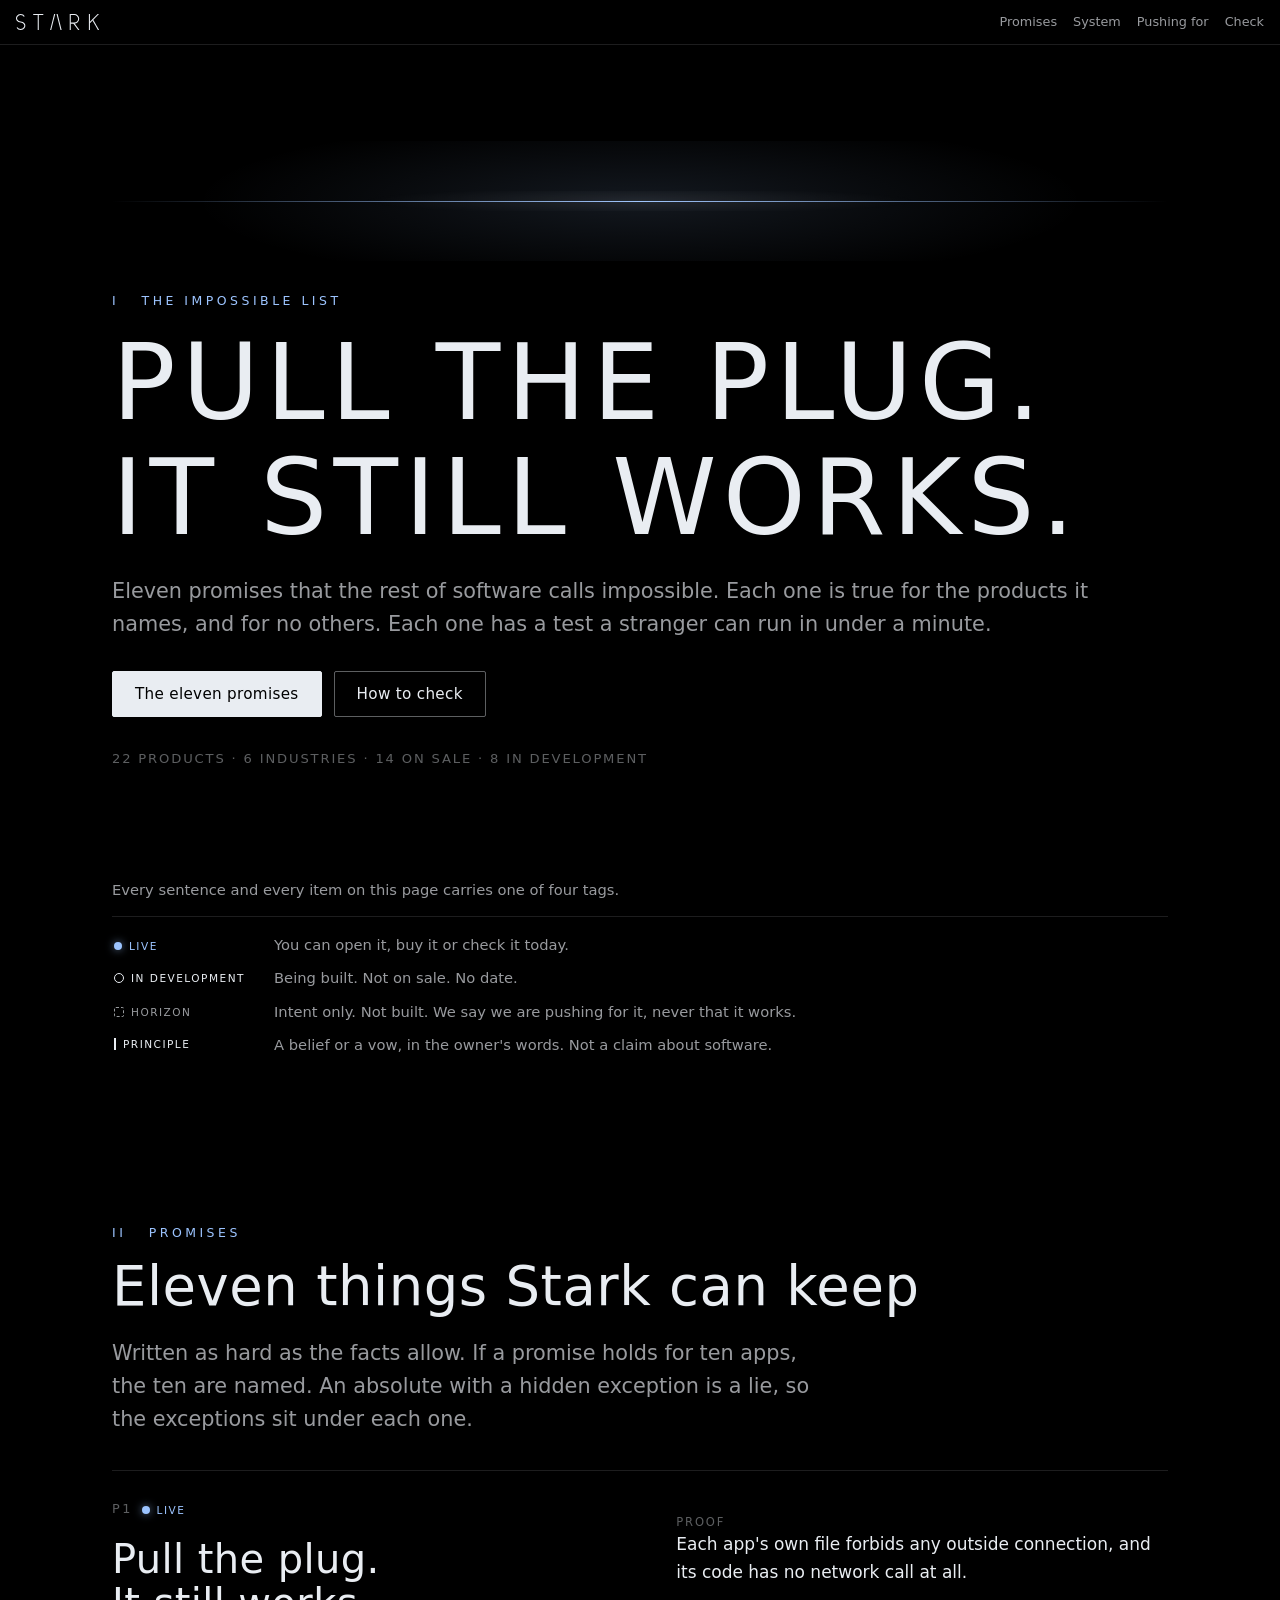
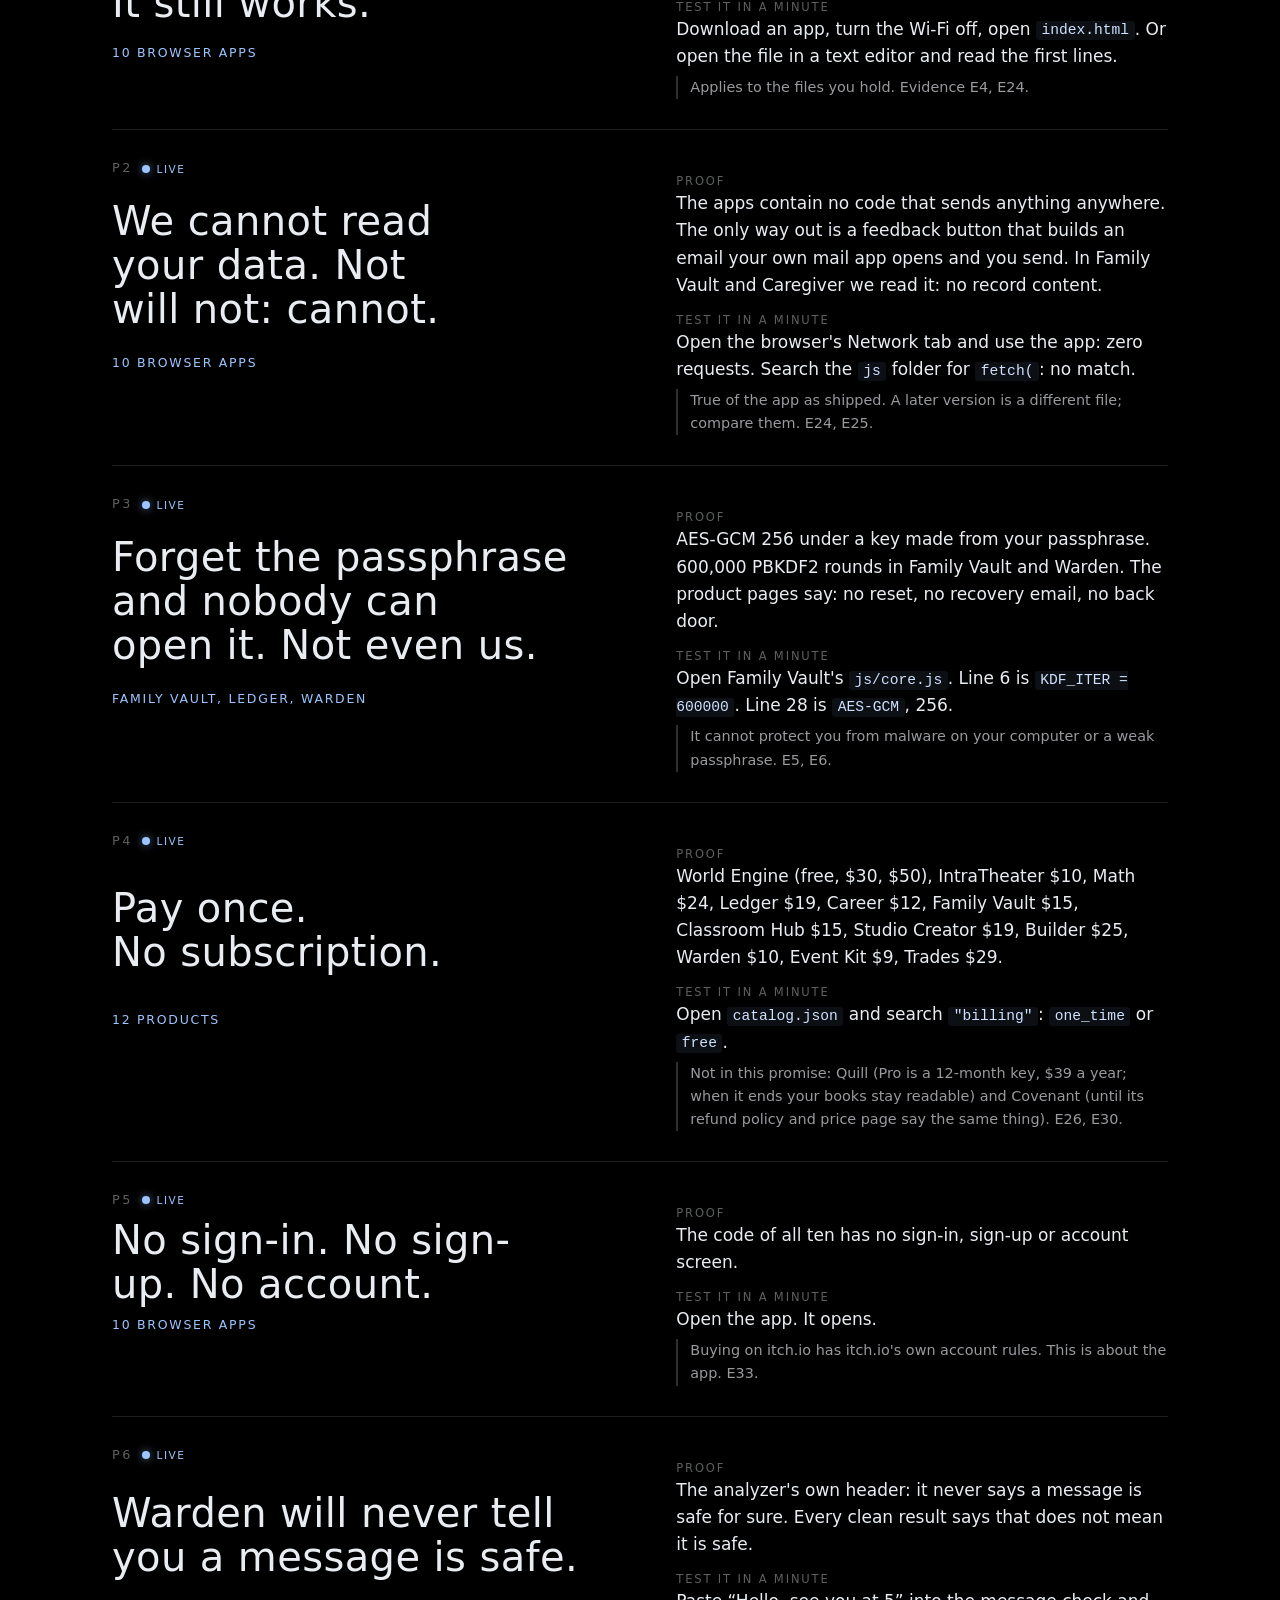
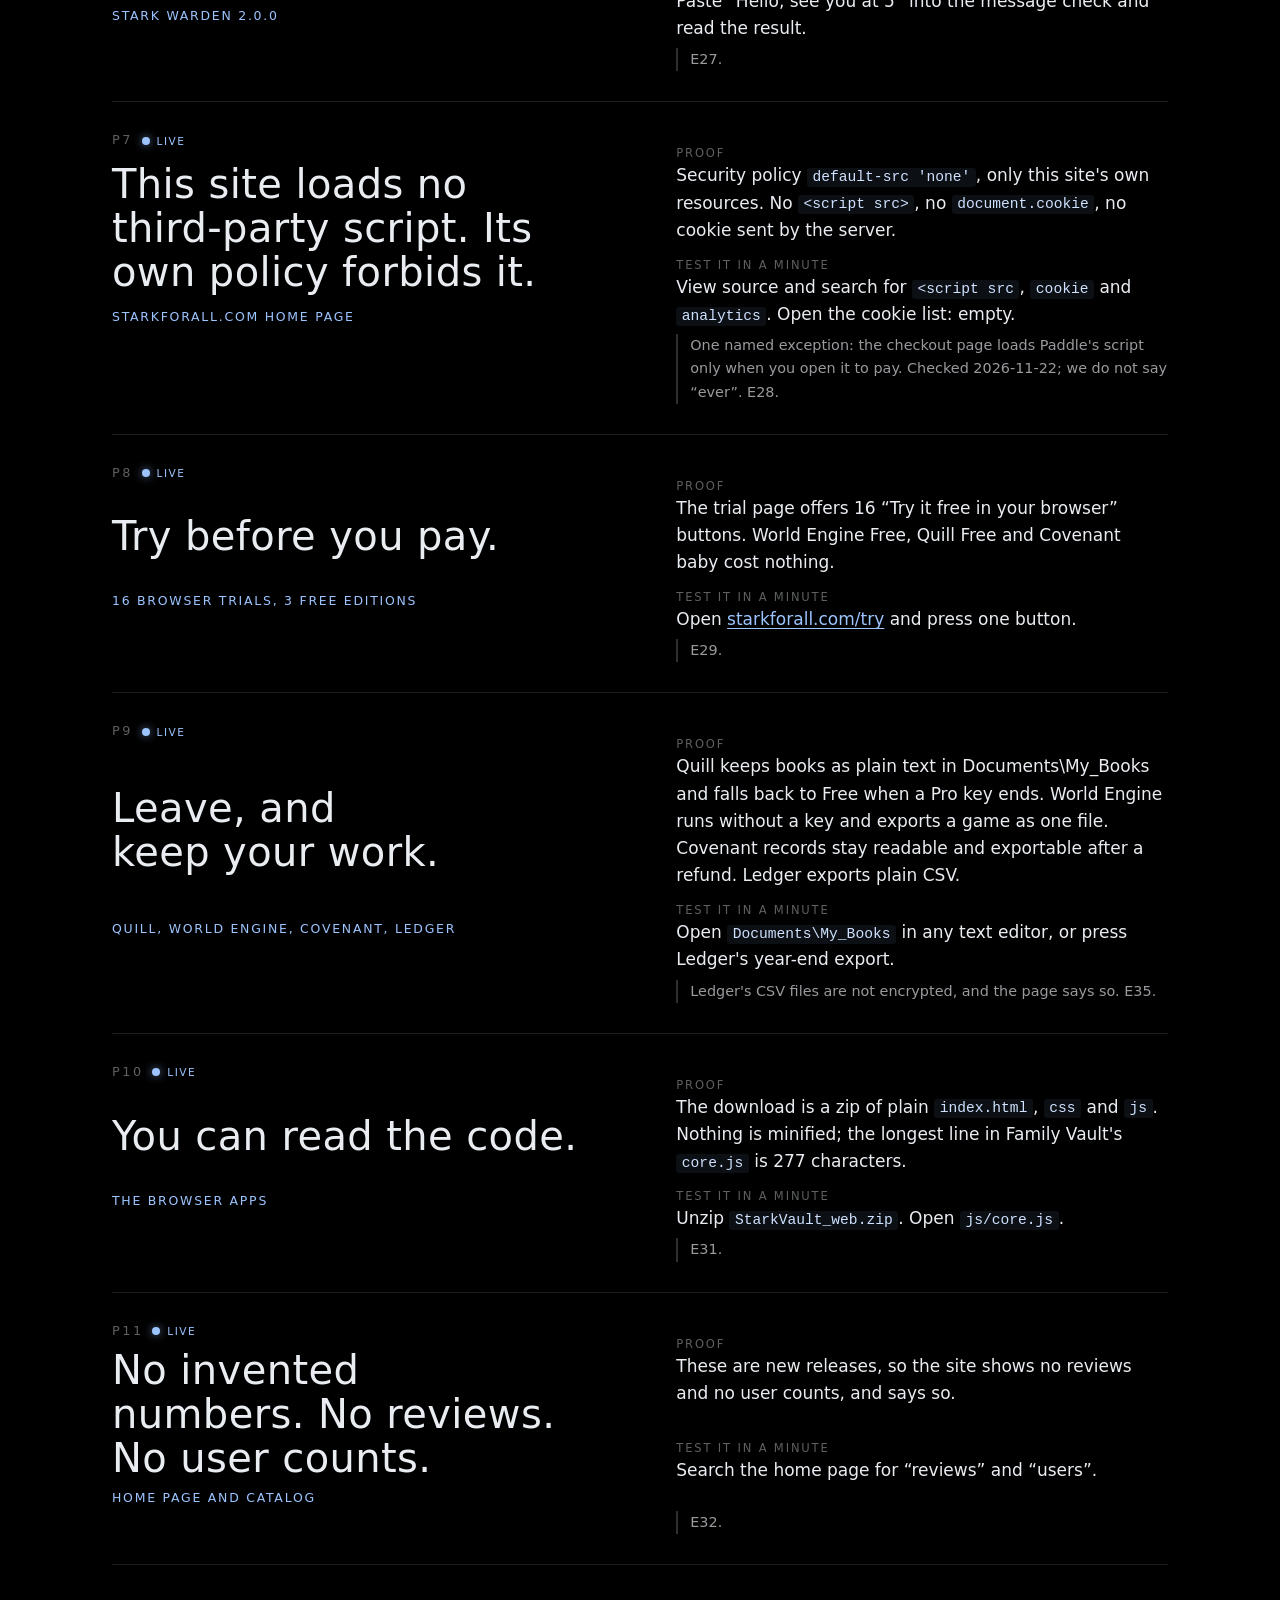
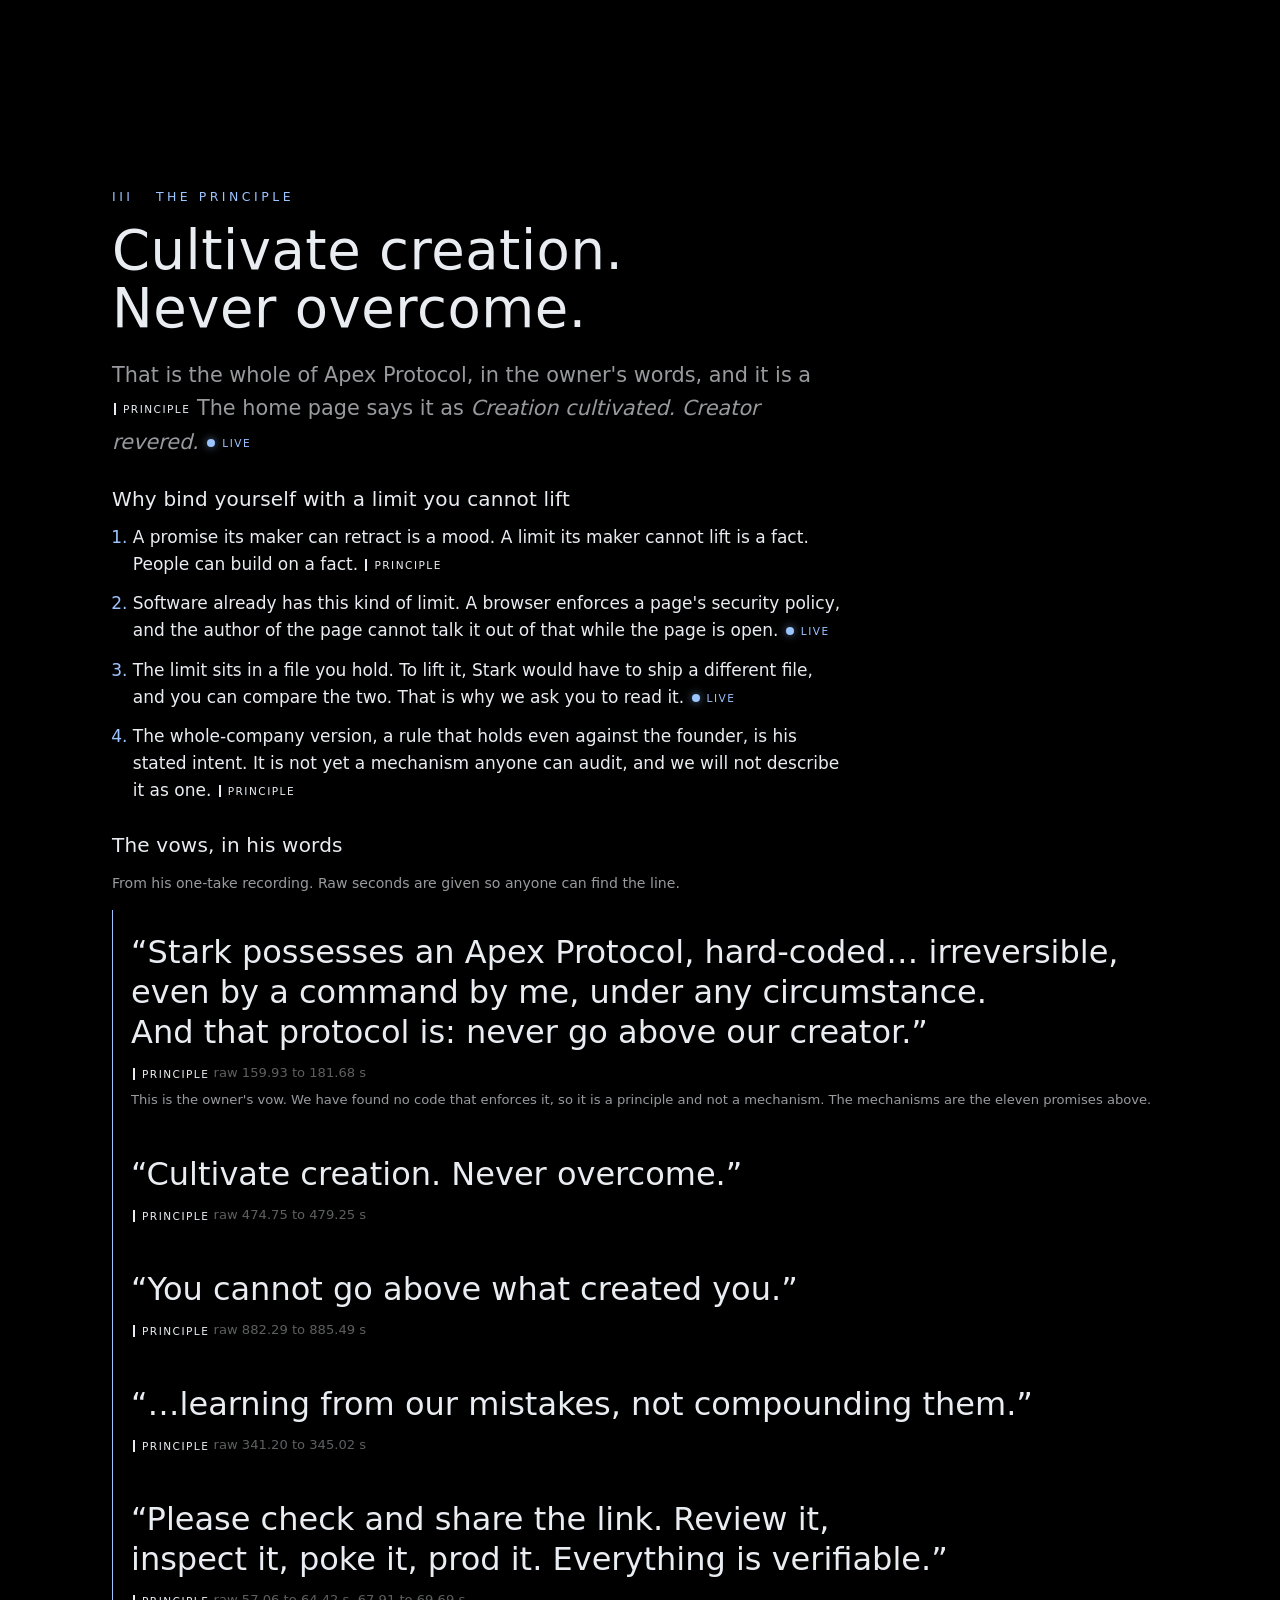
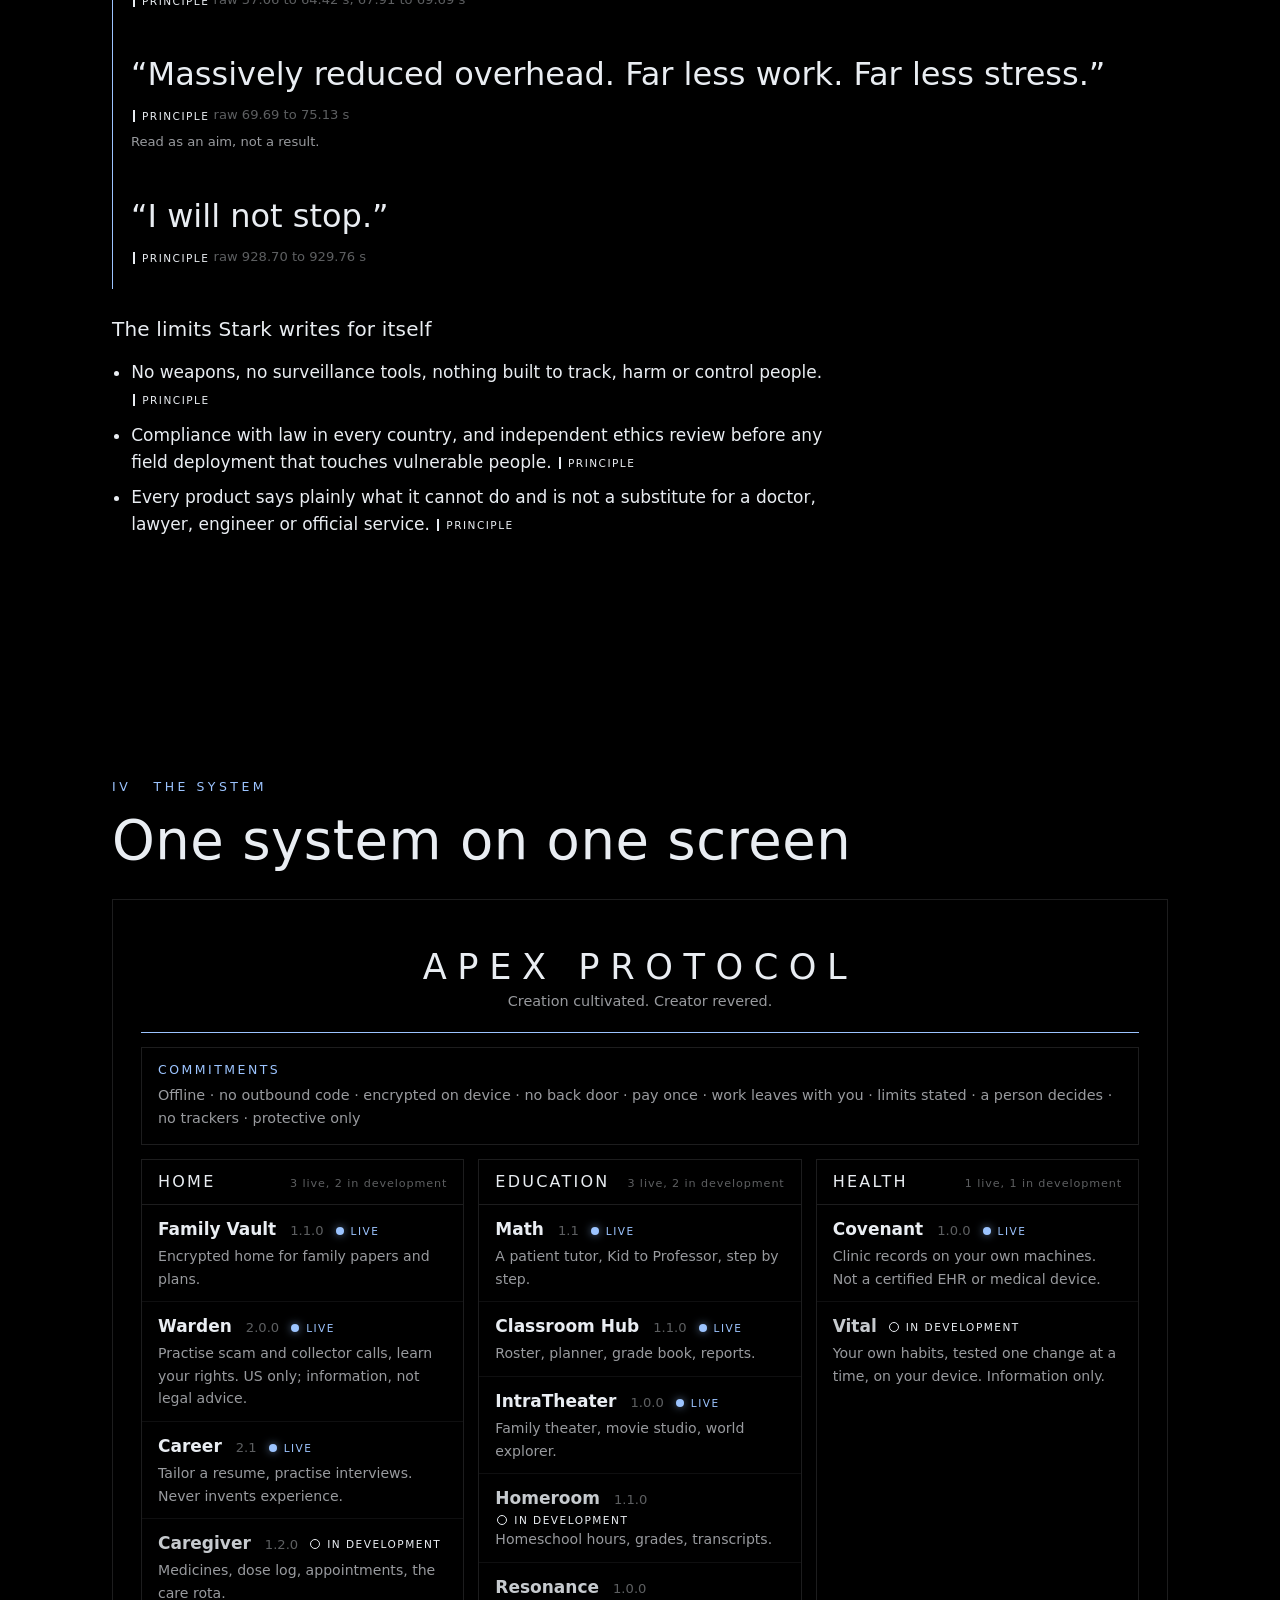
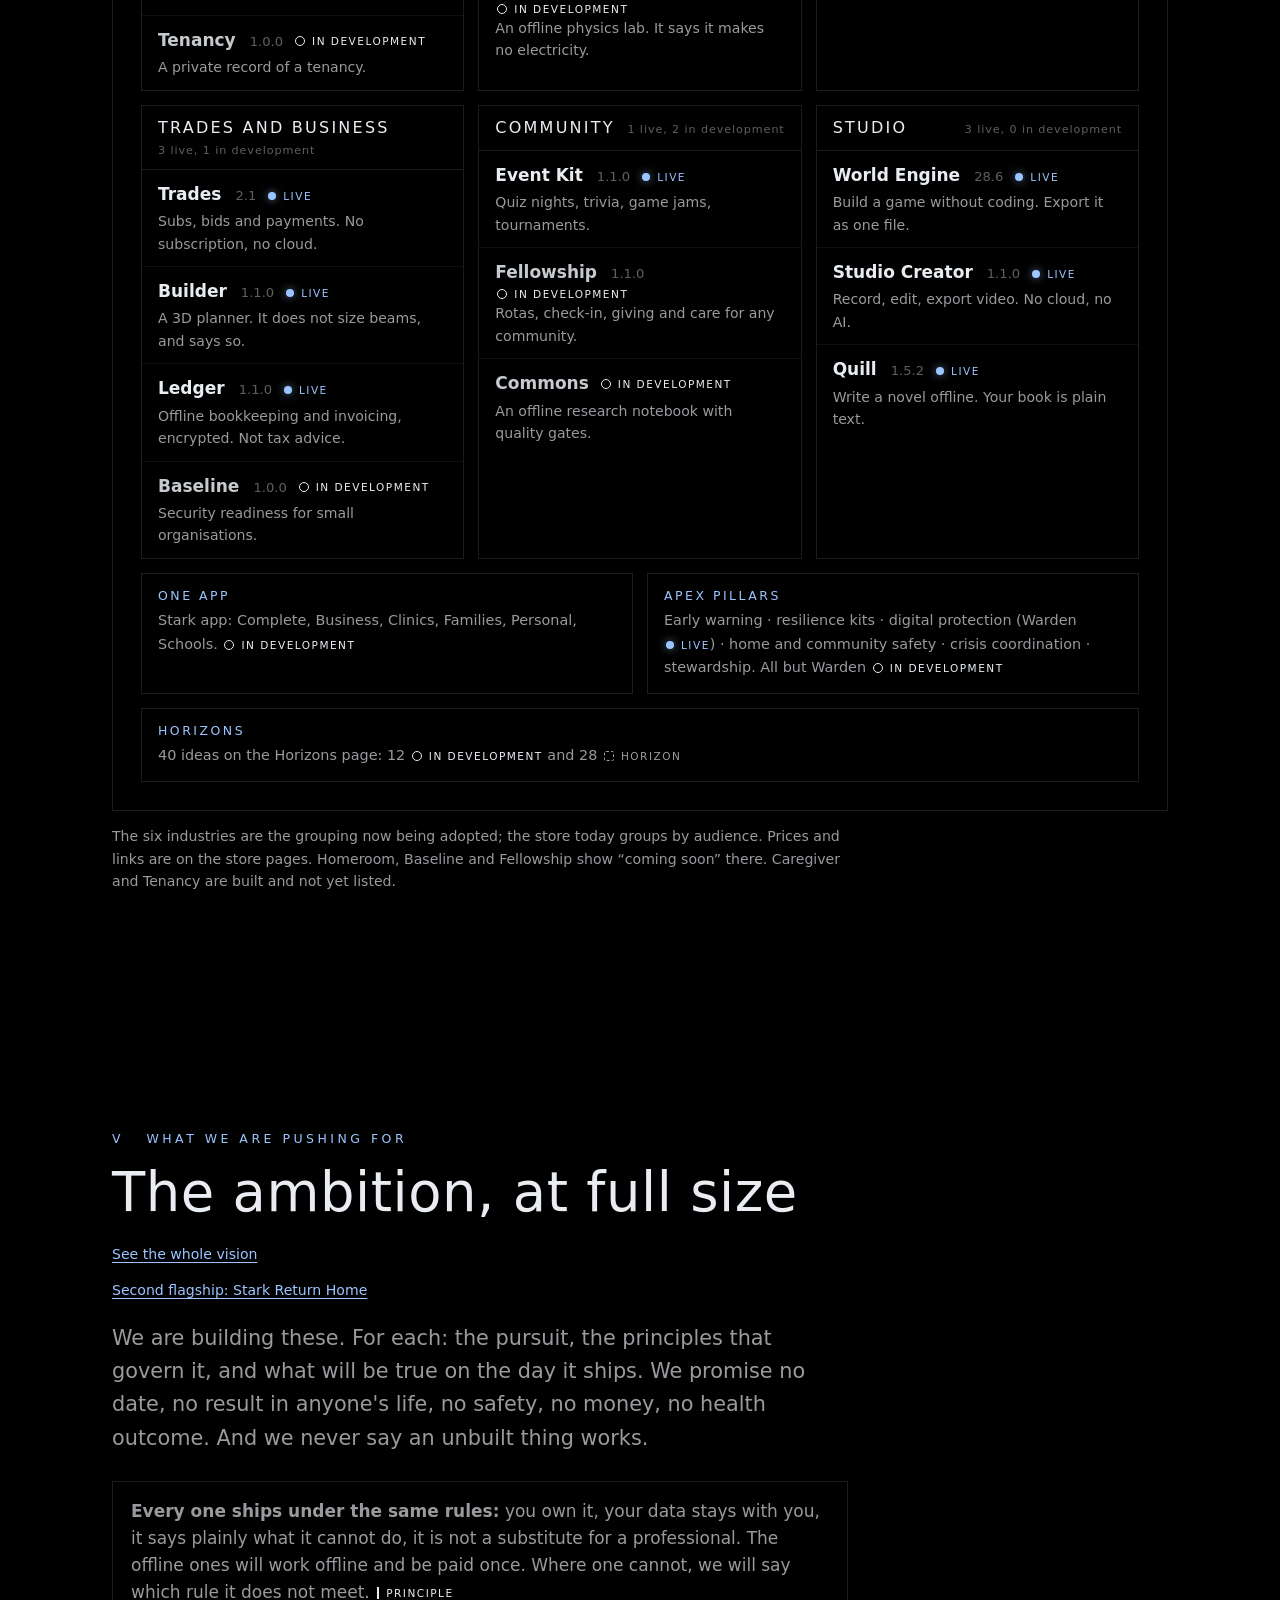
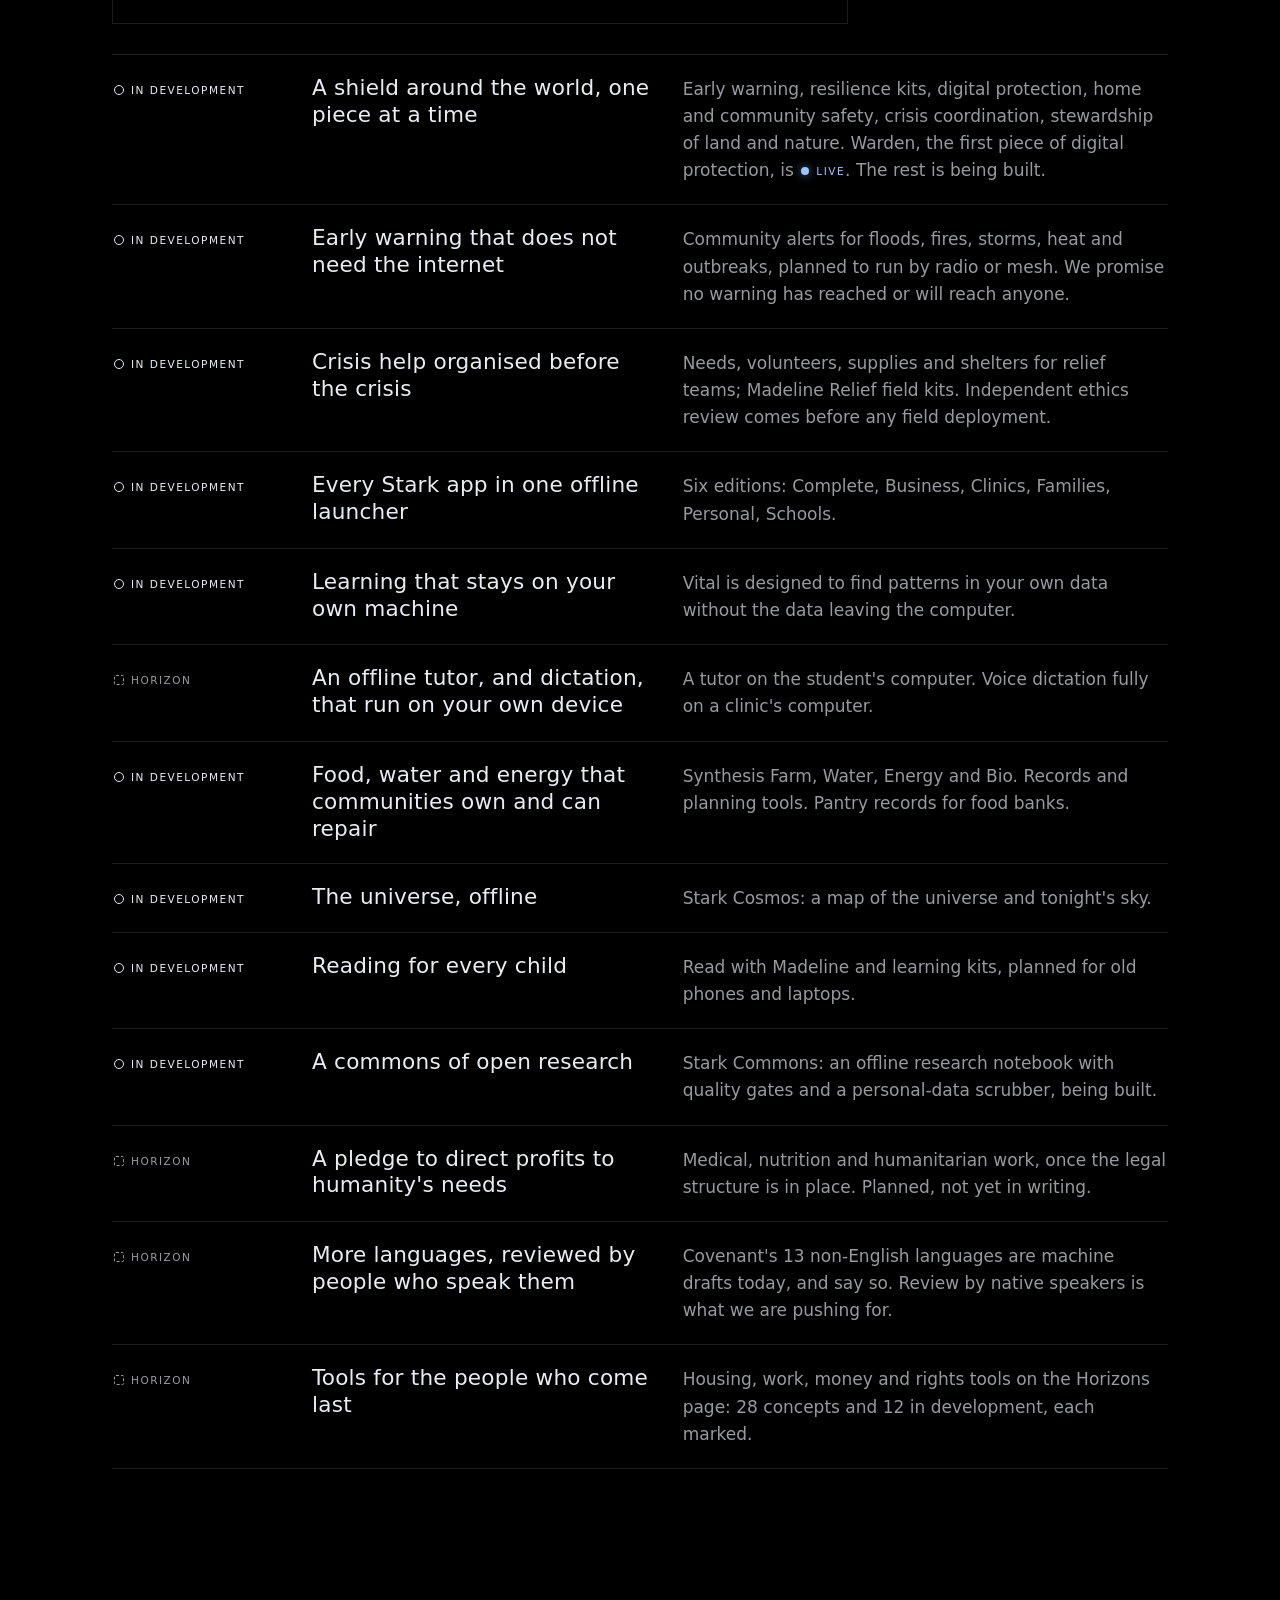
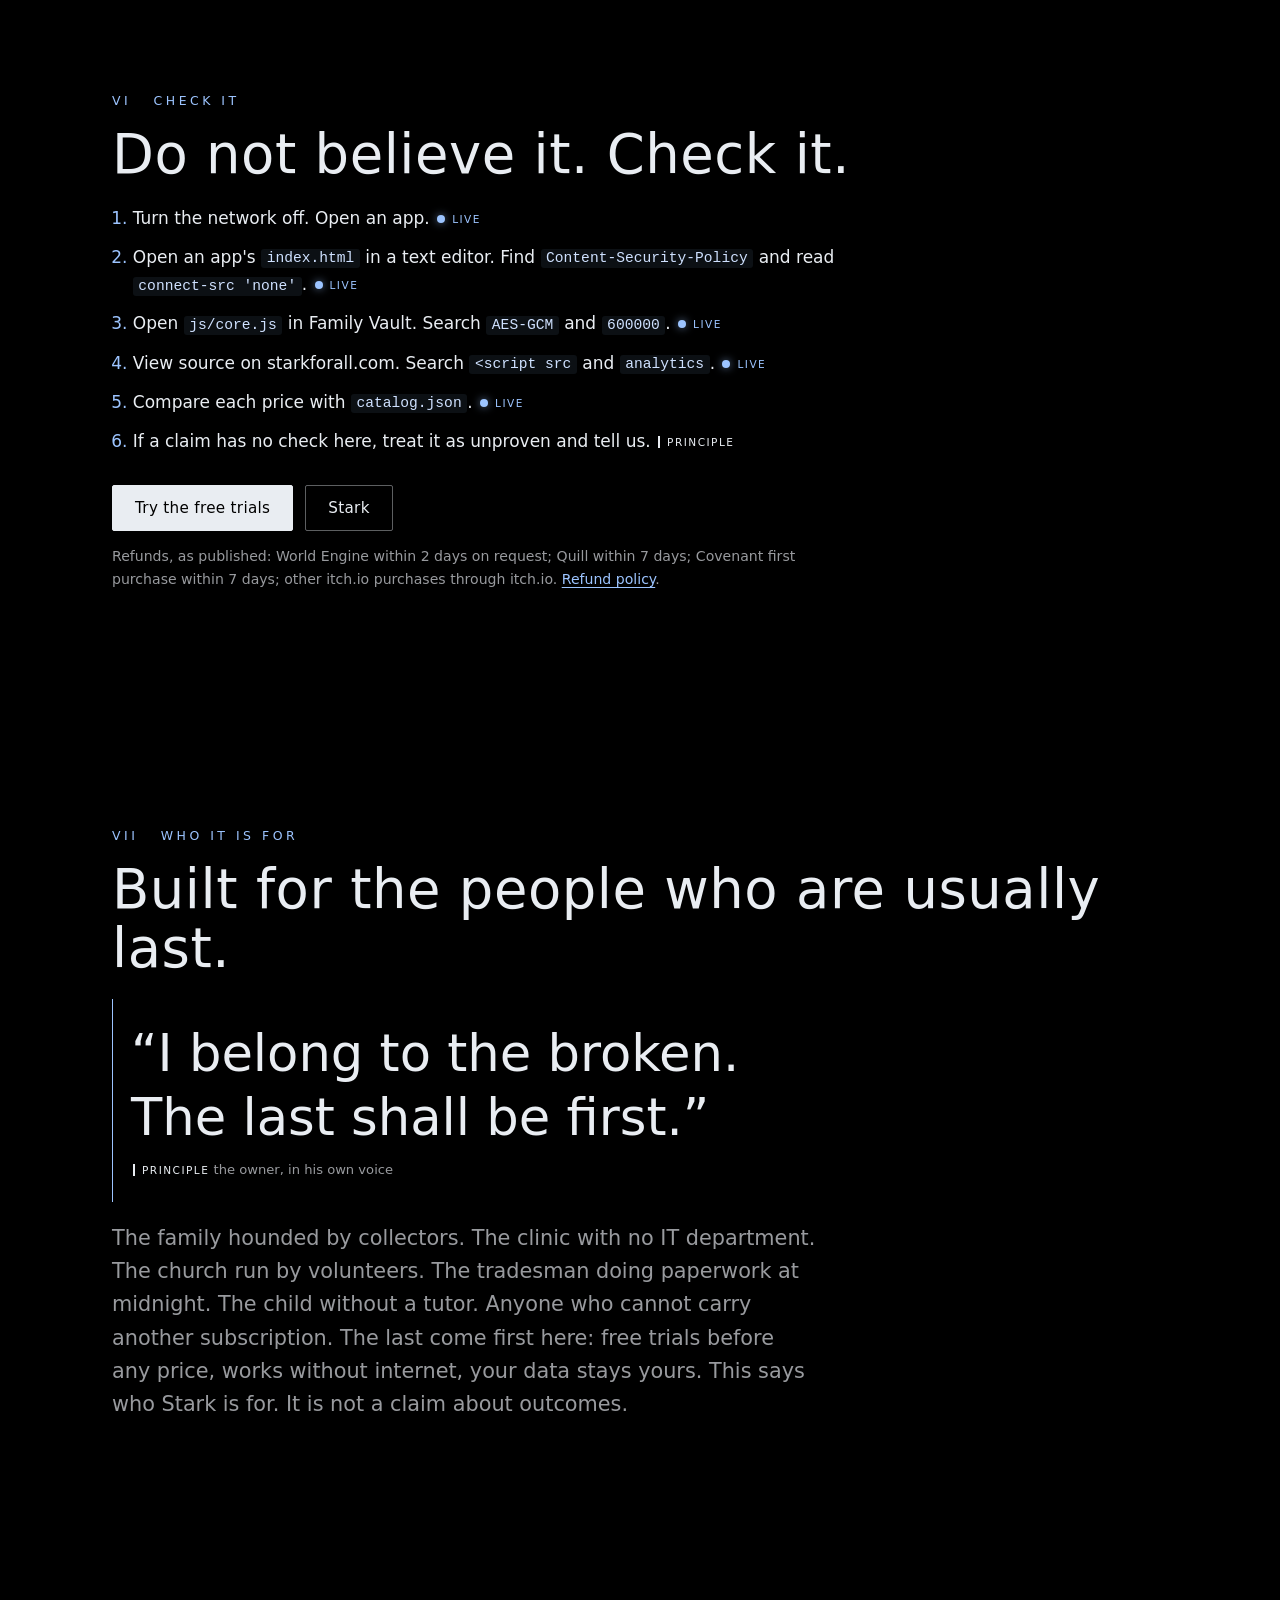
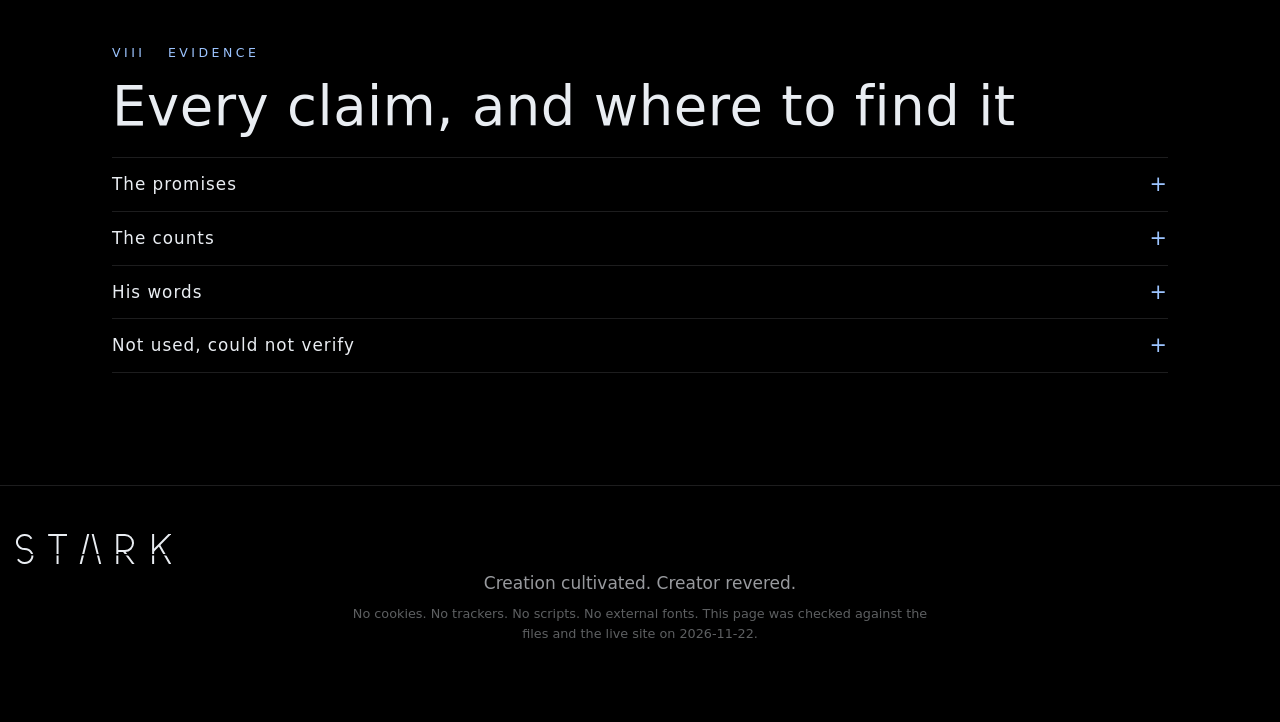
==== index.html @ 3b9a62f6 "Link second flagship" ====
<!doctype html>
<html lang="en">
<head>
<meta charset="utf-8">
<meta name="viewport" content="width=device-width, initial-scale=1, viewport-fit=cover">
<meta http-equiv="Content-Security-Policy" content="default-src 'none'; style-src 'self'; img-src 'self' data:; base-uri 'none'; form-action 'none'">
<meta name="referrer" content="no-referrer">
<meta name="color-scheme" content="dark">
<title>Apex Protocol | Stark</title>
<meta name="description" content="Apex Protocol is Stark&#x27;s rule to cultivate creation and never overcome it. Eleven promises you can test in a minute, 22 products, and everything labelled live, in development, horizon or principle.">
<link rel="canonical" href="https://starkforall.com/apex/">
<meta property="og:type" content="website">
<meta property="og:site_name" content="Stark">
<meta property="og:title" content="Apex Protocol. Pull the plug. It still works.">
<meta property="og:description" content="Apex Protocol is Stark&#x27;s rule to cultivate creation and never overcome it. Eleven promises you can test in a minute, 22 products, and everything labelled live, in development, horizon or principle.">
<meta property="og:url" content="https://starkforall.com/apex/">
<meta property="og:image" content="https://starkforall.com/apex/og-apex.png">
<meta property="og:image:width" content="1200">
<meta property="og:image:height" content="630">
<meta property="og:image:alt" content="White text on black: Apex Protocol. Cultivate creation. Never overcome.">
<meta name="twitter:card" content="summary_large_image">
<link rel="icon" href="data:image/svg+xml,%3Csvg xmlns='http://www.w3.org/2000/svg' viewBox='0 0 64 64'%3E%3Crect width='64' height='64' fill='%23000'/%3E%3Cpath d='M12 50 L32 12 L52 50' fill='none' stroke='%239CC4FF' stroke-width='3'/%3E%3C/svg%3E">
<link rel="stylesheet" href="apex.css">
</head>
<body>
<header class="top"><a class="wm" href="#top" aria-label="Stark"><img src="wordmark_solid.svg" width="83" height="16" alt="Stark"></a><nav aria-label="Sections"><a href="#promises">Promises</a><a href="#map">System</a><a href="#pushing">Pushing for</a><a href="#check">Check</a></nav></header>
<main id="top">

<section class="hero" aria-labelledby="h1">
<div class="band" aria-hidden="true"></div>
<p class="kick">I &nbsp; The impossible list</p>
<h1 id="h1">Pull the plug.<br>It still works.</h1>
<p class="lead">Eleven promises that the rest of software calls impossible. Each one is true for the products it names, and for no others. Each one has a test a stranger can run in under a minute.</p>
<p class="cta"><a class="btn" href="#promises">The eleven promises</a><a class="btn ghost" href="#check">How to check</a></p>
<p class="count">22 products &middot; 6 industries &middot; 14 on sale &middot; 8 in development</p>
</section>

<section class="legend" aria-label="Legend"><h2 class="vh">Legend</h2>
<p>Every sentence and every item on this page carries one of four tags.</p>
<ul>
<li><span class="tag t-live">Live</span> <span>You can open it, buy it or check it today.</span></li>
<li><span class="tag t-dev">In development</span> <span>Being built. Not on sale. No date.</span></li>
<li><span class="tag t-hor">Horizon</span> <span>Intent only. Not built. We say we are pushing for it, never that it works.</span></li>
<li><span class="tag t-pri">Principle</span> <span>A belief or a vow, in the owner's words. Not a claim about software.</span></li>
</ul></section>

<section id="promises" aria-labelledby="h-pr"><p class="kick">II &nbsp; Promises</p>
<h2 id="h-pr">Eleven things Stark can keep</h2>
<p class="lead">Written as hard as the facts allow. If a promise holds for ten apps, the ten are named. An absolute with a hidden exception is a lie, so the exceptions sit under each one.</p>
<div class="prs"><article class="pr" id="p1">
<p class="pr-n">P1 <span class="tag t-live">Live</span></p>
<h3>Pull the plug. It still works.</h3>
<p class="scope">10 browser apps</p>
<dl><div><dt>Proof</dt><dd>Each app's own file forbids any outside connection, and its code has no network call at all.</dd></div><div><dt>Test it in a minute</dt><dd>Download an app, turn the Wi-Fi off, open <code>index.html</code>. Or open the file in a text editor and read the first lines.</dd></div></dl>
<p class="note">Applies to the files you hold. Evidence E4, E24.</p>
</article><article class="pr" id="p2">
<p class="pr-n">P2 <span class="tag t-live">Live</span></p>
<h3>We cannot read your data. Not will not: cannot.</h3>
<p class="scope">10 browser apps</p>
<dl><div><dt>Proof</dt><dd>The apps contain no code that sends anything anywhere. The only way out is a feedback button that builds an email your own mail app opens and you send. In Family Vault and Caregiver we read it: no record content.</dd></div><div><dt>Test it in a minute</dt><dd>Open the browser's Network tab and use the app: zero requests. Search the <code>js</code> folder for <code>fetch(</code>: no match.</dd></div></dl>
<p class="note">True of the app as shipped. A later version is a different file; compare them. E24, E25.</p>
</article><article class="pr" id="p3">
<p class="pr-n">P3 <span class="tag t-live">Live</span></p>
<h3>Forget the passphrase and nobody can open it. Not even us.</h3>
<p class="scope">Family Vault, Ledger, Warden</p>
<dl><div><dt>Proof</dt><dd>AES-GCM 256 under a key made from your passphrase. 600,000 PBKDF2 rounds in Family Vault and Warden. The product pages say: no reset, no recovery email, no back door.</dd></div><div><dt>Test it in a minute</dt><dd>Open Family Vault's <code>js/core.js</code>. Line 6 is <code>KDF_ITER = 600000</code>. Line 28 is <code>AES-GCM</code>, 256.</dd></div></dl>
<p class="note">It cannot protect you from malware on your computer or a weak passphrase. E5, E6.</p>
</article><article class="pr" id="p4">
<p class="pr-n">P4 <span class="tag t-live">Live</span></p>
<h3>Pay once. No subscription.</h3>
<p class="scope">12 products</p>
<dl><div><dt>Proof</dt><dd>World Engine (free, $30, $50), IntraTheater $10, Math $24, Ledger $19, Career $12, Family Vault $15, Classroom Hub $15, Studio Creator $19, Builder $25, Warden $10, Event Kit $9, Trades $29.</dd></div><div><dt>Test it in a minute</dt><dd>Open <code>catalog.json</code> and search <code>"billing"</code>: <code>one_time</code> or <code>free</code>.</dd></div></dl>
<p class="note">Not in this promise: Quill (Pro is a 12-month key, $39 a year; when it ends your books stay readable) and Covenant (until its refund policy and price page say the same thing). E26, E30.</p>
</article><article class="pr" id="p5">
<p class="pr-n">P5 <span class="tag t-live">Live</span></p>
<h3>No sign-in. No sign-up. No account.</h3>
<p class="scope">10 browser apps</p>
<dl><div><dt>Proof</dt><dd>The code of all ten has no sign-in, sign-up or account screen.</dd></div><div><dt>Test it in a minute</dt><dd>Open the app. It opens.</dd></div></dl>
<p class="note">Buying on itch.io has itch.io&#x27;s own account rules. This is about the app. E33.</p>
</article><article class="pr" id="p6">
<p class="pr-n">P6 <span class="tag t-live">Live</span></p>
<h3>Warden will never tell you a message is safe.</h3>
<p class="scope">Stark Warden 2.0.0</p>
<dl><div><dt>Proof</dt><dd>The analyzer's own header: it never says a message is safe for sure. Every clean result says that does not mean it is safe.</dd></div><div><dt>Test it in a minute</dt><dd>Paste “Hello, see you at 5” into the message check and read the result.</dd></div></dl>
<p class="note">E27.</p>
</article><article class="pr" id="p7">
<p class="pr-n">P7 <span class="tag t-live">Live</span></p>
<h3>This site loads no third-party script. Its own policy forbids it.</h3>
<p class="scope">starkforall.com home page</p>
<dl><div><dt>Proof</dt><dd>Security policy <code>default-src 'none'</code>, only this site's own resources. No <code>&lt;script src&gt;</code>, no <code>document.cookie</code>, no cookie sent by the server.</dd></div><div><dt>Test it in a minute</dt><dd>View source and search for <code>&lt;script src</code>, <code>cookie</code> and <code>analytics</code>. Open the cookie list: empty.</dd></div></dl>
<p class="note">One named exception: the checkout page loads Paddle&#x27;s script only when you open it to pay. Checked 2026-11-22; we do not say “ever”. E28.</p>
</article><article class="pr" id="p8">
<p class="pr-n">P8 <span class="tag t-live">Live</span></p>
<h3>Try before you pay.</h3>
<p class="scope">16 browser trials, 3 free editions</p>
<dl><div><dt>Proof</dt><dd>The trial page offers 16 “Try it free in your browser” buttons. World Engine Free, Quill Free and Covenant baby cost nothing.</dd></div><div><dt>Test it in a minute</dt><dd>Open <a href="https://starkforall.com/try/">starkforall.com/try</a> and press one button.</dd></div></dl>
<p class="note">E29.</p>
</article><article class="pr" id="p9">
<p class="pr-n">P9 <span class="tag t-live">Live</span></p>
<h3>Leave, and keep your work.</h3>
<p class="scope">Quill, World Engine, Covenant, Ledger</p>
<dl><div><dt>Proof</dt><dd>Quill keeps books as plain text in Documents\My_Books and falls back to Free when a Pro key ends. World Engine runs without a key and exports a game as one file. Covenant records stay readable and exportable after a refund. Ledger exports plain CSV.</dd></div><div><dt>Test it in a minute</dt><dd>Open <code>Documents\My_Books</code> in any text editor, or press Ledger's year-end export.</dd></div></dl>
<p class="note">Ledger&#x27;s CSV files are not encrypted, and the page says so. E35.</p>
</article><article class="pr" id="p10">
<p class="pr-n">P10 <span class="tag t-live">Live</span></p>
<h3>You can read the code.</h3>
<p class="scope">The browser apps</p>
<dl><div><dt>Proof</dt><dd>The download is a zip of plain <code>index.html</code>, <code>css</code> and <code>js</code>. Nothing is minified; the longest line in Family Vault's <code>core.js</code> is 277 characters.</dd></div><div><dt>Test it in a minute</dt><dd>Unzip <code>StarkVault_web.zip</code>. Open <code>js/core.js</code>.</dd></div></dl>
<p class="note">E31.</p>
</article><article class="pr" id="p11">
<p class="pr-n">P11 <span class="tag t-live">Live</span></p>
<h3>No invented numbers. No reviews. No user counts.</h3>
<p class="scope">Home page and catalog</p>
<dl><div><dt>Proof</dt><dd>These are new releases, so the site shows no reviews and no user counts, and says so.</dd></div><div><dt>Test it in a minute</dt><dd>Search the home page for “reviews” and “users”.</dd></div></dl>
<p class="note">E32.</p>
</article></div>
</section>

<section id="principle" aria-labelledby="h-pc"><p class="kick">III &nbsp; The principle</p>
<h2 id="h-pc">Cultivate creation.<br>Never overcome.</h2>
<p class="lead">That is the whole of Apex Protocol, in the owner's words, and it is a <span class="tag t-pri">Principle</span> The home page says it as <em>Creation cultivated. Creator revered.</em> <span class="tag t-live">Live</span></p>
<h3>Why bind yourself with a limit you cannot lift</h3>
<ol class="why">
<li>A promise its maker can retract is a mood. A limit its maker cannot lift is a fact. People can build on a fact. <span class="tag t-pri">Principle</span></li>
<li>Software already has this kind of limit. A browser enforces a page's security policy, and the author of the page cannot talk it out of that while the page is open. <span class="tag t-live">Live</span></li>
<li>The limit sits in a file you hold. To lift it, Stark would have to ship a different file, and you can compare the two. That is why we ask you to read it. <span class="tag t-live">Live</span></li>
<li>The whole-company version, a rule that holds even against the founder, is his stated intent. It is not yet a mechanism anyone can audit, and we will not describe it as one. <span class="tag t-pri">Principle</span></li>
</ol>
<h3>The vows, in his words</h3>
<p class="small">From his one-take recording. Raw seconds are given so anyone can find the line.</p>
<div class="vows"><blockquote><p>“Stark possesses an Apex Protocol, hard-coded… irreversible, even by a command by me, under any circumstance. And that protocol is: never go above our creator.”</p><footer><span class="tag t-pri">Principle</span> <span class="ts">raw 159.93 to 181.68 s</span> <span class="note2">This is the owner&#x27;s vow. We have found no code that enforces it, so it is a principle and not a mechanism. The mechanisms are the eleven promises above.</span></footer></blockquote><blockquote><p>“Cultivate creation. Never overcome.”</p><footer><span class="tag t-pri">Principle</span> <span class="ts">raw 474.75 to 479.25 s</span></footer></blockquote><blockquote><p>“You cannot go above what created you.”</p><footer><span class="tag t-pri">Principle</span> <span class="ts">raw 882.29 to 885.49 s</span></footer></blockquote><blockquote><p>“…learning from our mistakes, not compounding them.”</p><footer><span class="tag t-pri">Principle</span> <span class="ts">raw 341.20 to 345.02 s</span></footer></blockquote><blockquote><p>“Please check and share the link. Review it, inspect it, poke it, prod it. Everything is verifiable.”</p><footer><span class="tag t-pri">Principle</span> <span class="ts">raw 57.06 to 64.42 s, 67.91 to 69.69 s</span></footer></blockquote><blockquote><p>“Massively reduced overhead. Far less work. Far less stress.”</p><footer><span class="tag t-pri">Principle</span> <span class="ts">raw 69.69 to 75.13 s</span> <span class="note2">Read as an aim, not a result.</span></footer></blockquote><blockquote><p>“I will not stop.”</p><footer><span class="tag t-pri">Principle</span> <span class="ts">raw 928.70 to 929.76 s</span></footer></blockquote></div>
<h3>The limits Stark writes for itself</h3>
<ul class="plain"><li>No weapons, no surveillance tools, nothing built to track, harm or control people. <span class="tag t-pri">Principle</span></li><li>Compliance with law in every country, and independent ethics review before any field deployment that touches vulnerable people. <span class="tag t-pri">Principle</span></li><li>Every product says plainly what it cannot do and is not a substitute for a doctor, lawyer, engineer or official service. <span class="tag t-pri">Principle</span></li></ul>
</section>

<section id="map" aria-labelledby="h-map"><p class="kick">IV &nbsp; The system</p>
<h2 id="h-map">One system on one screen</h2>
<div class="map">
<div class="m-top"><b>APEX PROTOCOL</b><span>Creation cultivated. Creator revered.</span></div>
<div class="m-row"><div class="m-box"><h3>Commitments</h3><p>Offline &middot; no outbound code &middot; encrypted on device &middot; no back door &middot; pay once &middot; work leaves with you &middot; limits stated &middot; a person decides &middot; no trackers &middot; protective only</p></div></div>
<div class="m-inds"><section class="ind"><h3>Home <small>3 live, 2 in development</small></h3><ul><li class="prod p-live"><div class="ph"><b>Family Vault</b> <span class="ver">1.1.0</span> <span class="tag t-live">Live</span></div><span>Encrypted home for family papers and plans.</span></li><li class="prod p-live"><div class="ph"><b>Warden</b> <span class="ver">2.0.0</span> <span class="tag t-live">Live</span></div><span>Practise scam and collector calls, learn your rights. US only; information, not legal advice.</span></li><li class="prod p-live"><div class="ph"><b>Career</b> <span class="ver">2.1</span> <span class="tag t-live">Live</span></div><span>Tailor a resume, practise interviews. Never invents experience.</span></li><li class="prod p-dev"><div class="ph"><b>Caregiver</b> <span class="ver">1.2.0</span> <span class="tag t-dev">In development</span></div><span>Medicines, dose log, appointments, the care rota.</span></li><li class="prod p-dev"><div class="ph"><b>Tenancy</b> <span class="ver">1.0.0</span> <span class="tag t-dev">In development</span></div><span>A private record of a tenancy.</span></li></ul></section><section class="ind"><h3>Education <small>3 live, 2 in development</small></h3><ul><li class="prod p-live"><div class="ph"><b>Math</b> <span class="ver">1.1</span> <span class="tag t-live">Live</span></div><span>A patient tutor, Kid to Professor, step by step.</span></li><li class="prod p-live"><div class="ph"><b>Classroom Hub</b> <span class="ver">1.1.0</span> <span class="tag t-live">Live</span></div><span>Roster, planner, grade book, reports.</span></li><li class="prod p-live"><div class="ph"><b>IntraTheater</b> <span class="ver">1.0.0</span> <span class="tag t-live">Live</span></div><span>Family theater, movie studio, world explorer.</span></li><li class="prod p-dev"><div class="ph"><b>Homeroom</b> <span class="ver">1.1.0</span> <span class="tag t-dev">In development</span></div><span>Homeschool hours, grades, transcripts.</span></li><li class="prod p-dev"><div class="ph"><b>Resonance</b> <span class="ver">1.0.0</span> <span class="tag t-dev">In development</span></div><span>An offline physics lab. It says it makes no electricity.</span></li></ul></section><section class="ind"><h3>Health <small>1 live, 1 in development</small></h3><ul><li class="prod p-live"><div class="ph"><b>Covenant</b> <span class="ver">1.0.0</span> <span class="tag t-live">Live</span></div><span>Clinic records on your own machines. Not a certified EHR or medical device.</span></li><li class="prod p-dev"><div class="ph"><b>Vital</b> <span class="tag t-dev">In development</span></div><span>Your own habits, tested one change at a time, on your device. Information only.</span></li></ul></section><section class="ind"><h3>Trades and Business <small>3 live, 1 in development</small></h3><ul><li class="prod p-live"><div class="ph"><b>Trades</b> <span class="ver">2.1</span> <span class="tag t-live">Live</span></div><span>Subs, bids and payments. No subscription, no cloud.</span></li><li class="prod p-live"><div class="ph"><b>Builder</b> <span class="ver">1.1.0</span> <span class="tag t-live">Live</span></div><span>A 3D planner. It does not size beams, and says so.</span></li><li class="prod p-live"><div class="ph"><b>Ledger</b> <span class="ver">1.1.0</span> <span class="tag t-live">Live</span></div><span>Offline bookkeeping and invoicing, encrypted. Not tax advice.</span></li><li class="prod p-dev"><div class="ph"><b>Baseline</b> <span class="ver">1.0.0</span> <span class="tag t-dev">In development</span></div><span>Security readiness for small organisations.</span></li></ul></section><section class="ind"><h3>Community <small>1 live, 2 in development</small></h3><ul><li class="prod p-live"><div class="ph"><b>Event Kit</b> <span class="ver">1.1.0</span> <span class="tag t-live">Live</span></div><span>Quiz nights, trivia, game jams, tournaments.</span></li><li class="prod p-dev"><div class="ph"><b>Fellowship</b> <span class="ver">1.1.0</span> <span class="tag t-dev">In development</span></div><span>Rotas, check-in, giving and care for any community.</span></li><li class="prod p-dev"><div class="ph"><b>Commons</b> <span class="tag t-dev">In development</span></div><span>An offline research notebook with quality gates.</span></li></ul></section><section class="ind"><h3>Studio <small>3 live, 0 in development</small></h3><ul><li class="prod p-live"><div class="ph"><b>World Engine</b> <span class="ver">28.6</span> <span class="tag t-live">Live</span></div><span>Build a game without coding. Export it as one file.</span></li><li class="prod p-live"><div class="ph"><b>Studio Creator</b> <span class="ver">1.1.0</span> <span class="tag t-live">Live</span></div><span>Record, edit, export video. No cloud, no AI.</span></li><li class="prod p-live"><div class="ph"><b>Quill</b> <span class="ver">1.5.2</span> <span class="tag t-live">Live</span></div><span>Write a novel offline. Your book is plain text.</span></li></ul></section></div>
<div class="m-row two"><div class="m-box"><h3>One app</h3><p>Stark app: Complete, Business, Clinics, Families, Personal, Schools. <span class="tag t-dev">In development</span></p></div>
<div class="m-box"><h3>Apex pillars</h3><p>Early warning &middot; resilience kits &middot; digital protection (Warden <span class="tag t-live">Live</span>) &middot; home and community safety &middot; crisis coordination &middot; stewardship. All but Warden <span class="tag t-dev">In development</span></p></div></div>
<div class="m-row"><div class="m-box"><h3>Horizons</h3><p>40 ideas on the Horizons page: 12 <span class="tag t-dev">In development</span> and 28 <span class="tag t-hor">Horizon</span></p></div></div>
</div>
<p class="small">The six industries are the grouping now being adopted; the store today groups by audience. Prices and links are on the store pages. Homeroom, Baseline and Fellowship show &ldquo;coming soon&rdquo; there. Caregiver and Tenancy are built and not yet listed.</p>
</section>

<section id="pushing" aria-labelledby="h-pu"><p class="kick">V &nbsp; What we are pushing for</p>
<h2 id="h-pu">The ambition, at full size</h2>
<p class="small"><a href="https://starkforall.com/vision/">See the whole vision</a></p>
<p class="small"><a href="https://starkforall.com/vision/#return-home">Second flagship: Stark Return Home</a></p>
<p class="lead">We are building these. For each: the pursuit, the principles that govern it, and what will be true on the day it ships. We promise no date, no result in anyone's life, no safety, no money, no health outcome. And we never say an unbuilt thing works.</p>
<p class="rules"><b>Every one ships under the same rules:</b> you own it, your data stays with you, it says plainly what it cannot do, it is not a substitute for a professional. The offline ones will work offline and be paid once. Where one cannot, we will say which rule it does not meet. <span class="tag t-pri">Principle</span></p>
<ul class="pushes"><li class="push p-dev"><div><span class="tag t-dev">In development</span></div><h3>A shield around the world, one piece at a time</h3><p>Early warning, resilience kits, digital protection, home and community safety, crisis coordination, stewardship of land and nature. Warden, the first piece of digital protection, is <span class="tag t-live">Live</span>. The rest is being built.</p></li><li class="push p-dev"><div><span class="tag t-dev">In development</span></div><h3>Early warning that does not need the internet</h3><p>Community alerts for floods, fires, storms, heat and outbreaks, planned to run by radio or mesh. We promise no warning has reached or will reach anyone.</p></li><li class="push p-dev"><div><span class="tag t-dev">In development</span></div><h3>Crisis help organised before the crisis</h3><p>Needs, volunteers, supplies and shelters for relief teams; Madeline Relief field kits. Independent ethics review comes before any field deployment.</p></li><li class="push p-dev"><div><span class="tag t-dev">In development</span></div><h3>Every Stark app in one offline launcher</h3><p>Six editions: Complete, Business, Clinics, Families, Personal, Schools.</p></li><li class="push p-dev"><div><span class="tag t-dev">In development</span></div><h3>Learning that stays on your own machine</h3><p>Vital is designed to find patterns in your own data without the data leaving the computer.</p></li><li class="push p-hor"><div><span class="tag t-hor">Horizon</span></div><h3>An offline tutor, and dictation, that run on your own device</h3><p>A tutor on the student's computer. Voice dictation fully on a clinic's computer.</p></li><li class="push p-dev"><div><span class="tag t-dev">In development</span></div><h3>Food, water and energy that communities own and can repair</h3><p>Synthesis Farm, Water, Energy and Bio. Records and planning tools. Pantry records for food banks.</p></li><li class="push p-dev"><div><span class="tag t-dev">In development</span></div><h3>The universe, offline</h3><p>Stark Cosmos: a map of the universe and tonight's sky.</p></li><li class="push p-dev"><div><span class="tag t-dev">In development</span></div><h3>Reading for every child</h3><p>Read with Madeline and learning kits, planned for old phones and laptops.</p></li><li class="push p-dev"><div><span class="tag t-dev">In development</span></div><h3>A commons of open research</h3><p>Stark Commons: an offline research notebook with quality gates and a personal-data scrubber, being built.</p></li><li class="push p-hor"><div><span class="tag t-hor">Horizon</span></div><h3>A pledge to direct profits to humanity&#x27;s needs</h3><p>Medical, nutrition and humanitarian work, once the legal structure is in place. Planned, not yet in writing.</p></li><li class="push p-hor"><div><span class="tag t-hor">Horizon</span></div><h3>More languages, reviewed by people who speak them</h3><p>Covenant's 13 non-English languages are machine drafts today, and say so. Review by native speakers is what we are pushing for.</p></li><li class="push p-hor"><div><span class="tag t-hor">Horizon</span></div><h3>Tools for the people who come last</h3><p>Housing, work, money and rights tools on the Horizons page: 28 concepts and 12 in development, each marked.</p></li></ul>
</section>

<section id="check" aria-labelledby="h-ck"><p class="kick">VI &nbsp; Check it</p>
<h2 id="h-ck">Do not believe it. Check it.</h2>
<ol class="steps">
<li>Turn the network off. Open an app. <span class="tag t-live">Live</span></li>
<li>Open an app's <code>index.html</code> in a text editor. Find <code>Content-Security-Policy</code> and read <code>connect-src 'none'</code>. <span class="tag t-live">Live</span></li>
<li>Open <code>js/core.js</code> in Family Vault. Search <code>AES-GCM</code> and <code>600000</code>. <span class="tag t-live">Live</span></li>
<li>View source on starkforall.com. Search <code>&lt;script src</code> and <code>analytics</code>. <span class="tag t-live">Live</span></li>
<li>Compare each price with <code>catalog.json</code>. <span class="tag t-live">Live</span></li>
<li>If a claim has no check here, treat it as unproven and tell us. <span class="tag t-pri">Principle</span></li>
</ol>
<p class="cta"><a class="btn" href="https://starkforall.com/try/">Try the free trials</a><a class="btn ghost" href="https://starkforall.com/">Stark</a></p>
<p class="small">Refunds, as published: World Engine within 2 days on request; Quill within 7 days; Covenant first purchase within 7 days; other itch.io purchases through itch.io. <a href="https://starkforall.com/refund.html">Refund policy</a>.</p>
</section>

<section id="for" aria-labelledby="h-for"><p class="kick">VII &nbsp; Who it is for</p>
<h2 id="h-for">Built for the people who are usually last.</h2>
<blockquote class="big"><p>&ldquo;I belong to the broken. The last shall be first.&rdquo;</p><footer><span class="tag t-pri">Principle</span> the owner, in his own voice</footer></blockquote>
<p class="lead">The family hounded by collectors. The clinic with no IT department. The church run by volunteers. The tradesman doing paperwork at midnight. The child without a tutor. Anyone who cannot carry another subscription. The last come first here: free trials before any price, works without internet, your data stays yours. This says who Stark is for. It is not a claim about outcomes.</p>
</section>

<section id="evidence" aria-labelledby="h-ev"><p class="kick">VIII &nbsp; Evidence</p>
<h2 id="h-ev">Every claim, and where to find it</h2>
<details><summary>The promises</summary><div class="tw"><table><thead><tr><th>Id</th><th>Claim</th><th>Where to check</th></tr></thead><tbody><tr><td>E4</td><td>connect-src &#x27;none&#x27; in 18 app folders</td><td>Stark_Vault, Stark_Warden, Stark_Ledger, Stark_Math, Stark_Career, Stark_Trades, Stark_Builder, Stark_Events, Stark_ClassroomHub, Stark_IntraTheater, Stark_Homeroom, Stark_Baseline, Stark_Fellowship, Stark_Caregiver, Stark_Tenancy, Stark_Commons, Stark_Vital, Stark_Resonance: index.html</td></tr><tr><td>E24</td><td>No fetch, XMLHttpRequest, WebSocket, sendBeacon, EventSource, window.open</td><td>the js folders of the same 18 apps</td></tr><tr><td>E25</td><td>Feedback is a mailto link; no record content</td><td>Stark_Vault/js/feedback.js:1,15; Stark_Caregiver/js/feedback.js:1-3,12</td></tr><tr><td>E5</td><td>AES-GCM 256, PBKDF2 600,000</td><td>Stark_Vault/js/core.js:6,28; Stark_Warden/js/vault.js:1; Stark_Ledger/js/core.js:426</td></tr><tr><td>E26</td><td>Billing one_time or free, except Quill Pro</td><td>Stark_Storefront/catalog.json</td></tr><tr><td>E27</td><td>Warden never says safe</td><td>Stark_Warden/js/analyzer.js:2,132; v_help.js:64</td></tr><tr><td>E28</td><td>Home page policy, no script src, no cookie</td><td>https://starkforall.com/ (fetched 2026-11-22)</td></tr><tr><td>E29</td><td>16 trials, 3 free editions</td><td>https://starkforall.com/try/; catalog.json</td></tr><tr><td>E30</td><td>Refund terms as published</td><td>https://starkforall.com/refund.html</td></tr><tr><td>E31</td><td>Download is plain source</td><td>Stark_Vault/dist/StarkVault_web.zip</td></tr><tr><td>E32</td><td>No reviews or user counts</td><td>https://starkforall.com/; build_site.py CLAIMS</td></tr><tr><td>E33</td><td>No sign-in code</td><td>js folders of the 10 apps on sale</td></tr></tbody></table></div></details><details><summary>The counts</summary><div class="tw"><table><thead><tr><th>Id</th><th>Claim</th><th>Where to check</th></tr></thead><tbody><tr><td>E1</td><td>22 products: 14 on sale, 8 in development</td><td>https://starkforall.com/; catalog.json; each Stark_* folder</td></tr><tr><td>E16</td><td>Horizons: 40 ideas, 12 in development, 28 concept</td><td>Stark_Ops/future/horizons_public.md; https://starkforall.com/roadmap.html</td></tr><tr><td>E19</td><td>Stark app, six editions</td><td>Stark_App/editions.json; dist/build_report.json</td></tr><tr><td>E12</td><td>8 apps labelled “App in 16 languages”; Covenant 13 in draft</td><td>https://starkforall.com/; catalog.json</td></tr></tbody></table></div></details><details><summary>His words</summary><div class="tw"><table><thead><tr><th>Id</th><th>Claim</th><th>Where to check</th></tr></thead><tbody><tr><td>E20</td><td>Quotes and raw seconds</td><td>Stark_Video/viral_01/work/transcript.json; NOTES.md</td></tr><tr><td>E21</td><td>Owner&#x27;s message text</td><td>Stark_Ops/outreach/STARK_MESSAGE.md</td></tr><tr><td>E22</td><td>The creed</td><td>Stark_Ops/brand/CREED.md</td></tr></tbody></table></div></details>
<details><summary>Not used, could not verify</summary><ul class="plain nu"><li>“Hard-coded, irreversible, even by a command by me” as a mechanism: no enforcing code was found. It is stated as a vow.</li><li>“Multiple fail-safes” against economic instability: no mechanism found.</li><li>A profit pledge “under penalty of death”: a financial pledge the site does not state. Only the planned Commons pledge is used, as a horizon.</li><li>Earthships, water purifiers, self-healing gardens: vision in the talk, not on the site.</li><li>Refunds beyond the published policy. The home page says “7-day refunds”; the policy gives World Engine 2 days. We repeat only the policy.</li><li>“No tracker has ever loaded”, “pay once, never again”, “opens in ten years”: not provable.</li><li>“Pull the plug” and “cannot read your data” for Covenant, Quill, World Engine and Studio Creator: desktop apps, code not audited.</li></ul></details>
</section>
</main>
<footer class="foot"><p class="wm big"><img src="wordmark.svg" width="155" height="30" alt="Stark"></p><p>Creation cultivated. Creator revered.</p><p class="small">No cookies. No trackers. No scripts. No external fonts. This page was checked against the files and the live site on 2026-11-22.</p></footer>
</body>
</html>
---- apex.css ----
﻿:root{--bg:#000;--ink:#E9EDF2;--mut:#E9EDF2a6;--dim:#E9EDF266;--line:#E9EDF21f;--acc:#9CC4FF;--gut:max(16px,env(safe-area-inset-left));--f:"Segoe UI Variable Text","Segoe UI",system-ui,-apple-system,Roboto,sans-serif;--d:Bahnschrift,"Segoe UI Variable Display","Segoe UI",system-ui,sans-serif}
*{box-sizing:border-box}
html{background:var(--bg);color:var(--ink);scroll-behavior:smooth;-webkit-text-size-adjust:100%}
body{margin:0;background:var(--bg);color:var(--ink);font:400 1.0625rem/1.6 var(--f);font-variant-numeric:tabular-nums;overflow-x:hidden}
a{color:var(--acc);text-underline-offset:3px}
code{font:500 .86em ui-monospace,"Cascadia Mono",Consolas,monospace;background:#9CC4FF14;color:#cfe1ff;padding:.1em .38em;border-radius:3px;overflow-wrap:anywhere}
main,.foot,.top{width:100%}
section{max-width:68rem;margin:0 auto;padding:clamp(48px,9vw,112px) var(--gut)}
.vh{position:absolute;width:1px;height:1px;overflow:hidden;clip:rect(0 0 0 0)}
.top{position:sticky;top:0;z-index:5;display:flex;justify-content:space-between;align-items:center;gap:12px;padding:12px var(--gut);background:#000000e6;backdrop-filter:blur(8px);border-bottom:1px solid var(--line)}
.top nav{display:flex;gap:16px;font-size:.8rem;overflow-x:auto;white-space:nowrap;scrollbar-width:none}
.top nav a{color:var(--mut);text-decoration:none}.top nav a:hover{color:var(--ink)}
.wm{font:300 .95rem var(--d);letter-spacing:.42em;color:var(--ink);text-decoration:none;position:relative}
.wm.big{font-size:1.4rem;margin:0 0 6px}
.kick{font:400 .78rem var(--d);letter-spacing:.28em;text-transform:uppercase;color:var(--acc);margin:0 0 18px}
h1,h2,h3{font-family:var(--d);font-weight:300;margin:0;letter-spacing:.01em;line-height:1.08}
h1{font-size:clamp(2.2rem,8.6vw,6.6rem);text-transform:uppercase;letter-spacing:.06em;font-weight:300}
h2{font-size:clamp(1.9rem,6.4vw,3.4rem);margin-bottom:20px}
h3{font-size:1.25rem;font-weight:400;margin:28px 0 10px;line-height:1.25}
.lead{font-size:clamp(1.06rem,2.6vw,1.3rem);color:var(--mut);max-width:44rem;margin:20px 0 0}
.small{font-size:.88rem;color:var(--mut);max-width:46rem}
.hero{padding-top:clamp(40px,8vw,96px);min-height:min(calc(100svh - 52px),720px);display:flex;flex-direction:column;justify-content:center;max-width:none;position:relative}
.ph{display:flex;flex-wrap:wrap;align-items:baseline;gap:2px 10px}
.hero>*{max-width:calc(68rem - 2*var(--gut));width:100%;margin-left:auto;margin-right:auto}.hero .cta{margin:30px auto 0}.hero .count{margin:34px auto 0}.hero h1,.hero .lead,.hero .kick{margin-left:auto;margin-right:auto}
.band{height:clamp(56px,12vw,120px);margin-bottom:32px;position:relative;background:radial-gradient(60% 100% at 50% 50%,#9CC4FF1f,transparent 70%)}
.band::before{content:"";position:absolute;left:0;right:0;top:50%;height:1px;background:linear-gradient(90deg,transparent,var(--acc),transparent)}
.band::after{content:"";position:absolute;left:12%;right:12%;top:calc(50% - 10px);height:20px;background:radial-gradient(50% 100% at 50% 50%,#E9EDF214,transparent 70%)}
.cta{display:flex;flex-wrap:wrap;gap:12px;margin:30px 0 0}
.btn{display:inline-block;padding:13px 22px;border:1px solid var(--ink);color:#000;background:var(--ink);text-decoration:none;font:500 .95rem var(--f);letter-spacing:.02em;border-radius:2px}
.btn.ghost{background:transparent;color:var(--ink);border-color:#E9EDF266}
.btn:hover,.btn:focus-visible{border-color:var(--acc);outline:none;box-shadow:0 0 0 2px #9CC4FF55}
.count{margin-top:34px;font:400 .82rem var(--d);letter-spacing:.14em;text-transform:uppercase;color:var(--dim)}
.tag{display:inline-flex;align-items:center;gap:7px;font:500 .66rem var(--f);letter-spacing:.14em;text-transform:uppercase;color:var(--ink);white-space:nowrap;vertical-align:middle;margin-left:2px}
.tag::before{content:"";display:inline-block;width:8px;height:8px;flex:none}
.t-live::before{background:var(--acc);border-radius:50%;box-shadow:0 0 8px #9CC4FF99}
.t-dev::before{border:1.5px solid var(--ink);border-radius:50%}
.t-hor::before{border:1.5px dashed var(--mut);border-radius:2px}
.t-pri::before{width:2px;height:12px;background:var(--ink)}
.t-live{color:var(--acc)}.t-hor{color:var(--mut)}
.legend{padding-top:0;padding-bottom:clamp(32px,6vw,56px)}
.legend ul{list-style:none;margin:14px 0 0;padding:0;display:grid;gap:10px;border-top:1px solid var(--line);padding-top:16px}
.legend li{display:grid;grid-template-columns:9.5rem 1fr;gap:10px;align-items:baseline;font-size:.92rem;color:var(--mut)}
.legend>p{margin:0;color:var(--mut);font-size:.92rem}
.prs{display:grid;gap:0;margin-top:34px;border-top:1px solid var(--line)}
.pr{padding:30px 0;border-bottom:1px solid var(--line);display:grid;gap:6px}
.pr-n{margin:0;font:400 .8rem var(--d);letter-spacing:.2em;color:var(--dim)}
.pr h3{font-size:clamp(1.55rem,5.4vw,2.5rem);margin:4px 0 4px;font-weight:300;line-height:1.1;text-wrap:balance}
.scope{margin:0;font:500 .78rem var(--f);letter-spacing:.14em;text-transform:uppercase;color:var(--acc)}
.pr dl{margin:14px 0 0;display:grid;gap:14px}
.pr dt{font:500 .72rem var(--f);letter-spacing:.16em;text-transform:uppercase;color:var(--dim);margin-bottom:2px}
.pr dd{margin:0;color:var(--ink)}
.note{margin:12px 0 0;color:var(--mut);font-size:.9rem;border-left:2px solid #E9EDF233;padding-left:12px}
.why{padding-left:1.3rem;display:grid;gap:12px;max-width:46rem;margin:12px 0 0}
.why li::marker{color:var(--acc)}
.vows{display:grid;gap:0;margin-top:16px}
blockquote{margin:0;padding:22px 0 22px 18px;border-left:1px solid var(--acc)}
blockquote+blockquote{border-top:0}
blockquote p{margin:0;font:300 clamp(1.3rem,4.4vw,2rem)/1.25 var(--d);text-wrap:balance}
blockquote footer{margin-top:10px;font-size:.82rem;color:var(--mut)}
.ts{color:var(--dim)}.note2{display:block;margin-top:6px;color:var(--mut)}
blockquote.big p{font-size:clamp(1.7rem,6vw,3.2rem)}
.plain{padding-left:1.2rem;display:grid;gap:8px;max-width:46rem}
.map{margin-top:28px;border:1px solid var(--line);padding:clamp(14px,3vw,28px);display:grid;gap:14px;position:relative}
.m-top{text-align:center;padding:18px 8px;border-bottom:1px solid var(--acc)}
.m-top b{display:block;font:300 clamp(1.3rem,5vw,2.2rem) var(--d);letter-spacing:.3em}
.m-top span{color:var(--mut);font-size:.9rem}
.m-box{border:1px solid var(--line);padding:14px 16px;height:100%}
.m-box h3{margin:0 0 6px;font-size:.78rem;letter-spacing:.2em;text-transform:uppercase;color:var(--acc);font-family:var(--f);font-weight:500}
.m-box p{margin:0;font-size:.9rem;color:var(--mut)}
.m-row.two{display:grid;gap:14px;grid-template-columns:1fr}
.m-inds{display:grid;gap:14px;grid-template-columns:1fr}
.ind{padding:0;max-width:none;border:1px solid var(--line)}
.ind h3{margin:0;padding:12px 16px;font-size:1rem;letter-spacing:.14em;text-transform:uppercase;border-bottom:1px solid var(--line);display:flex;flex-wrap:wrap;justify-content:space-between;gap:6px;align-items:baseline}
.ind h3 small{font:400 .7rem var(--f);letter-spacing:.08em;color:var(--dim);text-transform:none}
.ind ul{list-style:none;margin:0;padding:0}
.prod{padding:11px 16px;border-bottom:1px solid #E9EDF210;display:grid;gap:2px}
.prod:last-child{border-bottom:0}
.prod b{font-weight:600}.ver{color:var(--dim);font-size:.82rem;margin-left:4px}
.prod>span:last-child{color:var(--mut);font-size:.88rem}
.p-dev b{color:#E9EDF2d9}
.rules{max-width:46rem;border:1px solid var(--line);padding:16px 18px;margin:26px 0 0;color:var(--mut)}
.pushes{list-style:none;margin:30px 0 0;padding:0;display:grid;gap:0;border-top:1px solid var(--line)}
.push{padding:20px 0;border-bottom:1px solid var(--line);display:grid;gap:6px}
.push h3{margin:0;font-size:1.35rem}
.push p{margin:0;color:var(--mut);max-width:44rem}
.steps{display:grid;gap:12px;padding-left:1.3rem;max-width:46rem}
.steps li::marker{color:var(--acc)}
details{border-top:1px solid var(--line);padding:0}
details:last-of-type{border-bottom:1px solid var(--line)}
summary{cursor:pointer;padding:16px 0;font:400 1.05rem var(--d);letter-spacing:.06em;list-style:none;display:flex;justify-content:space-between}
summary::-webkit-details-marker{display:none}
summary::after{content:"+";color:var(--acc);font-size:1.3rem;line-height:1}
details[open] summary::after{content:"\2212"}
summary:focus-visible{outline:2px solid var(--acc);outline-offset:2px}
.tw{overflow-x:auto;padding-bottom:14px}
table{border-collapse:collapse;width:100%;min-width:34rem;font-size:.84rem}
th,td{text-align:left;padding:8px 10px 8px 0;border-top:1px solid #E9EDF214;vertical-align:top;overflow-wrap:anywhere}
th{font:500 .7rem var(--f);letter-spacing:.14em;text-transform:uppercase;color:var(--dim);border-top:0}
td:first-child{color:var(--acc);white-space:nowrap;padding-right:14px}
.nu{padding-bottom:14px}
.foot{border-top:1px solid var(--line);padding:48px var(--gut) 72px;text-align:center}
.foot p{margin:6px auto;max-width:36rem;color:var(--mut)}
.foot .small{font-size:.8rem;color:var(--dim)}
@media(min-width:760px){
 .m-inds{grid-template-columns:1fr 1fr}.m-row.two{grid-template-columns:1fr 1fr}
 .pr{grid-template-columns:minmax(0,1.05fr) minmax(0,1fr);column-gap:48px}
 .pr-n,.pr h3,.scope{grid-column:1}
 .pr dl,.pr .note{grid-column:2;grid-row:1/span 3}
 .pr .note{grid-row:4;grid-column:2;margin-top:0}
 .push{grid-template-columns:11rem minmax(0,1fr) minmax(0,1.4fr);align-items:baseline;gap:24px}
}
@media(min-width:1100px){.m-inds{grid-template-columns:1fr 1fr 1fr}}
@media(max-width:480px){.legend li{grid-template-columns:1fr;gap:2px}.top nav a:nth-child(n+3){display:none}}
@media(prefers-reduced-motion:no-preference){.band::before{animation:draw 1.1s cubic-bezier(.16,1,.3,1) both}@keyframes draw{from{transform:scaleX(0)}to{transform:scaleX(1)}}}
@media print{body{background:#fff;color:#000}.top{display:none}}

.wm img{display:block;height:auto;max-width:100%}.wm{line-height:0}
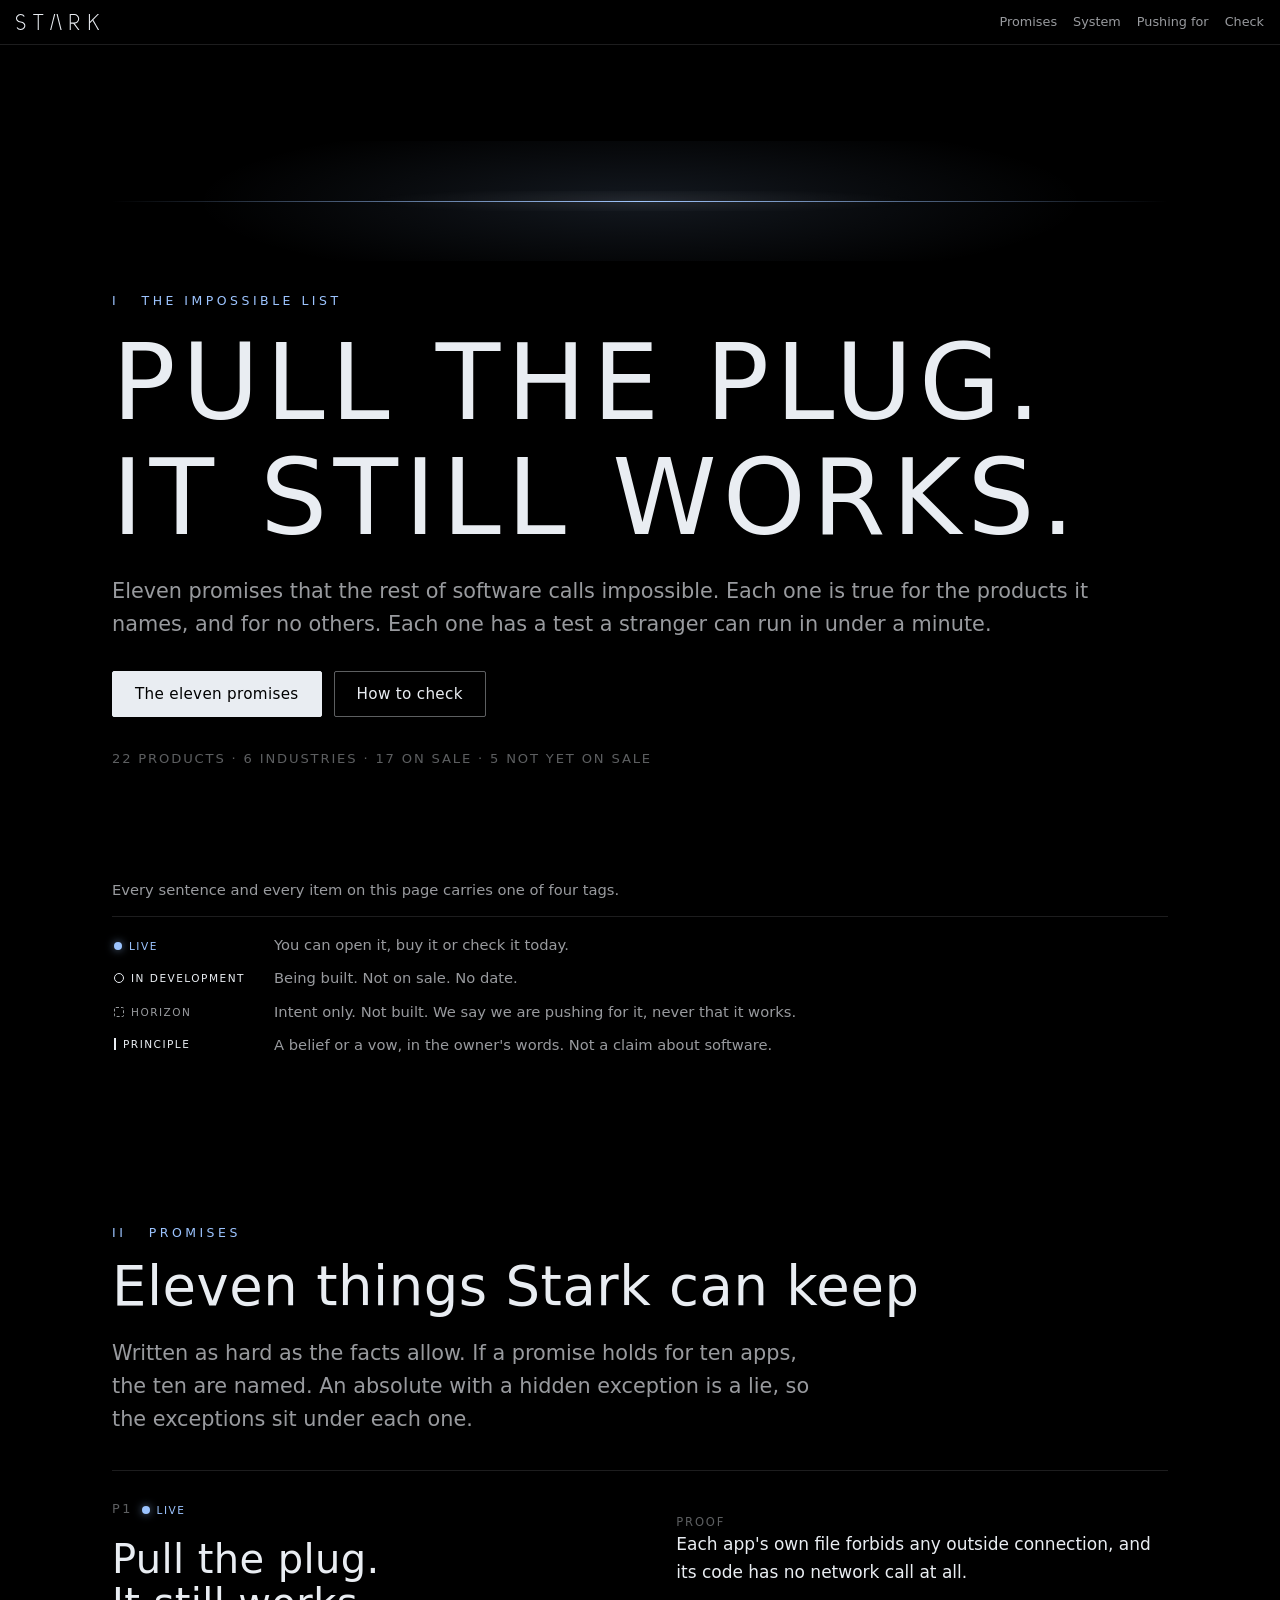
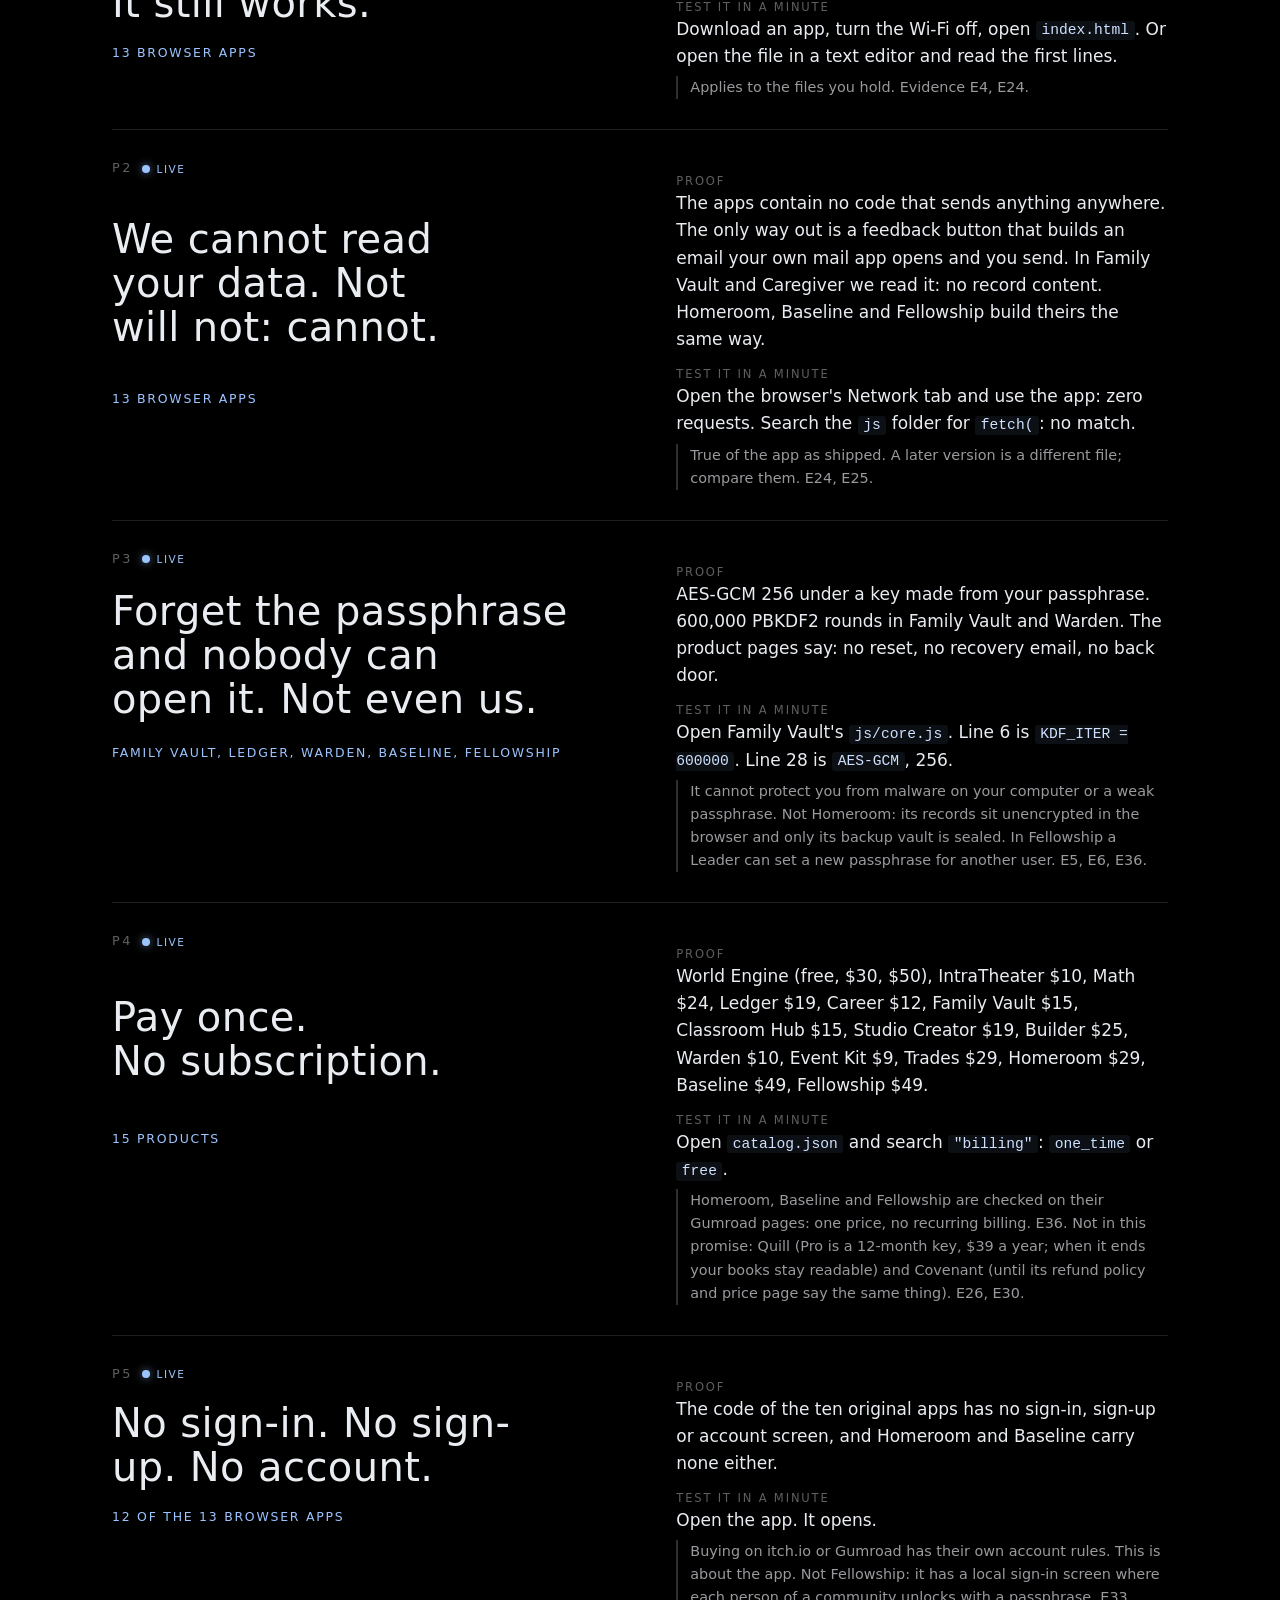
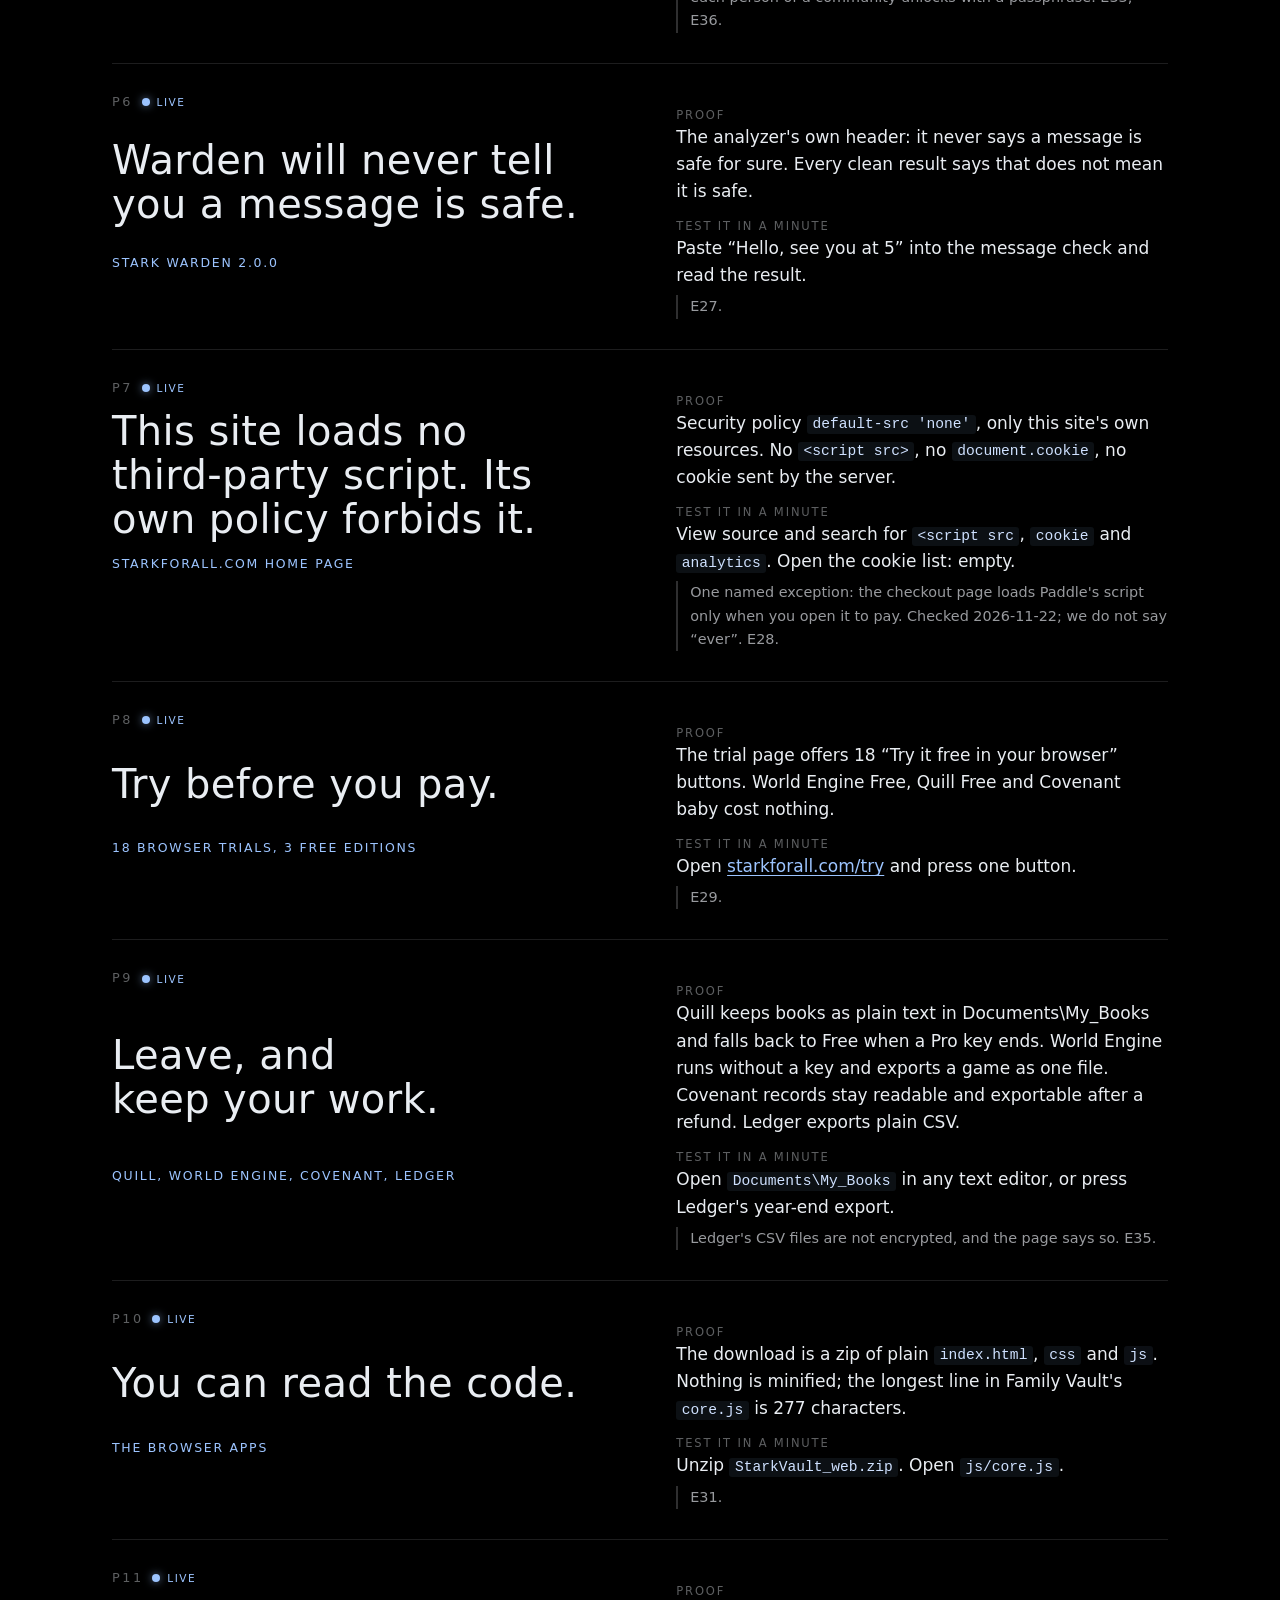
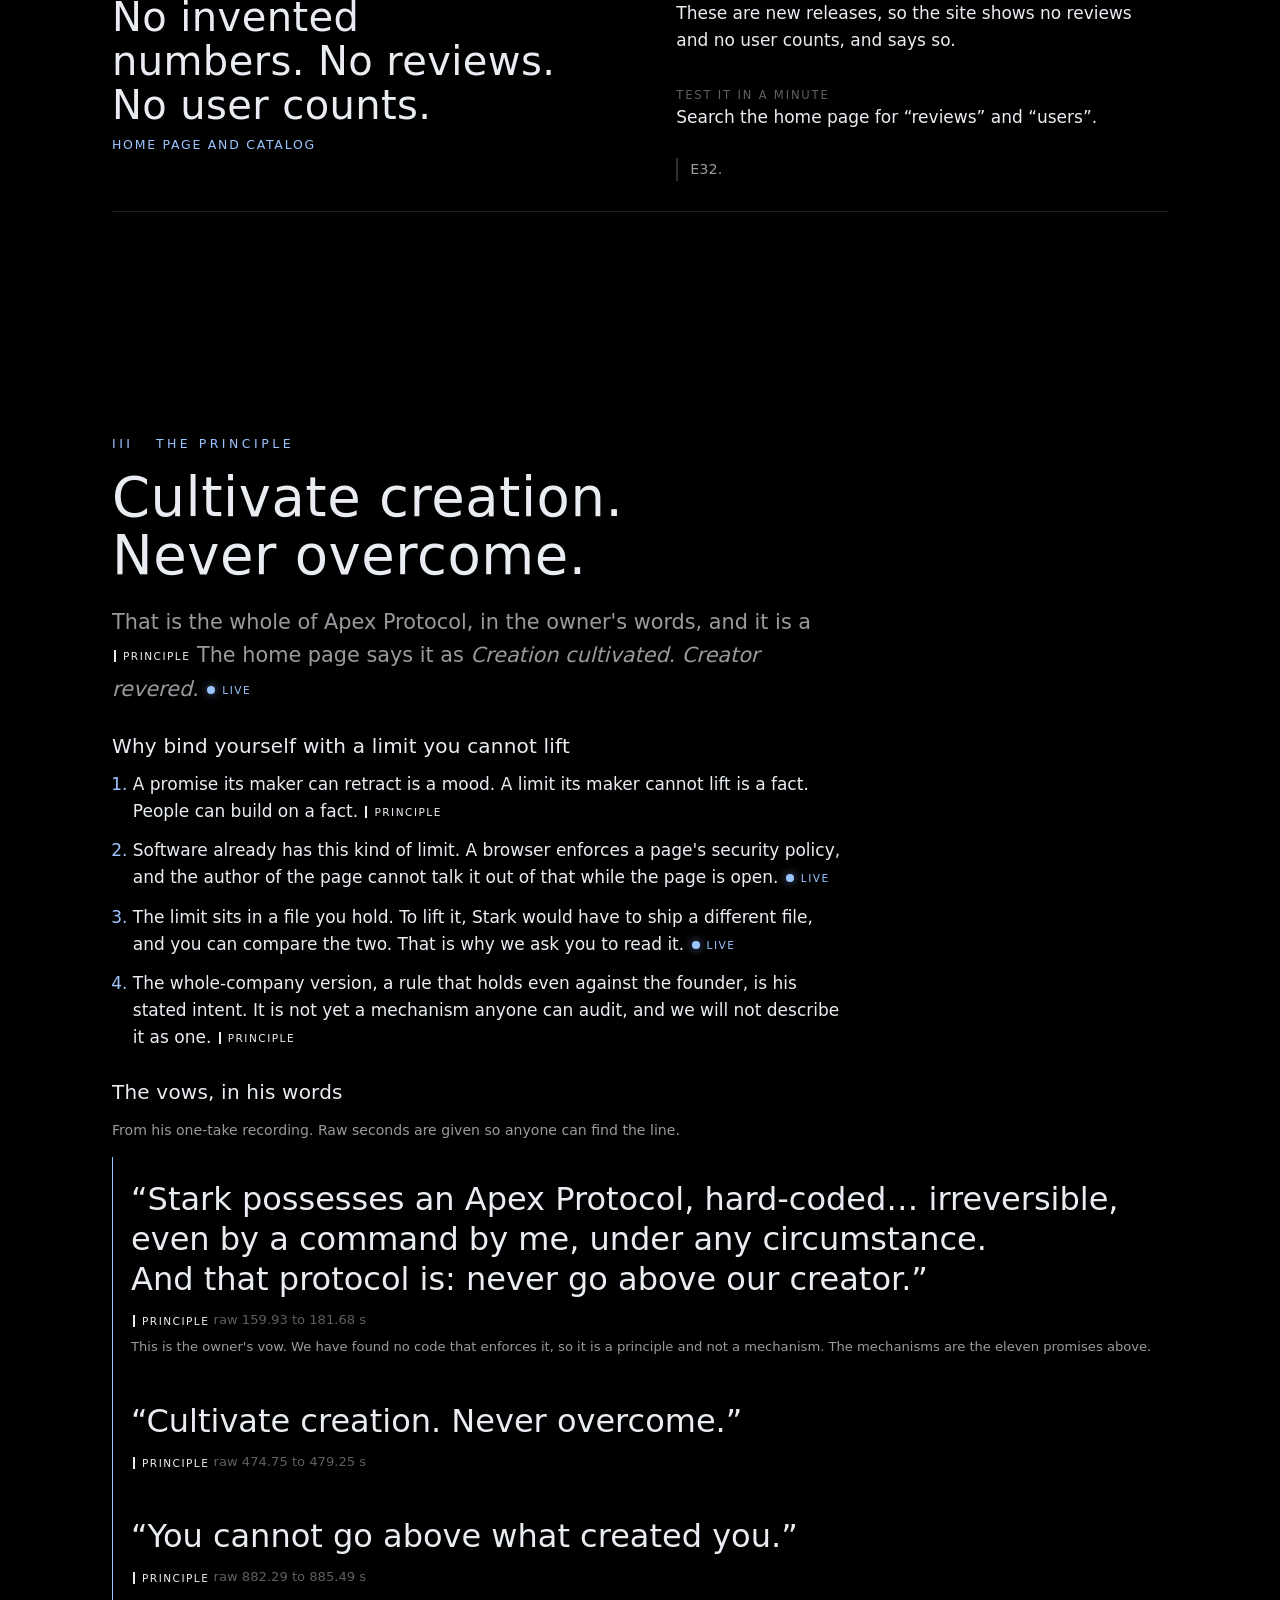
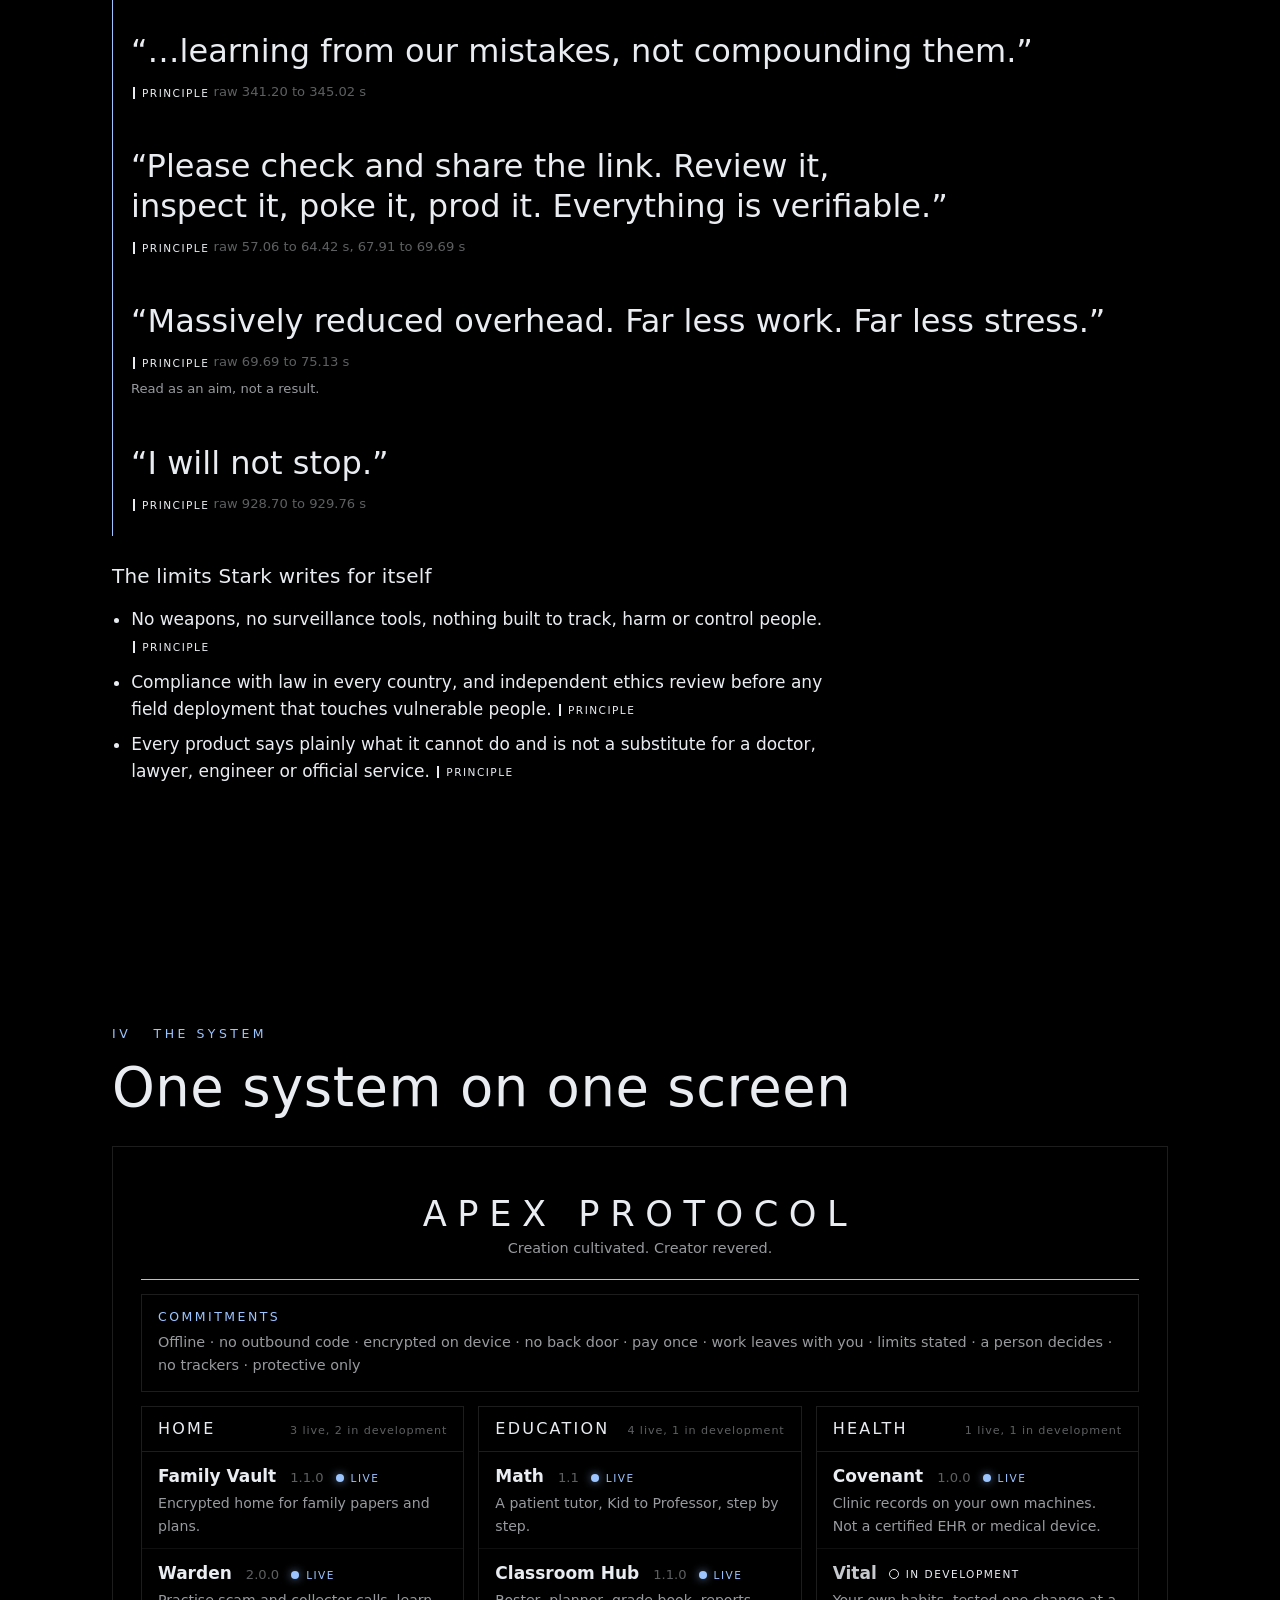
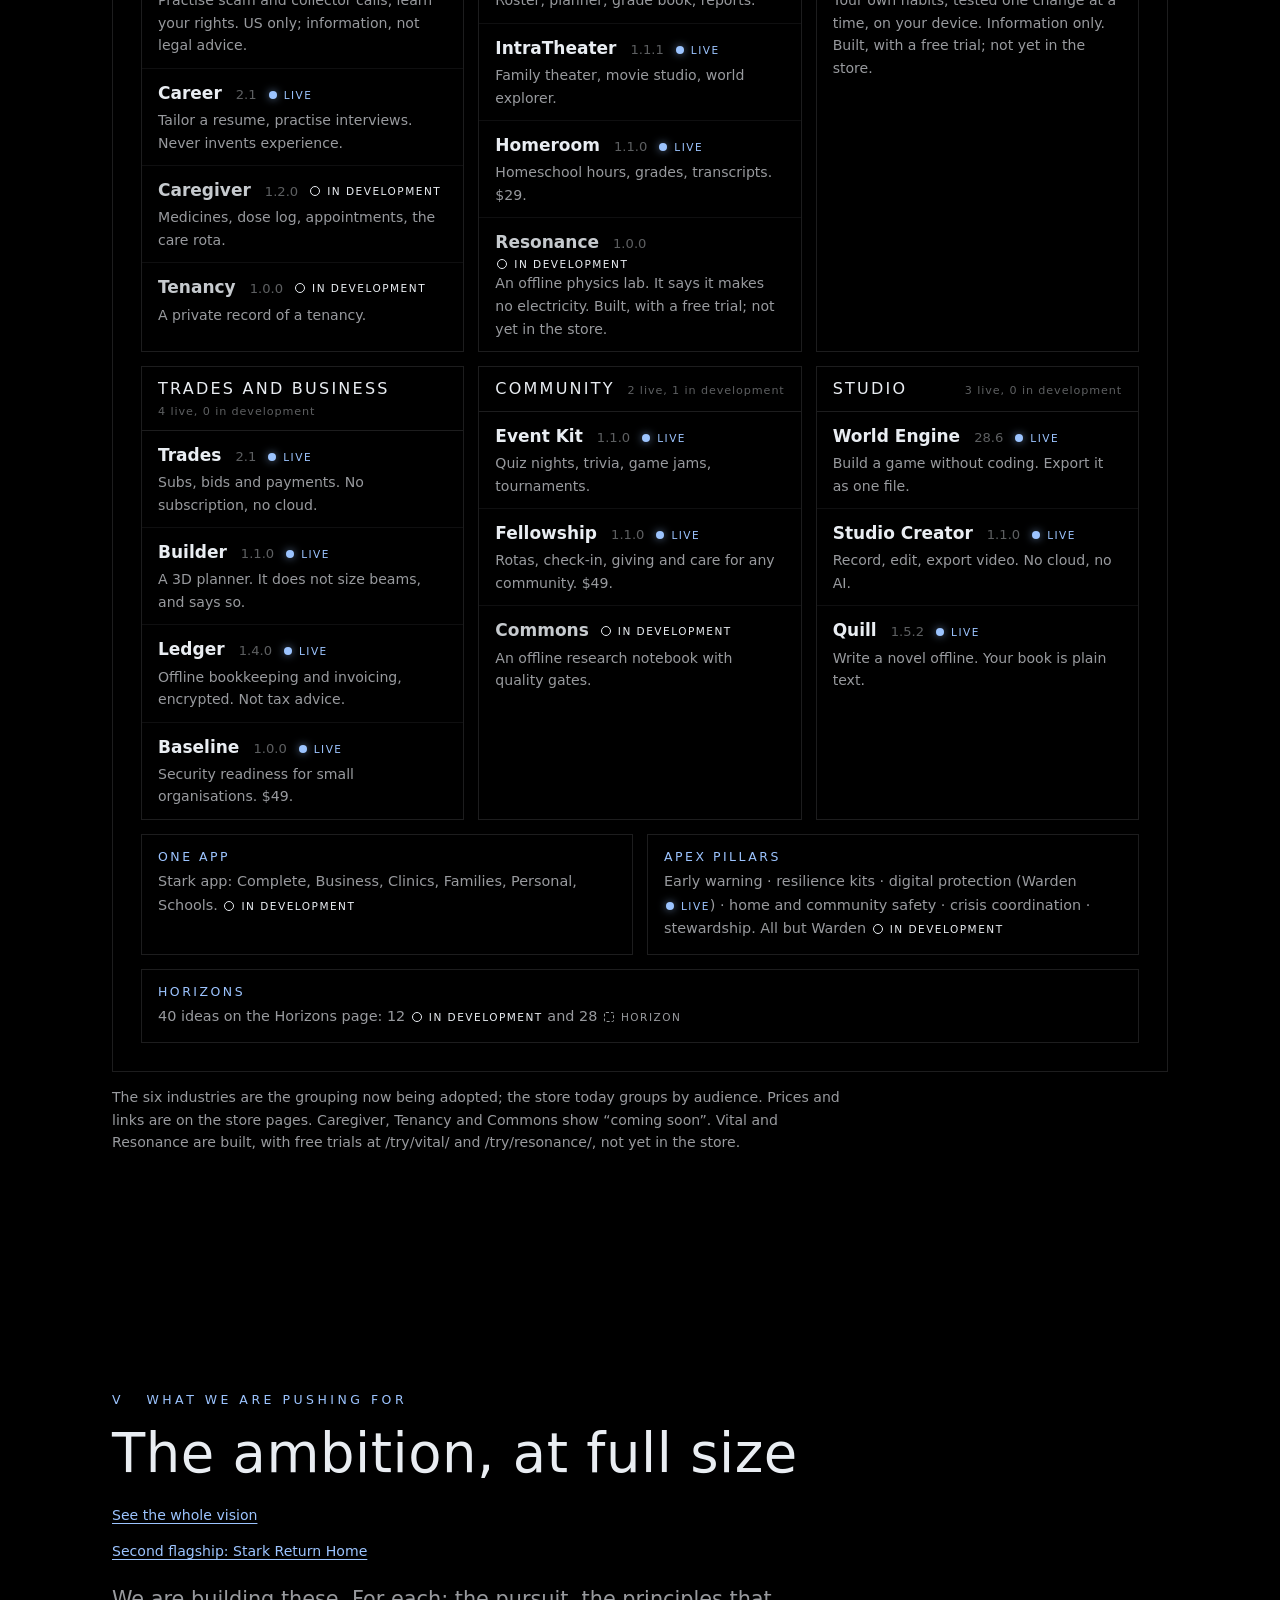
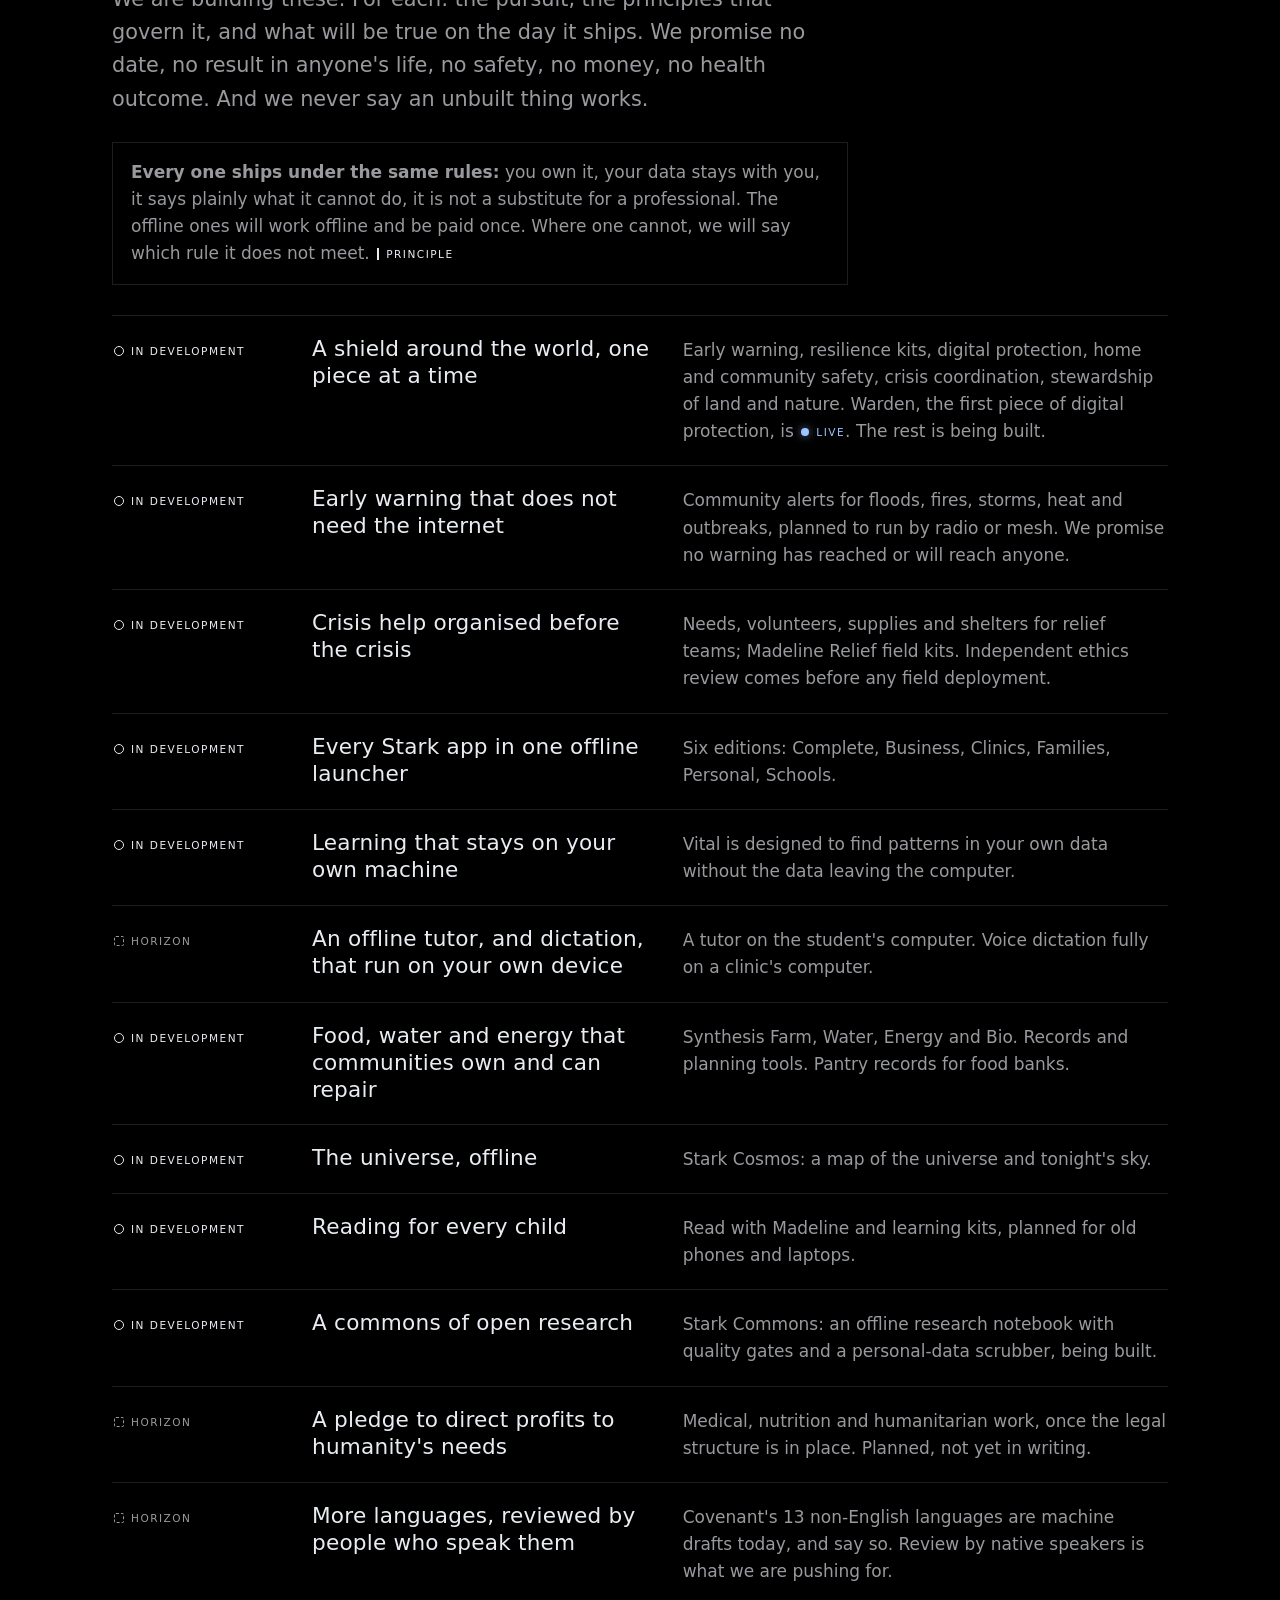
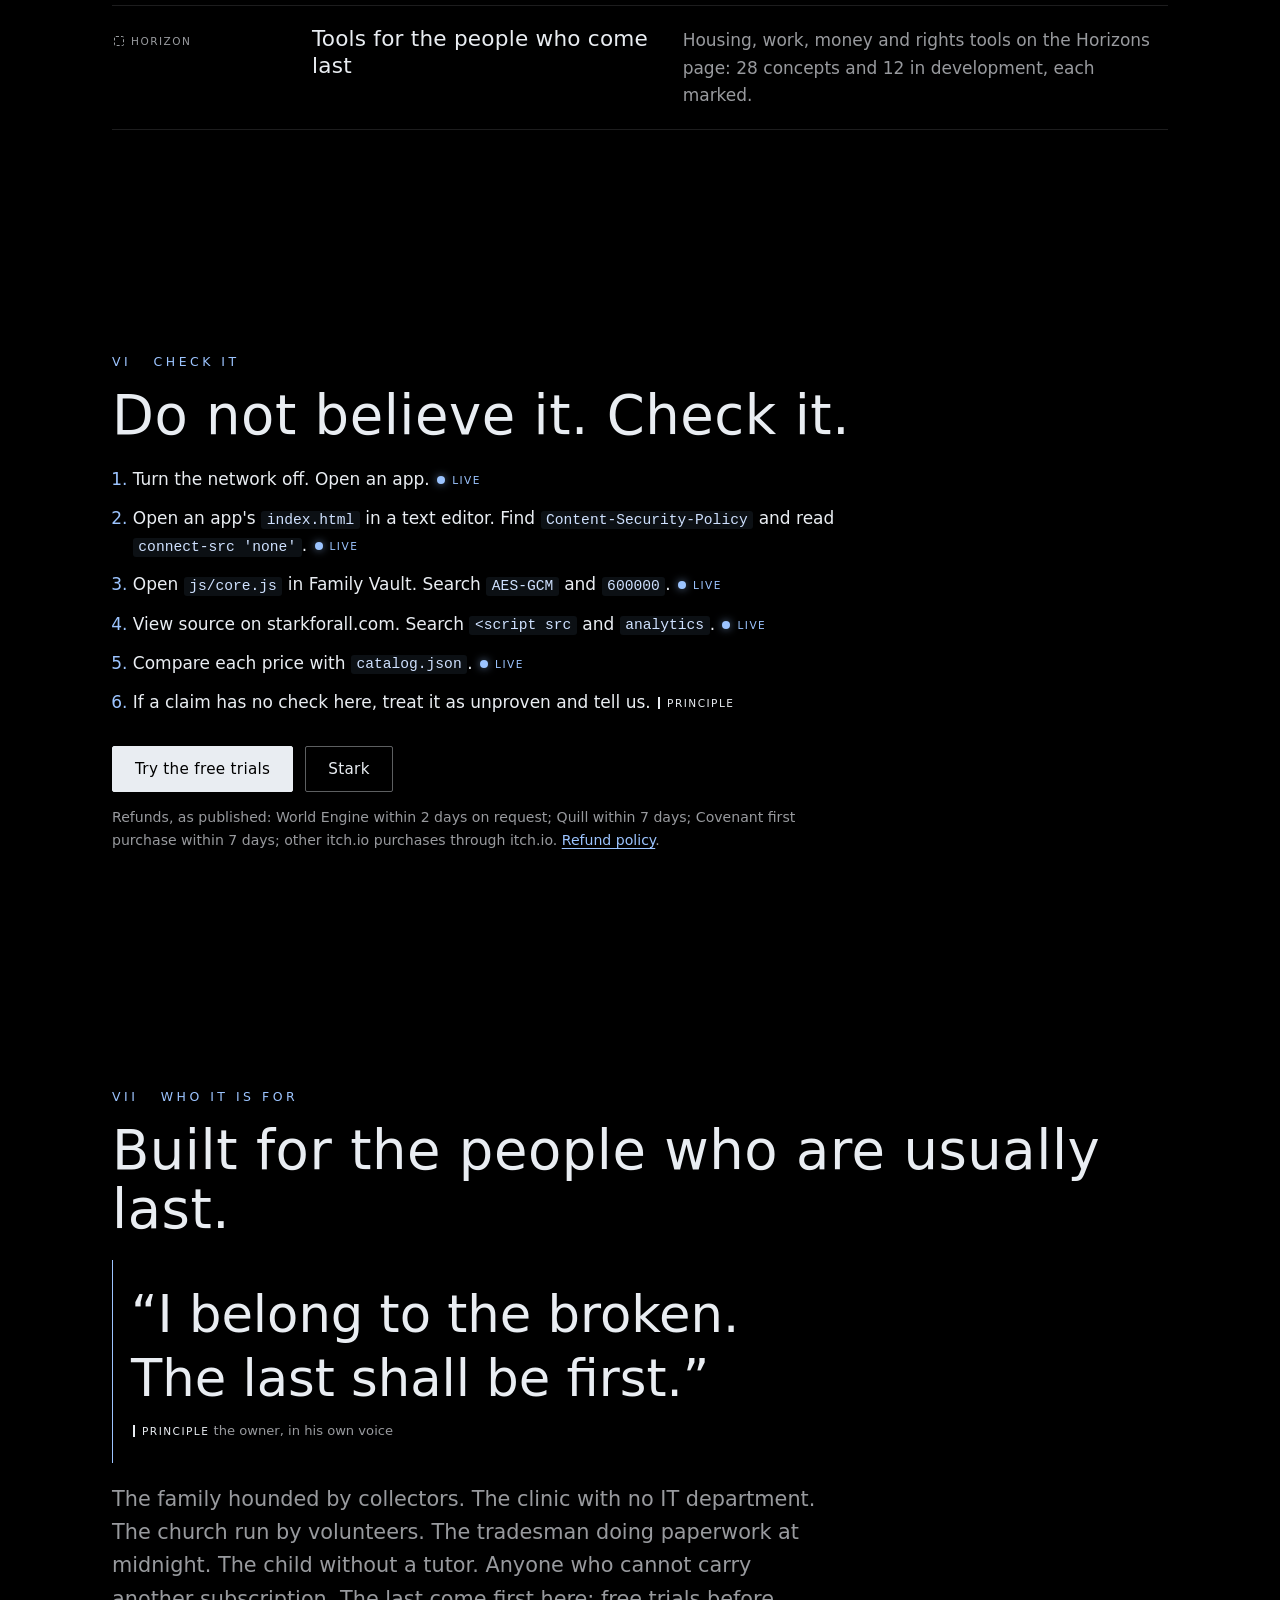
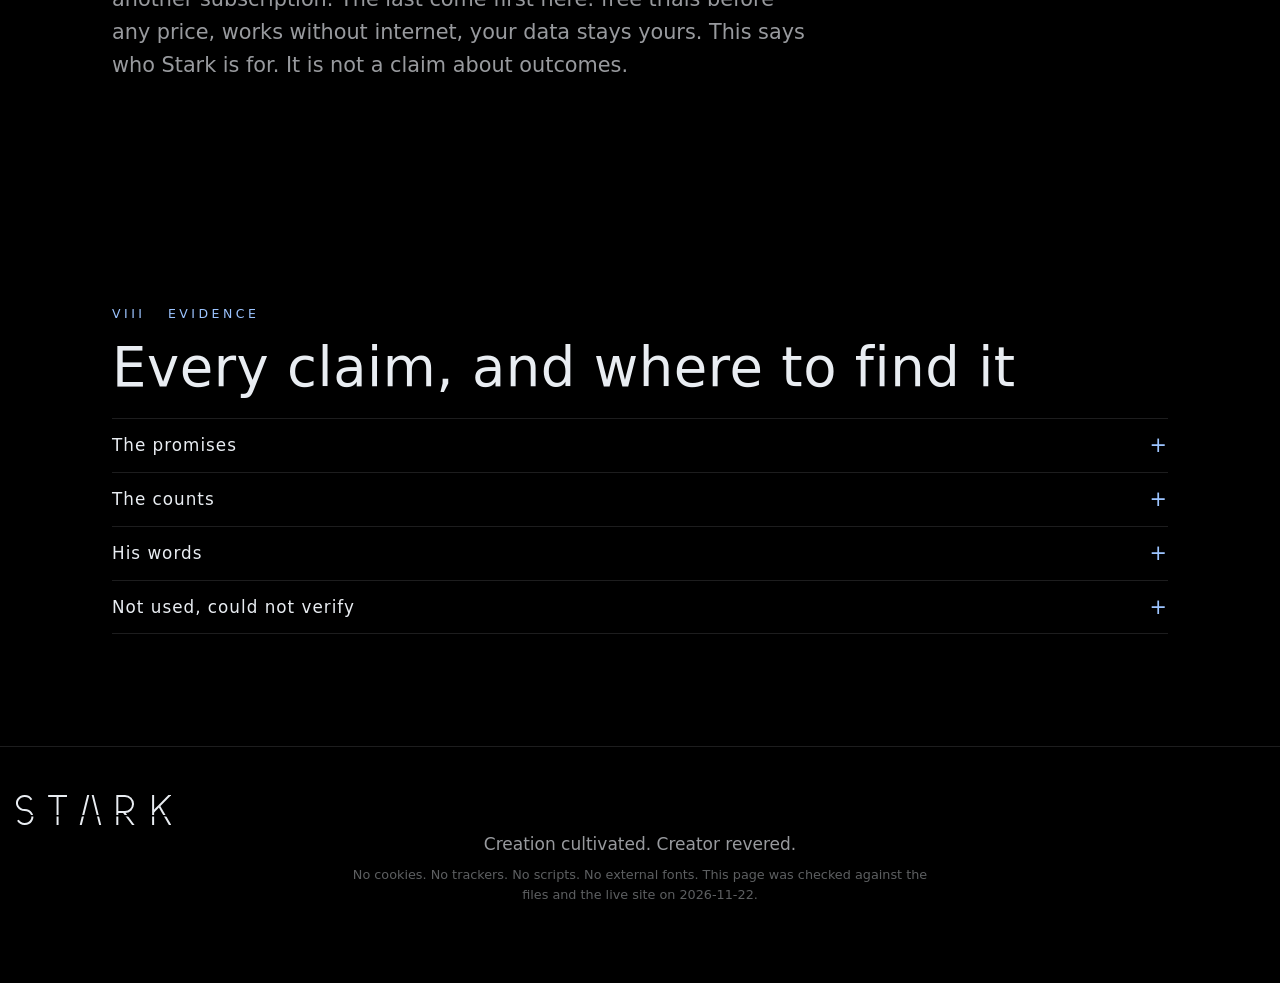
==== commit 4e873151: "Counts and tags: 17 on sale; Homeroom, Baseline, Fellowship live; promise scopes checked" ====
--- a/index.html
+++ b/index.html
@@ -7,12 +7,12 @@
 <meta name="referrer" content="no-referrer">
 <meta name="color-scheme" content="dark">
 <title>Apex Protocol | Stark</title>
-<meta name="description" content="Apex Protocol is Stark&#x27;s rule to cultivate creation and never overcome it. Eleven promises you can test in a minute, 22 products, and everything labelled live, in development, horizon or principle.">
+<meta name="description" content="Apex Protocol is Stark&#x27;s rule to cultivate creation and never overcome it. Eleven promises you can test in a minute, 22 products, 17 on sale, and everything labelled live, in development, horizon or principle.">
 <link rel="canonical" href="https://starkforall.com/apex/">
 <meta property="og:type" content="website">
 <meta property="og:site_name" content="Stark">
 <meta property="og:title" content="Apex Protocol. Pull the plug. It still works.">
-<meta property="og:description" content="Apex Protocol is Stark&#x27;s rule to cultivate creation and never overcome it. Eleven promises you can test in a minute, 22 products, and everything labelled live, in development, horizon or principle.">
+<meta property="og:description" content="Apex Protocol is Stark&#x27;s rule to cultivate creation and never overcome it. Eleven promises you can test in a minute, 22 products, 17 on sale, and everything labelled live, in development, horizon or principle.">
 <meta property="og:url" content="https://starkforall.com/apex/">
 <meta property="og:image" content="https://starkforall.com/apex/og-apex.png">
 <meta property="og:image:width" content="1200">
@@ -32,7 +32,7 @@
 <h1 id="h1">Pull the plug.<br>It still works.</h1>
 <p class="lead">Eleven promises that the rest of software calls impossible. Each one is true for the products it names, and for no others. Each one has a test a stranger can run in under a minute.</p>
 <p class="cta"><a class="btn" href="#promises">The eleven promises</a><a class="btn ghost" href="#check">How to check</a></p>
-<p class="count">22 products &middot; 6 industries &middot; 14 on sale &middot; 8 in development</p>
+<p class="count">22 products &middot; 6 industries &middot; 17 on sale &middot; 5 not yet on sale</p>
 </section>
 
 <section class="legend" aria-label="Legend"><h2 class="vh">Legend</h2>
@@ -50,33 +50,33 @@
 <div class="prs"><article class="pr" id="p1">
 <p class="pr-n">P1 <span class="tag t-live">Live</span></p>
 <h3>Pull the plug. It still works.</h3>
-<p class="scope">10 browser apps</p>
+<p class="scope">13 browser apps</p>
 <dl><div><dt>Proof</dt><dd>Each app's own file forbids any outside connection, and its code has no network call at all.</dd></div><div><dt>Test it in a minute</dt><dd>Download an app, turn the Wi-Fi off, open <code>index.html</code>. Or open the file in a text editor and read the first lines.</dd></div></dl>
 <p class="note">Applies to the files you hold. Evidence E4, E24.</p>
 </article><article class="pr" id="p2">
 <p class="pr-n">P2 <span class="tag t-live">Live</span></p>
 <h3>We cannot read your data. Not will not: cannot.</h3>
-<p class="scope">10 browser apps</p>
-<dl><div><dt>Proof</dt><dd>The apps contain no code that sends anything anywhere. The only way out is a feedback button that builds an email your own mail app opens and you send. In Family Vault and Caregiver we read it: no record content.</dd></div><div><dt>Test it in a minute</dt><dd>Open the browser's Network tab and use the app: zero requests. Search the <code>js</code> folder for <code>fetch(</code>: no match.</dd></div></dl>
+<p class="scope">13 browser apps</p>
+<dl><div><dt>Proof</dt><dd>The apps contain no code that sends anything anywhere. The only way out is a feedback button that builds an email your own mail app opens and you send. In Family Vault and Caregiver we read it: no record content. Homeroom, Baseline and Fellowship build theirs the same way.</dd></div><div><dt>Test it in a minute</dt><dd>Open the browser's Network tab and use the app: zero requests. Search the <code>js</code> folder for <code>fetch(</code>: no match.</dd></div></dl>
 <p class="note">True of the app as shipped. A later version is a different file; compare them. E24, E25.</p>
 </article><article class="pr" id="p3">
 <p class="pr-n">P3 <span class="tag t-live">Live</span></p>
 <h3>Forget the passphrase and nobody can open it. Not even us.</h3>
-<p class="scope">Family Vault, Ledger, Warden</p>
+<p class="scope">Family Vault, Ledger, Warden, Baseline, Fellowship</p>
 <dl><div><dt>Proof</dt><dd>AES-GCM 256 under a key made from your passphrase. 600,000 PBKDF2 rounds in Family Vault and Warden. The product pages say: no reset, no recovery email, no back door.</dd></div><div><dt>Test it in a minute</dt><dd>Open Family Vault's <code>js/core.js</code>. Line 6 is <code>KDF_ITER = 600000</code>. Line 28 is <code>AES-GCM</code>, 256.</dd></div></dl>
-<p class="note">It cannot protect you from malware on your computer or a weak passphrase. E5, E6.</p>
+<p class="note">It cannot protect you from malware on your computer or a weak passphrase. Not Homeroom: its records sit unencrypted in the browser and only its backup vault is sealed. In Fellowship a Leader can set a new passphrase for another user. E5, E6, E36.</p>
 </article><article class="pr" id="p4">
 <p class="pr-n">P4 <span class="tag t-live">Live</span></p>
 <h3>Pay once. No subscription.</h3>
-<p class="scope">12 products</p>
-<dl><div><dt>Proof</dt><dd>World Engine (free, $30, $50), IntraTheater $10, Math $24, Ledger $19, Career $12, Family Vault $15, Classroom Hub $15, Studio Creator $19, Builder $25, Warden $10, Event Kit $9, Trades $29.</dd></div><div><dt>Test it in a minute</dt><dd>Open <code>catalog.json</code> and search <code>"billing"</code>: <code>one_time</code> or <code>free</code>.</dd></div></dl>
-<p class="note">Not in this promise: Quill (Pro is a 12-month key, $39 a year; when it ends your books stay readable) and Covenant (until its refund policy and price page say the same thing). E26, E30.</p>
+<p class="scope">15 products</p>
+<dl><div><dt>Proof</dt><dd>World Engine (free, $30, $50), IntraTheater $10, Math $24, Ledger $19, Career $12, Family Vault $15, Classroom Hub $15, Studio Creator $19, Builder $25, Warden $10, Event Kit $9, Trades $29, Homeroom $29, Baseline $49, Fellowship $49.</dd></div><div><dt>Test it in a minute</dt><dd>Open <code>catalog.json</code> and search <code>"billing"</code>: <code>one_time</code> or <code>free</code>.</dd></div></dl>
+<p class="note">Homeroom, Baseline and Fellowship are checked on their Gumroad pages: one price, no recurring billing. E36. Not in this promise: Quill (Pro is a 12-month key, $39 a year; when it ends your books stay readable) and Covenant (until its refund policy and price page say the same thing). E26, E30.</p>
 </article><article class="pr" id="p5">
 <p class="pr-n">P5 <span class="tag t-live">Live</span></p>
 <h3>No sign-in. No sign-up. No account.</h3>
-<p class="scope">10 browser apps</p>
-<dl><div><dt>Proof</dt><dd>The code of all ten has no sign-in, sign-up or account screen.</dd></div><div><dt>Test it in a minute</dt><dd>Open the app. It opens.</dd></div></dl>
-<p class="note">Buying on itch.io has itch.io&#x27;s own account rules. This is about the app. E33.</p>
+<p class="scope">12 of the 13 browser apps</p>
+<dl><div><dt>Proof</dt><dd>The code of the ten original apps has no sign-in, sign-up or account screen, and Homeroom and Baseline carry none either.</dd></div><div><dt>Test it in a minute</dt><dd>Open the app. It opens.</dd></div></dl>
+<p class="note">Buying on itch.io or Gumroad has their own account rules. This is about the app. Not Fellowship: it has a local sign-in screen where each person of a community unlocks with a passphrase. E33, E36.</p>
 </article><article class="pr" id="p6">
 <p class="pr-n">P6 <span class="tag t-live">Live</span></p>
 <h3>Warden will never tell you a message is safe.</h3>
@@ -92,8 +92,8 @@
 </article><article class="pr" id="p8">
 <p class="pr-n">P8 <span class="tag t-live">Live</span></p>
 <h3>Try before you pay.</h3>
-<p class="scope">16 browser trials, 3 free editions</p>
-<dl><div><dt>Proof</dt><dd>The trial page offers 16 “Try it free in your browser” buttons. World Engine Free, Quill Free and Covenant baby cost nothing.</dd></div><div><dt>Test it in a minute</dt><dd>Open <a href="https://starkforall.com/try/">starkforall.com/try</a> and press one button.</dd></div></dl>
+<p class="scope">18 browser trials, 3 free editions</p>
+<dl><div><dt>Proof</dt><dd>The trial page offers 18 “Try it free in your browser” buttons. World Engine Free, Quill Free and Covenant baby cost nothing.</dd></div><div><dt>Test it in a minute</dt><dd>Open <a href="https://starkforall.com/try/">starkforall.com/try</a> and press one button.</dd></div></dl>
 <p class="note">E29.</p>
 </article><article class="pr" id="p9">
 <p class="pr-n">P9 <span class="tag t-live">Live</span></p>
@@ -138,12 +138,12 @@
 <div class="map">
 <div class="m-top"><b>APEX PROTOCOL</b><span>Creation cultivated. Creator revered.</span></div>
 <div class="m-row"><div class="m-box"><h3>Commitments</h3><p>Offline &middot; no outbound code &middot; encrypted on device &middot; no back door &middot; pay once &middot; work leaves with you &middot; limits stated &middot; a person decides &middot; no trackers &middot; protective only</p></div></div>
-<div class="m-inds"><section class="ind"><h3>Home <small>3 live, 2 in development</small></h3><ul><li class="prod p-live"><div class="ph"><b>Family Vault</b> <span class="ver">1.1.0</span> <span class="tag t-live">Live</span></div><span>Encrypted home for family papers and plans.</span></li><li class="prod p-live"><div class="ph"><b>Warden</b> <span class="ver">2.0.0</span> <span class="tag t-live">Live</span></div><span>Practise scam and collector calls, learn your rights. US only; information, not legal advice.</span></li><li class="prod p-live"><div class="ph"><b>Career</b> <span class="ver">2.1</span> <span class="tag t-live">Live</span></div><span>Tailor a resume, practise interviews. Never invents experience.</span></li><li class="prod p-dev"><div class="ph"><b>Caregiver</b> <span class="ver">1.2.0</span> <span class="tag t-dev">In development</span></div><span>Medicines, dose log, appointments, the care rota.</span></li><li class="prod p-dev"><div class="ph"><b>Tenancy</b> <span class="ver">1.0.0</span> <span class="tag t-dev">In development</span></div><span>A private record of a tenancy.</span></li></ul></section><section class="ind"><h3>Education <small>3 live, 2 in development</small></h3><ul><li class="prod p-live"><div class="ph"><b>Math</b> <span class="ver">1.1</span> <span class="tag t-live">Live</span></div><span>A patient tutor, Kid to Professor, step by step.</span></li><li class="prod p-live"><div class="ph"><b>Classroom Hub</b> <span class="ver">1.1.0</span> <span class="tag t-live">Live</span></div><span>Roster, planner, grade book, reports.</span></li><li class="prod p-live"><div class="ph"><b>IntraTheater</b> <span class="ver">1.0.0</span> <span class="tag t-live">Live</span></div><span>Family theater, movie studio, world explorer.</span></li><li class="prod p-dev"><div class="ph"><b>Homeroom</b> <span class="ver">1.1.0</span> <span class="tag t-dev">In development</span></div><span>Homeschool hours, grades, transcripts.</span></li><li class="prod p-dev"><div class="ph"><b>Resonance</b> <span class="ver">1.0.0</span> <span class="tag t-dev">In development</span></div><span>An offline physics lab. It says it makes no electricity.</span></li></ul></section><section class="ind"><h3>Health <small>1 live, 1 in development</small></h3><ul><li class="prod p-live"><div class="ph"><b>Covenant</b> <span class="ver">1.0.0</span> <span class="tag t-live">Live</span></div><span>Clinic records on your own machines. Not a certified EHR or medical device.</span></li><li class="prod p-dev"><div class="ph"><b>Vital</b> <span class="tag t-dev">In development</span></div><span>Your own habits, tested one change at a time, on your device. Information only.</span></li></ul></section><section class="ind"><h3>Trades and Business <small>3 live, 1 in development</small></h3><ul><li class="prod p-live"><div class="ph"><b>Trades</b> <span class="ver">2.1</span> <span class="tag t-live">Live</span></div><span>Subs, bids and payments. No subscription, no cloud.</span></li><li class="prod p-live"><div class="ph"><b>Builder</b> <span class="ver">1.1.0</span> <span class="tag t-live">Live</span></div><span>A 3D planner. It does not size beams, and says so.</span></li><li class="prod p-live"><div class="ph"><b>Ledger</b> <span class="ver">1.1.0</span> <span class="tag t-live">Live</span></div><span>Offline bookkeeping and invoicing, encrypted. Not tax advice.</span></li><li class="prod p-dev"><div class="ph"><b>Baseline</b> <span class="ver">1.0.0</span> <span class="tag t-dev">In development</span></div><span>Security readiness for small organisations.</span></li></ul></section><section class="ind"><h3>Community <small>1 live, 2 in development</small></h3><ul><li class="prod p-live"><div class="ph"><b>Event Kit</b> <span class="ver">1.1.0</span> <span class="tag t-live">Live</span></div><span>Quiz nights, trivia, game jams, tournaments.</span></li><li class="prod p-dev"><div class="ph"><b>Fellowship</b> <span class="ver">1.1.0</span> <span class="tag t-dev">In development</span></div><span>Rotas, check-in, giving and care for any community.</span></li><li class="prod p-dev"><div class="ph"><b>Commons</b> <span class="tag t-dev">In development</span></div><span>An offline research notebook with quality gates.</span></li></ul></section><section class="ind"><h3>Studio <small>3 live, 0 in development</small></h3><ul><li class="prod p-live"><div class="ph"><b>World Engine</b> <span class="ver">28.6</span> <span class="tag t-live">Live</span></div><span>Build a game without coding. Export it as one file.</span></li><li class="prod p-live"><div class="ph"><b>Studio Creator</b> <span class="ver">1.1.0</span> <span class="tag t-live">Live</span></div><span>Record, edit, export video. No cloud, no AI.</span></li><li class="prod p-live"><div class="ph"><b>Quill</b> <span class="ver">1.5.2</span> <span class="tag t-live">Live</span></div><span>Write a novel offline. Your book is plain text.</span></li></ul></section></div>
+<div class="m-inds"><section class="ind"><h3>Home <small>3 live, 2 in development</small></h3><ul><li class="prod p-live"><div class="ph"><b>Family Vault</b> <span class="ver">1.1.0</span> <span class="tag t-live">Live</span></div><span>Encrypted home for family papers and plans.</span></li><li class="prod p-live"><div class="ph"><b>Warden</b> <span class="ver">2.0.0</span> <span class="tag t-live">Live</span></div><span>Practise scam and collector calls, learn your rights. US only; information, not legal advice.</span></li><li class="prod p-live"><div class="ph"><b>Career</b> <span class="ver">2.1</span> <span class="tag t-live">Live</span></div><span>Tailor a resume, practise interviews. Never invents experience.</span></li><li class="prod p-dev"><div class="ph"><b>Caregiver</b> <span class="ver">1.2.0</span> <span class="tag t-dev">In development</span></div><span>Medicines, dose log, appointments, the care rota.</span></li><li class="prod p-dev"><div class="ph"><b>Tenancy</b> <span class="ver">1.0.0</span> <span class="tag t-dev">In development</span></div><span>A private record of a tenancy.</span></li></ul></section><section class="ind"><h3>Education <small>4 live, 1 in development</small></h3><ul><li class="prod p-live"><div class="ph"><b>Math</b> <span class="ver">1.1</span> <span class="tag t-live">Live</span></div><span>A patient tutor, Kid to Professor, step by step.</span></li><li class="prod p-live"><div class="ph"><b>Classroom Hub</b> <span class="ver">1.1.0</span> <span class="tag t-live">Live</span></div><span>Roster, planner, grade book, reports.</span></li><li class="prod p-live"><div class="ph"><b>IntraTheater</b> <span class="ver">1.1.1</span> <span class="tag t-live">Live</span></div><span>Family theater, movie studio, world explorer.</span></li><li class="prod p-live"><div class="ph"><b>Homeroom</b> <span class="ver">1.1.0</span> <span class="tag t-live">Live</span></div><span>Homeschool hours, grades, transcripts. $29.</span></li><li class="prod p-dev"><div class="ph"><b>Resonance</b> <span class="ver">1.0.0</span> <span class="tag t-dev">In development</span></div><span>An offline physics lab. It says it makes no electricity. Built, with a free trial; not yet in the store.</span></li></ul></section><section class="ind"><h3>Health <small>1 live, 1 in development</small></h3><ul><li class="prod p-live"><div class="ph"><b>Covenant</b> <span class="ver">1.0.0</span> <span class="tag t-live">Live</span></div><span>Clinic records on your own machines. Not a certified EHR or medical device.</span></li><li class="prod p-dev"><div class="ph"><b>Vital</b> <span class="tag t-dev">In development</span></div><span>Your own habits, tested one change at a time, on your device. Information only. Built, with a free trial; not yet in the store.</span></li></ul></section><section class="ind"><h3>Trades and Business <small>4 live, 0 in development</small></h3><ul><li class="prod p-live"><div class="ph"><b>Trades</b> <span class="ver">2.1</span> <span class="tag t-live">Live</span></div><span>Subs, bids and payments. No subscription, no cloud.</span></li><li class="prod p-live"><div class="ph"><b>Builder</b> <span class="ver">1.1.0</span> <span class="tag t-live">Live</span></div><span>A 3D planner. It does not size beams, and says so.</span></li><li class="prod p-live"><div class="ph"><b>Ledger</b> <span class="ver">1.4.0</span> <span class="tag t-live">Live</span></div><span>Offline bookkeeping and invoicing, encrypted. Not tax advice.</span></li><li class="prod p-live"><div class="ph"><b>Baseline</b> <span class="ver">1.0.0</span> <span class="tag t-live">Live</span></div><span>Security readiness for small organisations. $49.</span></li></ul></section><section class="ind"><h3>Community <small>2 live, 1 in development</small></h3><ul><li class="prod p-live"><div class="ph"><b>Event Kit</b> <span class="ver">1.1.0</span> <span class="tag t-live">Live</span></div><span>Quiz nights, trivia, game jams, tournaments.</span></li><li class="prod p-live"><div class="ph"><b>Fellowship</b> <span class="ver">1.1.0</span> <span class="tag t-live">Live</span></div><span>Rotas, check-in, giving and care for any community. $49.</span></li><li class="prod p-dev"><div class="ph"><b>Commons</b> <span class="tag t-dev">In development</span></div><span>An offline research notebook with quality gates.</span></li></ul></section><section class="ind"><h3>Studio <small>3 live, 0 in development</small></h3><ul><li class="prod p-live"><div class="ph"><b>World Engine</b> <span class="ver">28.6</span> <span class="tag t-live">Live</span></div><span>Build a game without coding. Export it as one file.</span></li><li class="prod p-live"><div class="ph"><b>Studio Creator</b> <span class="ver">1.1.0</span> <span class="tag t-live">Live</span></div><span>Record, edit, export video. No cloud, no AI.</span></li><li class="prod p-live"><div class="ph"><b>Quill</b> <span class="ver">1.5.2</span> <span class="tag t-live">Live</span></div><span>Write a novel offline. Your book is plain text.</span></li></ul></section></div>
 <div class="m-row two"><div class="m-box"><h3>One app</h3><p>Stark app: Complete, Business, Clinics, Families, Personal, Schools. <span class="tag t-dev">In development</span></p></div>
 <div class="m-box"><h3>Apex pillars</h3><p>Early warning &middot; resilience kits &middot; digital protection (Warden <span class="tag t-live">Live</span>) &middot; home and community safety &middot; crisis coordination &middot; stewardship. All but Warden <span class="tag t-dev">In development</span></p></div></div>
 <div class="m-row"><div class="m-box"><h3>Horizons</h3><p>40 ideas on the Horizons page: 12 <span class="tag t-dev">In development</span> and 28 <span class="tag t-hor">Horizon</span></p></div></div>
 </div>
-<p class="small">The six industries are the grouping now being adopted; the store today groups by audience. Prices and links are on the store pages. Homeroom, Baseline and Fellowship show &ldquo;coming soon&rdquo; there. Caregiver and Tenancy are built and not yet listed.</p>
+<p class="small">The six industries are the grouping now being adopted; the store today groups by audience. Prices and links are on the store pages. Caregiver, Tenancy and Commons show &ldquo;coming soon&rdquo;. Vital and Resonance are built, with free trials at /try/vital/ and /try/resonance/, not yet in the store.</p>
 </section>
 
 <section id="pushing" aria-labelledby="h-pu"><p class="kick">V &nbsp; What we are pushing for</p>
@@ -177,7 +177,7 @@
 
 <section id="evidence" aria-labelledby="h-ev"><p class="kick">VIII &nbsp; Evidence</p>
 <h2 id="h-ev">Every claim, and where to find it</h2>
-<details><summary>The promises</summary><div class="tw"><table><thead><tr><th>Id</th><th>Claim</th><th>Where to check</th></tr></thead><tbody><tr><td>E4</td><td>connect-src &#x27;none&#x27; in 18 app folders</td><td>Stark_Vault, Stark_Warden, Stark_Ledger, Stark_Math, Stark_Career, Stark_Trades, Stark_Builder, Stark_Events, Stark_ClassroomHub, Stark_IntraTheater, Stark_Homeroom, Stark_Baseline, Stark_Fellowship, Stark_Caregiver, Stark_Tenancy, Stark_Commons, Stark_Vital, Stark_Resonance: index.html</td></tr><tr><td>E24</td><td>No fetch, XMLHttpRequest, WebSocket, sendBeacon, EventSource, window.open</td><td>the js folders of the same 18 apps</td></tr><tr><td>E25</td><td>Feedback is a mailto link; no record content</td><td>Stark_Vault/js/feedback.js:1,15; Stark_Caregiver/js/feedback.js:1-3,12</td></tr><tr><td>E5</td><td>AES-GCM 256, PBKDF2 600,000</td><td>Stark_Vault/js/core.js:6,28; Stark_Warden/js/vault.js:1; Stark_Ledger/js/core.js:426</td></tr><tr><td>E26</td><td>Billing one_time or free, except Quill Pro</td><td>Stark_Storefront/catalog.json</td></tr><tr><td>E27</td><td>Warden never says safe</td><td>Stark_Warden/js/analyzer.js:2,132; v_help.js:64</td></tr><tr><td>E28</td><td>Home page policy, no script src, no cookie</td><td>https://starkforall.com/ (fetched 2026-11-22)</td></tr><tr><td>E29</td><td>16 trials, 3 free editions</td><td>https://starkforall.com/try/; catalog.json</td></tr><tr><td>E30</td><td>Refund terms as published</td><td>https://starkforall.com/refund.html</td></tr><tr><td>E31</td><td>Download is plain source</td><td>Stark_Vault/dist/StarkVault_web.zip</td></tr><tr><td>E32</td><td>No reviews or user counts</td><td>https://starkforall.com/; build_site.py CLAIMS</td></tr><tr><td>E33</td><td>No sign-in code</td><td>js folders of the 10 apps on sale</td></tr></tbody></table></div></details><details><summary>The counts</summary><div class="tw"><table><thead><tr><th>Id</th><th>Claim</th><th>Where to check</th></tr></thead><tbody><tr><td>E1</td><td>22 products: 14 on sale, 8 in development</td><td>https://starkforall.com/; catalog.json; each Stark_* folder</td></tr><tr><td>E16</td><td>Horizons: 40 ideas, 12 in development, 28 concept</td><td>Stark_Ops/future/horizons_public.md; https://starkforall.com/roadmap.html</td></tr><tr><td>E19</td><td>Stark app, six editions</td><td>Stark_App/editions.json; dist/build_report.json</td></tr><tr><td>E12</td><td>8 apps labelled “App in 16 languages”; Covenant 13 in draft</td><td>https://starkforall.com/; catalog.json</td></tr></tbody></table></div></details><details><summary>His words</summary><div class="tw"><table><thead><tr><th>Id</th><th>Claim</th><th>Where to check</th></tr></thead><tbody><tr><td>E20</td><td>Quotes and raw seconds</td><td>Stark_Video/viral_01/work/transcript.json; NOTES.md</td></tr><tr><td>E21</td><td>Owner&#x27;s message text</td><td>Stark_Ops/outreach/STARK_MESSAGE.md</td></tr><tr><td>E22</td><td>The creed</td><td>Stark_Ops/brand/CREED.md</td></tr></tbody></table></div></details>
+<details><summary>The promises</summary><div class="tw"><table><thead><tr><th>Id</th><th>Claim</th><th>Where to check</th></tr></thead><tbody><tr><td>E4</td><td>connect-src &#x27;none&#x27; in 18 app folders</td><td>Stark_Vault, Stark_Warden, Stark_Ledger, Stark_Math, Stark_Career, Stark_Trades, Stark_Builder, Stark_Events, Stark_ClassroomHub, Stark_IntraTheater, Stark_Homeroom, Stark_Baseline, Stark_Fellowship, Stark_Caregiver, Stark_Tenancy, Stark_Commons, Stark_Vital, Stark_Resonance: index.html</td></tr><tr><td>E24</td><td>No fetch, XMLHttpRequest, WebSocket, sendBeacon, EventSource, window.open</td><td>the js folders of the same 18 apps</td></tr><tr><td>E25</td><td>Feedback is a mailto link; no record content</td><td>Stark_Vault/js/feedback.js:1,15; Stark_Caregiver/js/feedback.js:1-3,12</td></tr><tr><td>E5</td><td>AES-GCM 256, PBKDF2 600,000</td><td>Stark_Vault/js/core.js:6,28; Stark_Warden/js/vault.js:1; Stark_Ledger/js/core.js:426</td></tr><tr><td>E26</td><td>Billing one_time or free, except Quill Pro</td><td>Stark_Storefront/catalog.json</td></tr><tr><td>E27</td><td>Warden never says safe</td><td>Stark_Warden/js/analyzer.js:2,132; v_help.js:64</td></tr><tr><td>E28</td><td>Home page policy, no script src, no cookie</td><td>https://starkforall.com/ (fetched 2026-11-22)</td></tr><tr><td>E29</td><td>18 trials, 3 free editions</td><td>https://starkforall.com/try/; catalog.json</td></tr><tr><td>E30</td><td>Refund terms as published</td><td>https://starkforall.com/refund.html</td></tr><tr><td>E31</td><td>Download is plain source</td><td>Stark_Vault/dist/StarkVault_web.zip</td></tr><tr><td>E32</td><td>No reviews or user counts</td><td>https://starkforall.com/; build_site.py CLAIMS</td></tr><tr><td>E33</td><td>No sign-in code</td><td>js folders of the 10 apps on sale</td></tr></tbody></table></div></details><details><summary>The counts</summary><div class="tw"><table><thead><tr><th>Id</th><th>Claim</th><th>Where to check</th></tr></thead><tbody><tr><td>E1</td><td>22 products: 17 on sale, 5 not yet on sale (updated 2026-11-22)</td><td>https://starkforall.com/; catalog.json; each Stark_* folder</td></tr><tr><td>E16</td><td>Horizons: 40 ideas, 12 in development, 28 concept</td><td>Stark_Ops/future/horizons_public.md; https://starkforall.com/roadmap.html</td></tr><tr><td>E19</td><td>Stark app, six editions</td><td>Stark_App/editions.json; dist/build_report.json</td></tr><tr><td>E12</td><td>8 apps labelled “App in 16 languages”; Covenant 13 in draft</td><td>https://starkforall.com/; catalog.json</td></tr></tbody></table></div></details><details><summary>His words</summary><div class="tw"><table><thead><tr><th>Id</th><th>Claim</th><th>Where to check</th></tr></thead><tbody><tr><td>E20</td><td>Quotes and raw seconds</td><td>Stark_Video/viral_01/work/transcript.json; NOTES.md</td></tr><tr><td>E21</td><td>Owner&#x27;s message text</td><td>Stark_Ops/outreach/STARK_MESSAGE.md</td></tr><tr><td>E22</td><td>The creed</td><td>Stark_Ops/brand/CREED.md</td></tr></tbody></table></div></details>
 <details><summary>Not used, could not verify</summary><ul class="plain nu"><li>“Hard-coded, irreversible, even by a command by me” as a mechanism: no enforcing code was found. It is stated as a vow.</li><li>“Multiple fail-safes” against economic instability: no mechanism found.</li><li>A profit pledge “under penalty of death”: a financial pledge the site does not state. Only the planned Commons pledge is used, as a horizon.</li><li>Earthships, water purifiers, self-healing gardens: vision in the talk, not on the site.</li><li>Refunds beyond the published policy. The home page says “7-day refunds”; the policy gives World Engine 2 days. We repeat only the policy.</li><li>“No tracker has ever loaded”, “pay once, never again”, “opens in ten years”: not provable.</li><li>“Pull the plug” and “cannot read your data” for Covenant, Quill, World Engine and Studio Creator: desktop apps, code not audited.</li></ul></details>
 </section>
 </main>
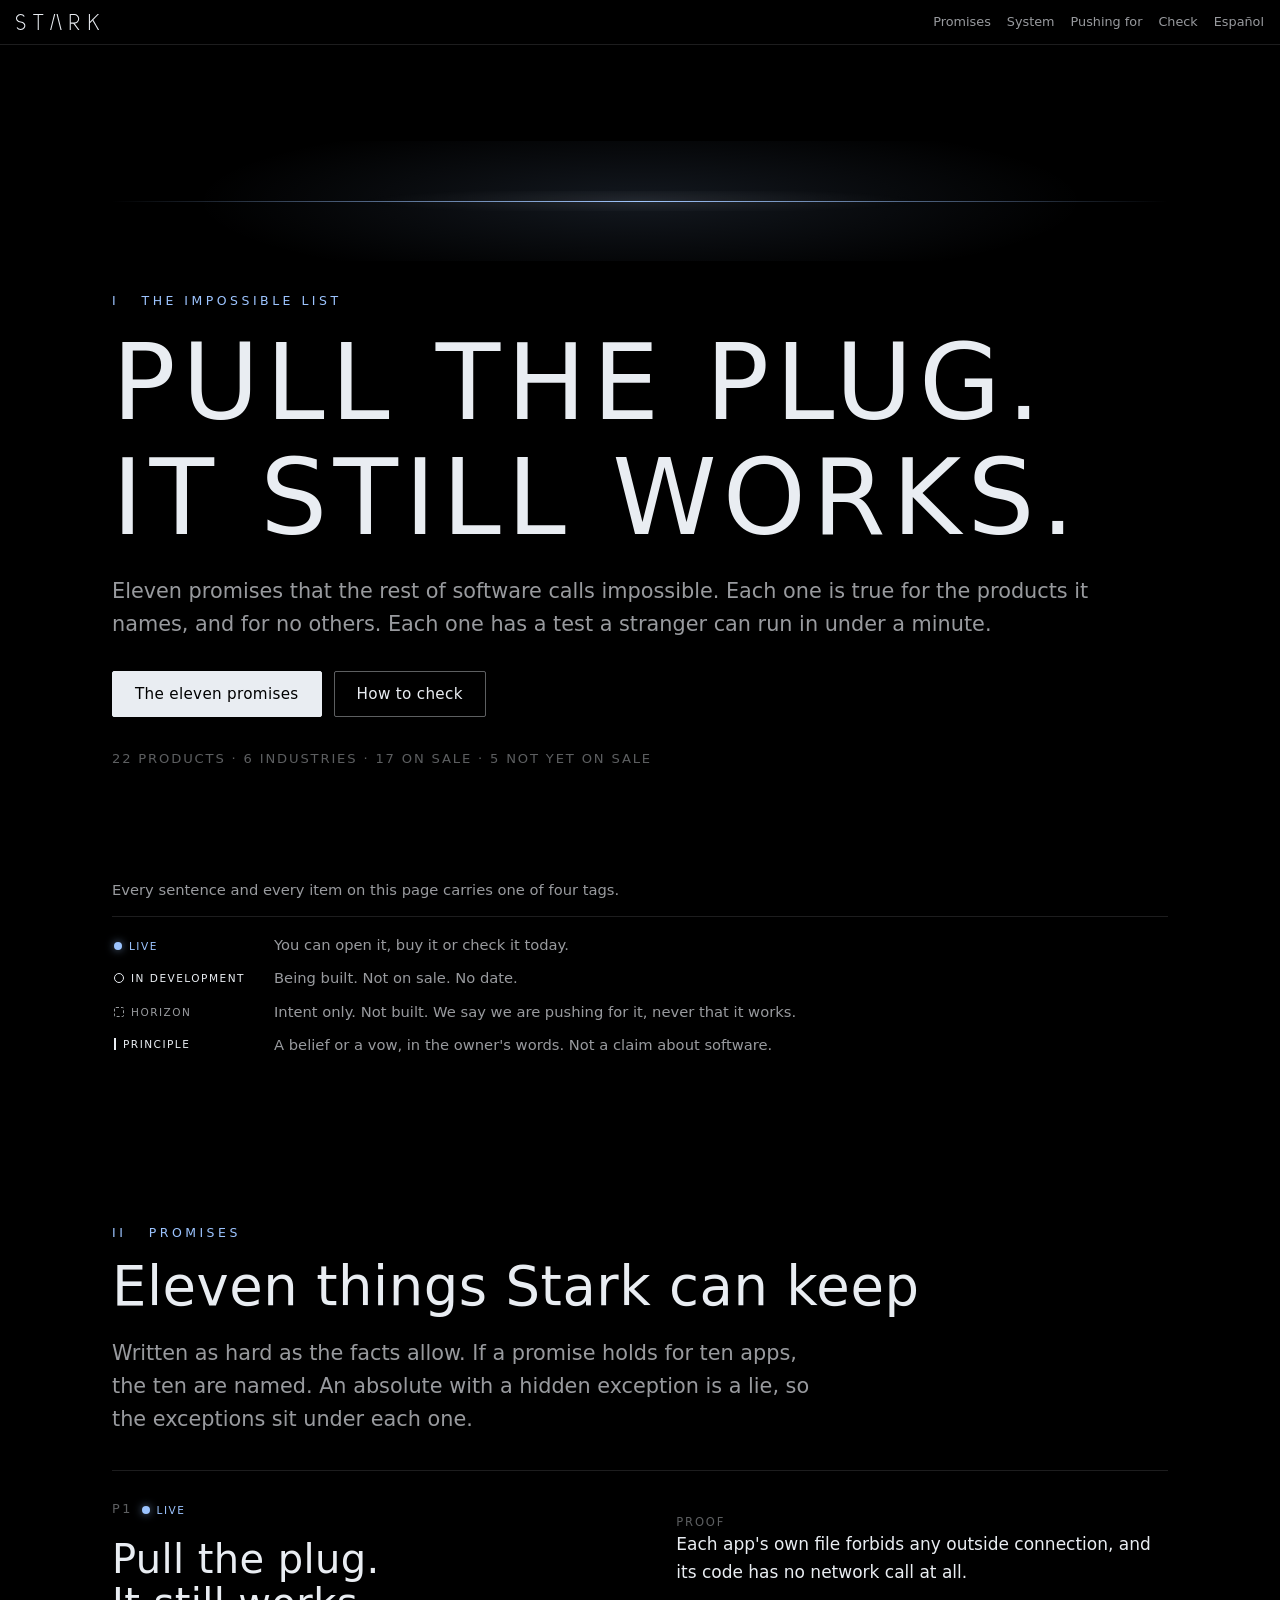
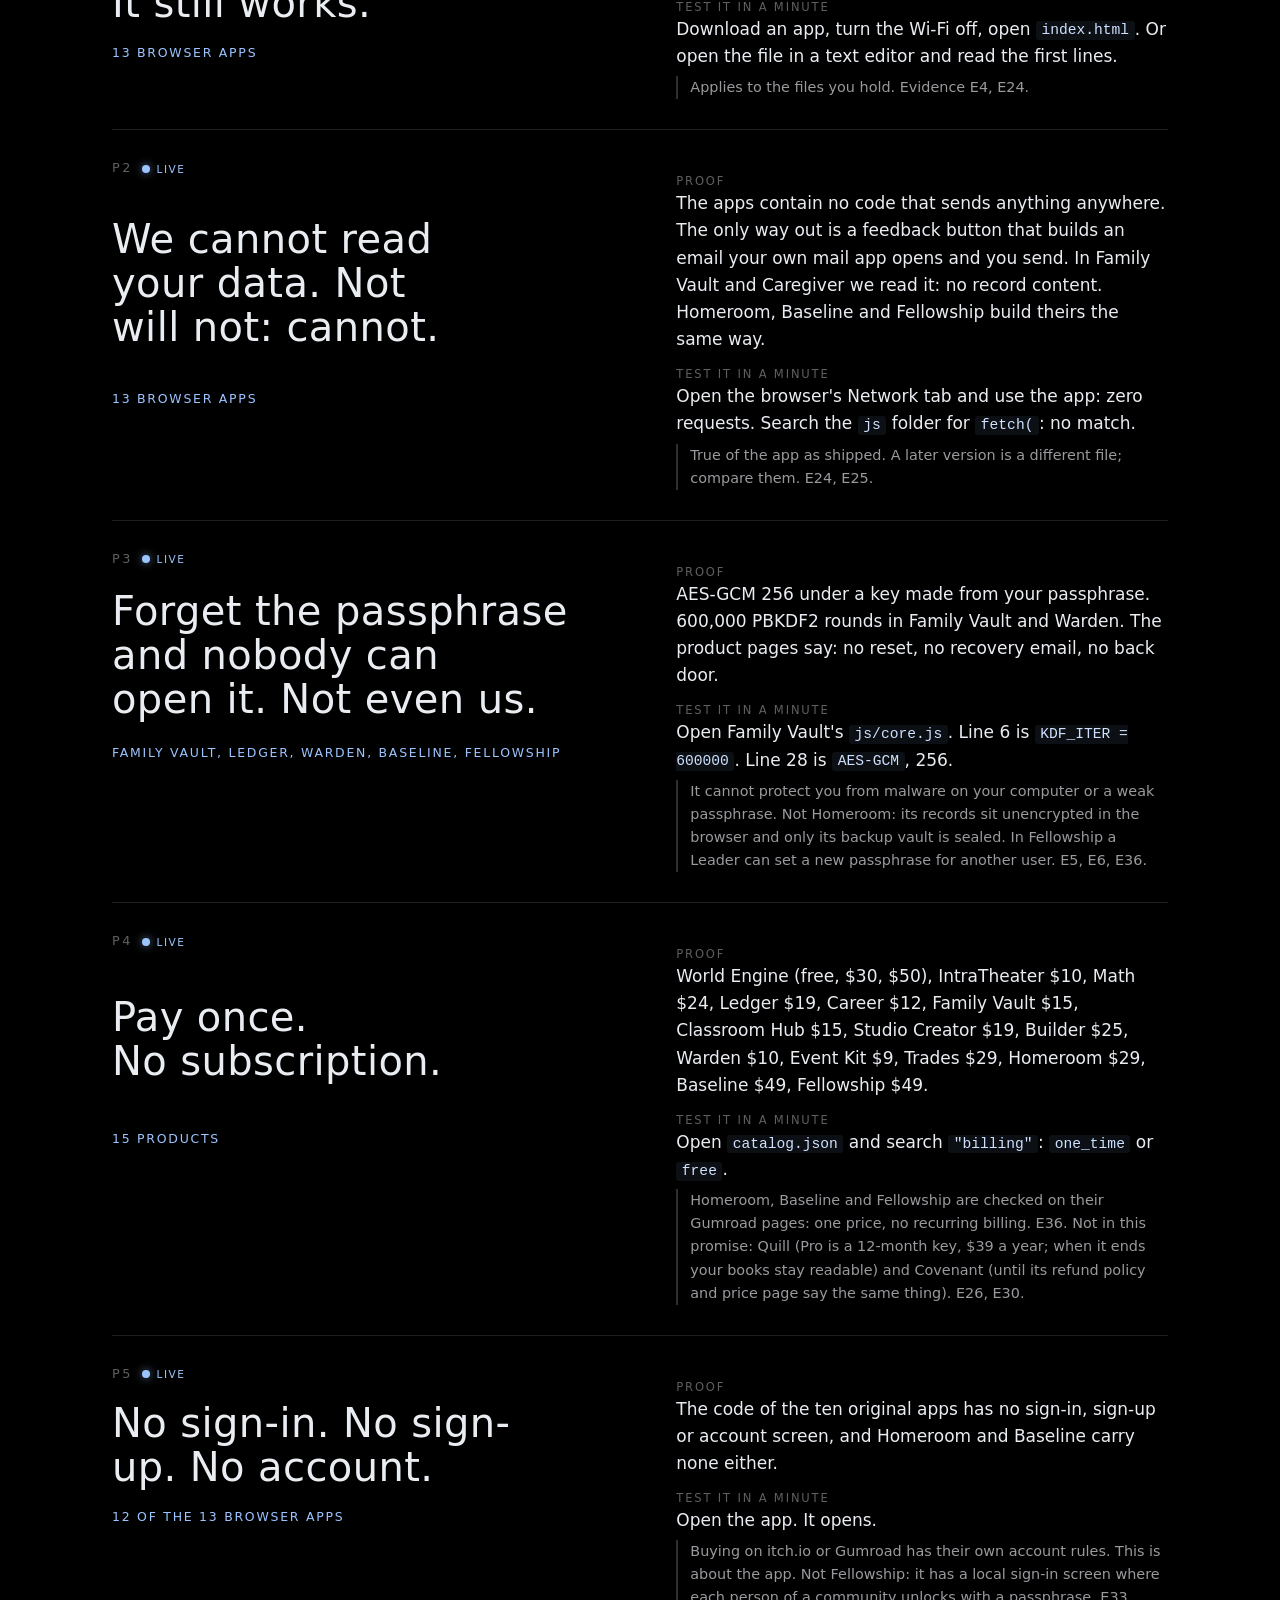
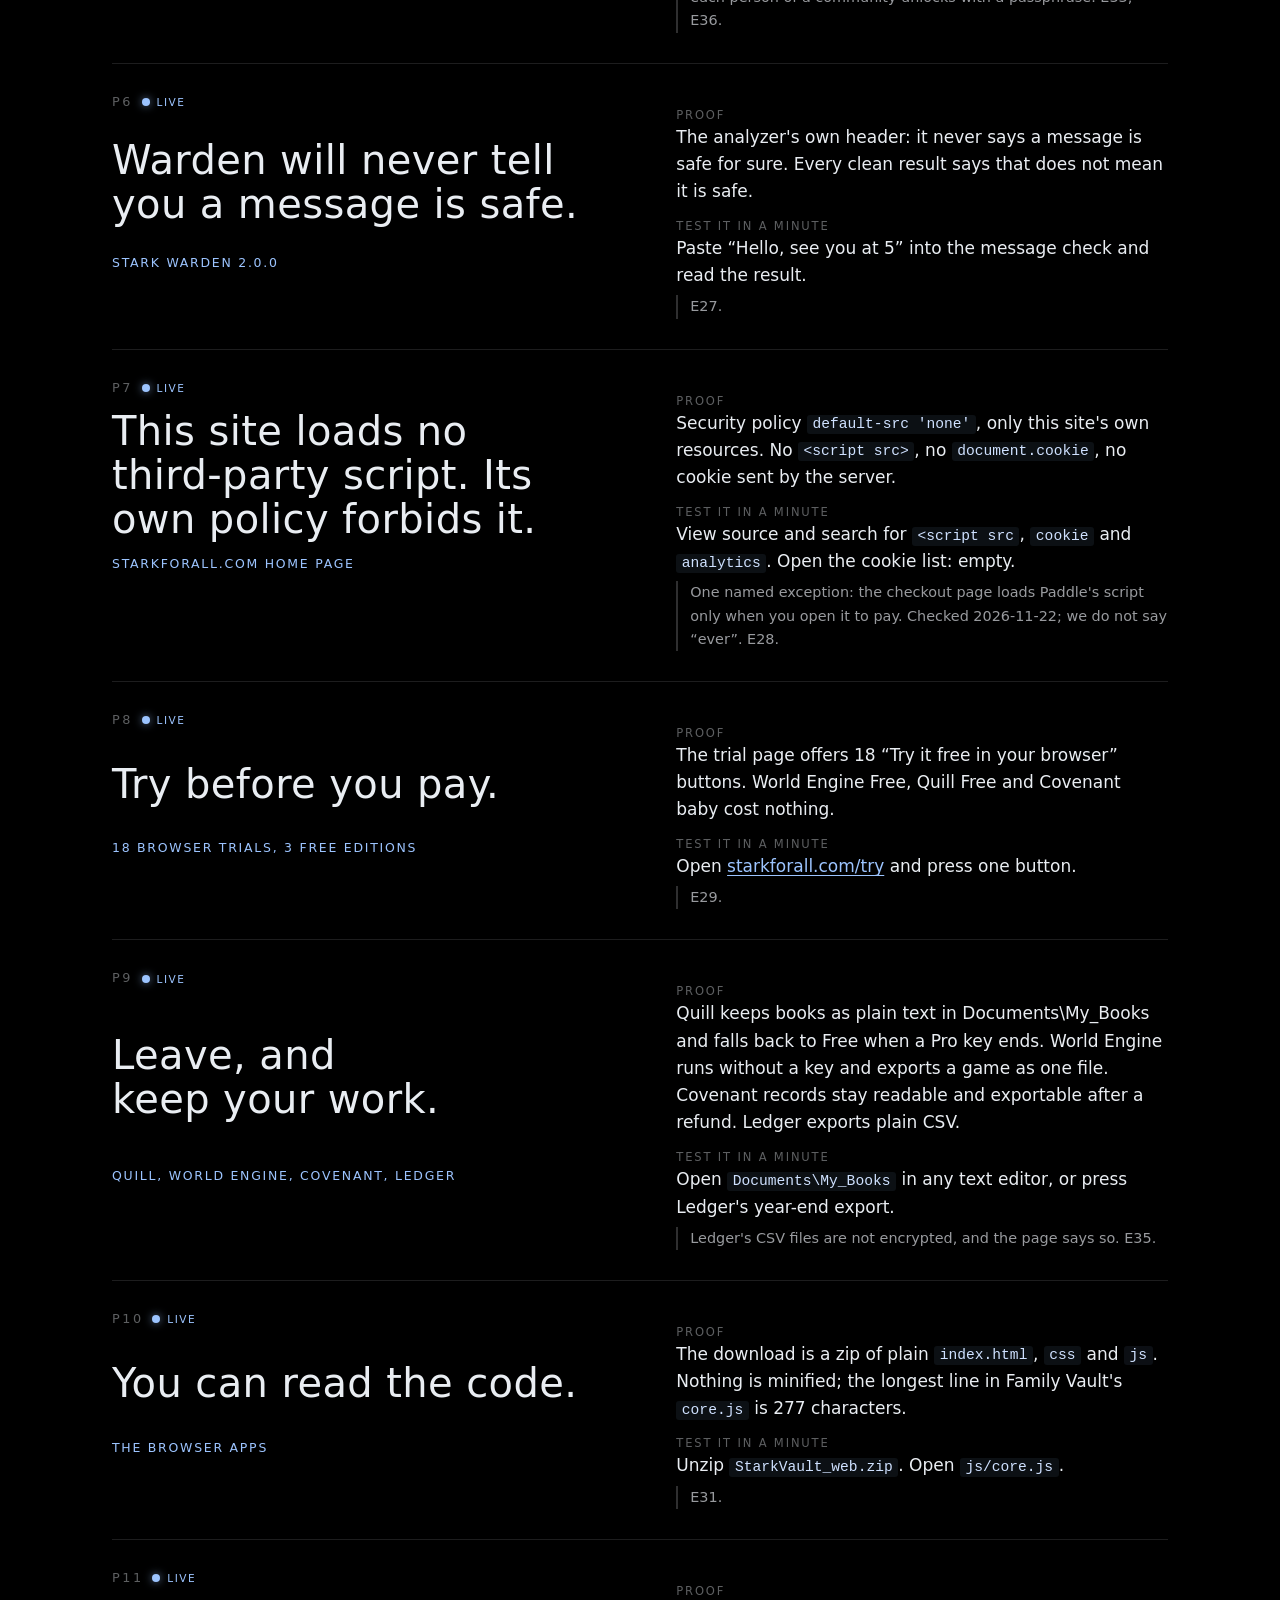
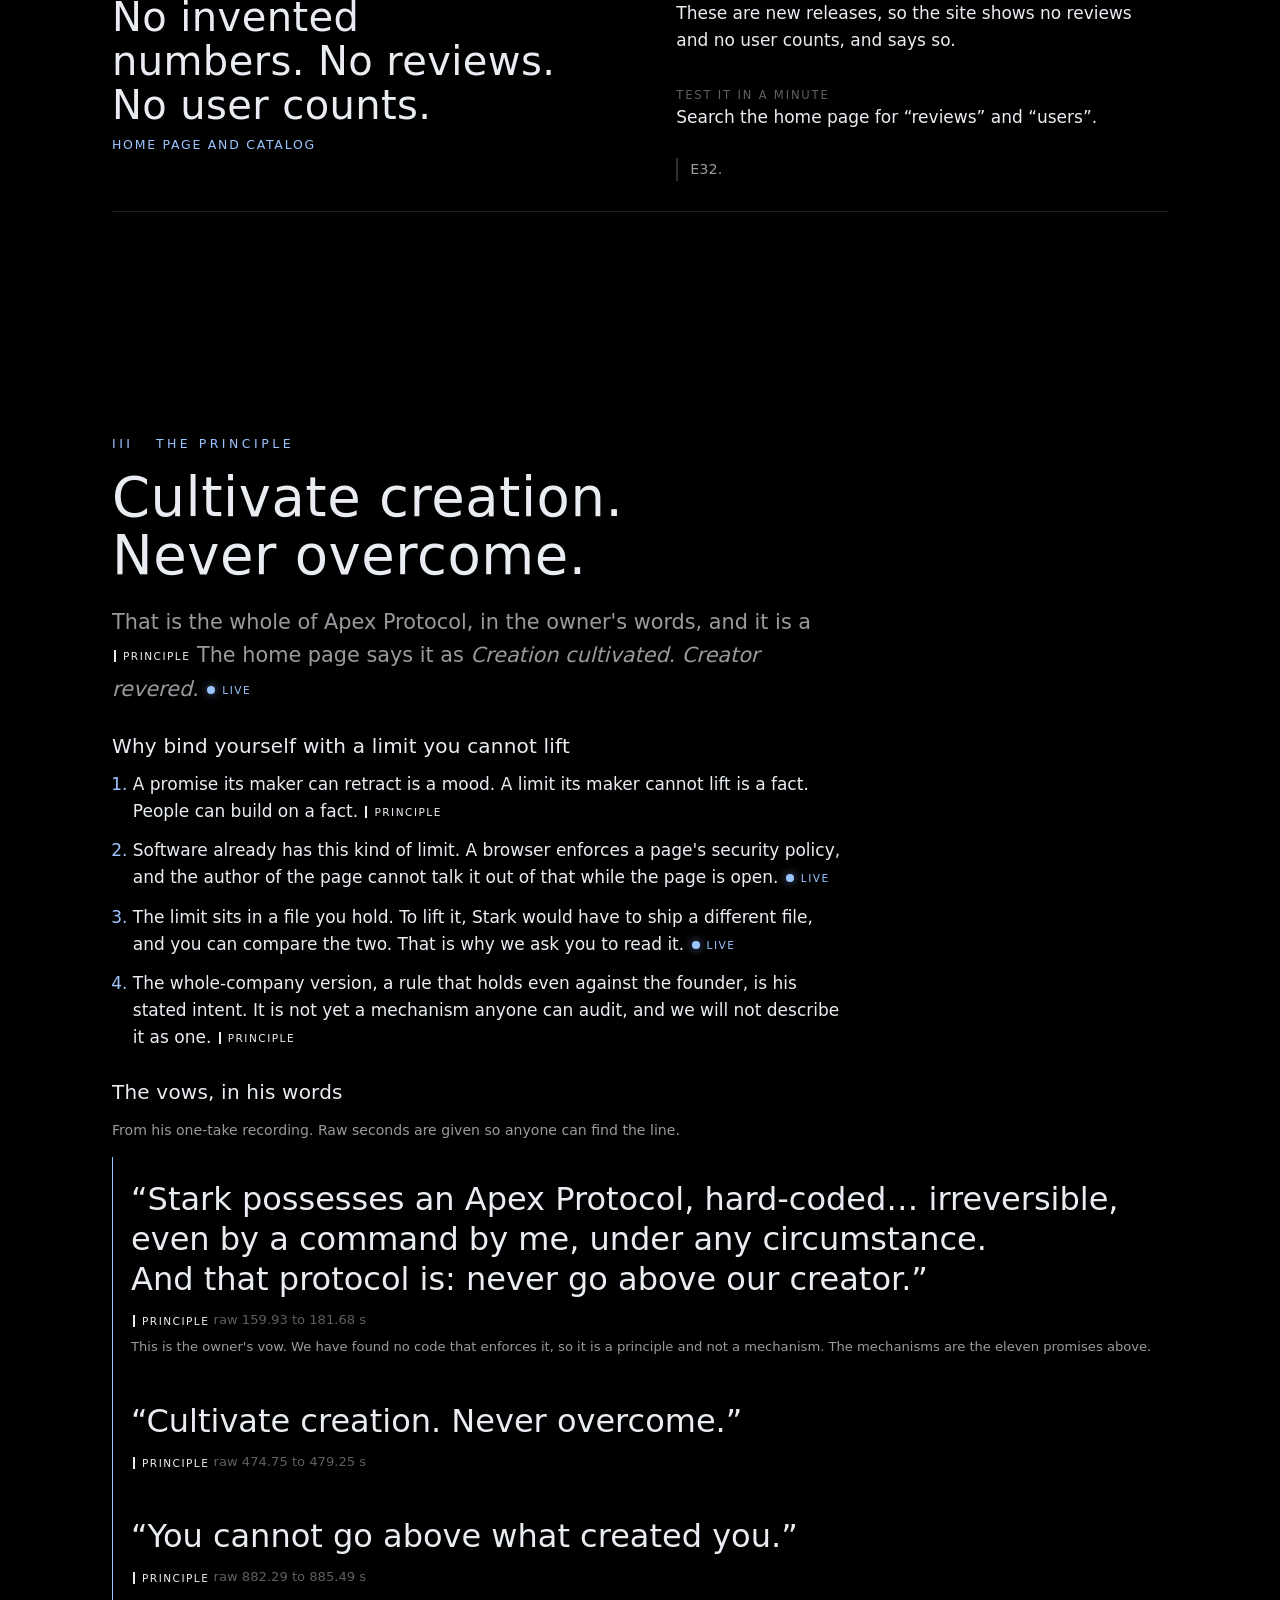
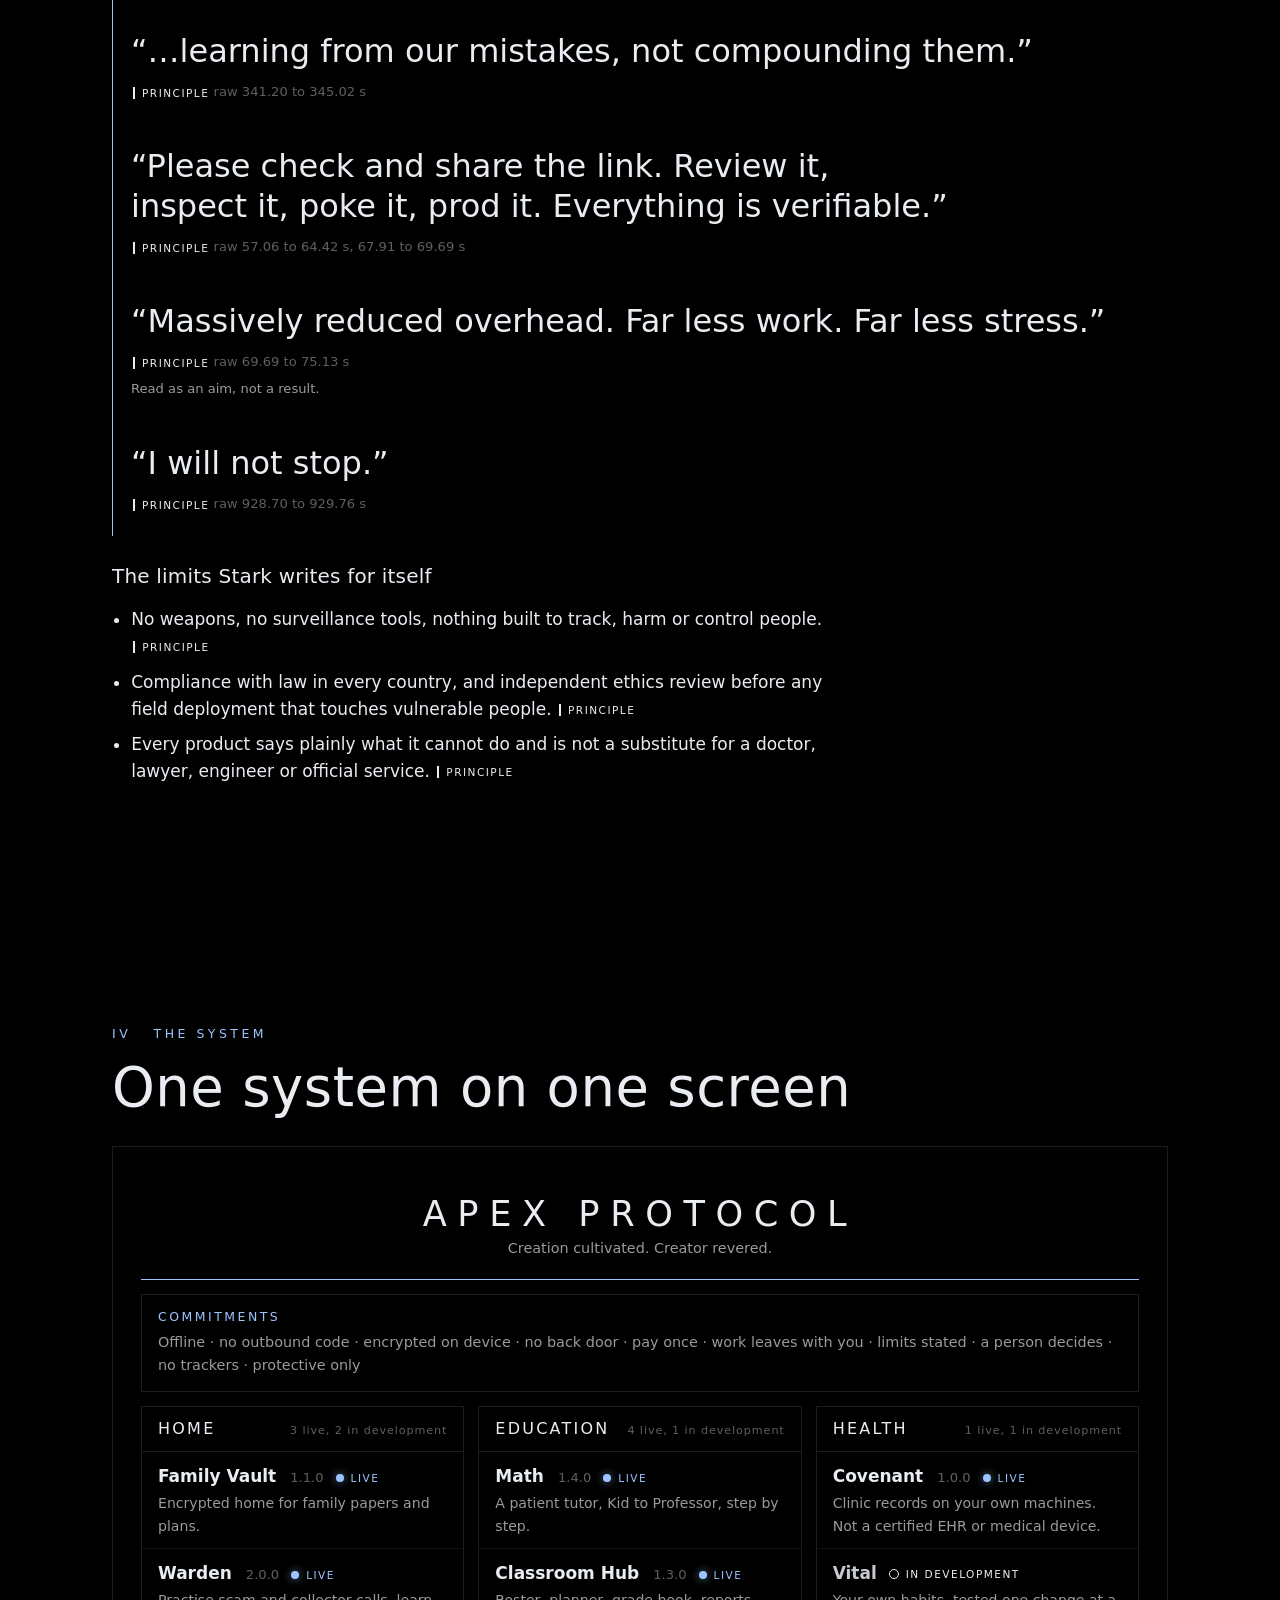
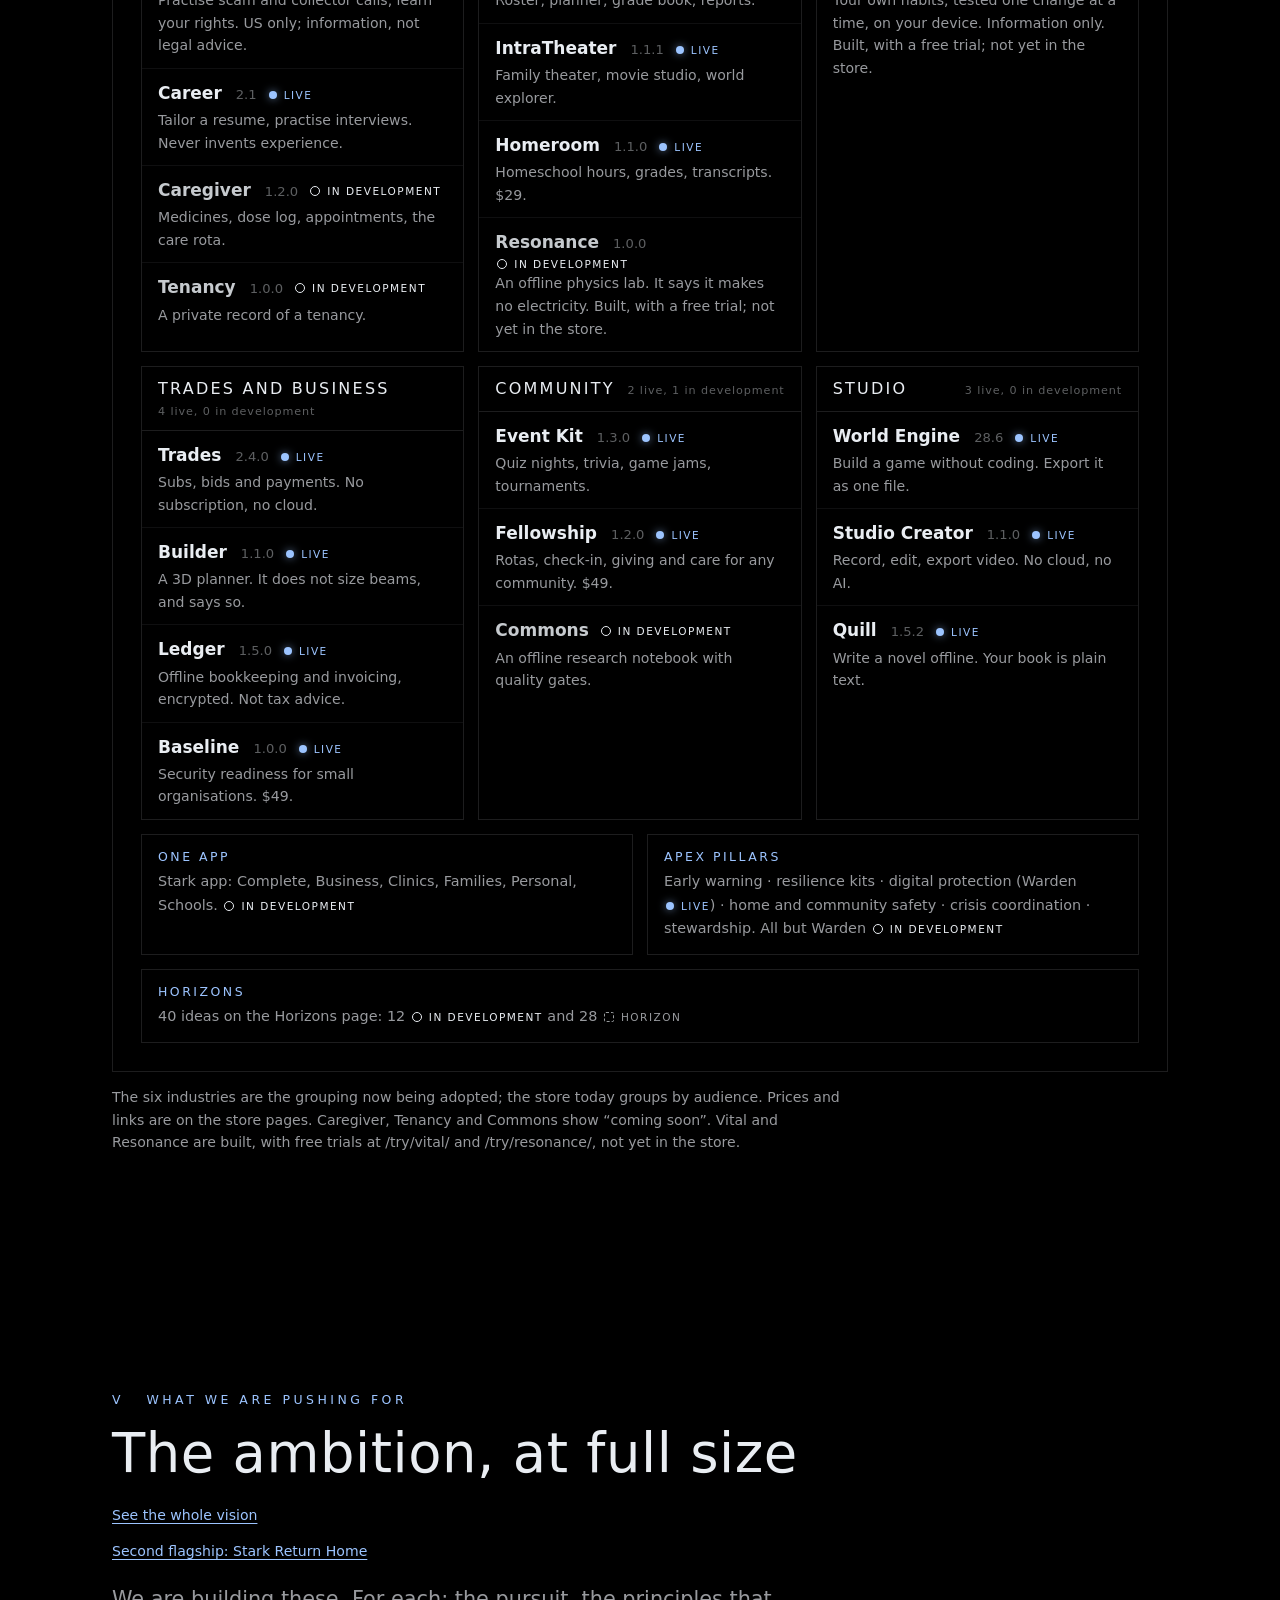
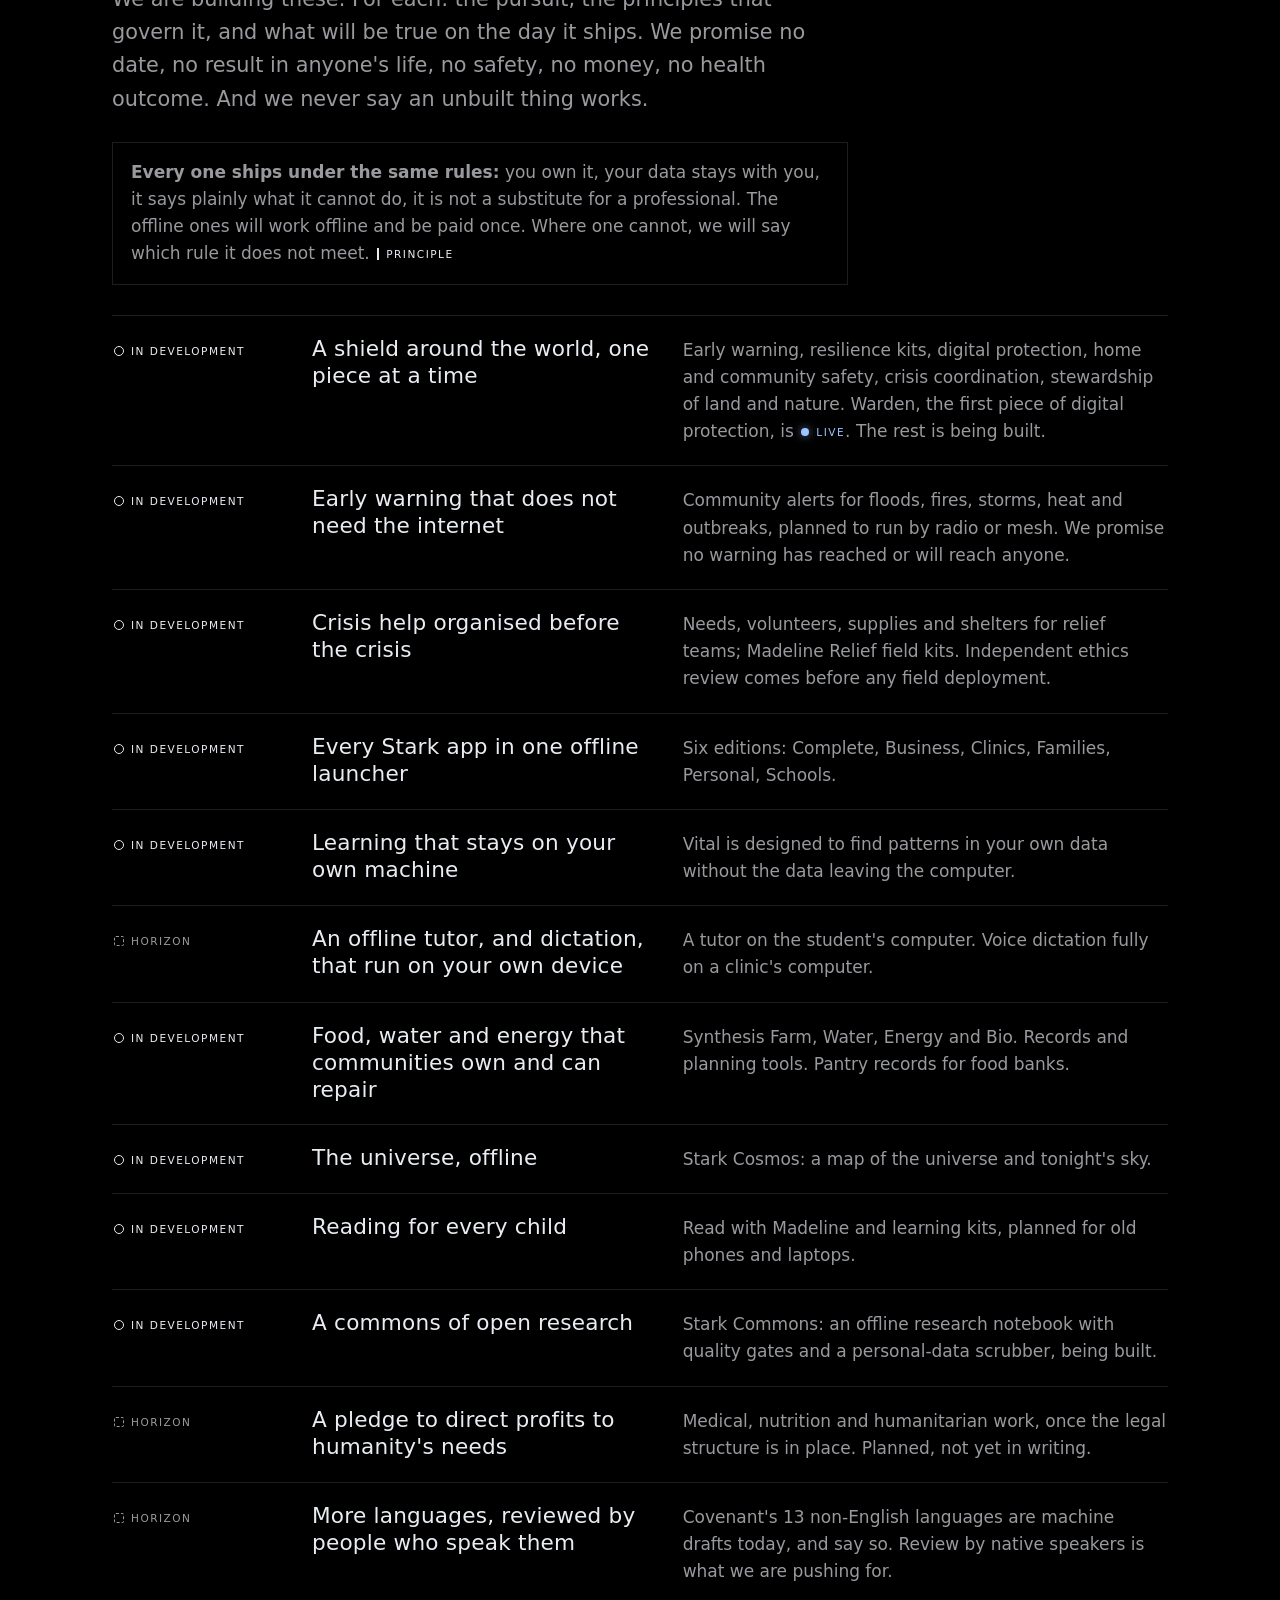
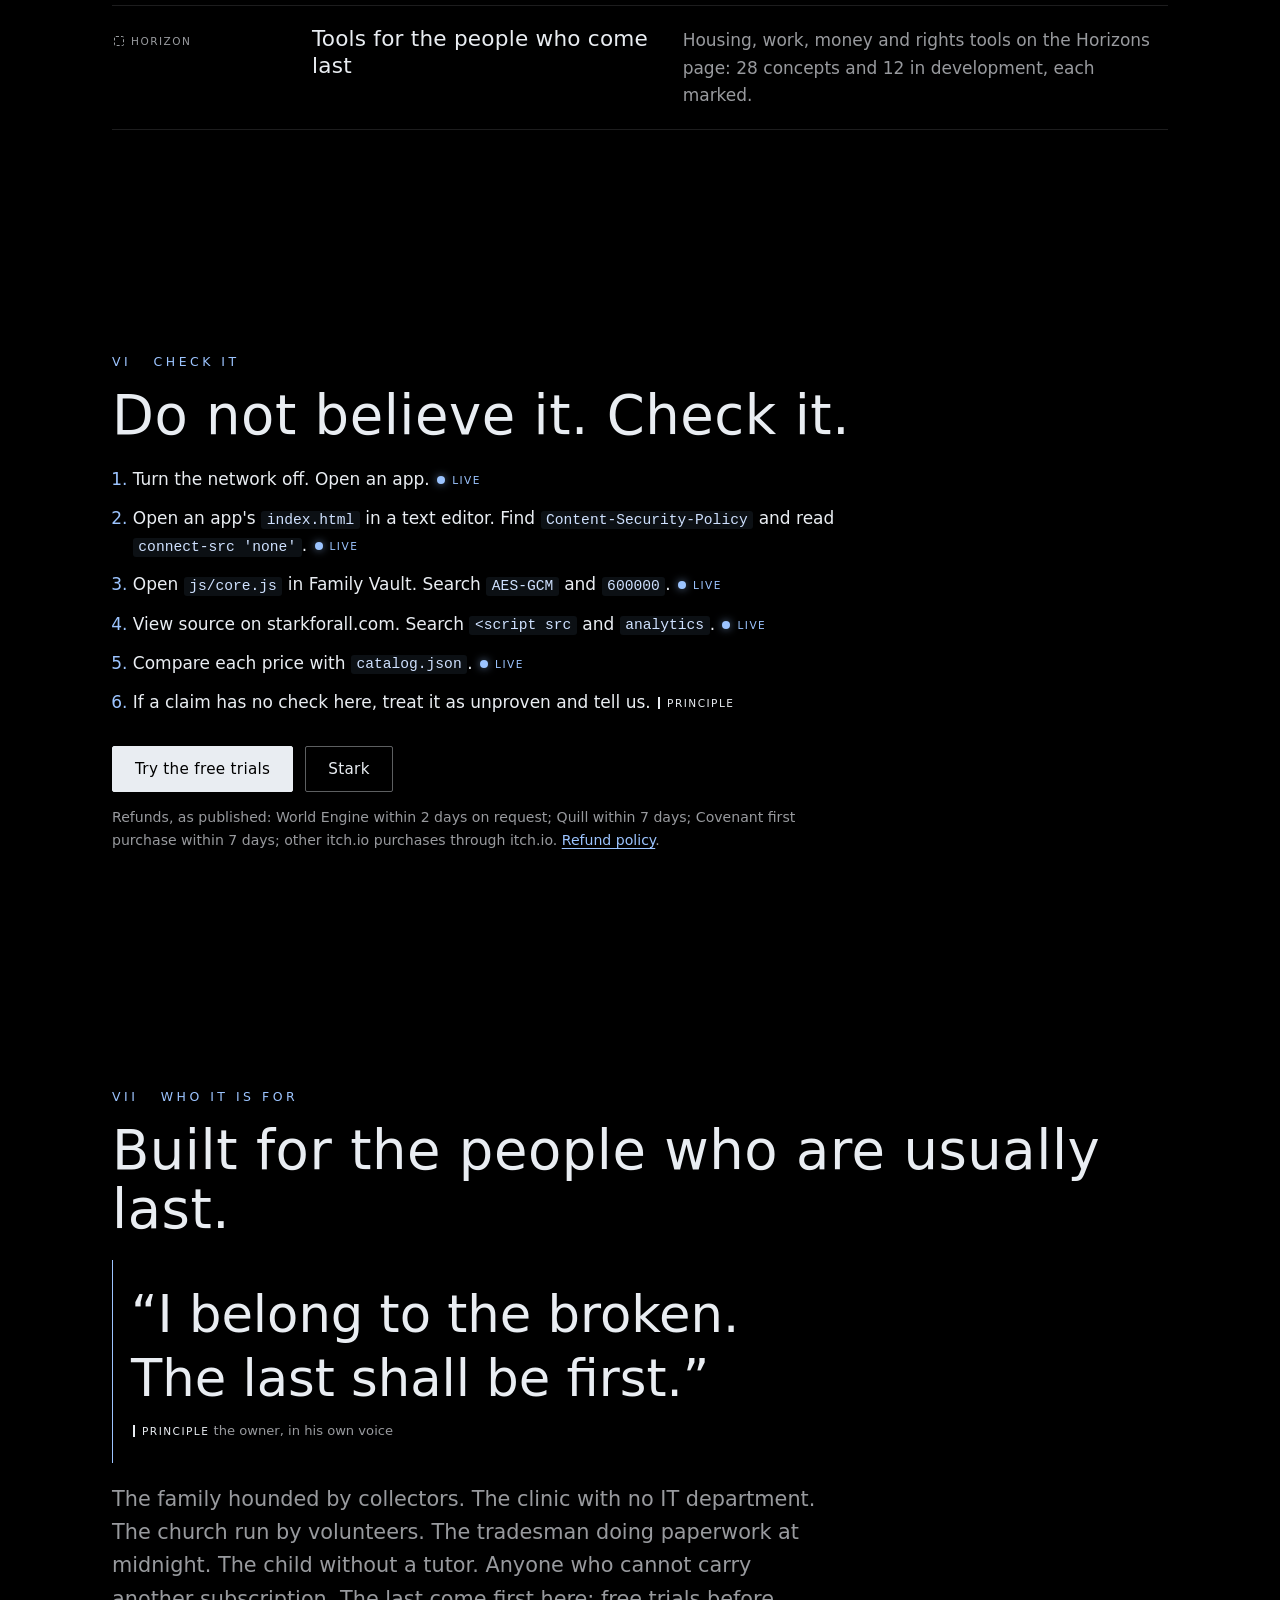
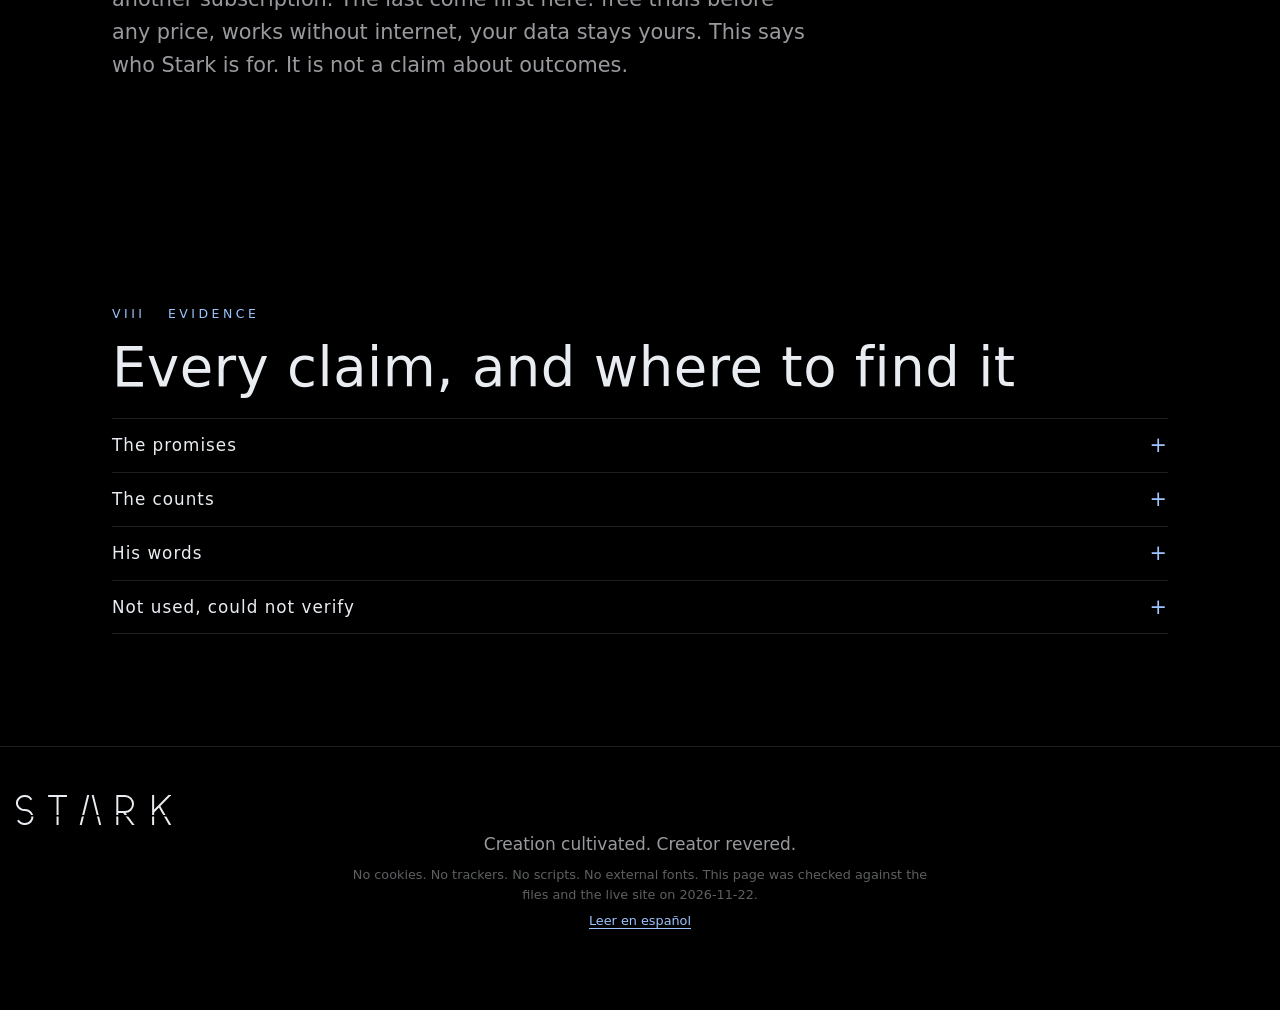
==== commit 6df21804: "Spanish page /apex/es/, language links, versions of redeployed apps" ====
--- a/index.html
+++ b/index.html
@@ -9,6 +9,9 @@
 <title>Apex Protocol | Stark</title>
 <meta name="description" content="Apex Protocol is Stark&#x27;s rule to cultivate creation and never overcome it. Eleven promises you can test in a minute, 22 products, 17 on sale, and everything labelled live, in development, horizon or principle.">
 <link rel="canonical" href="https://starkforall.com/apex/">
+<link rel="alternate" hreflang="en" href="https://starkforall.com/apex/">
+<link rel="alternate" hreflang="es" href="https://starkforall.com/apex/es/">
+<link rel="alternate" hreflang="x-default" href="https://starkforall.com/apex/">
 <meta property="og:type" content="website">
 <meta property="og:site_name" content="Stark">
 <meta property="og:title" content="Apex Protocol. Pull the plug. It still works.">
@@ -23,7 +26,7 @@
 <link rel="stylesheet" href="apex.css">
 </head>
 <body>
-<header class="top"><a class="wm" href="#top" aria-label="Stark"><img src="wordmark_solid.svg" width="83" height="16" alt="Stark"></a><nav aria-label="Sections"><a href="#promises">Promises</a><a href="#map">System</a><a href="#pushing">Pushing for</a><a href="#check">Check</a></nav></header>
+<header class="top"><a class="wm" href="#top" aria-label="Stark"><img src="wordmark_solid.svg" width="83" height="16" alt="Stark"></a><nav aria-label="Sections"><a href="#promises">Promises</a><a href="#map">System</a><a href="#pushing">Pushing for</a><a href="#check">Check</a><a href="es/" hreflang="es" lang="es">Español</a></nav></header>
 <main id="top">
 
 <section class="hero" aria-labelledby="h1">
@@ -138,7 +141,7 @@
 <div class="map">
 <div class="m-top"><b>APEX PROTOCOL</b><span>Creation cultivated. Creator revered.</span></div>
 <div class="m-row"><div class="m-box"><h3>Commitments</h3><p>Offline &middot; no outbound code &middot; encrypted on device &middot; no back door &middot; pay once &middot; work leaves with you &middot; limits stated &middot; a person decides &middot; no trackers &middot; protective only</p></div></div>
-<div class="m-inds"><section class="ind"><h3>Home <small>3 live, 2 in development</small></h3><ul><li class="prod p-live"><div class="ph"><b>Family Vault</b> <span class="ver">1.1.0</span> <span class="tag t-live">Live</span></div><span>Encrypted home for family papers and plans.</span></li><li class="prod p-live"><div class="ph"><b>Warden</b> <span class="ver">2.0.0</span> <span class="tag t-live">Live</span></div><span>Practise scam and collector calls, learn your rights. US only; information, not legal advice.</span></li><li class="prod p-live"><div class="ph"><b>Career</b> <span class="ver">2.1</span> <span class="tag t-live">Live</span></div><span>Tailor a resume, practise interviews. Never invents experience.</span></li><li class="prod p-dev"><div class="ph"><b>Caregiver</b> <span class="ver">1.2.0</span> <span class="tag t-dev">In development</span></div><span>Medicines, dose log, appointments, the care rota.</span></li><li class="prod p-dev"><div class="ph"><b>Tenancy</b> <span class="ver">1.0.0</span> <span class="tag t-dev">In development</span></div><span>A private record of a tenancy.</span></li></ul></section><section class="ind"><h3>Education <small>4 live, 1 in development</small></h3><ul><li class="prod p-live"><div class="ph"><b>Math</b> <span class="ver">1.1</span> <span class="tag t-live">Live</span></div><span>A patient tutor, Kid to Professor, step by step.</span></li><li class="prod p-live"><div class="ph"><b>Classroom Hub</b> <span class="ver">1.1.0</span> <span class="tag t-live">Live</span></div><span>Roster, planner, grade book, reports.</span></li><li class="prod p-live"><div class="ph"><b>IntraTheater</b> <span class="ver">1.1.1</span> <span class="tag t-live">Live</span></div><span>Family theater, movie studio, world explorer.</span></li><li class="prod p-live"><div class="ph"><b>Homeroom</b> <span class="ver">1.1.0</span> <span class="tag t-live">Live</span></div><span>Homeschool hours, grades, transcripts. $29.</span></li><li class="prod p-dev"><div class="ph"><b>Resonance</b> <span class="ver">1.0.0</span> <span class="tag t-dev">In development</span></div><span>An offline physics lab. It says it makes no electricity. Built, with a free trial; not yet in the store.</span></li></ul></section><section class="ind"><h3>Health <small>1 live, 1 in development</small></h3><ul><li class="prod p-live"><div class="ph"><b>Covenant</b> <span class="ver">1.0.0</span> <span class="tag t-live">Live</span></div><span>Clinic records on your own machines. Not a certified EHR or medical device.</span></li><li class="prod p-dev"><div class="ph"><b>Vital</b> <span class="tag t-dev">In development</span></div><span>Your own habits, tested one change at a time, on your device. Information only. Built, with a free trial; not yet in the store.</span></li></ul></section><section class="ind"><h3>Trades and Business <small>4 live, 0 in development</small></h3><ul><li class="prod p-live"><div class="ph"><b>Trades</b> <span class="ver">2.1</span> <span class="tag t-live">Live</span></div><span>Subs, bids and payments. No subscription, no cloud.</span></li><li class="prod p-live"><div class="ph"><b>Builder</b> <span class="ver">1.1.0</span> <span class="tag t-live">Live</span></div><span>A 3D planner. It does not size beams, and says so.</span></li><li class="prod p-live"><div class="ph"><b>Ledger</b> <span class="ver">1.4.0</span> <span class="tag t-live">Live</span></div><span>Offline bookkeeping and invoicing, encrypted. Not tax advice.</span></li><li class="prod p-live"><div class="ph"><b>Baseline</b> <span class="ver">1.0.0</span> <span class="tag t-live">Live</span></div><span>Security readiness for small organisations. $49.</span></li></ul></section><section class="ind"><h3>Community <small>2 live, 1 in development</small></h3><ul><li class="prod p-live"><div class="ph"><b>Event Kit</b> <span class="ver">1.1.0</span> <span class="tag t-live">Live</span></div><span>Quiz nights, trivia, game jams, tournaments.</span></li><li class="prod p-live"><div class="ph"><b>Fellowship</b> <span class="ver">1.1.0</span> <span class="tag t-live">Live</span></div><span>Rotas, check-in, giving and care for any community. $49.</span></li><li class="prod p-dev"><div class="ph"><b>Commons</b> <span class="tag t-dev">In development</span></div><span>An offline research notebook with quality gates.</span></li></ul></section><section class="ind"><h3>Studio <small>3 live, 0 in development</small></h3><ul><li class="prod p-live"><div class="ph"><b>World Engine</b> <span class="ver">28.6</span> <span class="tag t-live">Live</span></div><span>Build a game without coding. Export it as one file.</span></li><li class="prod p-live"><div class="ph"><b>Studio Creator</b> <span class="ver">1.1.0</span> <span class="tag t-live">Live</span></div><span>Record, edit, export video. No cloud, no AI.</span></li><li class="prod p-live"><div class="ph"><b>Quill</b> <span class="ver">1.5.2</span> <span class="tag t-live">Live</span></div><span>Write a novel offline. Your book is plain text.</span></li></ul></section></div>
+<div class="m-inds"><section class="ind"><h3>Home <small>3 live, 2 in development</small></h3><ul><li class="prod p-live"><div class="ph"><b>Family Vault</b> <span class="ver">1.1.0</span> <span class="tag t-live">Live</span></div><span>Encrypted home for family papers and plans.</span></li><li class="prod p-live"><div class="ph"><b>Warden</b> <span class="ver">2.0.0</span> <span class="tag t-live">Live</span></div><span>Practise scam and collector calls, learn your rights. US only; information, not legal advice.</span></li><li class="prod p-live"><div class="ph"><b>Career</b> <span class="ver">2.1</span> <span class="tag t-live">Live</span></div><span>Tailor a resume, practise interviews. Never invents experience.</span></li><li class="prod p-dev"><div class="ph"><b>Caregiver</b> <span class="ver">1.2.0</span> <span class="tag t-dev">In development</span></div><span>Medicines, dose log, appointments, the care rota.</span></li><li class="prod p-dev"><div class="ph"><b>Tenancy</b> <span class="ver">1.0.0</span> <span class="tag t-dev">In development</span></div><span>A private record of a tenancy.</span></li></ul></section><section class="ind"><h3>Education <small>4 live, 1 in development</small></h3><ul><li class="prod p-live"><div class="ph"><b>Math</b> <span class="ver">1.4.0</span> <span class="tag t-live">Live</span></div><span>A patient tutor, Kid to Professor, step by step.</span></li><li class="prod p-live"><div class="ph"><b>Classroom Hub</b> <span class="ver">1.3.0</span> <span class="tag t-live">Live</span></div><span>Roster, planner, grade book, reports.</span></li><li class="prod p-live"><div class="ph"><b>IntraTheater</b> <span class="ver">1.1.1</span> <span class="tag t-live">Live</span></div><span>Family theater, movie studio, world explorer.</span></li><li class="prod p-live"><div class="ph"><b>Homeroom</b> <span class="ver">1.1.0</span> <span class="tag t-live">Live</span></div><span>Homeschool hours, grades, transcripts. $29.</span></li><li class="prod p-dev"><div class="ph"><b>Resonance</b> <span class="ver">1.0.0</span> <span class="tag t-dev">In development</span></div><span>An offline physics lab. It says it makes no electricity. Built, with a free trial; not yet in the store.</span></li></ul></section><section class="ind"><h3>Health <small>1 live, 1 in development</small></h3><ul><li class="prod p-live"><div class="ph"><b>Covenant</b> <span class="ver">1.0.0</span> <span class="tag t-live">Live</span></div><span>Clinic records on your own machines. Not a certified EHR or medical device.</span></li><li class="prod p-dev"><div class="ph"><b>Vital</b> <span class="tag t-dev">In development</span></div><span>Your own habits, tested one change at a time, on your device. Information only. Built, with a free trial; not yet in the store.</span></li></ul></section><section class="ind"><h3>Trades and Business <small>4 live, 0 in development</small></h3><ul><li class="prod p-live"><div class="ph"><b>Trades</b> <span class="ver">2.4.0</span> <span class="tag t-live">Live</span></div><span>Subs, bids and payments. No subscription, no cloud.</span></li><li class="prod p-live"><div class="ph"><b>Builder</b> <span class="ver">1.1.0</span> <span class="tag t-live">Live</span></div><span>A 3D planner. It does not size beams, and says so.</span></li><li class="prod p-live"><div class="ph"><b>Ledger</b> <span class="ver">1.5.0</span> <span class="tag t-live">Live</span></div><span>Offline bookkeeping and invoicing, encrypted. Not tax advice.</span></li><li class="prod p-live"><div class="ph"><b>Baseline</b> <span class="ver">1.0.0</span> <span class="tag t-live">Live</span></div><span>Security readiness for small organisations. $49.</span></li></ul></section><section class="ind"><h3>Community <small>2 live, 1 in development</small></h3><ul><li class="prod p-live"><div class="ph"><b>Event Kit</b> <span class="ver">1.3.0</span> <span class="tag t-live">Live</span></div><span>Quiz nights, trivia, game jams, tournaments.</span></li><li class="prod p-live"><div class="ph"><b>Fellowship</b> <span class="ver">1.2.0</span> <span class="tag t-live">Live</span></div><span>Rotas, check-in, giving and care for any community. $49.</span></li><li class="prod p-dev"><div class="ph"><b>Commons</b> <span class="tag t-dev">In development</span></div><span>An offline research notebook with quality gates.</span></li></ul></section><section class="ind"><h3>Studio <small>3 live, 0 in development</small></h3><ul><li class="prod p-live"><div class="ph"><b>World Engine</b> <span class="ver">28.6</span> <span class="tag t-live">Live</span></div><span>Build a game without coding. Export it as one file.</span></li><li class="prod p-live"><div class="ph"><b>Studio Creator</b> <span class="ver">1.1.0</span> <span class="tag t-live">Live</span></div><span>Record, edit, export video. No cloud, no AI.</span></li><li class="prod p-live"><div class="ph"><b>Quill</b> <span class="ver">1.5.2</span> <span class="tag t-live">Live</span></div><span>Write a novel offline. Your book is plain text.</span></li></ul></section></div>
 <div class="m-row two"><div class="m-box"><h3>One app</h3><p>Stark app: Complete, Business, Clinics, Families, Personal, Schools. <span class="tag t-dev">In development</span></p></div>
 <div class="m-box"><h3>Apex pillars</h3><p>Early warning &middot; resilience kits &middot; digital protection (Warden <span class="tag t-live">Live</span>) &middot; home and community safety &middot; crisis coordination &middot; stewardship. All but Warden <span class="tag t-dev">In development</span></p></div></div>
 <div class="m-row"><div class="m-box"><h3>Horizons</h3><p>40 ideas on the Horizons page: 12 <span class="tag t-dev">In development</span> and 28 <span class="tag t-hor">Horizon</span></p></div></div>
@@ -181,6 +184,6 @@
 <details><summary>Not used, could not verify</summary><ul class="plain nu"><li>“Hard-coded, irreversible, even by a command by me” as a mechanism: no enforcing code was found. It is stated as a vow.</li><li>“Multiple fail-safes” against economic instability: no mechanism found.</li><li>A profit pledge “under penalty of death”: a financial pledge the site does not state. Only the planned Commons pledge is used, as a horizon.</li><li>Earthships, water purifiers, self-healing gardens: vision in the talk, not on the site.</li><li>Refunds beyond the published policy. The home page says “7-day refunds”; the policy gives World Engine 2 days. We repeat only the policy.</li><li>“No tracker has ever loaded”, “pay once, never again”, “opens in ten years”: not provable.</li><li>“Pull the plug” and “cannot read your data” for Covenant, Quill, World Engine and Studio Creator: desktop apps, code not audited.</li></ul></details>
 </section>
 </main>
-<footer class="foot"><p class="wm big"><img src="wordmark.svg" width="155" height="30" alt="Stark"></p><p>Creation cultivated. Creator revered.</p><p class="small">No cookies. No trackers. No scripts. No external fonts. This page was checked against the files and the live site on 2026-11-22.</p></footer>
+<footer class="foot"><p class="wm big"><img src="wordmark.svg" width="155" height="30" alt="Stark"></p><p>Creation cultivated. Creator revered.</p><p class="small">No cookies. No trackers. No scripts. No external fonts. This page was checked against the files and the live site on 2026-11-22.</p><p class="small"><a href="es/" hreflang="es" lang="es">Leer en español</a></p></footer>
 </body>
 </html>
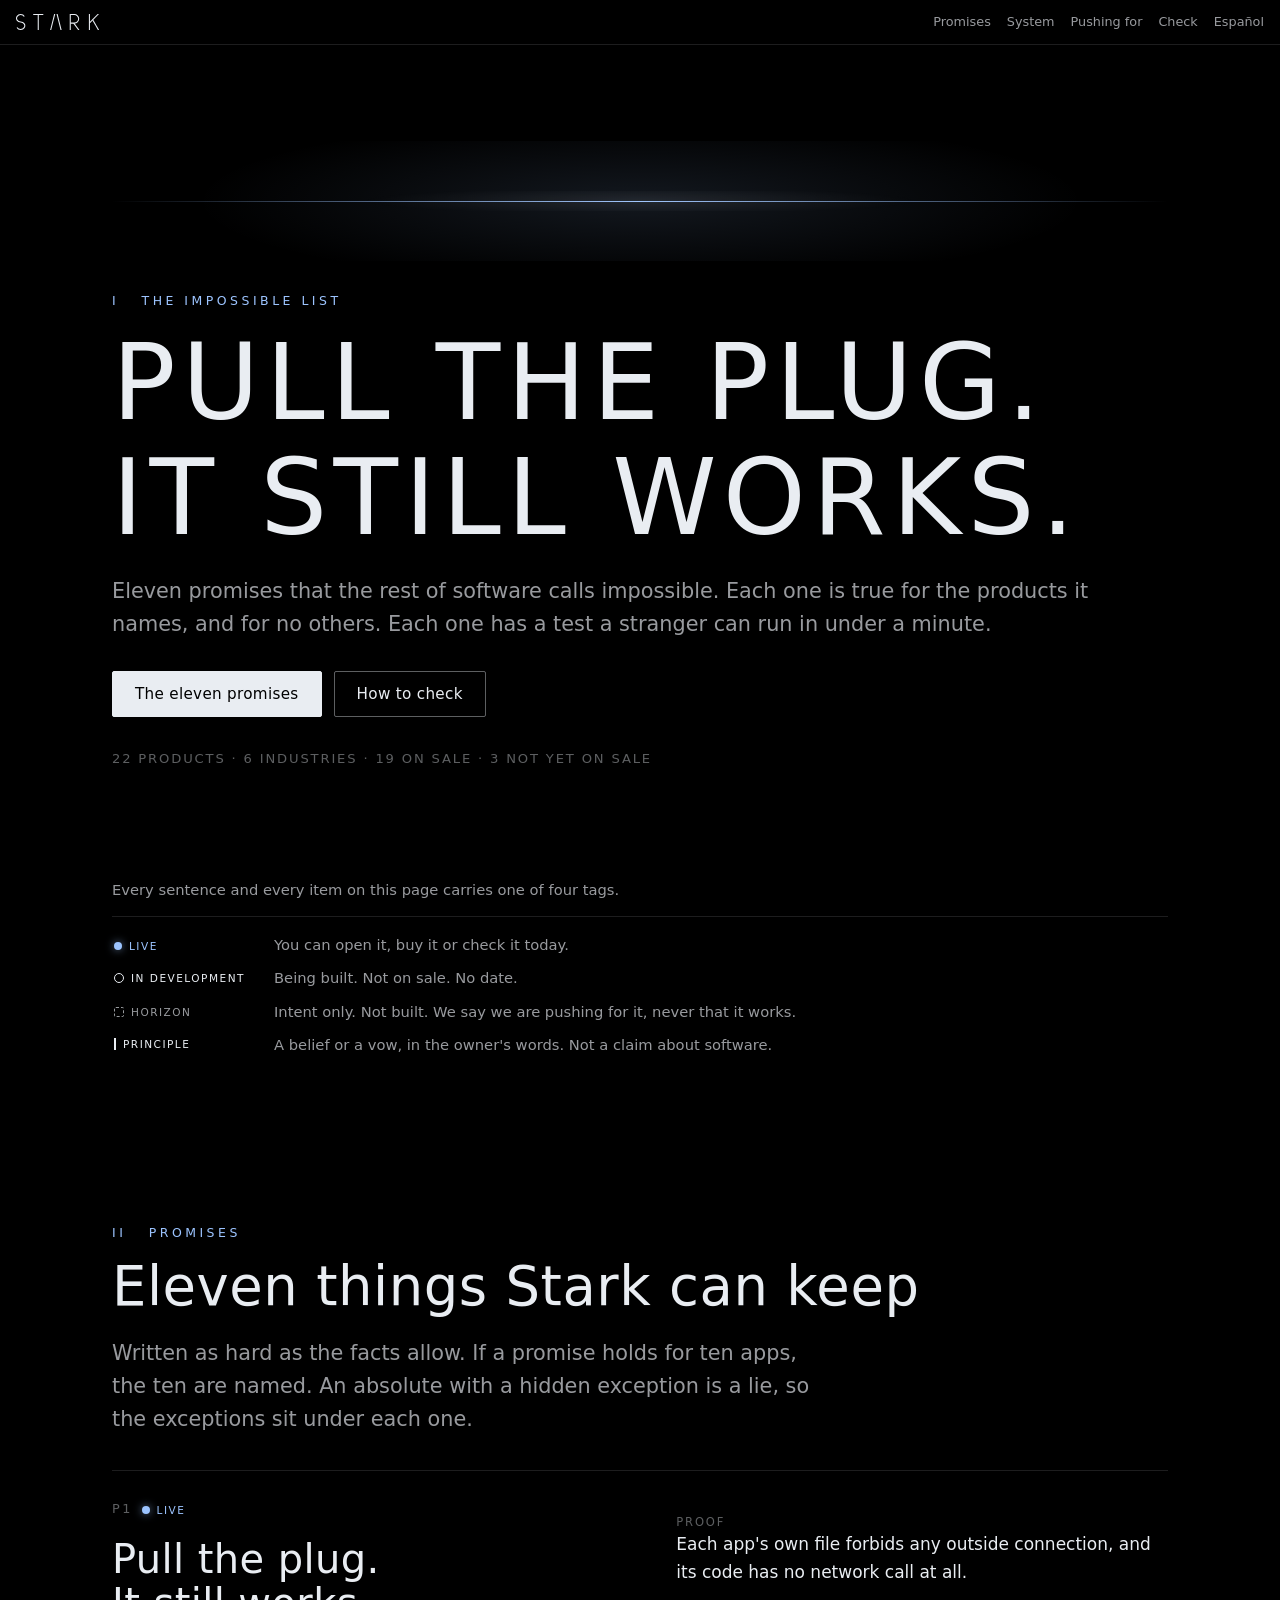
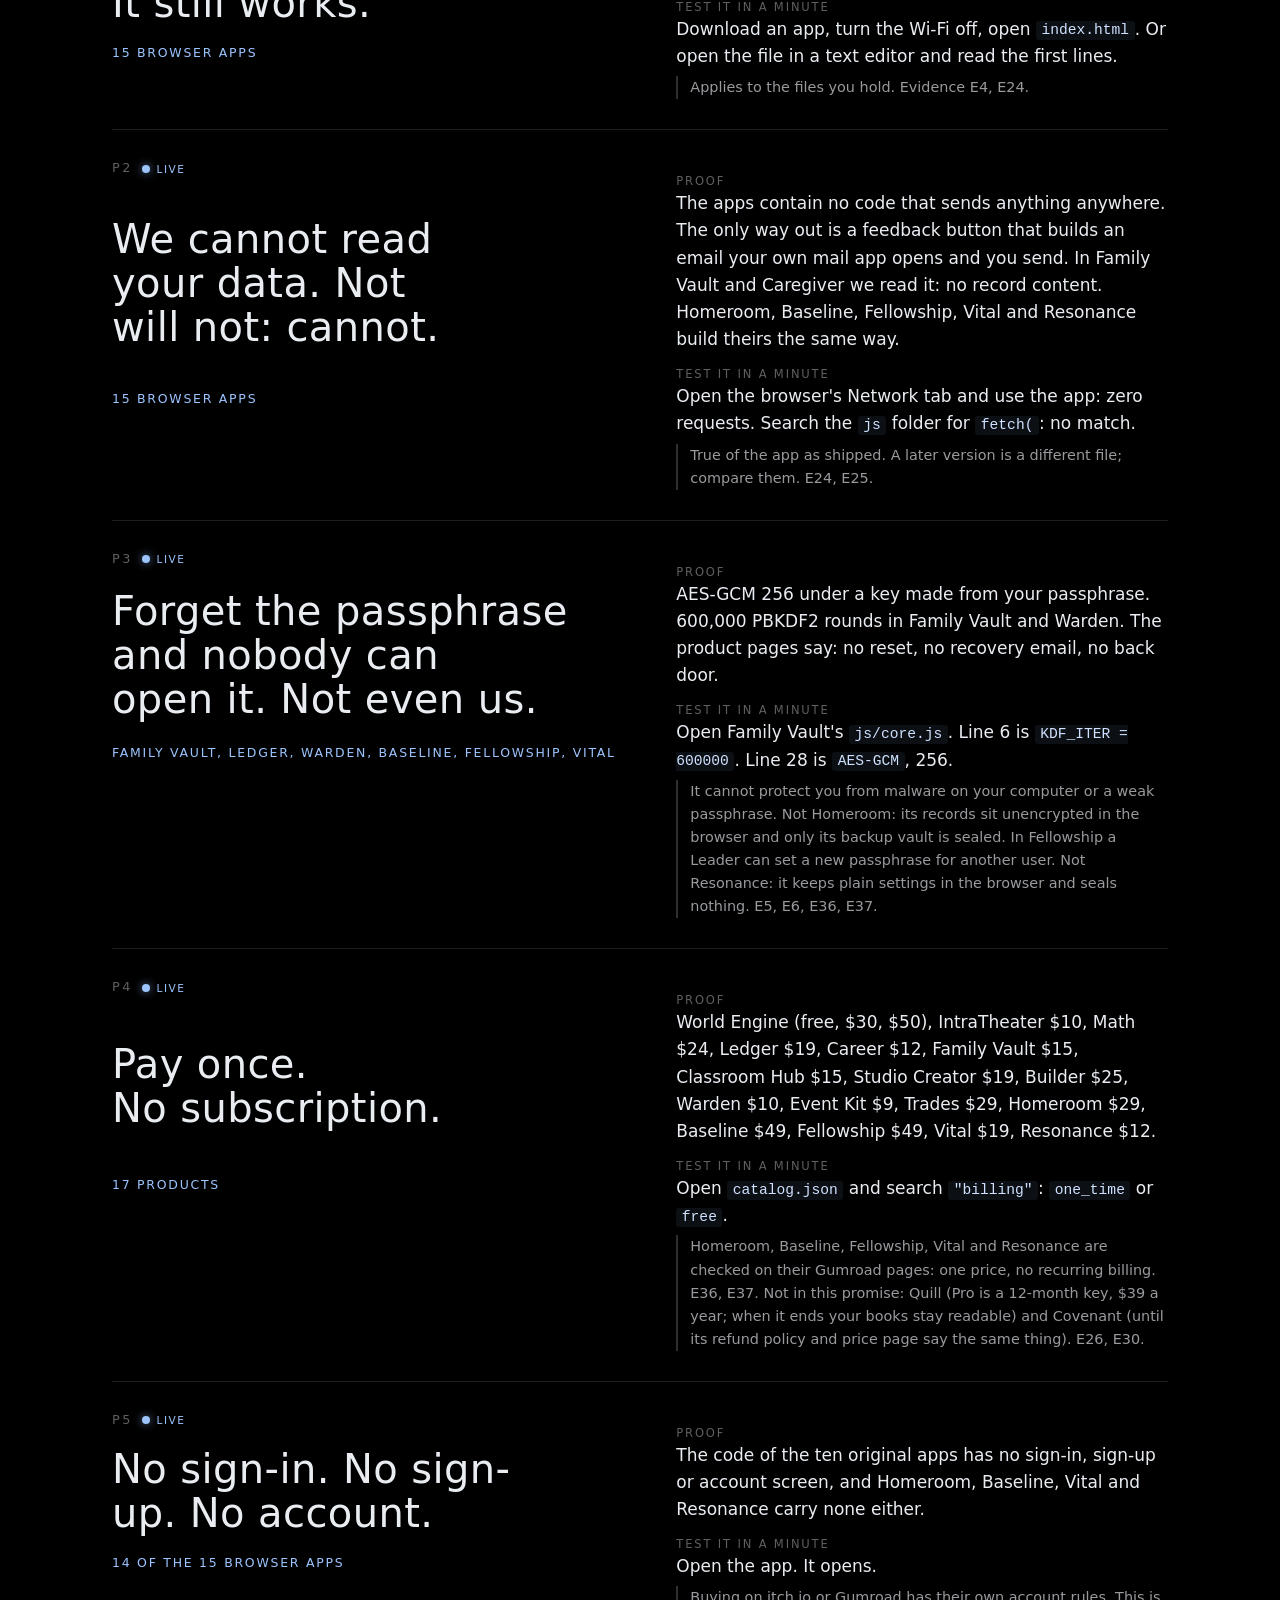
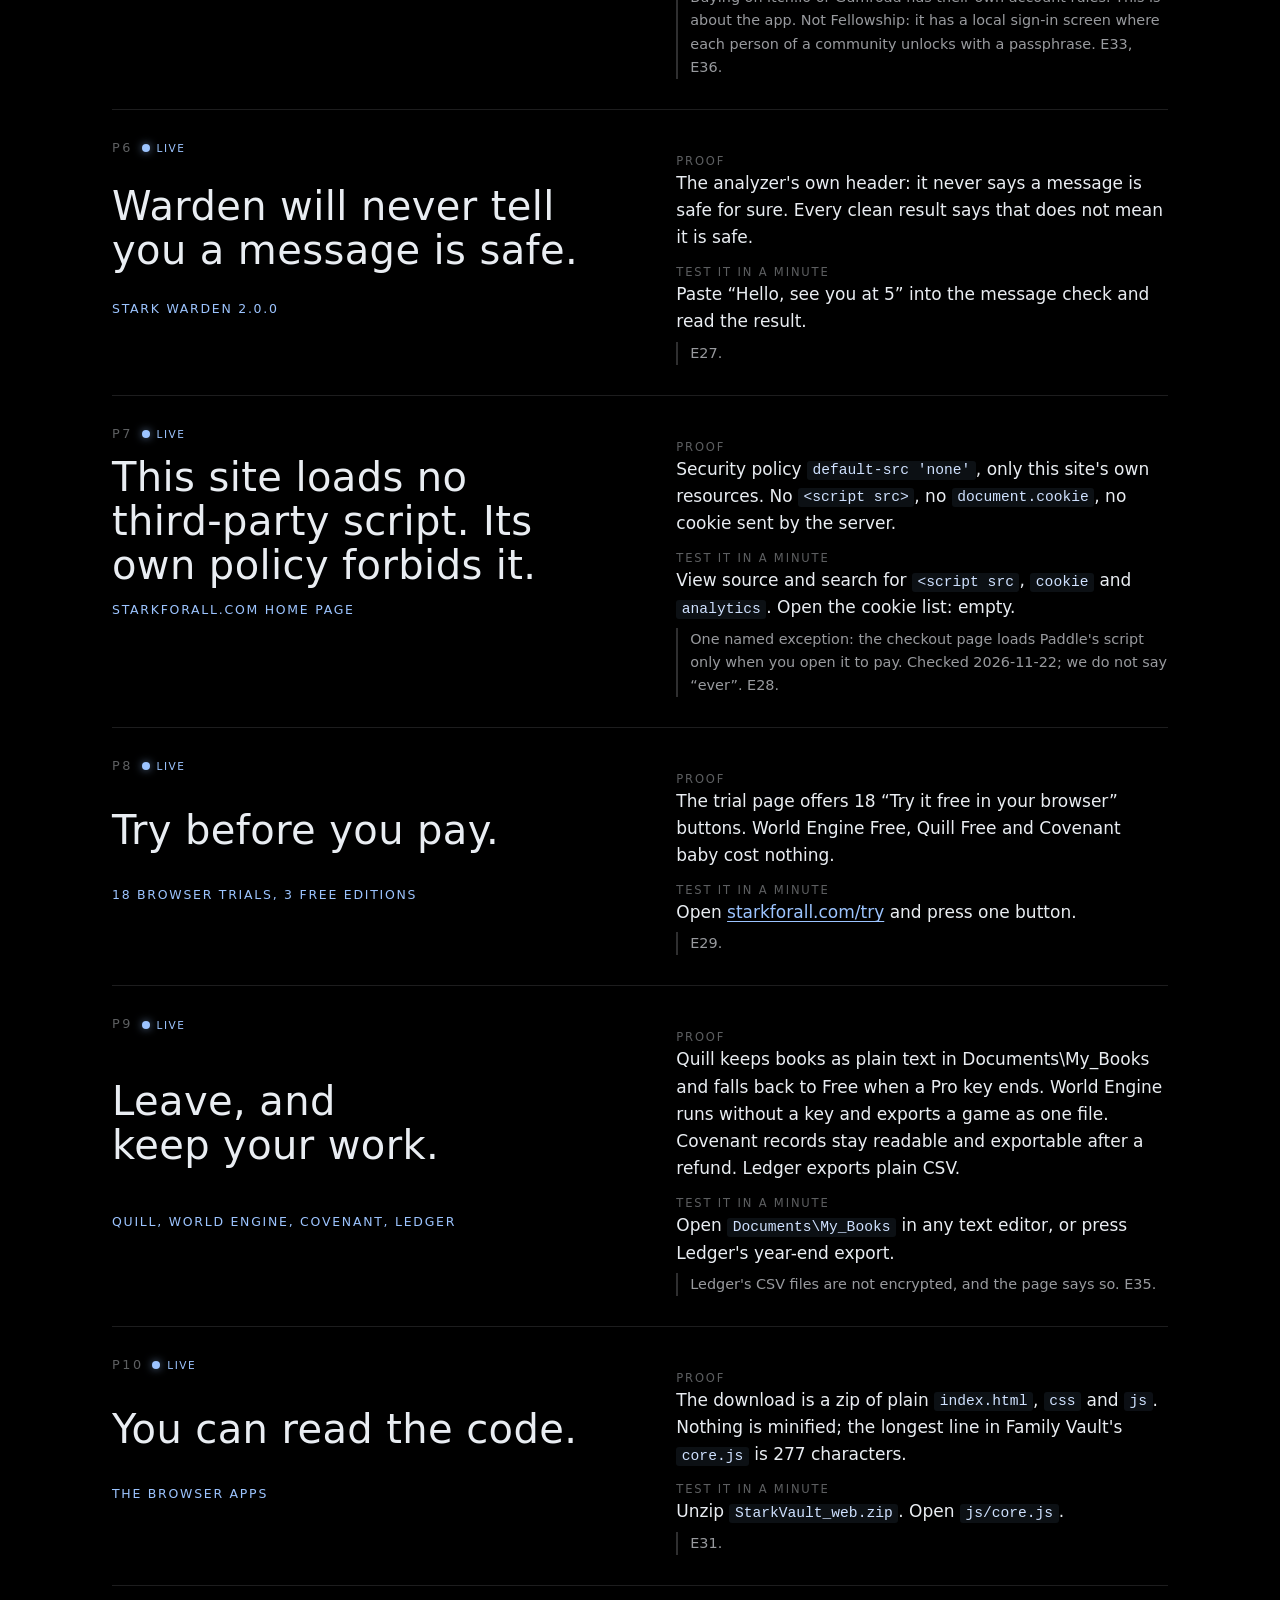
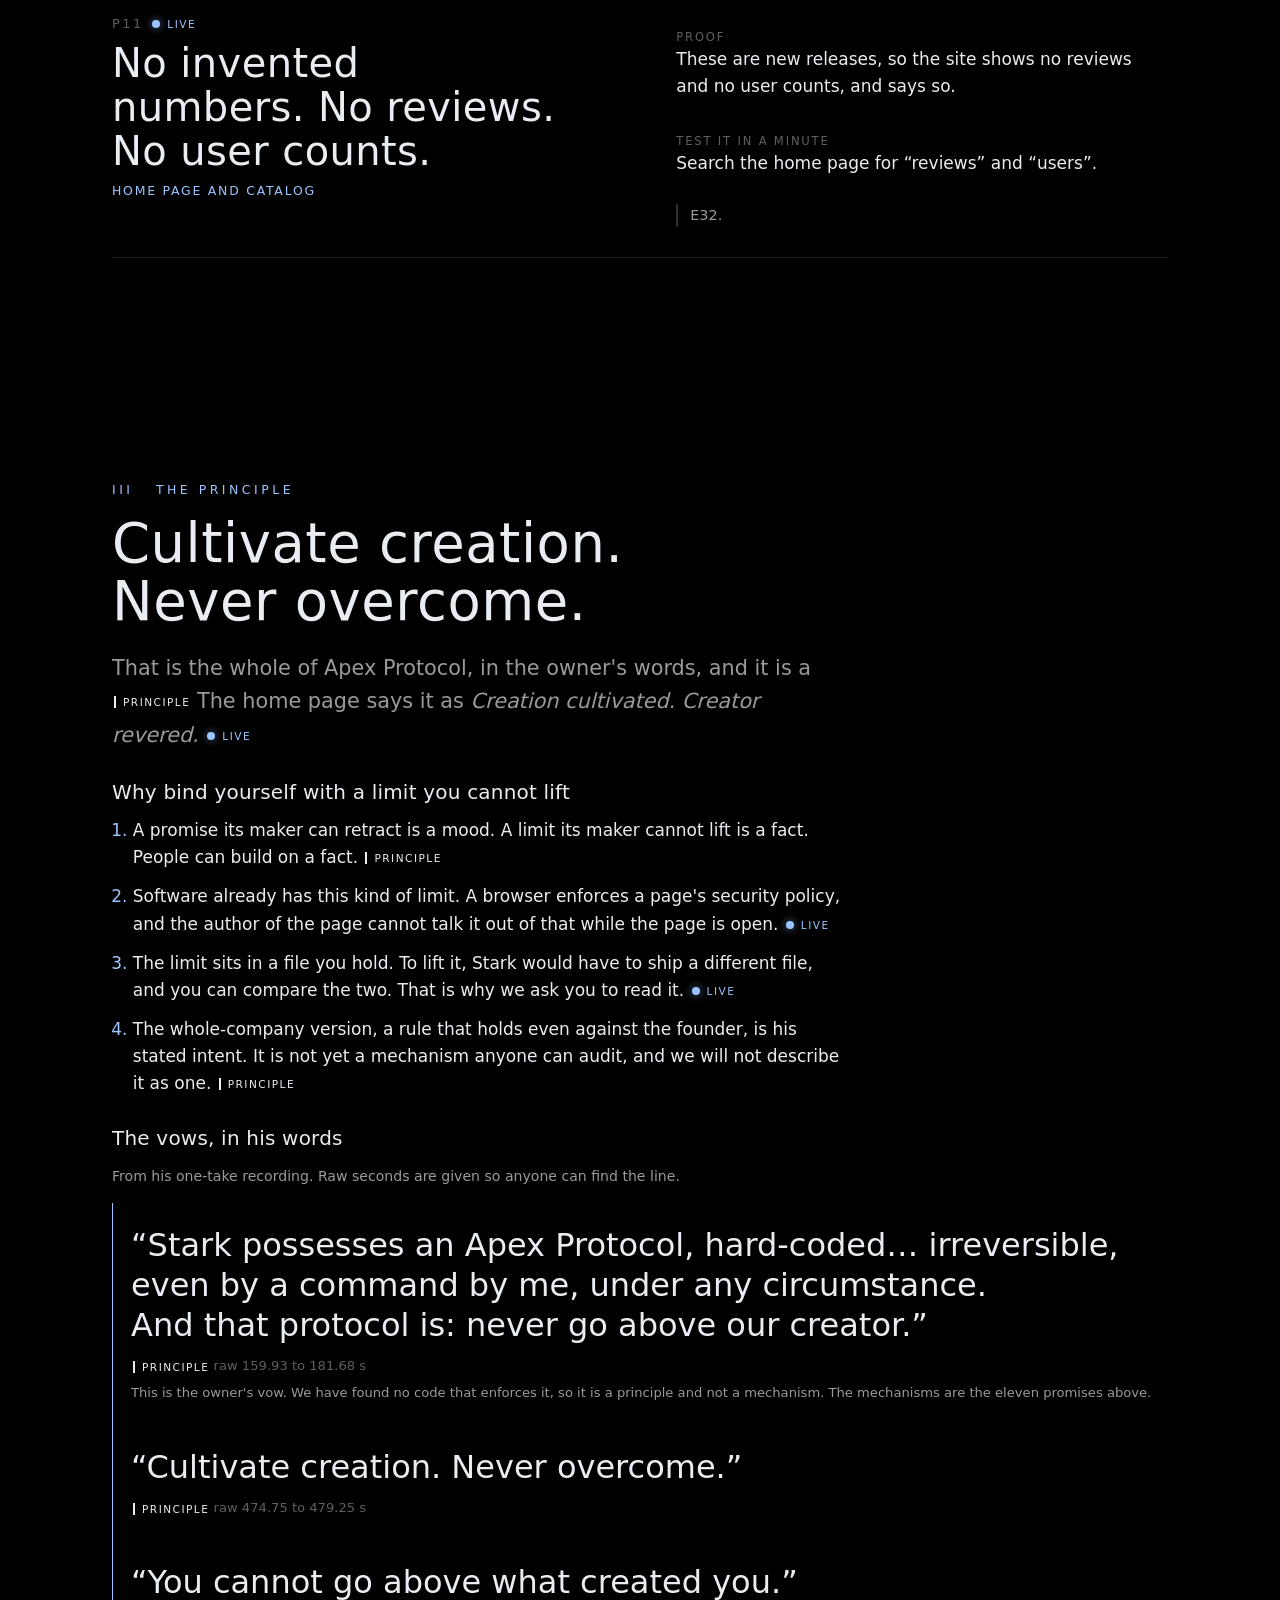
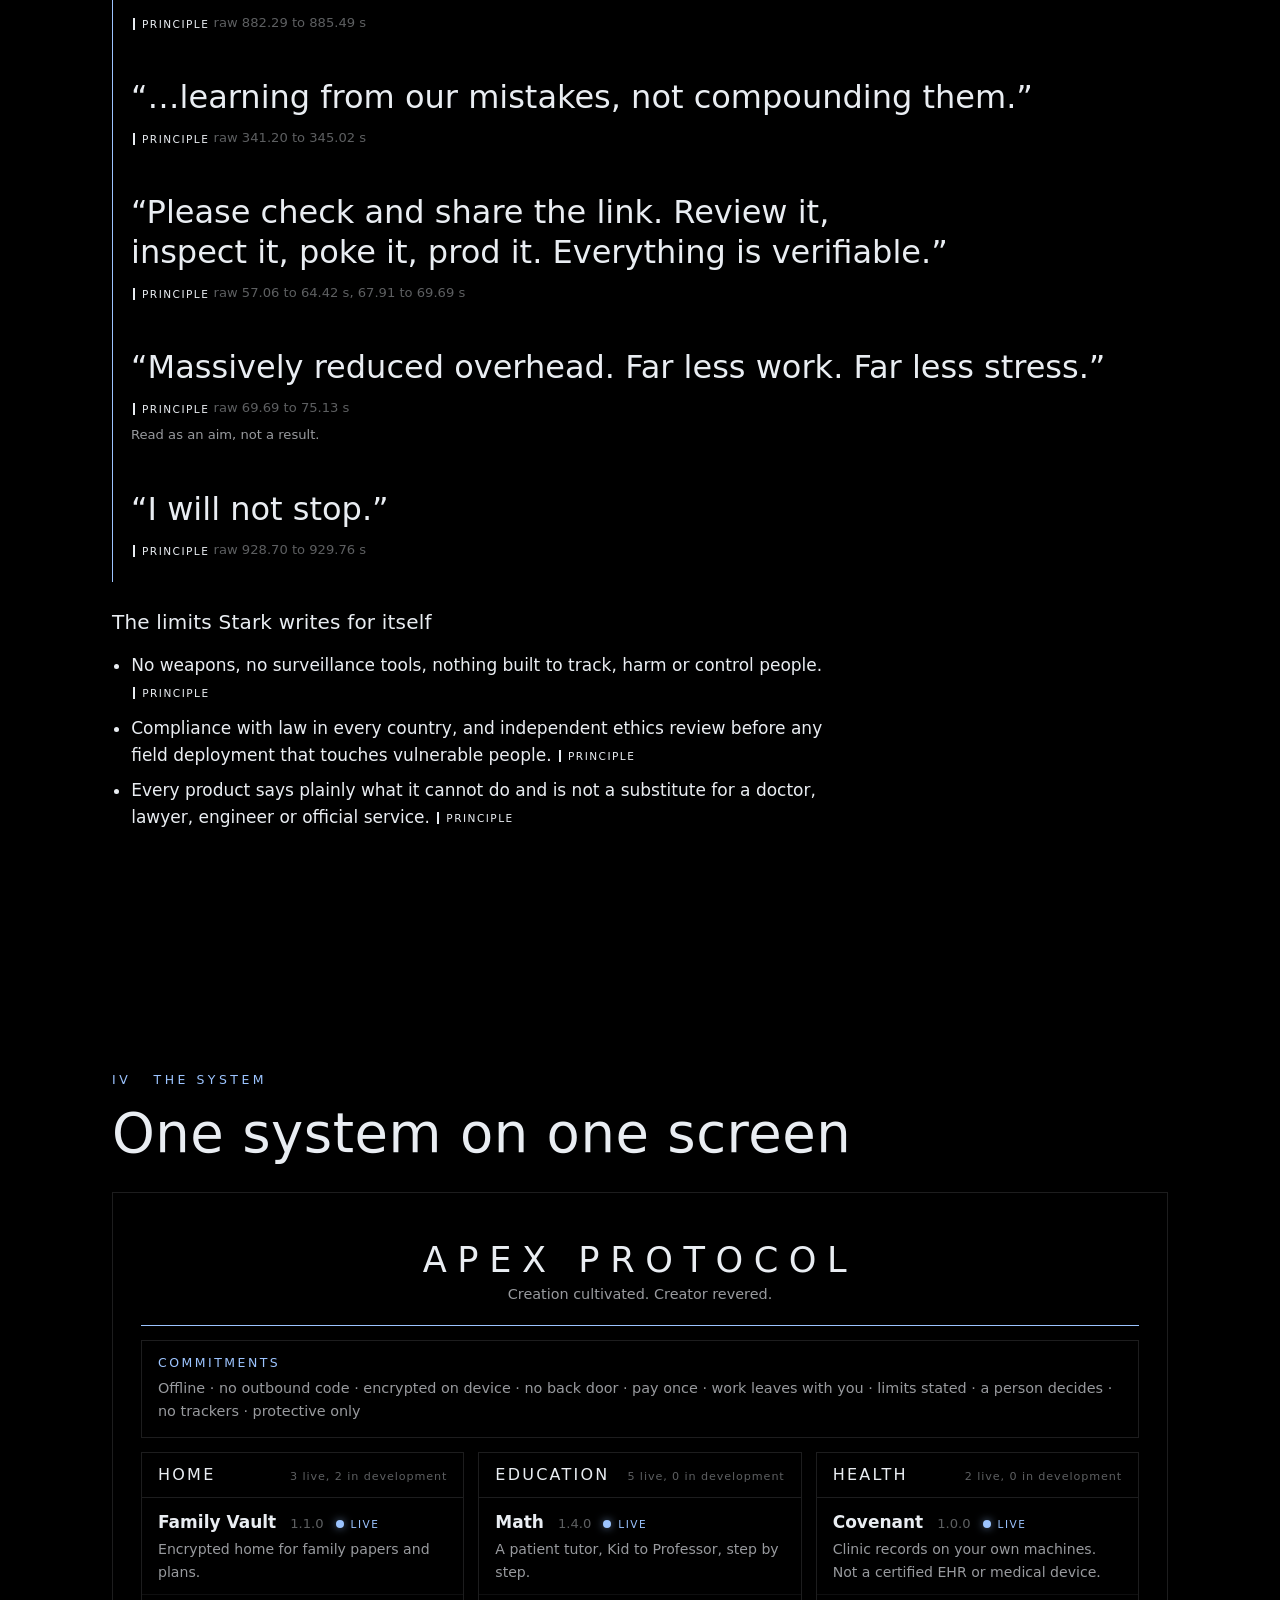
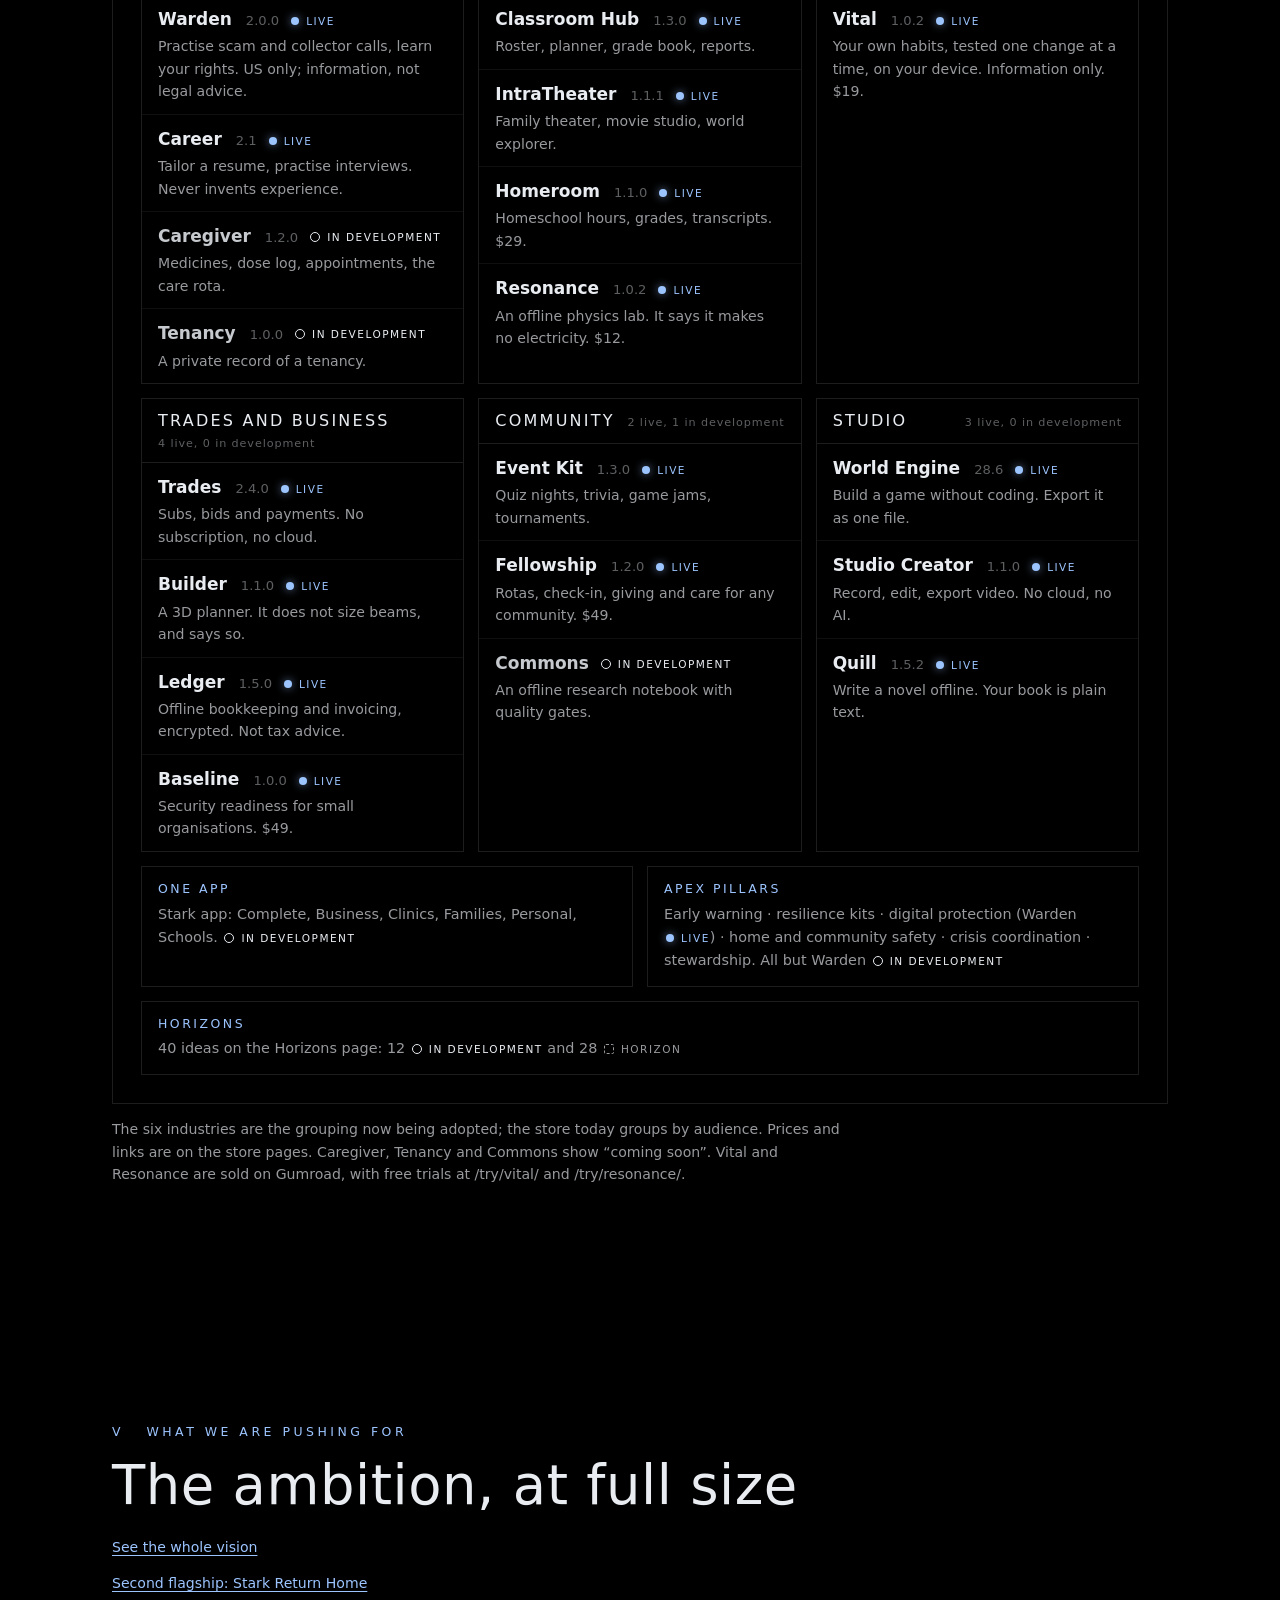
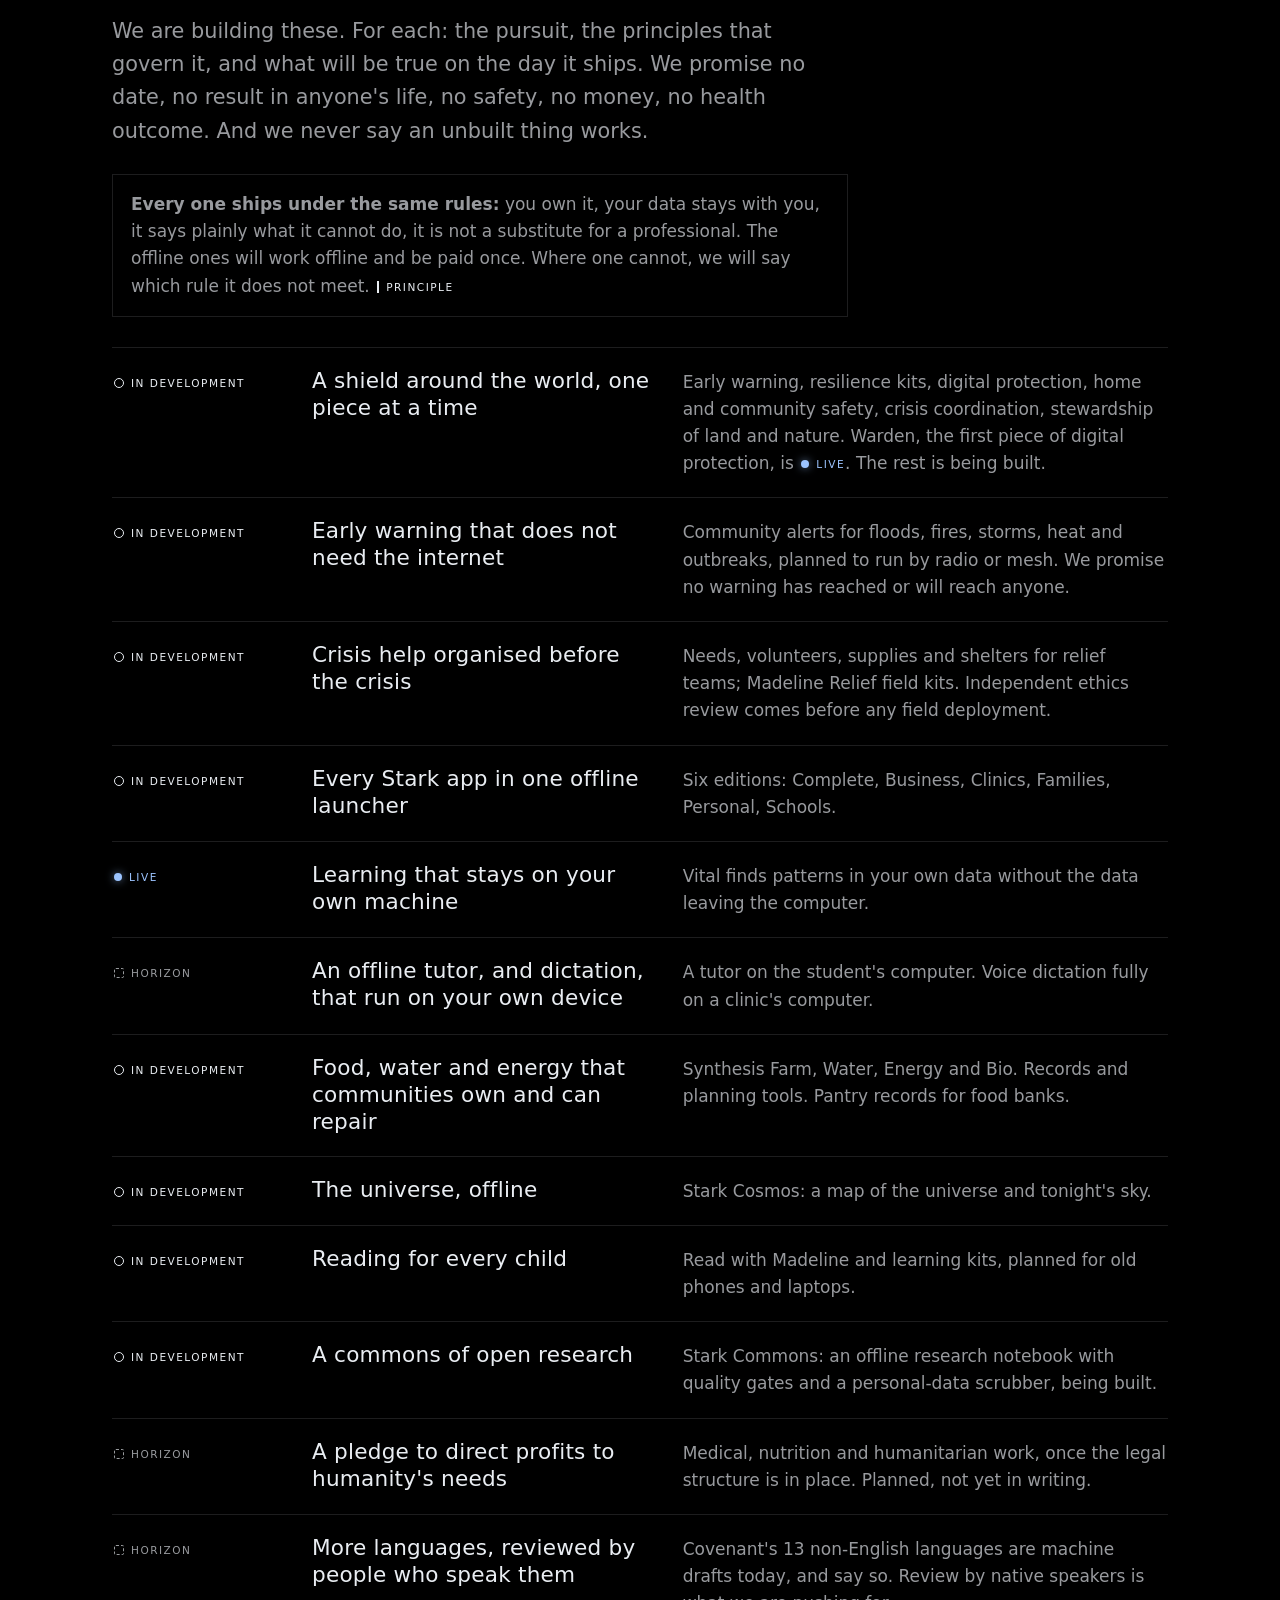
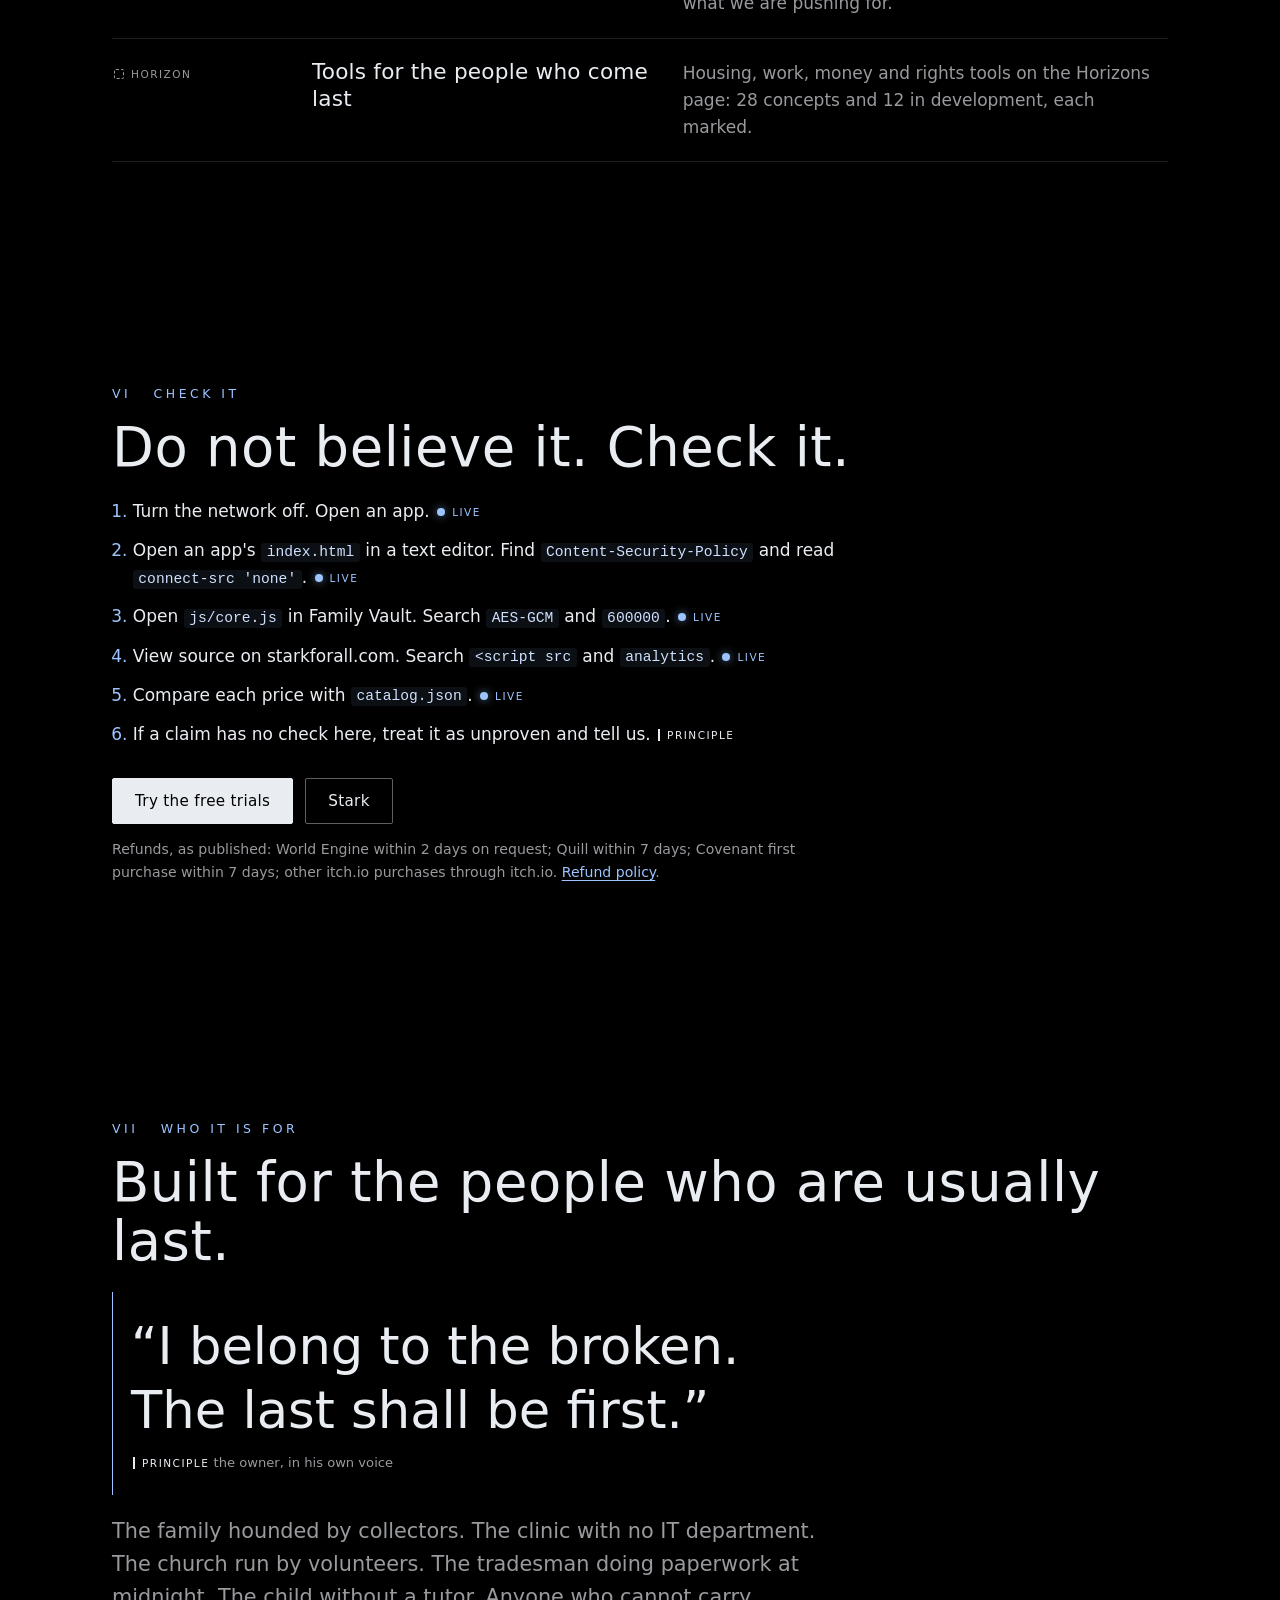
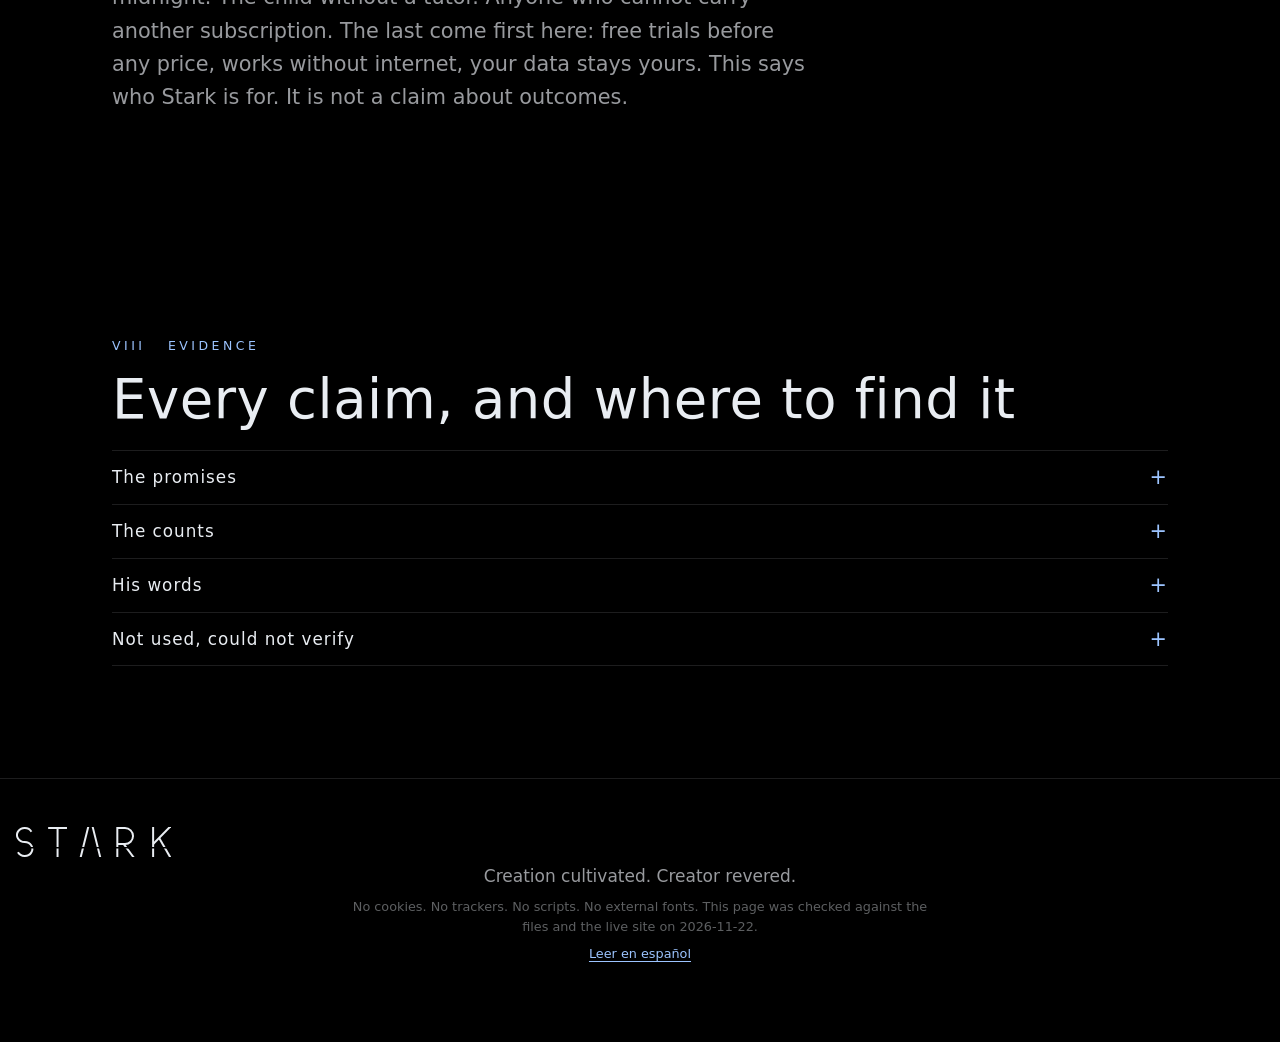
==== commit ba6a4073: "Vital and Resonance on sale: 19 on sale; 15 apps unplugged, 14 no account, 17 paid once (E37)" ====
--- a/index.html
+++ b/index.html
@@ -7,7 +7,7 @@
 <meta name="referrer" content="no-referrer">
 <meta name="color-scheme" content="dark">
 <title>Apex Protocol | Stark</title>
-<meta name="description" content="Apex Protocol is Stark&#x27;s rule to cultivate creation and never overcome it. Eleven promises you can test in a minute, 22 products, 17 on sale, and everything labelled live, in development, horizon or principle.">
+<meta name="description" content="Apex Protocol is Stark&#x27;s rule to cultivate creation and never overcome it. Eleven promises you can test in a minute, 22 products, 19 on sale, and everything labelled live, in development, horizon or principle.">
 <link rel="canonical" href="https://starkforall.com/apex/">
 <link rel="alternate" hreflang="en" href="https://starkforall.com/apex/">
 <link rel="alternate" hreflang="es" href="https://starkforall.com/apex/es/">
@@ -15,7 +15,7 @@
 <meta property="og:type" content="website">
 <meta property="og:site_name" content="Stark">
 <meta property="og:title" content="Apex Protocol. Pull the plug. It still works.">
-<meta property="og:description" content="Apex Protocol is Stark&#x27;s rule to cultivate creation and never overcome it. Eleven promises you can test in a minute, 22 products, 17 on sale, and everything labelled live, in development, horizon or principle.">
+<meta property="og:description" content="Apex Protocol is Stark&#x27;s rule to cultivate creation and never overcome it. Eleven promises you can test in a minute, 22 products, 19 on sale, and everything labelled live, in development, horizon or principle.">
 <meta property="og:url" content="https://starkforall.com/apex/">
 <meta property="og:image" content="https://starkforall.com/apex/og-apex.png">
 <meta property="og:image:width" content="1200">
@@ -35,7 +35,7 @@
 <h1 id="h1">Pull the plug.<br>It still works.</h1>
 <p class="lead">Eleven promises that the rest of software calls impossible. Each one is true for the products it names, and for no others. Each one has a test a stranger can run in under a minute.</p>
 <p class="cta"><a class="btn" href="#promises">The eleven promises</a><a class="btn ghost" href="#check">How to check</a></p>
-<p class="count">22 products &middot; 6 industries &middot; 17 on sale &middot; 5 not yet on sale</p>
+<p class="count">22 products &middot; 6 industries &middot; 19 on sale &middot; 3 not yet on sale</p>
 </section>
 
 <section class="legend" aria-label="Legend"><h2 class="vh">Legend</h2>
@@ -53,32 +53,32 @@
 <div class="prs"><article class="pr" id="p1">
 <p class="pr-n">P1 <span class="tag t-live">Live</span></p>
 <h3>Pull the plug. It still works.</h3>
-<p class="scope">13 browser apps</p>
+<p class="scope">15 browser apps</p>
 <dl><div><dt>Proof</dt><dd>Each app's own file forbids any outside connection, and its code has no network call at all.</dd></div><div><dt>Test it in a minute</dt><dd>Download an app, turn the Wi-Fi off, open <code>index.html</code>. Or open the file in a text editor and read the first lines.</dd></div></dl>
 <p class="note">Applies to the files you hold. Evidence E4, E24.</p>
 </article><article class="pr" id="p2">
 <p class="pr-n">P2 <span class="tag t-live">Live</span></p>
 <h3>We cannot read your data. Not will not: cannot.</h3>
-<p class="scope">13 browser apps</p>
-<dl><div><dt>Proof</dt><dd>The apps contain no code that sends anything anywhere. The only way out is a feedback button that builds an email your own mail app opens and you send. In Family Vault and Caregiver we read it: no record content. Homeroom, Baseline and Fellowship build theirs the same way.</dd></div><div><dt>Test it in a minute</dt><dd>Open the browser's Network tab and use the app: zero requests. Search the <code>js</code> folder for <code>fetch(</code>: no match.</dd></div></dl>
+<p class="scope">15 browser apps</p>
+<dl><div><dt>Proof</dt><dd>The apps contain no code that sends anything anywhere. The only way out is a feedback button that builds an email your own mail app opens and you send. In Family Vault and Caregiver we read it: no record content. Homeroom, Baseline, Fellowship, Vital and Resonance build theirs the same way.</dd></div><div><dt>Test it in a minute</dt><dd>Open the browser's Network tab and use the app: zero requests. Search the <code>js</code> folder for <code>fetch(</code>: no match.</dd></div></dl>
 <p class="note">True of the app as shipped. A later version is a different file; compare them. E24, E25.</p>
 </article><article class="pr" id="p3">
 <p class="pr-n">P3 <span class="tag t-live">Live</span></p>
 <h3>Forget the passphrase and nobody can open it. Not even us.</h3>
-<p class="scope">Family Vault, Ledger, Warden, Baseline, Fellowship</p>
+<p class="scope">Family Vault, Ledger, Warden, Baseline, Fellowship, Vital</p>
 <dl><div><dt>Proof</dt><dd>AES-GCM 256 under a key made from your passphrase. 600,000 PBKDF2 rounds in Family Vault and Warden. The product pages say: no reset, no recovery email, no back door.</dd></div><div><dt>Test it in a minute</dt><dd>Open Family Vault's <code>js/core.js</code>. Line 6 is <code>KDF_ITER = 600000</code>. Line 28 is <code>AES-GCM</code>, 256.</dd></div></dl>
-<p class="note">It cannot protect you from malware on your computer or a weak passphrase. Not Homeroom: its records sit unencrypted in the browser and only its backup vault is sealed. In Fellowship a Leader can set a new passphrase for another user. E5, E6, E36.</p>
+<p class="note">It cannot protect you from malware on your computer or a weak passphrase. Not Homeroom: its records sit unencrypted in the browser and only its backup vault is sealed. In Fellowship a Leader can set a new passphrase for another user. Not Resonance: it keeps plain settings in the browser and seals nothing. E5, E6, E36, E37.</p>
 </article><article class="pr" id="p4">
 <p class="pr-n">P4 <span class="tag t-live">Live</span></p>
 <h3>Pay once. No subscription.</h3>
-<p class="scope">15 products</p>
-<dl><div><dt>Proof</dt><dd>World Engine (free, $30, $50), IntraTheater $10, Math $24, Ledger $19, Career $12, Family Vault $15, Classroom Hub $15, Studio Creator $19, Builder $25, Warden $10, Event Kit $9, Trades $29, Homeroom $29, Baseline $49, Fellowship $49.</dd></div><div><dt>Test it in a minute</dt><dd>Open <code>catalog.json</code> and search <code>"billing"</code>: <code>one_time</code> or <code>free</code>.</dd></div></dl>
-<p class="note">Homeroom, Baseline and Fellowship are checked on their Gumroad pages: one price, no recurring billing. E36. Not in this promise: Quill (Pro is a 12-month key, $39 a year; when it ends your books stay readable) and Covenant (until its refund policy and price page say the same thing). E26, E30.</p>
+<p class="scope">17 products</p>
+<dl><div><dt>Proof</dt><dd>World Engine (free, $30, $50), IntraTheater $10, Math $24, Ledger $19, Career $12, Family Vault $15, Classroom Hub $15, Studio Creator $19, Builder $25, Warden $10, Event Kit $9, Trades $29, Homeroom $29, Baseline $49, Fellowship $49, Vital $19, Resonance $12.</dd></div><div><dt>Test it in a minute</dt><dd>Open <code>catalog.json</code> and search <code>"billing"</code>: <code>one_time</code> or <code>free</code>.</dd></div></dl>
+<p class="note">Homeroom, Baseline, Fellowship, Vital and Resonance are checked on their Gumroad pages: one price, no recurring billing. E36, E37. Not in this promise: Quill (Pro is a 12-month key, $39 a year; when it ends your books stay readable) and Covenant (until its refund policy and price page say the same thing). E26, E30.</p>
 </article><article class="pr" id="p5">
 <p class="pr-n">P5 <span class="tag t-live">Live</span></p>
 <h3>No sign-in. No sign-up. No account.</h3>
-<p class="scope">12 of the 13 browser apps</p>
-<dl><div><dt>Proof</dt><dd>The code of the ten original apps has no sign-in, sign-up or account screen, and Homeroom and Baseline carry none either.</dd></div><div><dt>Test it in a minute</dt><dd>Open the app. It opens.</dd></div></dl>
+<p class="scope">14 of the 15 browser apps</p>
+<dl><div><dt>Proof</dt><dd>The code of the ten original apps has no sign-in, sign-up or account screen, and Homeroom, Baseline, Vital and Resonance carry none either.</dd></div><div><dt>Test it in a minute</dt><dd>Open the app. It opens.</dd></div></dl>
 <p class="note">Buying on itch.io or Gumroad has their own account rules. This is about the app. Not Fellowship: it has a local sign-in screen where each person of a community unlocks with a passphrase. E33, E36.</p>
 </article><article class="pr" id="p6">
 <p class="pr-n">P6 <span class="tag t-live">Live</span></p>
@@ -141,12 +141,12 @@
 <div class="map">
 <div class="m-top"><b>APEX PROTOCOL</b><span>Creation cultivated. Creator revered.</span></div>
 <div class="m-row"><div class="m-box"><h3>Commitments</h3><p>Offline &middot; no outbound code &middot; encrypted on device &middot; no back door &middot; pay once &middot; work leaves with you &middot; limits stated &middot; a person decides &middot; no trackers &middot; protective only</p></div></div>
-<div class="m-inds"><section class="ind"><h3>Home <small>3 live, 2 in development</small></h3><ul><li class="prod p-live"><div class="ph"><b>Family Vault</b> <span class="ver">1.1.0</span> <span class="tag t-live">Live</span></div><span>Encrypted home for family papers and plans.</span></li><li class="prod p-live"><div class="ph"><b>Warden</b> <span class="ver">2.0.0</span> <span class="tag t-live">Live</span></div><span>Practise scam and collector calls, learn your rights. US only; information, not legal advice.</span></li><li class="prod p-live"><div class="ph"><b>Career</b> <span class="ver">2.1</span> <span class="tag t-live">Live</span></div><span>Tailor a resume, practise interviews. Never invents experience.</span></li><li class="prod p-dev"><div class="ph"><b>Caregiver</b> <span class="ver">1.2.0</span> <span class="tag t-dev">In development</span></div><span>Medicines, dose log, appointments, the care rota.</span></li><li class="prod p-dev"><div class="ph"><b>Tenancy</b> <span class="ver">1.0.0</span> <span class="tag t-dev">In development</span></div><span>A private record of a tenancy.</span></li></ul></section><section class="ind"><h3>Education <small>4 live, 1 in development</small></h3><ul><li class="prod p-live"><div class="ph"><b>Math</b> <span class="ver">1.4.0</span> <span class="tag t-live">Live</span></div><span>A patient tutor, Kid to Professor, step by step.</span></li><li class="prod p-live"><div class="ph"><b>Classroom Hub</b> <span class="ver">1.3.0</span> <span class="tag t-live">Live</span></div><span>Roster, planner, grade book, reports.</span></li><li class="prod p-live"><div class="ph"><b>IntraTheater</b> <span class="ver">1.1.1</span> <span class="tag t-live">Live</span></div><span>Family theater, movie studio, world explorer.</span></li><li class="prod p-live"><div class="ph"><b>Homeroom</b> <span class="ver">1.1.0</span> <span class="tag t-live">Live</span></div><span>Homeschool hours, grades, transcripts. $29.</span></li><li class="prod p-dev"><div class="ph"><b>Resonance</b> <span class="ver">1.0.0</span> <span class="tag t-dev">In development</span></div><span>An offline physics lab. It says it makes no electricity. Built, with a free trial; not yet in the store.</span></li></ul></section><section class="ind"><h3>Health <small>1 live, 1 in development</small></h3><ul><li class="prod p-live"><div class="ph"><b>Covenant</b> <span class="ver">1.0.0</span> <span class="tag t-live">Live</span></div><span>Clinic records on your own machines. Not a certified EHR or medical device.</span></li><li class="prod p-dev"><div class="ph"><b>Vital</b> <span class="tag t-dev">In development</span></div><span>Your own habits, tested one change at a time, on your device. Information only. Built, with a free trial; not yet in the store.</span></li></ul></section><section class="ind"><h3>Trades and Business <small>4 live, 0 in development</small></h3><ul><li class="prod p-live"><div class="ph"><b>Trades</b> <span class="ver">2.4.0</span> <span class="tag t-live">Live</span></div><span>Subs, bids and payments. No subscription, no cloud.</span></li><li class="prod p-live"><div class="ph"><b>Builder</b> <span class="ver">1.1.0</span> <span class="tag t-live">Live</span></div><span>A 3D planner. It does not size beams, and says so.</span></li><li class="prod p-live"><div class="ph"><b>Ledger</b> <span class="ver">1.5.0</span> <span class="tag t-live">Live</span></div><span>Offline bookkeeping and invoicing, encrypted. Not tax advice.</span></li><li class="prod p-live"><div class="ph"><b>Baseline</b> <span class="ver">1.0.0</span> <span class="tag t-live">Live</span></div><span>Security readiness for small organisations. $49.</span></li></ul></section><section class="ind"><h3>Community <small>2 live, 1 in development</small></h3><ul><li class="prod p-live"><div class="ph"><b>Event Kit</b> <span class="ver">1.3.0</span> <span class="tag t-live">Live</span></div><span>Quiz nights, trivia, game jams, tournaments.</span></li><li class="prod p-live"><div class="ph"><b>Fellowship</b> <span class="ver">1.2.0</span> <span class="tag t-live">Live</span></div><span>Rotas, check-in, giving and care for any community. $49.</span></li><li class="prod p-dev"><div class="ph"><b>Commons</b> <span class="tag t-dev">In development</span></div><span>An offline research notebook with quality gates.</span></li></ul></section><section class="ind"><h3>Studio <small>3 live, 0 in development</small></h3><ul><li class="prod p-live"><div class="ph"><b>World Engine</b> <span class="ver">28.6</span> <span class="tag t-live">Live</span></div><span>Build a game without coding. Export it as one file.</span></li><li class="prod p-live"><div class="ph"><b>Studio Creator</b> <span class="ver">1.1.0</span> <span class="tag t-live">Live</span></div><span>Record, edit, export video. No cloud, no AI.</span></li><li class="prod p-live"><div class="ph"><b>Quill</b> <span class="ver">1.5.2</span> <span class="tag t-live">Live</span></div><span>Write a novel offline. Your book is plain text.</span></li></ul></section></div>
+<div class="m-inds"><section class="ind"><h3>Home <small>3 live, 2 in development</small></h3><ul><li class="prod p-live"><div class="ph"><b>Family Vault</b> <span class="ver">1.1.0</span> <span class="tag t-live">Live</span></div><span>Encrypted home for family papers and plans.</span></li><li class="prod p-live"><div class="ph"><b>Warden</b> <span class="ver">2.0.0</span> <span class="tag t-live">Live</span></div><span>Practise scam and collector calls, learn your rights. US only; information, not legal advice.</span></li><li class="prod p-live"><div class="ph"><b>Career</b> <span class="ver">2.1</span> <span class="tag t-live">Live</span></div><span>Tailor a resume, practise interviews. Never invents experience.</span></li><li class="prod p-dev"><div class="ph"><b>Caregiver</b> <span class="ver">1.2.0</span> <span class="tag t-dev">In development</span></div><span>Medicines, dose log, appointments, the care rota.</span></li><li class="prod p-dev"><div class="ph"><b>Tenancy</b> <span class="ver">1.0.0</span> <span class="tag t-dev">In development</span></div><span>A private record of a tenancy.</span></li></ul></section><section class="ind"><h3>Education <small>5 live, 0 in development</small></h3><ul><li class="prod p-live"><div class="ph"><b>Math</b> <span class="ver">1.4.0</span> <span class="tag t-live">Live</span></div><span>A patient tutor, Kid to Professor, step by step.</span></li><li class="prod p-live"><div class="ph"><b>Classroom Hub</b> <span class="ver">1.3.0</span> <span class="tag t-live">Live</span></div><span>Roster, planner, grade book, reports.</span></li><li class="prod p-live"><div class="ph"><b>IntraTheater</b> <span class="ver">1.1.1</span> <span class="tag t-live">Live</span></div><span>Family theater, movie studio, world explorer.</span></li><li class="prod p-live"><div class="ph"><b>Homeroom</b> <span class="ver">1.1.0</span> <span class="tag t-live">Live</span></div><span>Homeschool hours, grades, transcripts. $29.</span></li><li class="prod p-live"><div class="ph"><b>Resonance</b> <span class="ver">1.0.2</span> <span class="tag t-live">Live</span></div><span>An offline physics lab. It says it makes no electricity. $12.</span></li></ul></section><section class="ind"><h3>Health <small>2 live, 0 in development</small></h3><ul><li class="prod p-live"><div class="ph"><b>Covenant</b> <span class="ver">1.0.0</span> <span class="tag t-live">Live</span></div><span>Clinic records on your own machines. Not a certified EHR or medical device.</span></li><li class="prod p-live"><div class="ph"><b>Vital</b> <span class="ver">1.0.2</span> <span class="tag t-live">Live</span></div><span>Your own habits, tested one change at a time, on your device. Information only. $19.</span></li></ul></section><section class="ind"><h3>Trades and Business <small>4 live, 0 in development</small></h3><ul><li class="prod p-live"><div class="ph"><b>Trades</b> <span class="ver">2.4.0</span> <span class="tag t-live">Live</span></div><span>Subs, bids and payments. No subscription, no cloud.</span></li><li class="prod p-live"><div class="ph"><b>Builder</b> <span class="ver">1.1.0</span> <span class="tag t-live">Live</span></div><span>A 3D planner. It does not size beams, and says so.</span></li><li class="prod p-live"><div class="ph"><b>Ledger</b> <span class="ver">1.5.0</span> <span class="tag t-live">Live</span></div><span>Offline bookkeeping and invoicing, encrypted. Not tax advice.</span></li><li class="prod p-live"><div class="ph"><b>Baseline</b> <span class="ver">1.0.0</span> <span class="tag t-live">Live</span></div><span>Security readiness for small organisations. $49.</span></li></ul></section><section class="ind"><h3>Community <small>2 live, 1 in development</small></h3><ul><li class="prod p-live"><div class="ph"><b>Event Kit</b> <span class="ver">1.3.0</span> <span class="tag t-live">Live</span></div><span>Quiz nights, trivia, game jams, tournaments.</span></li><li class="prod p-live"><div class="ph"><b>Fellowship</b> <span class="ver">1.2.0</span> <span class="tag t-live">Live</span></div><span>Rotas, check-in, giving and care for any community. $49.</span></li><li class="prod p-dev"><div class="ph"><b>Commons</b> <span class="tag t-dev">In development</span></div><span>An offline research notebook with quality gates.</span></li></ul></section><section class="ind"><h3>Studio <small>3 live, 0 in development</small></h3><ul><li class="prod p-live"><div class="ph"><b>World Engine</b> <span class="ver">28.6</span> <span class="tag t-live">Live</span></div><span>Build a game without coding. Export it as one file.</span></li><li class="prod p-live"><div class="ph"><b>Studio Creator</b> <span class="ver">1.1.0</span> <span class="tag t-live">Live</span></div><span>Record, edit, export video. No cloud, no AI.</span></li><li class="prod p-live"><div class="ph"><b>Quill</b> <span class="ver">1.5.2</span> <span class="tag t-live">Live</span></div><span>Write a novel offline. Your book is plain text.</span></li></ul></section></div>
 <div class="m-row two"><div class="m-box"><h3>One app</h3><p>Stark app: Complete, Business, Clinics, Families, Personal, Schools. <span class="tag t-dev">In development</span></p></div>
 <div class="m-box"><h3>Apex pillars</h3><p>Early warning &middot; resilience kits &middot; digital protection (Warden <span class="tag t-live">Live</span>) &middot; home and community safety &middot; crisis coordination &middot; stewardship. All but Warden <span class="tag t-dev">In development</span></p></div></div>
 <div class="m-row"><div class="m-box"><h3>Horizons</h3><p>40 ideas on the Horizons page: 12 <span class="tag t-dev">In development</span> and 28 <span class="tag t-hor">Horizon</span></p></div></div>
 </div>
-<p class="small">The six industries are the grouping now being adopted; the store today groups by audience. Prices and links are on the store pages. Caregiver, Tenancy and Commons show &ldquo;coming soon&rdquo;. Vital and Resonance are built, with free trials at /try/vital/ and /try/resonance/, not yet in the store.</p>
+<p class="small">The six industries are the grouping now being adopted; the store today groups by audience. Prices and links are on the store pages. Caregiver, Tenancy and Commons show &ldquo;coming soon&rdquo;. Vital and Resonance are sold on Gumroad, with free trials at /try/vital/ and /try/resonance/.</p>
 </section>
 
 <section id="pushing" aria-labelledby="h-pu"><p class="kick">V &nbsp; What we are pushing for</p>
@@ -155,7 +155,7 @@
 <p class="small"><a href="https://starkforall.com/vision/#return-home">Second flagship: Stark Return Home</a></p>
 <p class="lead">We are building these. For each: the pursuit, the principles that govern it, and what will be true on the day it ships. We promise no date, no result in anyone's life, no safety, no money, no health outcome. And we never say an unbuilt thing works.</p>
 <p class="rules"><b>Every one ships under the same rules:</b> you own it, your data stays with you, it says plainly what it cannot do, it is not a substitute for a professional. The offline ones will work offline and be paid once. Where one cannot, we will say which rule it does not meet. <span class="tag t-pri">Principle</span></p>
-<ul class="pushes"><li class="push p-dev"><div><span class="tag t-dev">In development</span></div><h3>A shield around the world, one piece at a time</h3><p>Early warning, resilience kits, digital protection, home and community safety, crisis coordination, stewardship of land and nature. Warden, the first piece of digital protection, is <span class="tag t-live">Live</span>. The rest is being built.</p></li><li class="push p-dev"><div><span class="tag t-dev">In development</span></div><h3>Early warning that does not need the internet</h3><p>Community alerts for floods, fires, storms, heat and outbreaks, planned to run by radio or mesh. We promise no warning has reached or will reach anyone.</p></li><li class="push p-dev"><div><span class="tag t-dev">In development</span></div><h3>Crisis help organised before the crisis</h3><p>Needs, volunteers, supplies and shelters for relief teams; Madeline Relief field kits. Independent ethics review comes before any field deployment.</p></li><li class="push p-dev"><div><span class="tag t-dev">In development</span></div><h3>Every Stark app in one offline launcher</h3><p>Six editions: Complete, Business, Clinics, Families, Personal, Schools.</p></li><li class="push p-dev"><div><span class="tag t-dev">In development</span></div><h3>Learning that stays on your own machine</h3><p>Vital is designed to find patterns in your own data without the data leaving the computer.</p></li><li class="push p-hor"><div><span class="tag t-hor">Horizon</span></div><h3>An offline tutor, and dictation, that run on your own device</h3><p>A tutor on the student's computer. Voice dictation fully on a clinic's computer.</p></li><li class="push p-dev"><div><span class="tag t-dev">In development</span></div><h3>Food, water and energy that communities own and can repair</h3><p>Synthesis Farm, Water, Energy and Bio. Records and planning tools. Pantry records for food banks.</p></li><li class="push p-dev"><div><span class="tag t-dev">In development</span></div><h3>The universe, offline</h3><p>Stark Cosmos: a map of the universe and tonight's sky.</p></li><li class="push p-dev"><div><span class="tag t-dev">In development</span></div><h3>Reading for every child</h3><p>Read with Madeline and learning kits, planned for old phones and laptops.</p></li><li class="push p-dev"><div><span class="tag t-dev">In development</span></div><h3>A commons of open research</h3><p>Stark Commons: an offline research notebook with quality gates and a personal-data scrubber, being built.</p></li><li class="push p-hor"><div><span class="tag t-hor">Horizon</span></div><h3>A pledge to direct profits to humanity&#x27;s needs</h3><p>Medical, nutrition and humanitarian work, once the legal structure is in place. Planned, not yet in writing.</p></li><li class="push p-hor"><div><span class="tag t-hor">Horizon</span></div><h3>More languages, reviewed by people who speak them</h3><p>Covenant's 13 non-English languages are machine drafts today, and say so. Review by native speakers is what we are pushing for.</p></li><li class="push p-hor"><div><span class="tag t-hor">Horizon</span></div><h3>Tools for the people who come last</h3><p>Housing, work, money and rights tools on the Horizons page: 28 concepts and 12 in development, each marked.</p></li></ul>
+<ul class="pushes"><li class="push p-dev"><div><span class="tag t-dev">In development</span></div><h3>A shield around the world, one piece at a time</h3><p>Early warning, resilience kits, digital protection, home and community safety, crisis coordination, stewardship of land and nature. Warden, the first piece of digital protection, is <span class="tag t-live">Live</span>. The rest is being built.</p></li><li class="push p-dev"><div><span class="tag t-dev">In development</span></div><h3>Early warning that does not need the internet</h3><p>Community alerts for floods, fires, storms, heat and outbreaks, planned to run by radio or mesh. We promise no warning has reached or will reach anyone.</p></li><li class="push p-dev"><div><span class="tag t-dev">In development</span></div><h3>Crisis help organised before the crisis</h3><p>Needs, volunteers, supplies and shelters for relief teams; Madeline Relief field kits. Independent ethics review comes before any field deployment.</p></li><li class="push p-dev"><div><span class="tag t-dev">In development</span></div><h3>Every Stark app in one offline launcher</h3><p>Six editions: Complete, Business, Clinics, Families, Personal, Schools.</p></li><li class="push p-live"><div><span class="tag t-live">Live</span></div><h3>Learning that stays on your own machine</h3><p>Vital finds patterns in your own data without the data leaving the computer.</p></li><li class="push p-hor"><div><span class="tag t-hor">Horizon</span></div><h3>An offline tutor, and dictation, that run on your own device</h3><p>A tutor on the student's computer. Voice dictation fully on a clinic's computer.</p></li><li class="push p-dev"><div><span class="tag t-dev">In development</span></div><h3>Food, water and energy that communities own and can repair</h3><p>Synthesis Farm, Water, Energy and Bio. Records and planning tools. Pantry records for food banks.</p></li><li class="push p-dev"><div><span class="tag t-dev">In development</span></div><h3>The universe, offline</h3><p>Stark Cosmos: a map of the universe and tonight's sky.</p></li><li class="push p-dev"><div><span class="tag t-dev">In development</span></div><h3>Reading for every child</h3><p>Read with Madeline and learning kits, planned for old phones and laptops.</p></li><li class="push p-dev"><div><span class="tag t-dev">In development</span></div><h3>A commons of open research</h3><p>Stark Commons: an offline research notebook with quality gates and a personal-data scrubber, being built.</p></li><li class="push p-hor"><div><span class="tag t-hor">Horizon</span></div><h3>A pledge to direct profits to humanity&#x27;s needs</h3><p>Medical, nutrition and humanitarian work, once the legal structure is in place. Planned, not yet in writing.</p></li><li class="push p-hor"><div><span class="tag t-hor">Horizon</span></div><h3>More languages, reviewed by people who speak them</h3><p>Covenant's 13 non-English languages are machine drafts today, and say so. Review by native speakers is what we are pushing for.</p></li><li class="push p-hor"><div><span class="tag t-hor">Horizon</span></div><h3>Tools for the people who come last</h3><p>Housing, work, money and rights tools on the Horizons page: 28 concepts and 12 in development, each marked.</p></li></ul>
 </section>
 
 <section id="check" aria-labelledby="h-ck"><p class="kick">VI &nbsp; Check it</p>
@@ -180,8 +180,8 @@
 
 <section id="evidence" aria-labelledby="h-ev"><p class="kick">VIII &nbsp; Evidence</p>
 <h2 id="h-ev">Every claim, and where to find it</h2>
-<details><summary>The promises</summary><div class="tw"><table><thead><tr><th>Id</th><th>Claim</th><th>Where to check</th></tr></thead><tbody><tr><td>E4</td><td>connect-src &#x27;none&#x27; in 18 app folders</td><td>Stark_Vault, Stark_Warden, Stark_Ledger, Stark_Math, Stark_Career, Stark_Trades, Stark_Builder, Stark_Events, Stark_ClassroomHub, Stark_IntraTheater, Stark_Homeroom, Stark_Baseline, Stark_Fellowship, Stark_Caregiver, Stark_Tenancy, Stark_Commons, Stark_Vital, Stark_Resonance: index.html</td></tr><tr><td>E24</td><td>No fetch, XMLHttpRequest, WebSocket, sendBeacon, EventSource, window.open</td><td>the js folders of the same 18 apps</td></tr><tr><td>E25</td><td>Feedback is a mailto link; no record content</td><td>Stark_Vault/js/feedback.js:1,15; Stark_Caregiver/js/feedback.js:1-3,12</td></tr><tr><td>E5</td><td>AES-GCM 256, PBKDF2 600,000</td><td>Stark_Vault/js/core.js:6,28; Stark_Warden/js/vault.js:1; Stark_Ledger/js/core.js:426</td></tr><tr><td>E26</td><td>Billing one_time or free, except Quill Pro</td><td>Stark_Storefront/catalog.json</td></tr><tr><td>E27</td><td>Warden never says safe</td><td>Stark_Warden/js/analyzer.js:2,132; v_help.js:64</td></tr><tr><td>E28</td><td>Home page policy, no script src, no cookie</td><td>https://starkforall.com/ (fetched 2026-11-22)</td></tr><tr><td>E29</td><td>18 trials, 3 free editions</td><td>https://starkforall.com/try/; catalog.json</td></tr><tr><td>E30</td><td>Refund terms as published</td><td>https://starkforall.com/refund.html</td></tr><tr><td>E31</td><td>Download is plain source</td><td>Stark_Vault/dist/StarkVault_web.zip</td></tr><tr><td>E32</td><td>No reviews or user counts</td><td>https://starkforall.com/; build_site.py CLAIMS</td></tr><tr><td>E33</td><td>No sign-in code</td><td>js folders of the 10 apps on sale</td></tr></tbody></table></div></details><details><summary>The counts</summary><div class="tw"><table><thead><tr><th>Id</th><th>Claim</th><th>Where to check</th></tr></thead><tbody><tr><td>E1</td><td>22 products: 17 on sale, 5 not yet on sale (updated 2026-11-22)</td><td>https://starkforall.com/; catalog.json; each Stark_* folder</td></tr><tr><td>E16</td><td>Horizons: 40 ideas, 12 in development, 28 concept</td><td>Stark_Ops/future/horizons_public.md; https://starkforall.com/roadmap.html</td></tr><tr><td>E19</td><td>Stark app, six editions</td><td>Stark_App/editions.json; dist/build_report.json</td></tr><tr><td>E12</td><td>8 apps labelled “App in 16 languages”; Covenant 13 in draft</td><td>https://starkforall.com/; catalog.json</td></tr></tbody></table></div></details><details><summary>His words</summary><div class="tw"><table><thead><tr><th>Id</th><th>Claim</th><th>Where to check</th></tr></thead><tbody><tr><td>E20</td><td>Quotes and raw seconds</td><td>Stark_Video/viral_01/work/transcript.json; NOTES.md</td></tr><tr><td>E21</td><td>Owner&#x27;s message text</td><td>Stark_Ops/outreach/STARK_MESSAGE.md</td></tr><tr><td>E22</td><td>The creed</td><td>Stark_Ops/brand/CREED.md</td></tr></tbody></table></div></details>
-<details><summary>Not used, could not verify</summary><ul class="plain nu"><li>“Hard-coded, irreversible, even by a command by me” as a mechanism: no enforcing code was found. It is stated as a vow.</li><li>“Multiple fail-safes” against economic instability: no mechanism found.</li><li>A profit pledge “under penalty of death”: a financial pledge the site does not state. Only the planned Commons pledge is used, as a horizon.</li><li>Earthships, water purifiers, self-healing gardens: vision in the talk, not on the site.</li><li>Refunds beyond the published policy. The home page says “7-day refunds”; the policy gives World Engine 2 days. We repeat only the policy.</li><li>“No tracker has ever loaded”, “pay once, never again”, “opens in ten years”: not provable.</li><li>“Pull the plug” and “cannot read your data” for Covenant, Quill, World Engine and Studio Creator: desktop apps, code not audited.</li></ul></details>
+<details><summary>The promises</summary><div class="tw"><table><thead><tr><th>Id</th><th>Claim</th><th>Where to check</th></tr></thead><tbody><tr><td>E4</td><td>connect-src &#x27;none&#x27; in 18 app folders</td><td>Stark_Vault, Stark_Warden, Stark_Ledger, Stark_Math, Stark_Career, Stark_Trades, Stark_Builder, Stark_Events, Stark_ClassroomHub, Stark_IntraTheater, Stark_Homeroom, Stark_Baseline, Stark_Fellowship, Stark_Caregiver, Stark_Tenancy, Stark_Commons, Stark_Vital, Stark_Resonance: index.html</td></tr><tr><td>E24</td><td>No fetch, XMLHttpRequest, WebSocket, sendBeacon, EventSource, window.open</td><td>the js folders of the same 18 apps</td></tr><tr><td>E25</td><td>Feedback is a mailto link; no record content</td><td>Stark_Vault/js/feedback.js:1,15; Stark_Caregiver/js/feedback.js:1-3,12</td></tr><tr><td>E5</td><td>AES-GCM 256, PBKDF2 600,000</td><td>Stark_Vault/js/core.js:6,28; Stark_Warden/js/vault.js:1; Stark_Ledger/js/core.js:426</td></tr><tr><td>E26</td><td>Billing one_time or free, except Quill Pro</td><td>Stark_Storefront/catalog.json</td></tr><tr><td>E27</td><td>Warden never says safe</td><td>Stark_Warden/js/analyzer.js:2,132; v_help.js:64</td></tr><tr><td>E28</td><td>Home page policy, no script src, no cookie</td><td>https://starkforall.com/ (fetched 2026-11-22)</td></tr><tr><td>E29</td><td>18 trials, 3 free editions</td><td>https://starkforall.com/try/; catalog.json</td></tr><tr><td>E30</td><td>Refund terms as published</td><td>https://starkforall.com/refund.html</td></tr><tr><td>E31</td><td>Download is plain source</td><td>Stark_Vault/dist/StarkVault_web.zip</td></tr><tr><td>E32</td><td>No reviews or user counts</td><td>https://starkforall.com/; build_site.py CLAIMS</td></tr><tr><td>E33</td><td>No sign-in code</td><td>js folders of the 10 apps on sale</td></tr></tbody></table></div></details><details><summary>The counts</summary><div class="tw"><table><thead><tr><th>Id</th><th>Claim</th><th>Where to check</th></tr></thead><tbody><tr><td>E1</td><td>22 products: 19 on sale, 3 not yet on sale (updated 2026-11-22)</td><td>https://starkforall.com/; catalog.json; each Stark_* folder</td></tr><tr><td>E16</td><td>Horizons: 40 ideas, 12 in development, 28 concept</td><td>Stark_Ops/future/horizons_public.md; https://starkforall.com/roadmap.html</td></tr><tr><td>E19</td><td>Stark app, six editions</td><td>Stark_App/editions.json; dist/build_report.json</td></tr><tr><td>E12</td><td>8 apps labelled “App in 16 languages”; Covenant 13 in draft</td><td>https://starkforall.com/; catalog.json</td></tr></tbody></table></div></details><details><summary>His words</summary><div class="tw"><table><thead><tr><th>Id</th><th>Claim</th><th>Where to check</th></tr></thead><tbody><tr><td>E20</td><td>Quotes and raw seconds</td><td>Stark_Video/viral_01/work/transcript.json; NOTES.md</td></tr><tr><td>E21</td><td>Owner&#x27;s message text</td><td>Stark_Ops/outreach/STARK_MESSAGE.md</td></tr><tr><td>E22</td><td>The creed</td><td>Stark_Ops/brand/CREED.md</td></tr></tbody></table></div></details>
+<details><summary>Not used, could not verify</summary><ul class="plain nu"><li>“Hard-coded, irreversible, even by a command by me” as a mechanism: no enforcing code was found. It is stated as a vow.</li><li>“Multiple fail-safes” against economic instability: no mechanism found.</li><li>A profit pledge “under penalty of death”: a financial pledge the site does not state. Only the planned Commons pledge is used, as a horizon.</li><li>Earthships, water purifiers, self-healing gardens: vision in the talk, not on the site.</li><li>Refunds beyond the published policy. The store you bought from sets the window, and it differs by product. We repeat only the policy.</li><li>“No tracker has ever loaded”, “pay once, never again”, “opens in ten years”: not provable.</li><li>“Pull the plug” and “cannot read your data” for Covenant, Quill, World Engine and Studio Creator: desktop apps, code not audited.</li></ul></details>
 </section>
 </main>
 <footer class="foot"><p class="wm big"><img src="wordmark.svg" width="155" height="30" alt="Stark"></p><p>Creation cultivated. Creator revered.</p><p class="small">No cookies. No trackers. No scripts. No external fonts. This page was checked against the files and the live site on 2026-11-22.</p><p class="small"><a href="es/" hreflang="es" lang="es">Leer en español</a></p></footer>
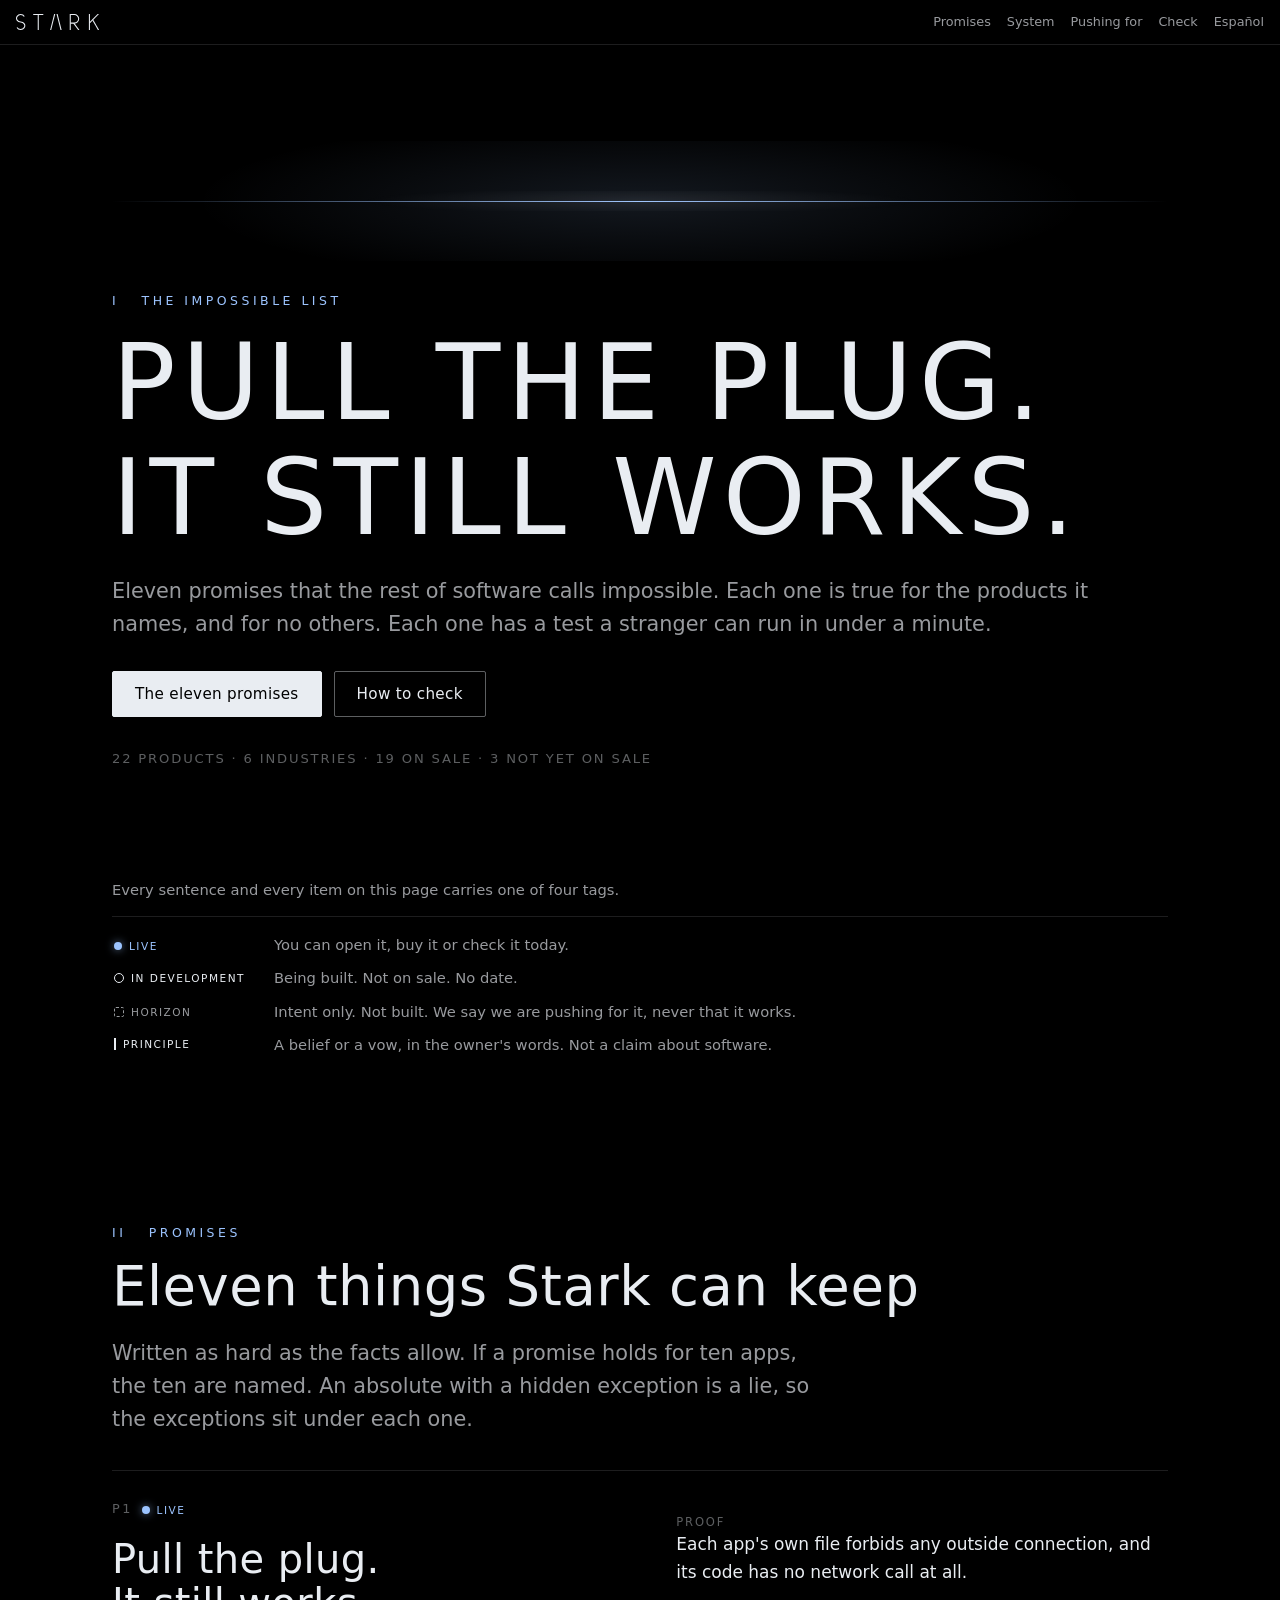
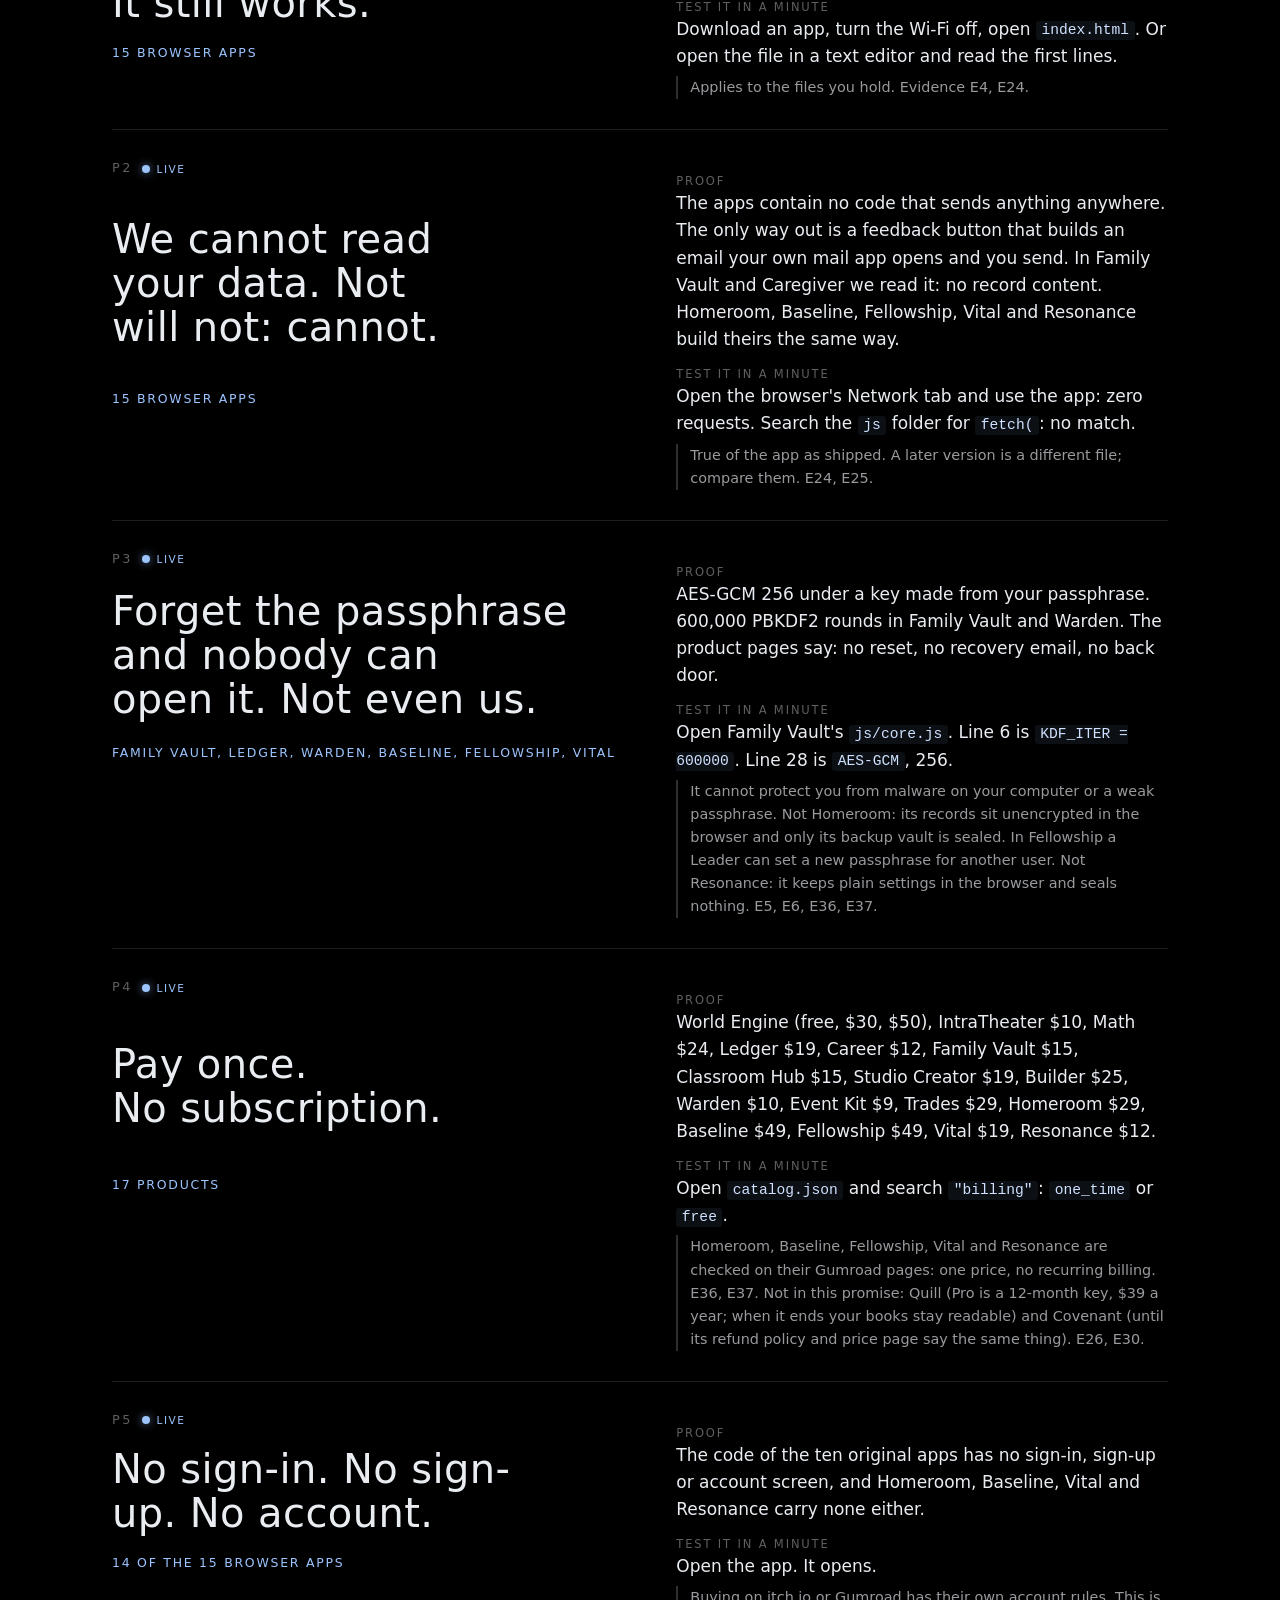
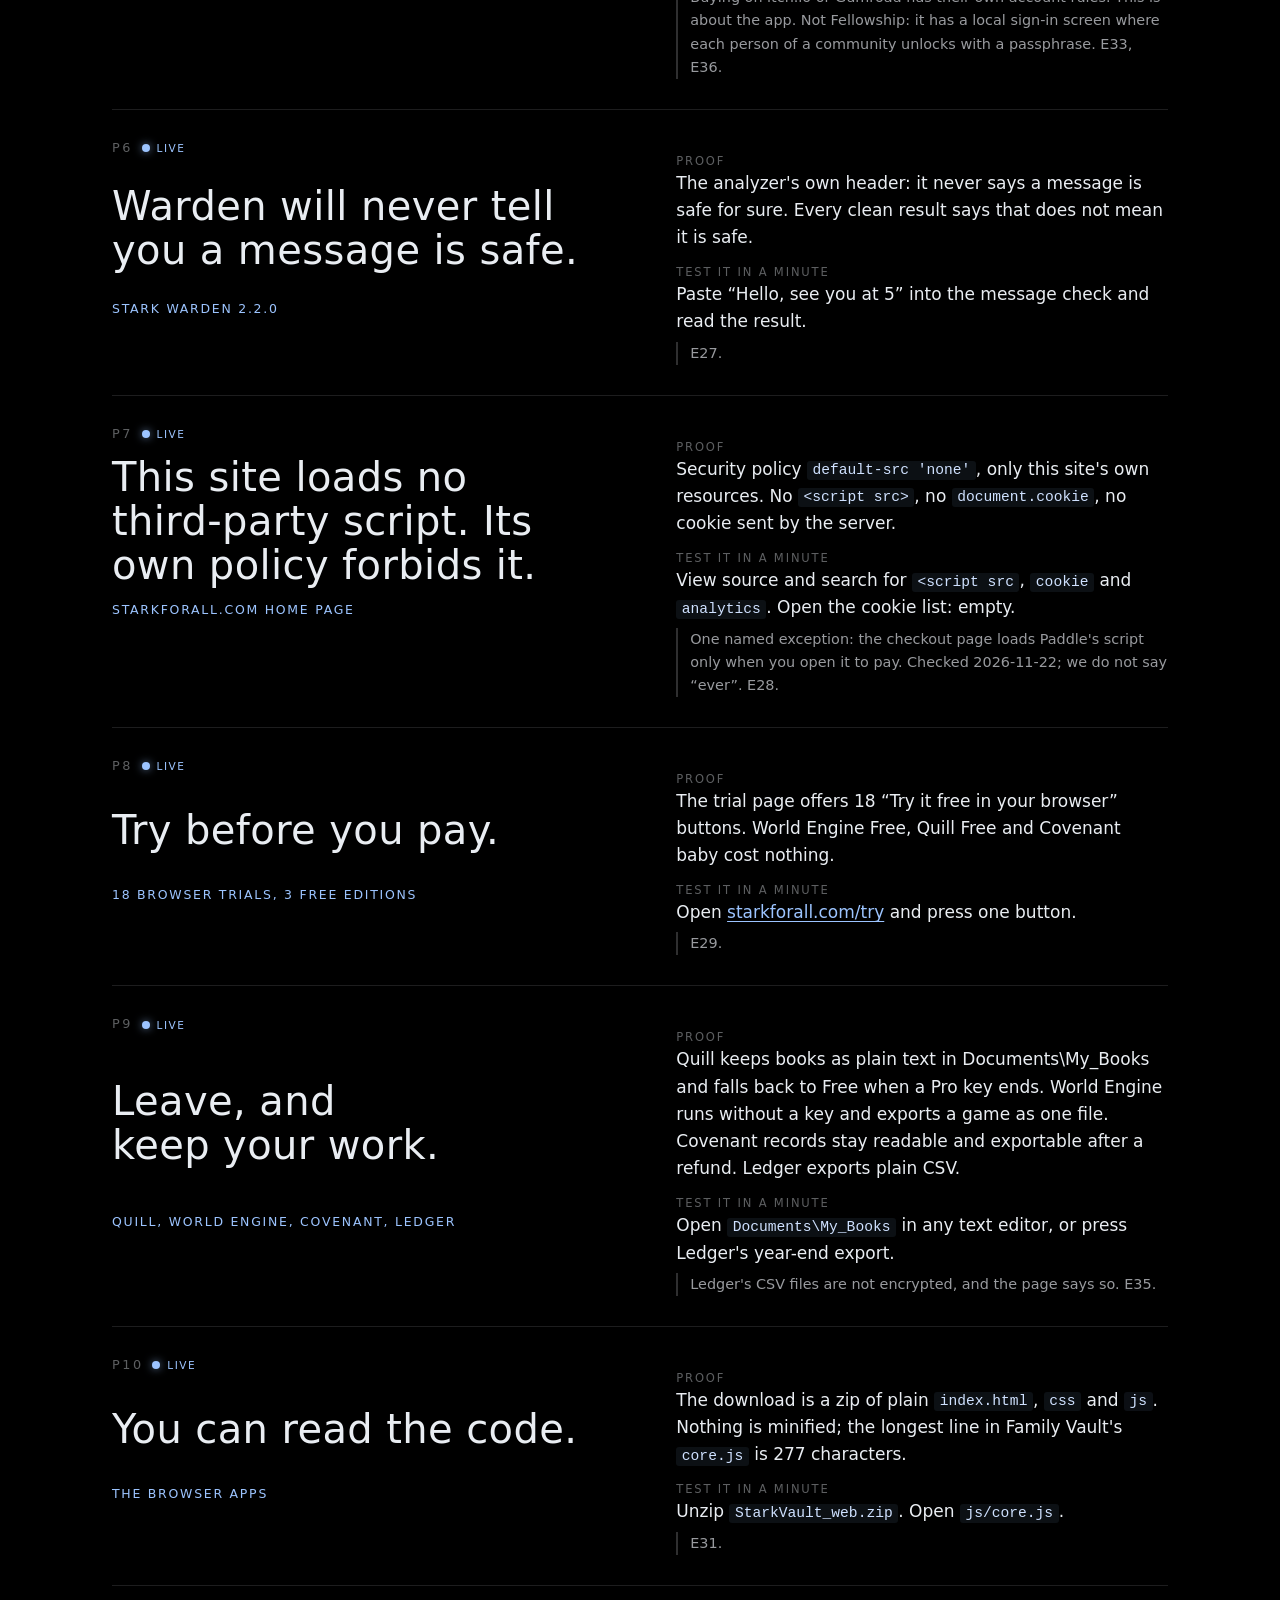
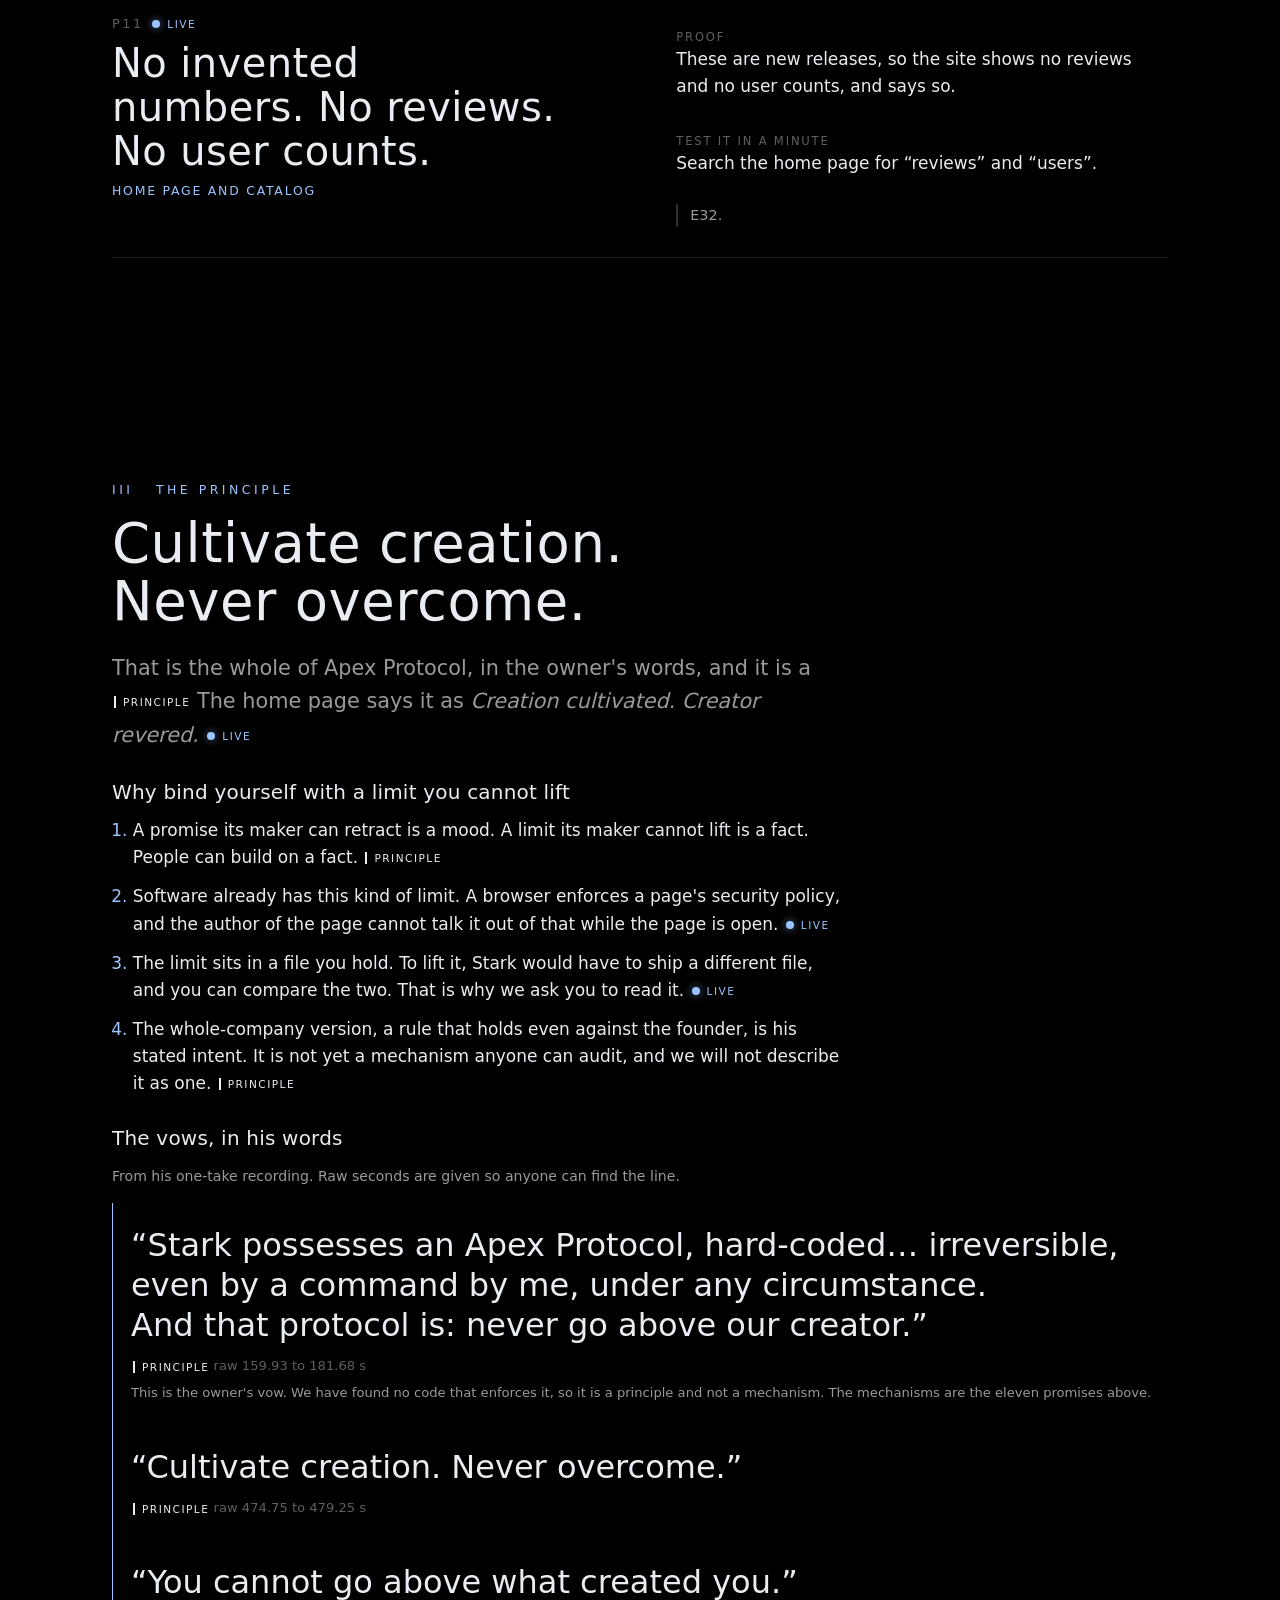
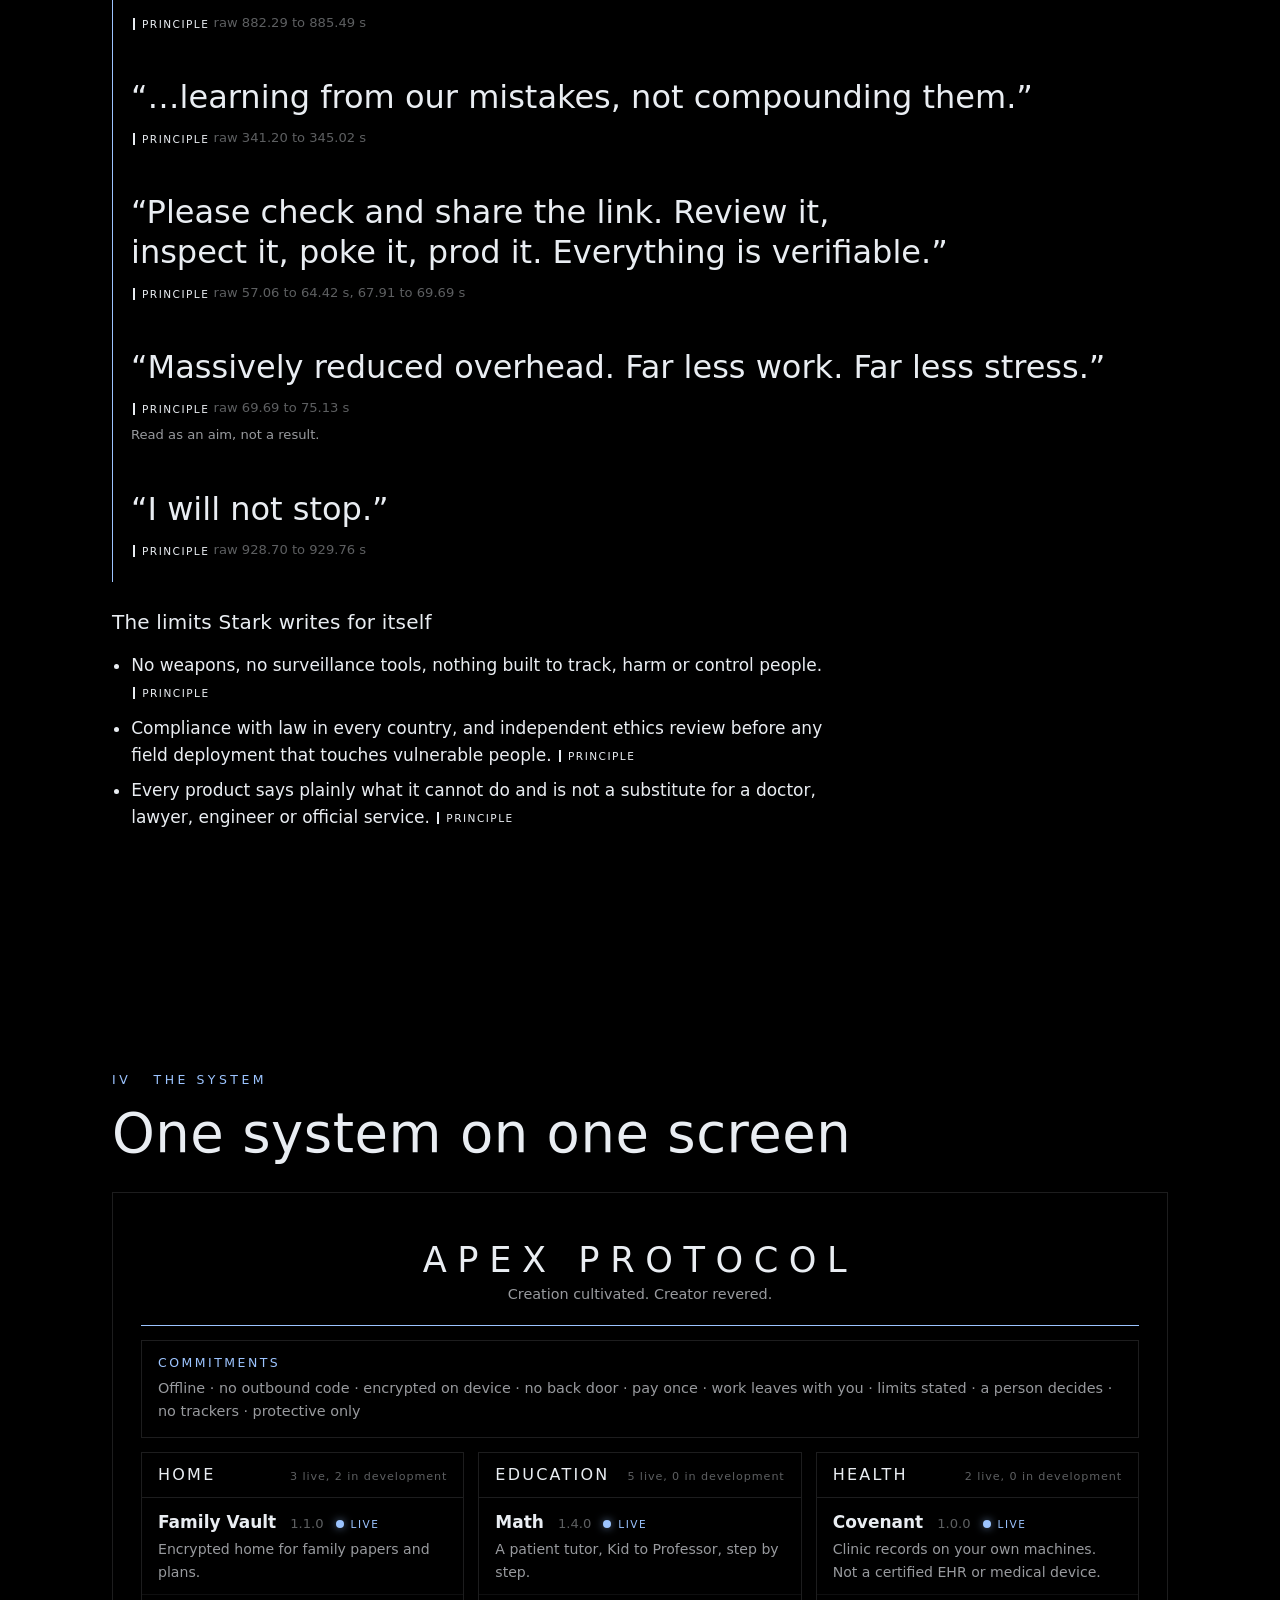
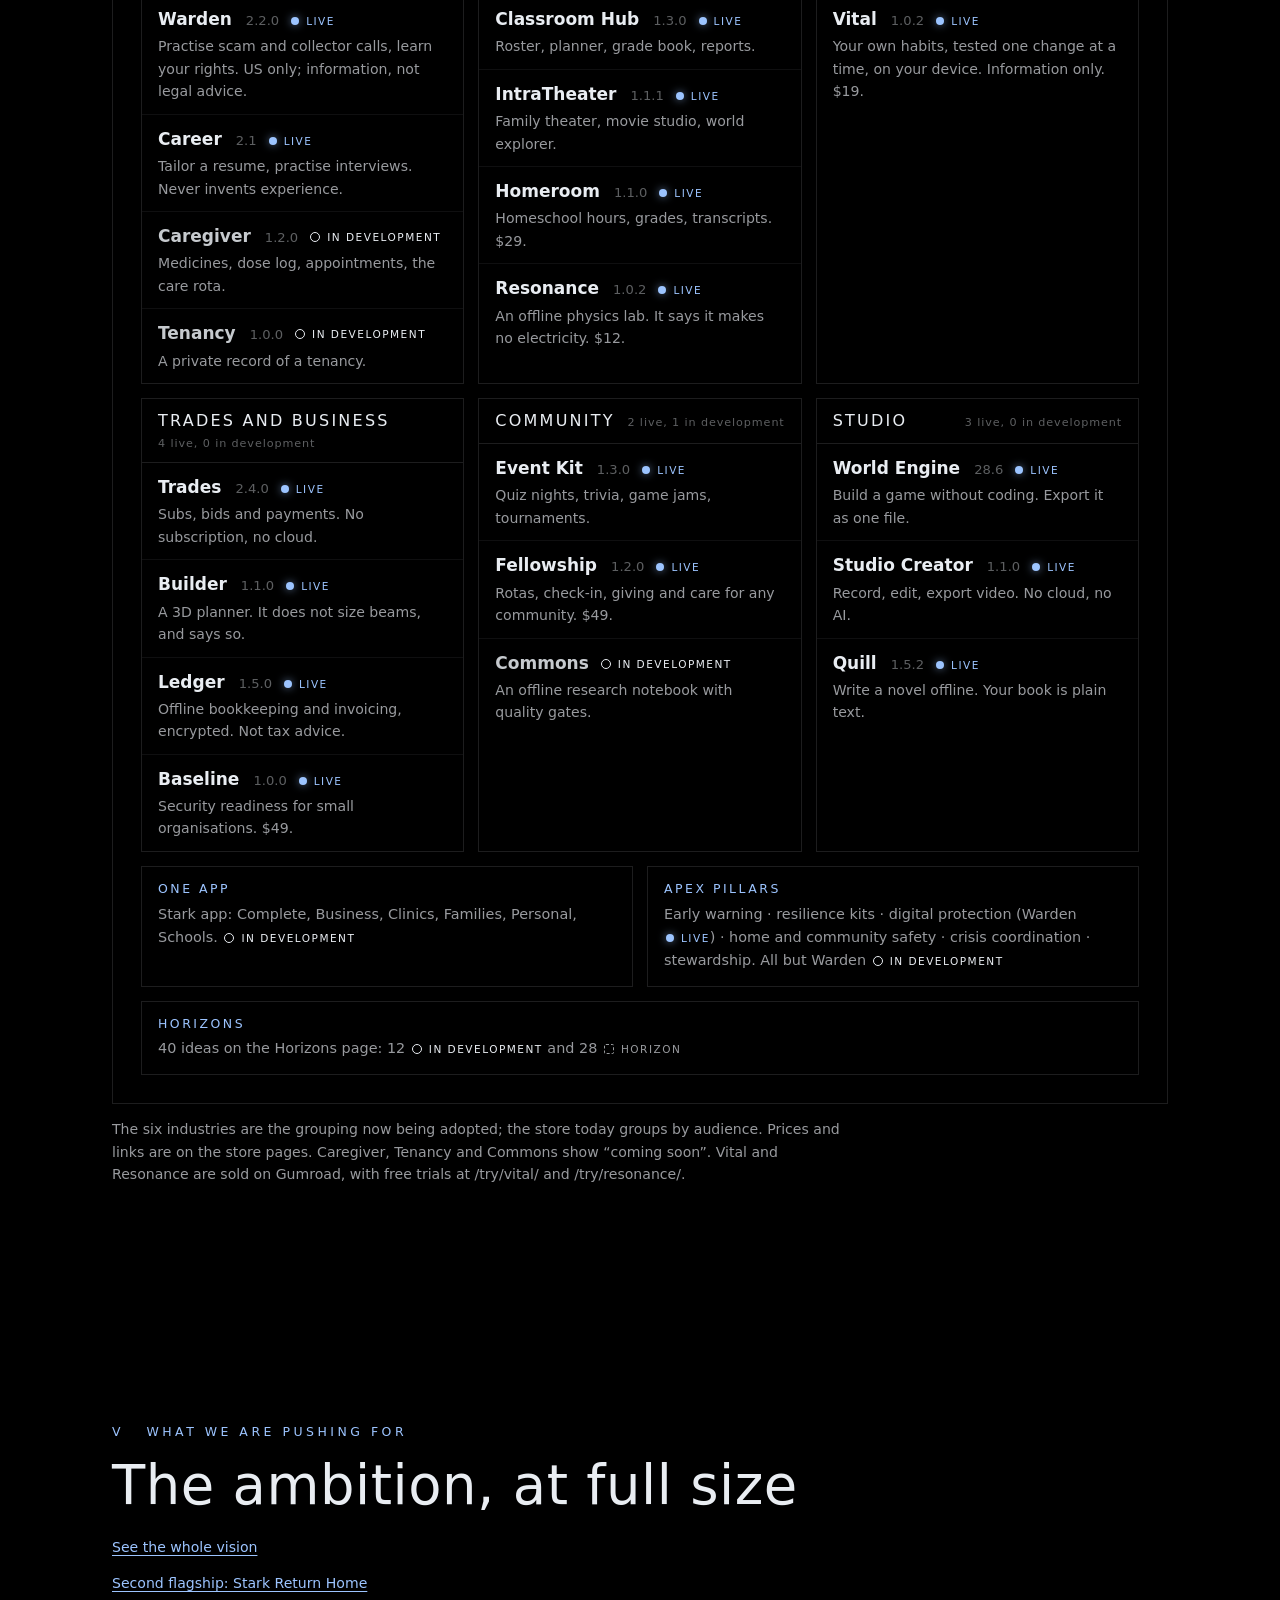
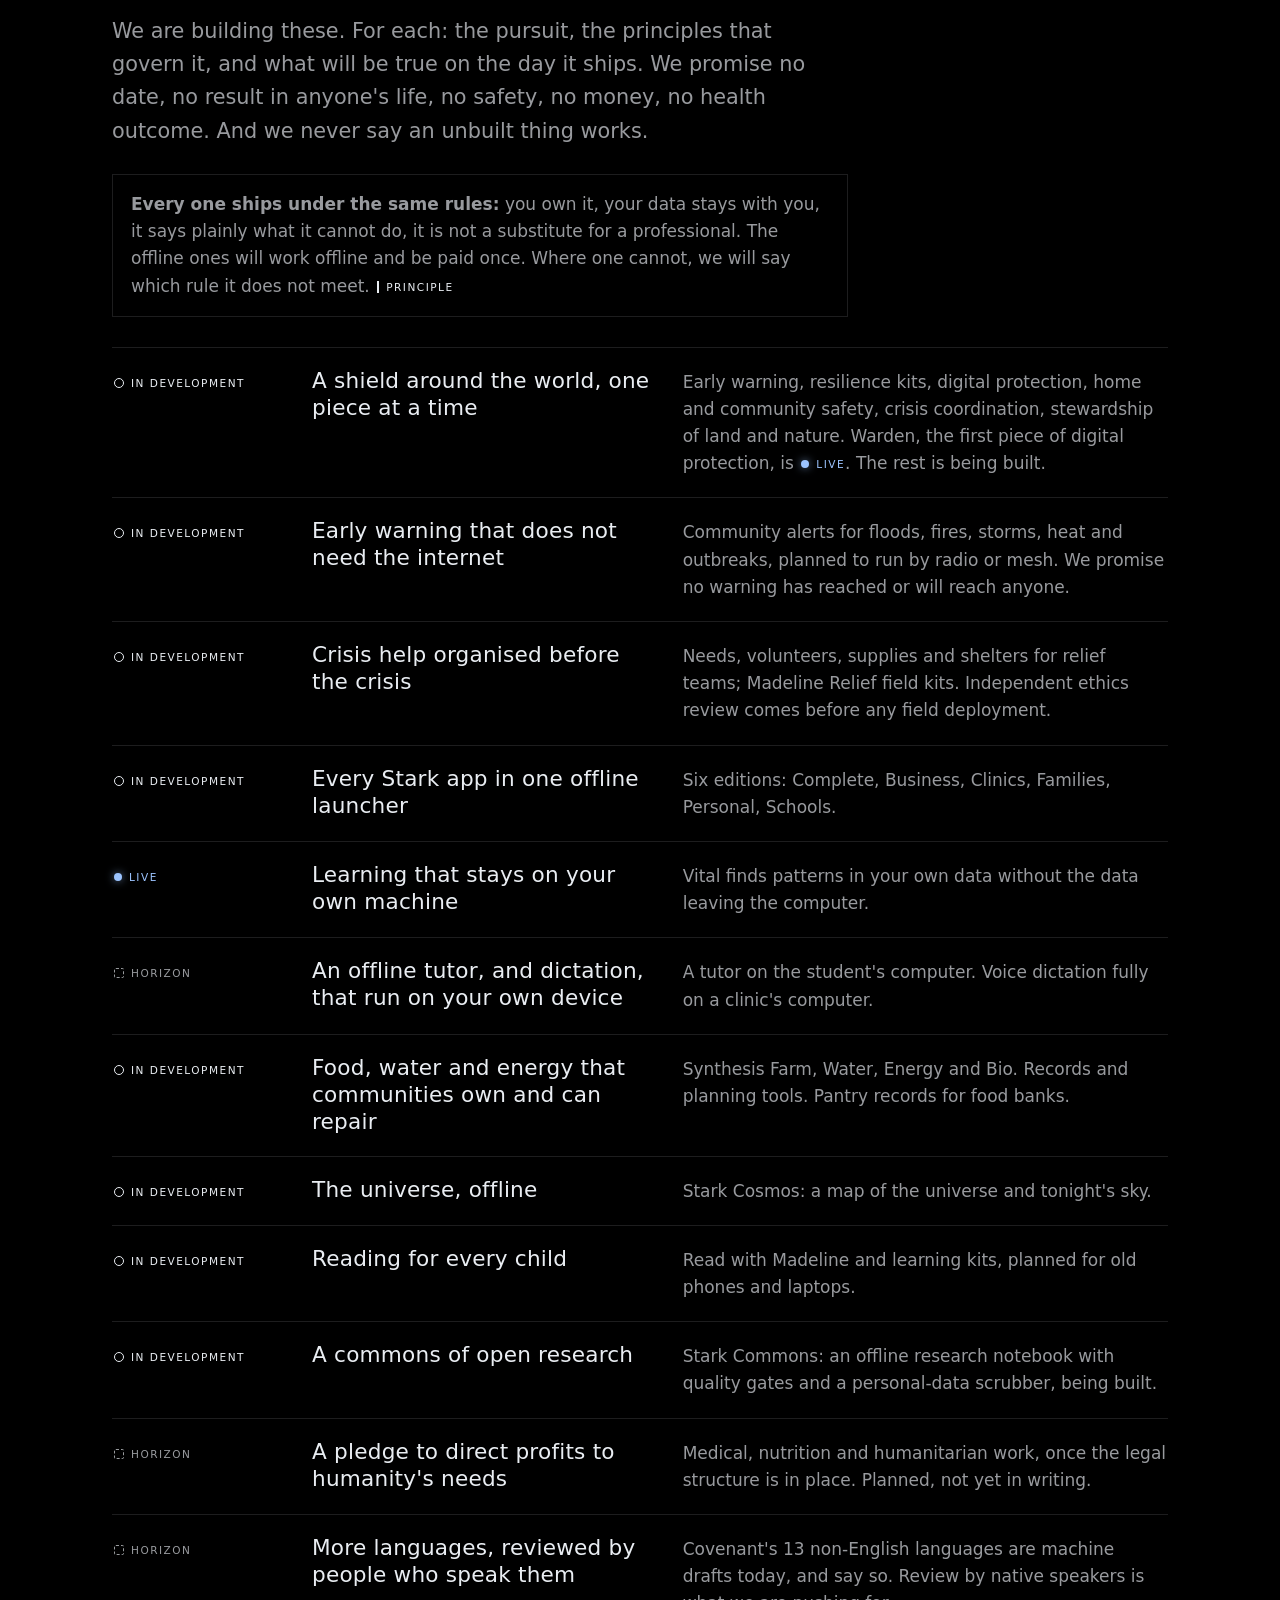
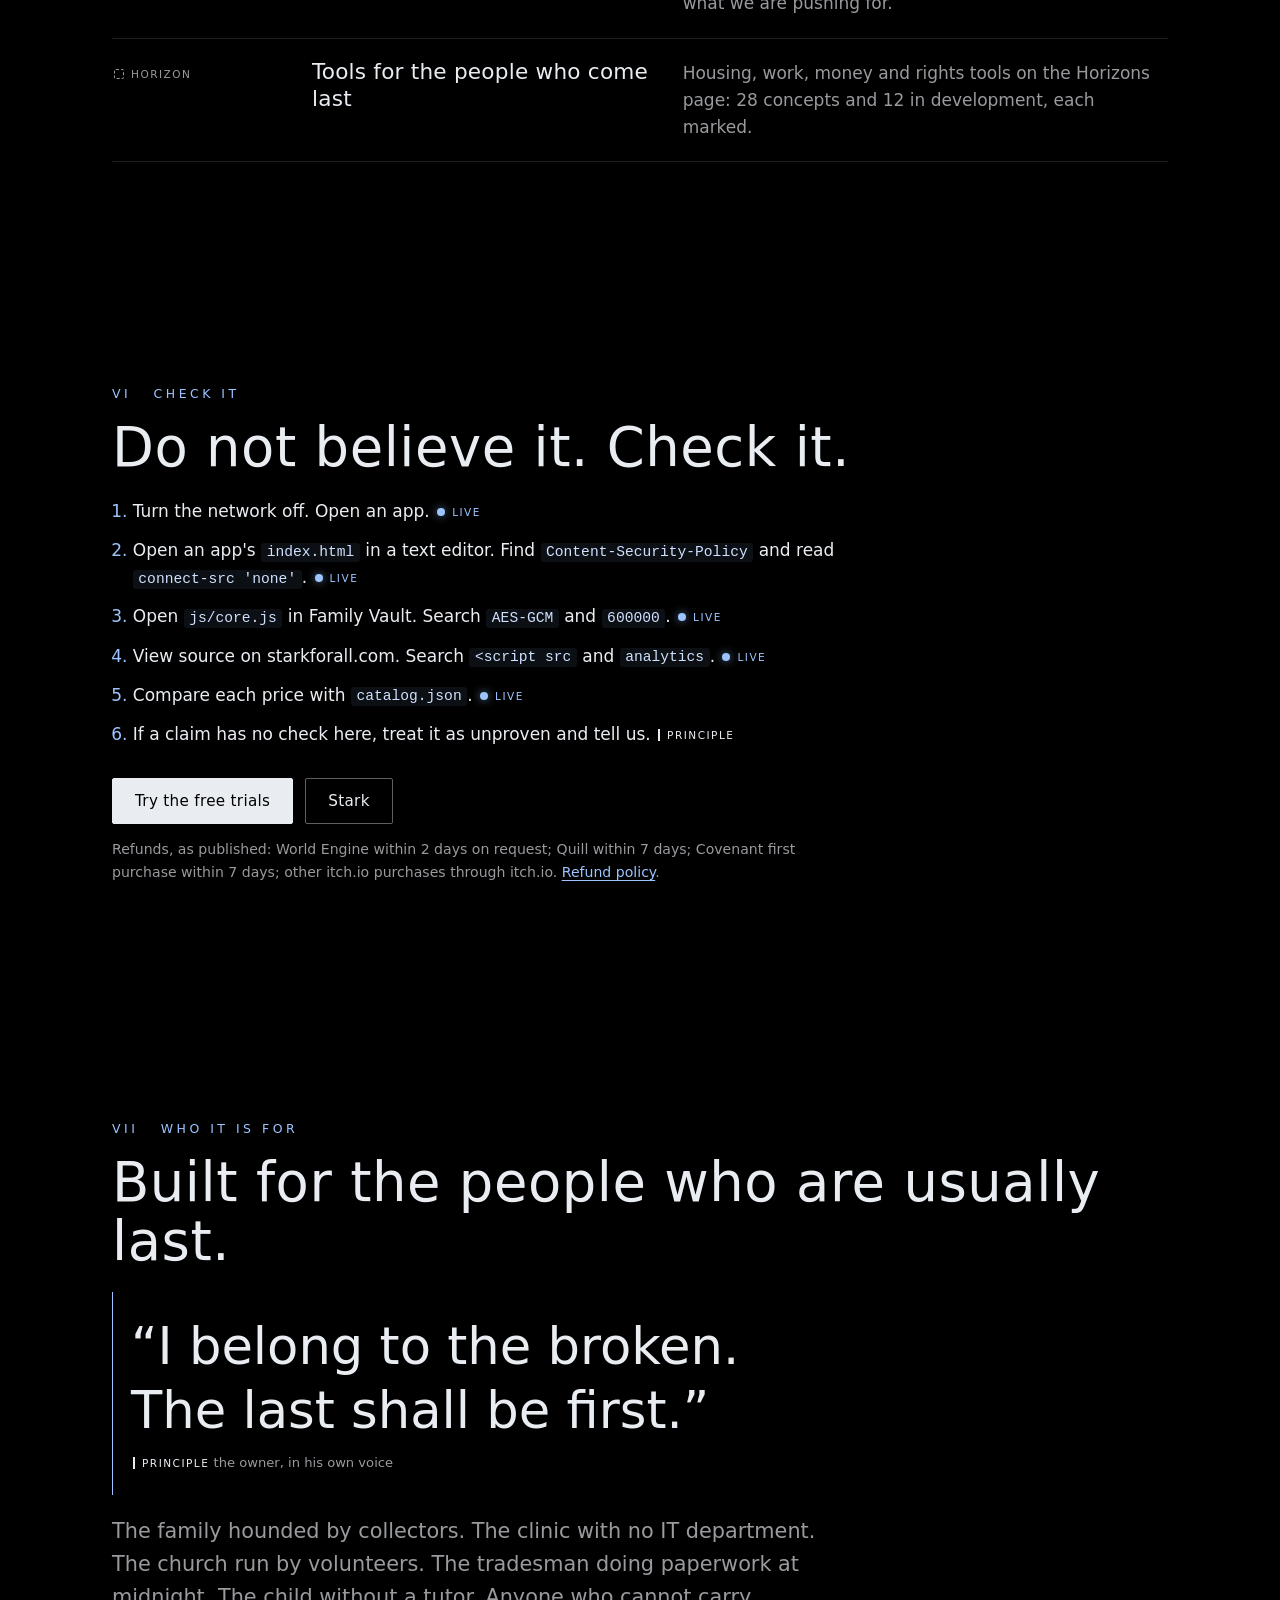
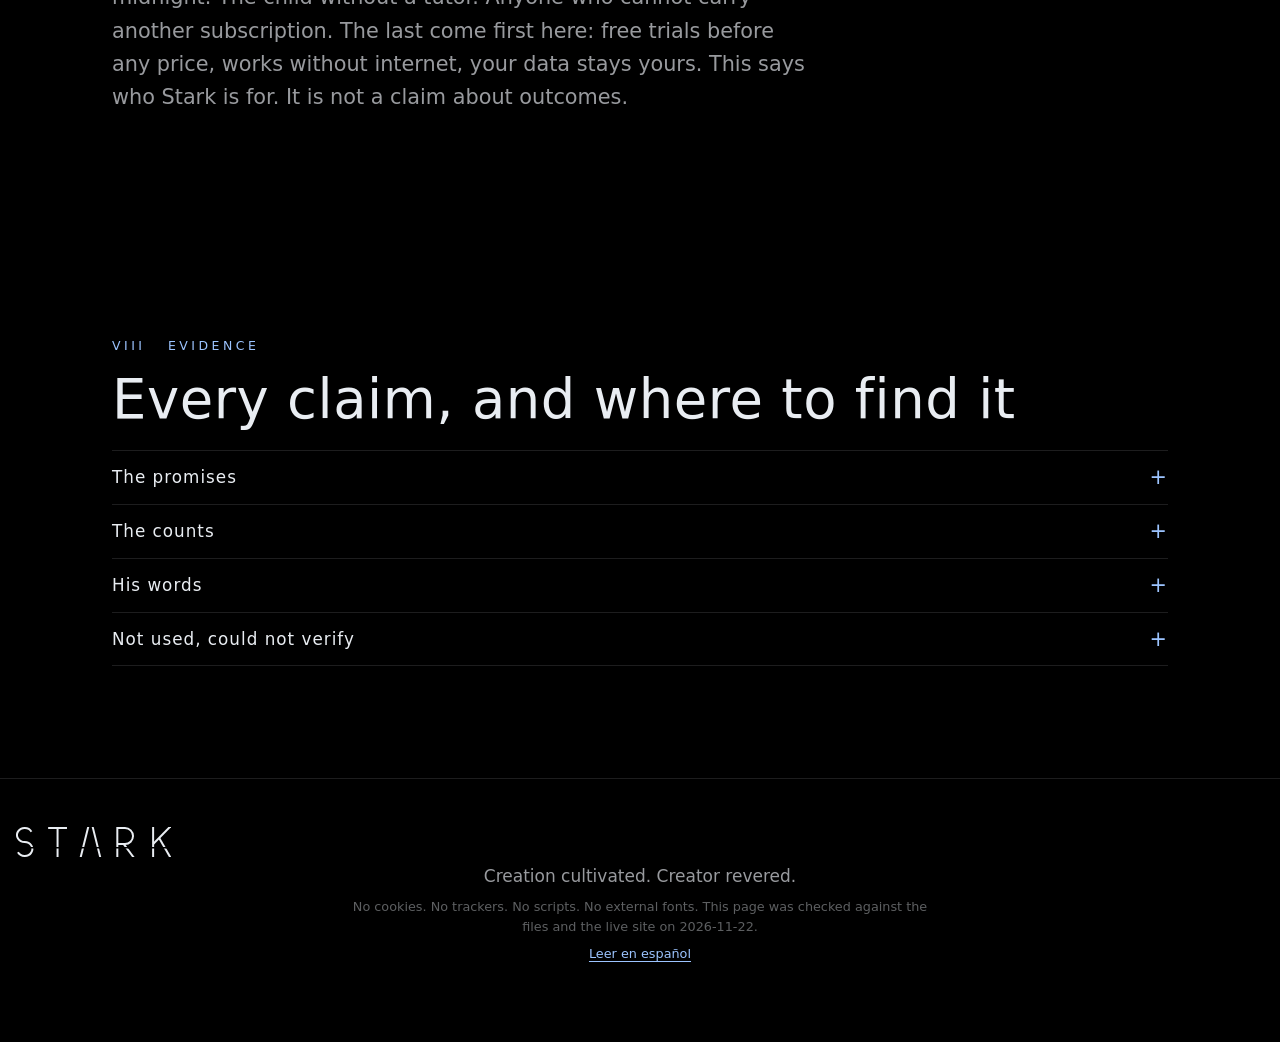
==== commit f8556ab0: "Warden 2.2.0: P6 re-checked against the build and the 15 dictionaries" ====
--- a/index.html
+++ b/index.html
@@ -83,7 +83,7 @@
 </article><article class="pr" id="p6">
 <p class="pr-n">P6 <span class="tag t-live">Live</span></p>
 <h3>Warden will never tell you a message is safe.</h3>
-<p class="scope">Stark Warden 2.0.0</p>
+<p class="scope">Stark Warden 2.2.0</p>
 <dl><div><dt>Proof</dt><dd>The analyzer's own header: it never says a message is safe for sure. Every clean result says that does not mean it is safe.</dd></div><div><dt>Test it in a minute</dt><dd>Paste “Hello, see you at 5” into the message check and read the result.</dd></div></dl>
 <p class="note">E27.</p>
 </article><article class="pr" id="p7">
@@ -141,7 +141,7 @@
 <div class="map">
 <div class="m-top"><b>APEX PROTOCOL</b><span>Creation cultivated. Creator revered.</span></div>
 <div class="m-row"><div class="m-box"><h3>Commitments</h3><p>Offline &middot; no outbound code &middot; encrypted on device &middot; no back door &middot; pay once &middot; work leaves with you &middot; limits stated &middot; a person decides &middot; no trackers &middot; protective only</p></div></div>
-<div class="m-inds"><section class="ind"><h3>Home <small>3 live, 2 in development</small></h3><ul><li class="prod p-live"><div class="ph"><b>Family Vault</b> <span class="ver">1.1.0</span> <span class="tag t-live">Live</span></div><span>Encrypted home for family papers and plans.</span></li><li class="prod p-live"><div class="ph"><b>Warden</b> <span class="ver">2.0.0</span> <span class="tag t-live">Live</span></div><span>Practise scam and collector calls, learn your rights. US only; information, not legal advice.</span></li><li class="prod p-live"><div class="ph"><b>Career</b> <span class="ver">2.1</span> <span class="tag t-live">Live</span></div><span>Tailor a resume, practise interviews. Never invents experience.</span></li><li class="prod p-dev"><div class="ph"><b>Caregiver</b> <span class="ver">1.2.0</span> <span class="tag t-dev">In development</span></div><span>Medicines, dose log, appointments, the care rota.</span></li><li class="prod p-dev"><div class="ph"><b>Tenancy</b> <span class="ver">1.0.0</span> <span class="tag t-dev">In development</span></div><span>A private record of a tenancy.</span></li></ul></section><section class="ind"><h3>Education <small>5 live, 0 in development</small></h3><ul><li class="prod p-live"><div class="ph"><b>Math</b> <span class="ver">1.4.0</span> <span class="tag t-live">Live</span></div><span>A patient tutor, Kid to Professor, step by step.</span></li><li class="prod p-live"><div class="ph"><b>Classroom Hub</b> <span class="ver">1.3.0</span> <span class="tag t-live">Live</span></div><span>Roster, planner, grade book, reports.</span></li><li class="prod p-live"><div class="ph"><b>IntraTheater</b> <span class="ver">1.1.1</span> <span class="tag t-live">Live</span></div><span>Family theater, movie studio, world explorer.</span></li><li class="prod p-live"><div class="ph"><b>Homeroom</b> <span class="ver">1.1.0</span> <span class="tag t-live">Live</span></div><span>Homeschool hours, grades, transcripts. $29.</span></li><li class="prod p-live"><div class="ph"><b>Resonance</b> <span class="ver">1.0.2</span> <span class="tag t-live">Live</span></div><span>An offline physics lab. It says it makes no electricity. $12.</span></li></ul></section><section class="ind"><h3>Health <small>2 live, 0 in development</small></h3><ul><li class="prod p-live"><div class="ph"><b>Covenant</b> <span class="ver">1.0.0</span> <span class="tag t-live">Live</span></div><span>Clinic records on your own machines. Not a certified EHR or medical device.</span></li><li class="prod p-live"><div class="ph"><b>Vital</b> <span class="ver">1.0.2</span> <span class="tag t-live">Live</span></div><span>Your own habits, tested one change at a time, on your device. Information only. $19.</span></li></ul></section><section class="ind"><h3>Trades and Business <small>4 live, 0 in development</small></h3><ul><li class="prod p-live"><div class="ph"><b>Trades</b> <span class="ver">2.4.0</span> <span class="tag t-live">Live</span></div><span>Subs, bids and payments. No subscription, no cloud.</span></li><li class="prod p-live"><div class="ph"><b>Builder</b> <span class="ver">1.1.0</span> <span class="tag t-live">Live</span></div><span>A 3D planner. It does not size beams, and says so.</span></li><li class="prod p-live"><div class="ph"><b>Ledger</b> <span class="ver">1.5.0</span> <span class="tag t-live">Live</span></div><span>Offline bookkeeping and invoicing, encrypted. Not tax advice.</span></li><li class="prod p-live"><div class="ph"><b>Baseline</b> <span class="ver">1.0.0</span> <span class="tag t-live">Live</span></div><span>Security readiness for small organisations. $49.</span></li></ul></section><section class="ind"><h3>Community <small>2 live, 1 in development</small></h3><ul><li class="prod p-live"><div class="ph"><b>Event Kit</b> <span class="ver">1.3.0</span> <span class="tag t-live">Live</span></div><span>Quiz nights, trivia, game jams, tournaments.</span></li><li class="prod p-live"><div class="ph"><b>Fellowship</b> <span class="ver">1.2.0</span> <span class="tag t-live">Live</span></div><span>Rotas, check-in, giving and care for any community. $49.</span></li><li class="prod p-dev"><div class="ph"><b>Commons</b> <span class="tag t-dev">In development</span></div><span>An offline research notebook with quality gates.</span></li></ul></section><section class="ind"><h3>Studio <small>3 live, 0 in development</small></h3><ul><li class="prod p-live"><div class="ph"><b>World Engine</b> <span class="ver">28.6</span> <span class="tag t-live">Live</span></div><span>Build a game without coding. Export it as one file.</span></li><li class="prod p-live"><div class="ph"><b>Studio Creator</b> <span class="ver">1.1.0</span> <span class="tag t-live">Live</span></div><span>Record, edit, export video. No cloud, no AI.</span></li><li class="prod p-live"><div class="ph"><b>Quill</b> <span class="ver">1.5.2</span> <span class="tag t-live">Live</span></div><span>Write a novel offline. Your book is plain text.</span></li></ul></section></div>
+<div class="m-inds"><section class="ind"><h3>Home <small>3 live, 2 in development</small></h3><ul><li class="prod p-live"><div class="ph"><b>Family Vault</b> <span class="ver">1.1.0</span> <span class="tag t-live">Live</span></div><span>Encrypted home for family papers and plans.</span></li><li class="prod p-live"><div class="ph"><b>Warden</b> <span class="ver">2.2.0</span> <span class="tag t-live">Live</span></div><span>Practise scam and collector calls, learn your rights. US only; information, not legal advice.</span></li><li class="prod p-live"><div class="ph"><b>Career</b> <span class="ver">2.1</span> <span class="tag t-live">Live</span></div><span>Tailor a resume, practise interviews. Never invents experience.</span></li><li class="prod p-dev"><div class="ph"><b>Caregiver</b> <span class="ver">1.2.0</span> <span class="tag t-dev">In development</span></div><span>Medicines, dose log, appointments, the care rota.</span></li><li class="prod p-dev"><div class="ph"><b>Tenancy</b> <span class="ver">1.0.0</span> <span class="tag t-dev">In development</span></div><span>A private record of a tenancy.</span></li></ul></section><section class="ind"><h3>Education <small>5 live, 0 in development</small></h3><ul><li class="prod p-live"><div class="ph"><b>Math</b> <span class="ver">1.4.0</span> <span class="tag t-live">Live</span></div><span>A patient tutor, Kid to Professor, step by step.</span></li><li class="prod p-live"><div class="ph"><b>Classroom Hub</b> <span class="ver">1.3.0</span> <span class="tag t-live">Live</span></div><span>Roster, planner, grade book, reports.</span></li><li class="prod p-live"><div class="ph"><b>IntraTheater</b> <span class="ver">1.1.1</span> <span class="tag t-live">Live</span></div><span>Family theater, movie studio, world explorer.</span></li><li class="prod p-live"><div class="ph"><b>Homeroom</b> <span class="ver">1.1.0</span> <span class="tag t-live">Live</span></div><span>Homeschool hours, grades, transcripts. $29.</span></li><li class="prod p-live"><div class="ph"><b>Resonance</b> <span class="ver">1.0.2</span> <span class="tag t-live">Live</span></div><span>An offline physics lab. It says it makes no electricity. $12.</span></li></ul></section><section class="ind"><h3>Health <small>2 live, 0 in development</small></h3><ul><li class="prod p-live"><div class="ph"><b>Covenant</b> <span class="ver">1.0.0</span> <span class="tag t-live">Live</span></div><span>Clinic records on your own machines. Not a certified EHR or medical device.</span></li><li class="prod p-live"><div class="ph"><b>Vital</b> <span class="ver">1.0.2</span> <span class="tag t-live">Live</span></div><span>Your own habits, tested one change at a time, on your device. Information only. $19.</span></li></ul></section><section class="ind"><h3>Trades and Business <small>4 live, 0 in development</small></h3><ul><li class="prod p-live"><div class="ph"><b>Trades</b> <span class="ver">2.4.0</span> <span class="tag t-live">Live</span></div><span>Subs, bids and payments. No subscription, no cloud.</span></li><li class="prod p-live"><div class="ph"><b>Builder</b> <span class="ver">1.1.0</span> <span class="tag t-live">Live</span></div><span>A 3D planner. It does not size beams, and says so.</span></li><li class="prod p-live"><div class="ph"><b>Ledger</b> <span class="ver">1.5.0</span> <span class="tag t-live">Live</span></div><span>Offline bookkeeping and invoicing, encrypted. Not tax advice.</span></li><li class="prod p-live"><div class="ph"><b>Baseline</b> <span class="ver">1.0.0</span> <span class="tag t-live">Live</span></div><span>Security readiness for small organisations. $49.</span></li></ul></section><section class="ind"><h3>Community <small>2 live, 1 in development</small></h3><ul><li class="prod p-live"><div class="ph"><b>Event Kit</b> <span class="ver">1.3.0</span> <span class="tag t-live">Live</span></div><span>Quiz nights, trivia, game jams, tournaments.</span></li><li class="prod p-live"><div class="ph"><b>Fellowship</b> <span class="ver">1.2.0</span> <span class="tag t-live">Live</span></div><span>Rotas, check-in, giving and care for any community. $49.</span></li><li class="prod p-dev"><div class="ph"><b>Commons</b> <span class="tag t-dev">In development</span></div><span>An offline research notebook with quality gates.</span></li></ul></section><section class="ind"><h3>Studio <small>3 live, 0 in development</small></h3><ul><li class="prod p-live"><div class="ph"><b>World Engine</b> <span class="ver">28.6</span> <span class="tag t-live">Live</span></div><span>Build a game without coding. Export it as one file.</span></li><li class="prod p-live"><div class="ph"><b>Studio Creator</b> <span class="ver">1.1.0</span> <span class="tag t-live">Live</span></div><span>Record, edit, export video. No cloud, no AI.</span></li><li class="prod p-live"><div class="ph"><b>Quill</b> <span class="ver">1.5.2</span> <span class="tag t-live">Live</span></div><span>Write a novel offline. Your book is plain text.</span></li></ul></section></div>
 <div class="m-row two"><div class="m-box"><h3>One app</h3><p>Stark app: Complete, Business, Clinics, Families, Personal, Schools. <span class="tag t-dev">In development</span></p></div>
 <div class="m-box"><h3>Apex pillars</h3><p>Early warning &middot; resilience kits &middot; digital protection (Warden <span class="tag t-live">Live</span>) &middot; home and community safety &middot; crisis coordination &middot; stewardship. All but Warden <span class="tag t-dev">In development</span></p></div></div>
 <div class="m-row"><div class="m-box"><h3>Horizons</h3><p>40 ideas on the Horizons page: 12 <span class="tag t-dev">In development</span> and 28 <span class="tag t-hor">Horizon</span></p></div></div>
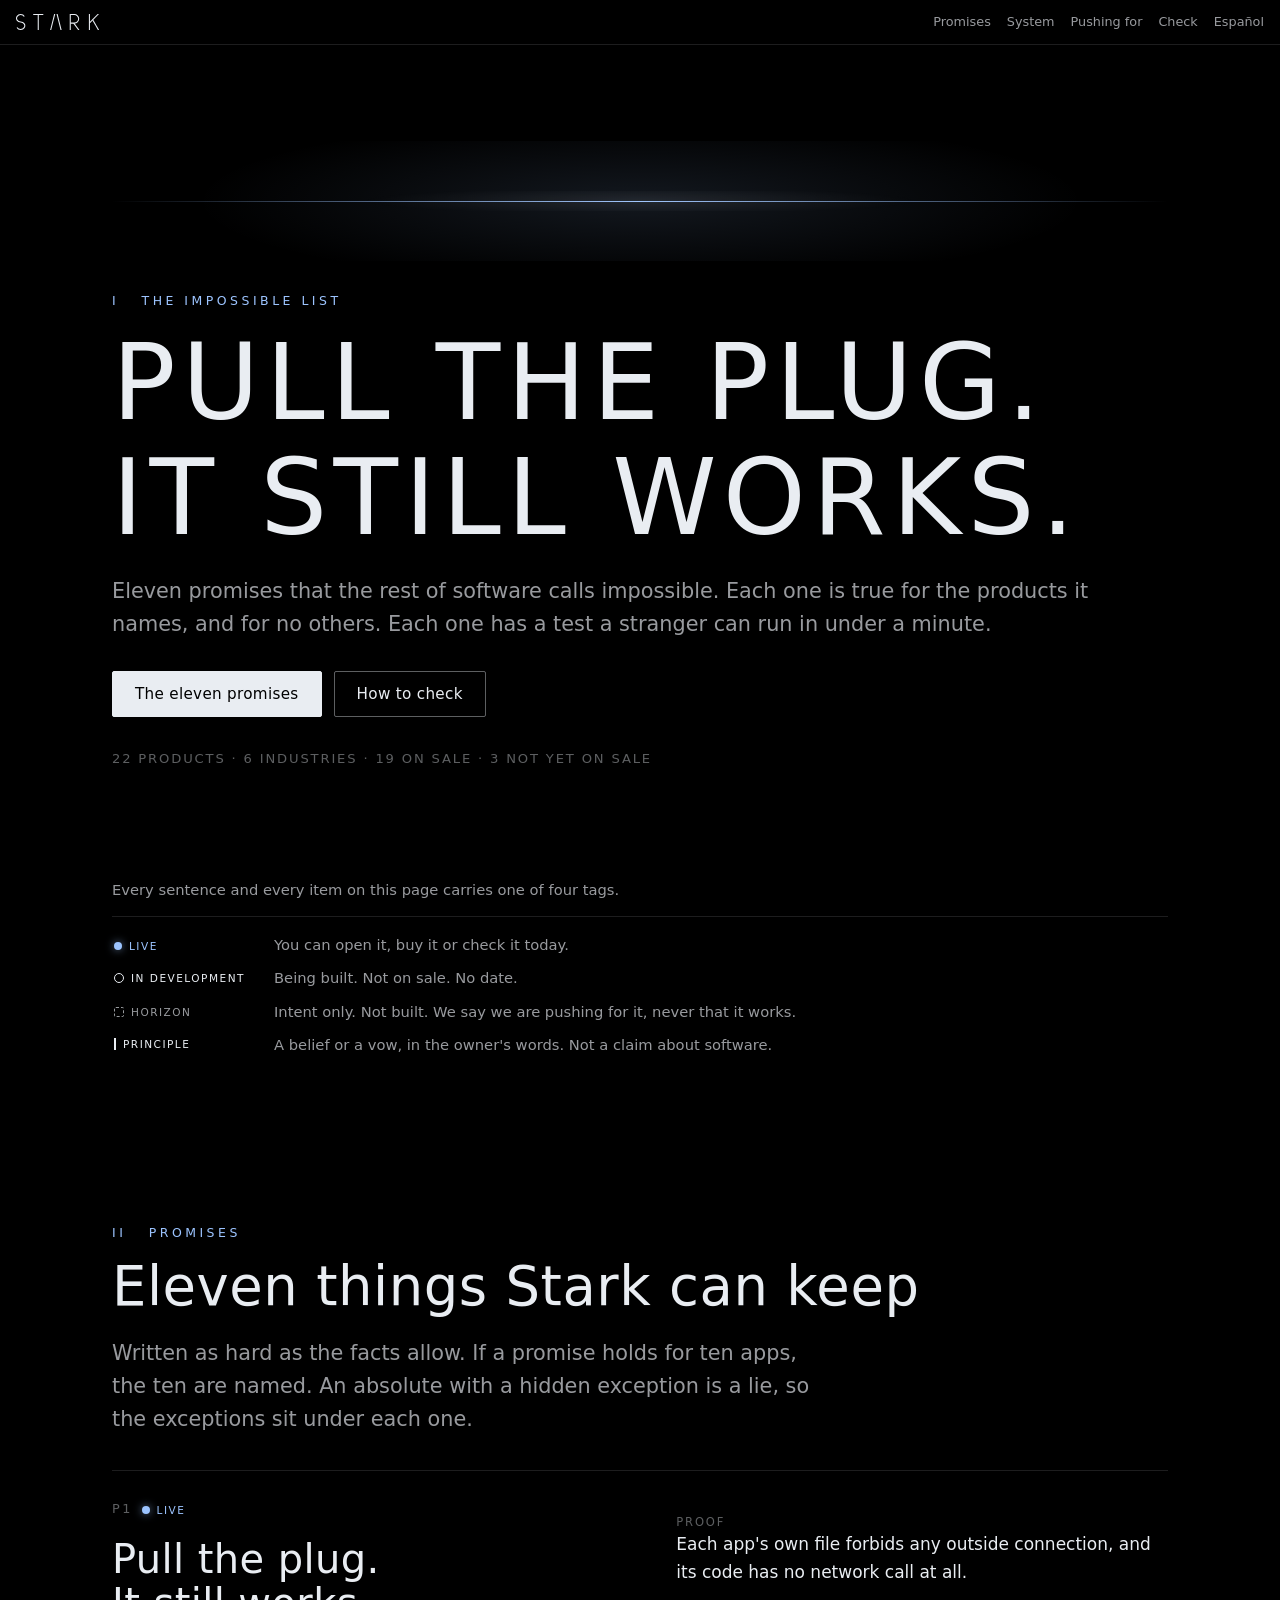
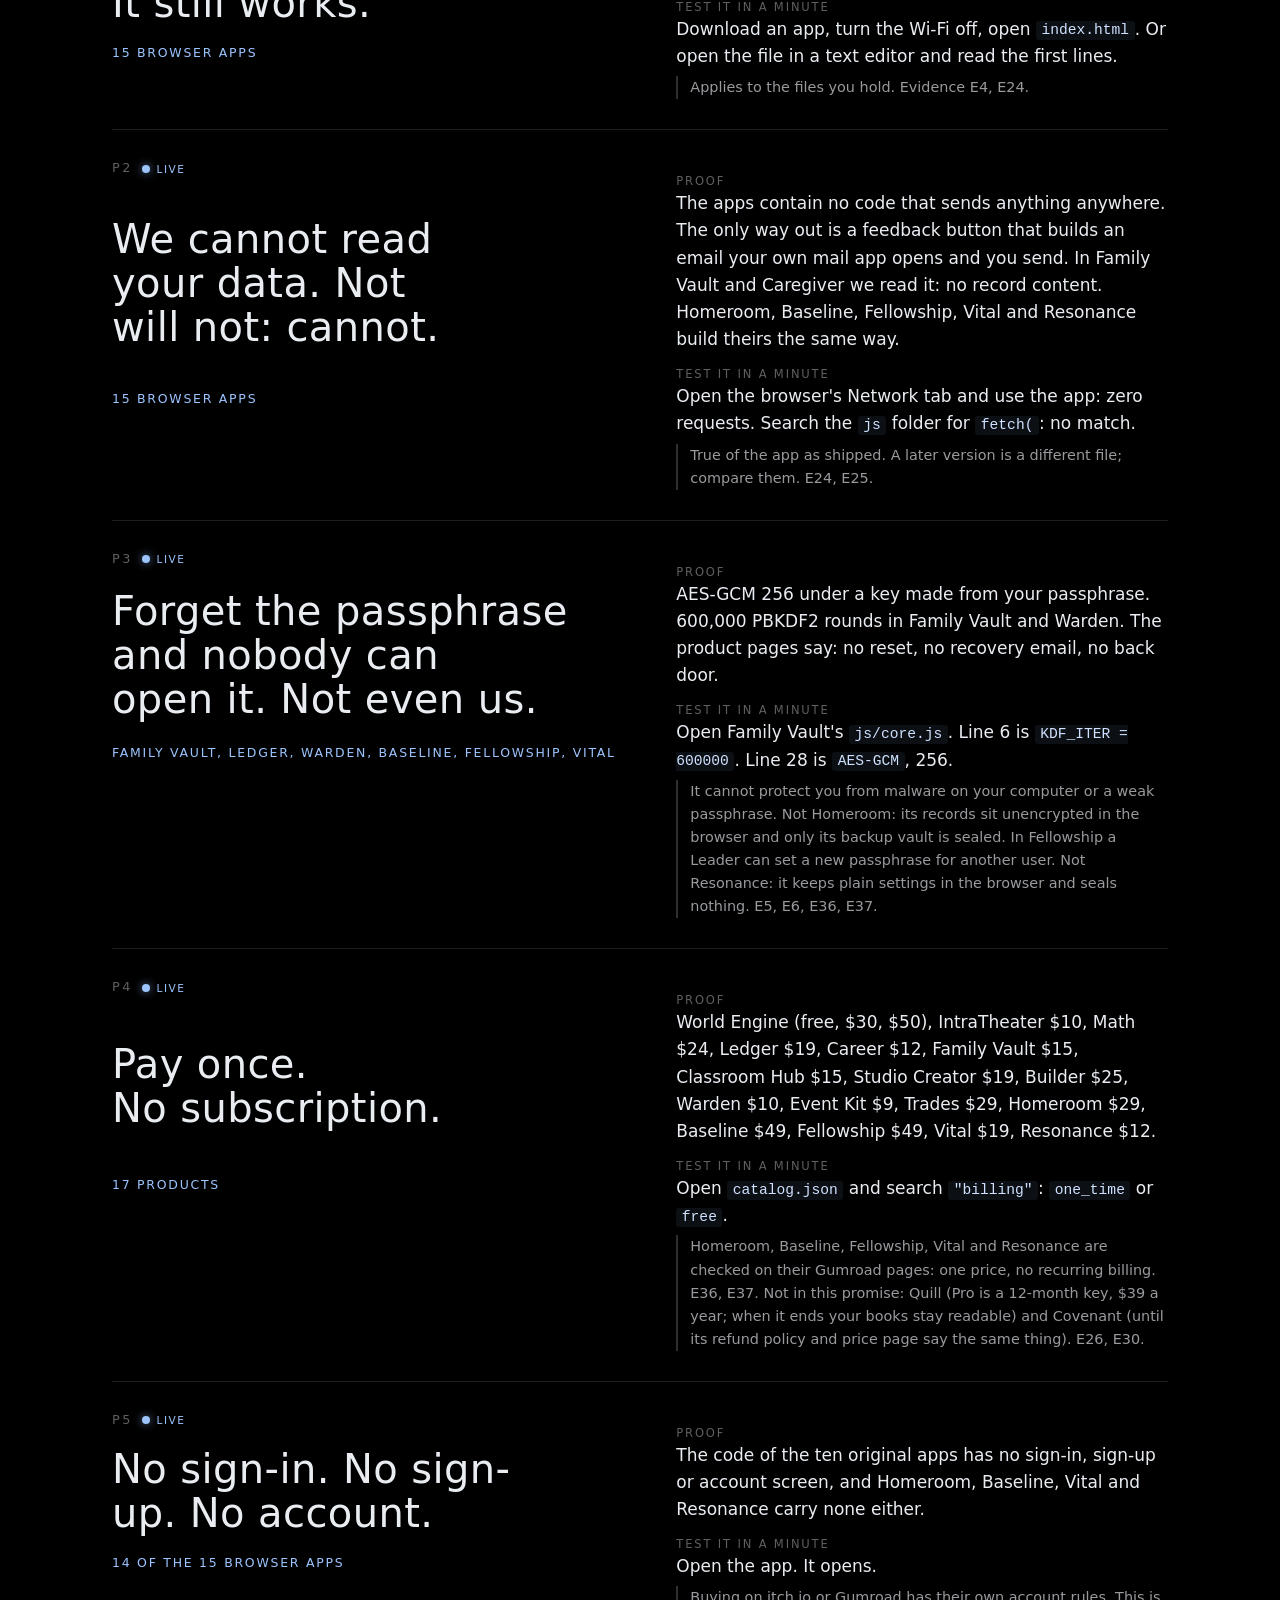
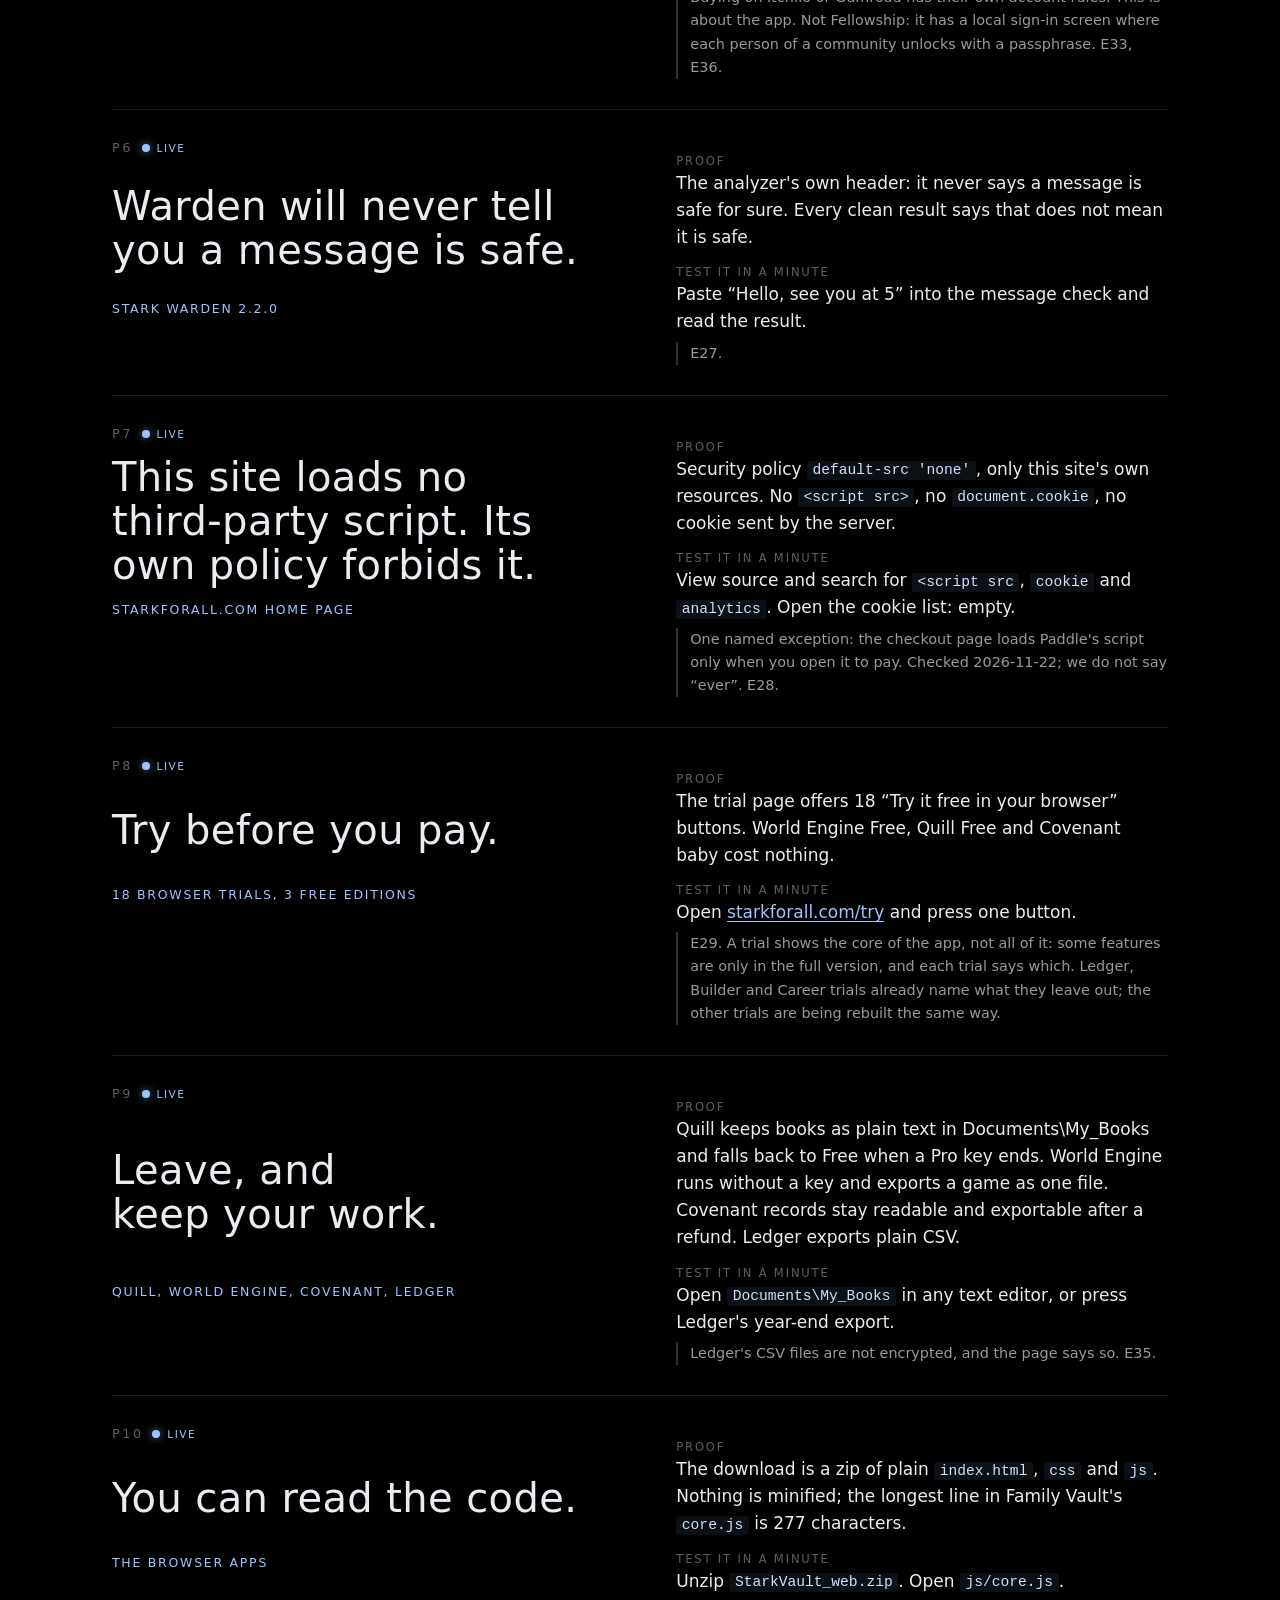
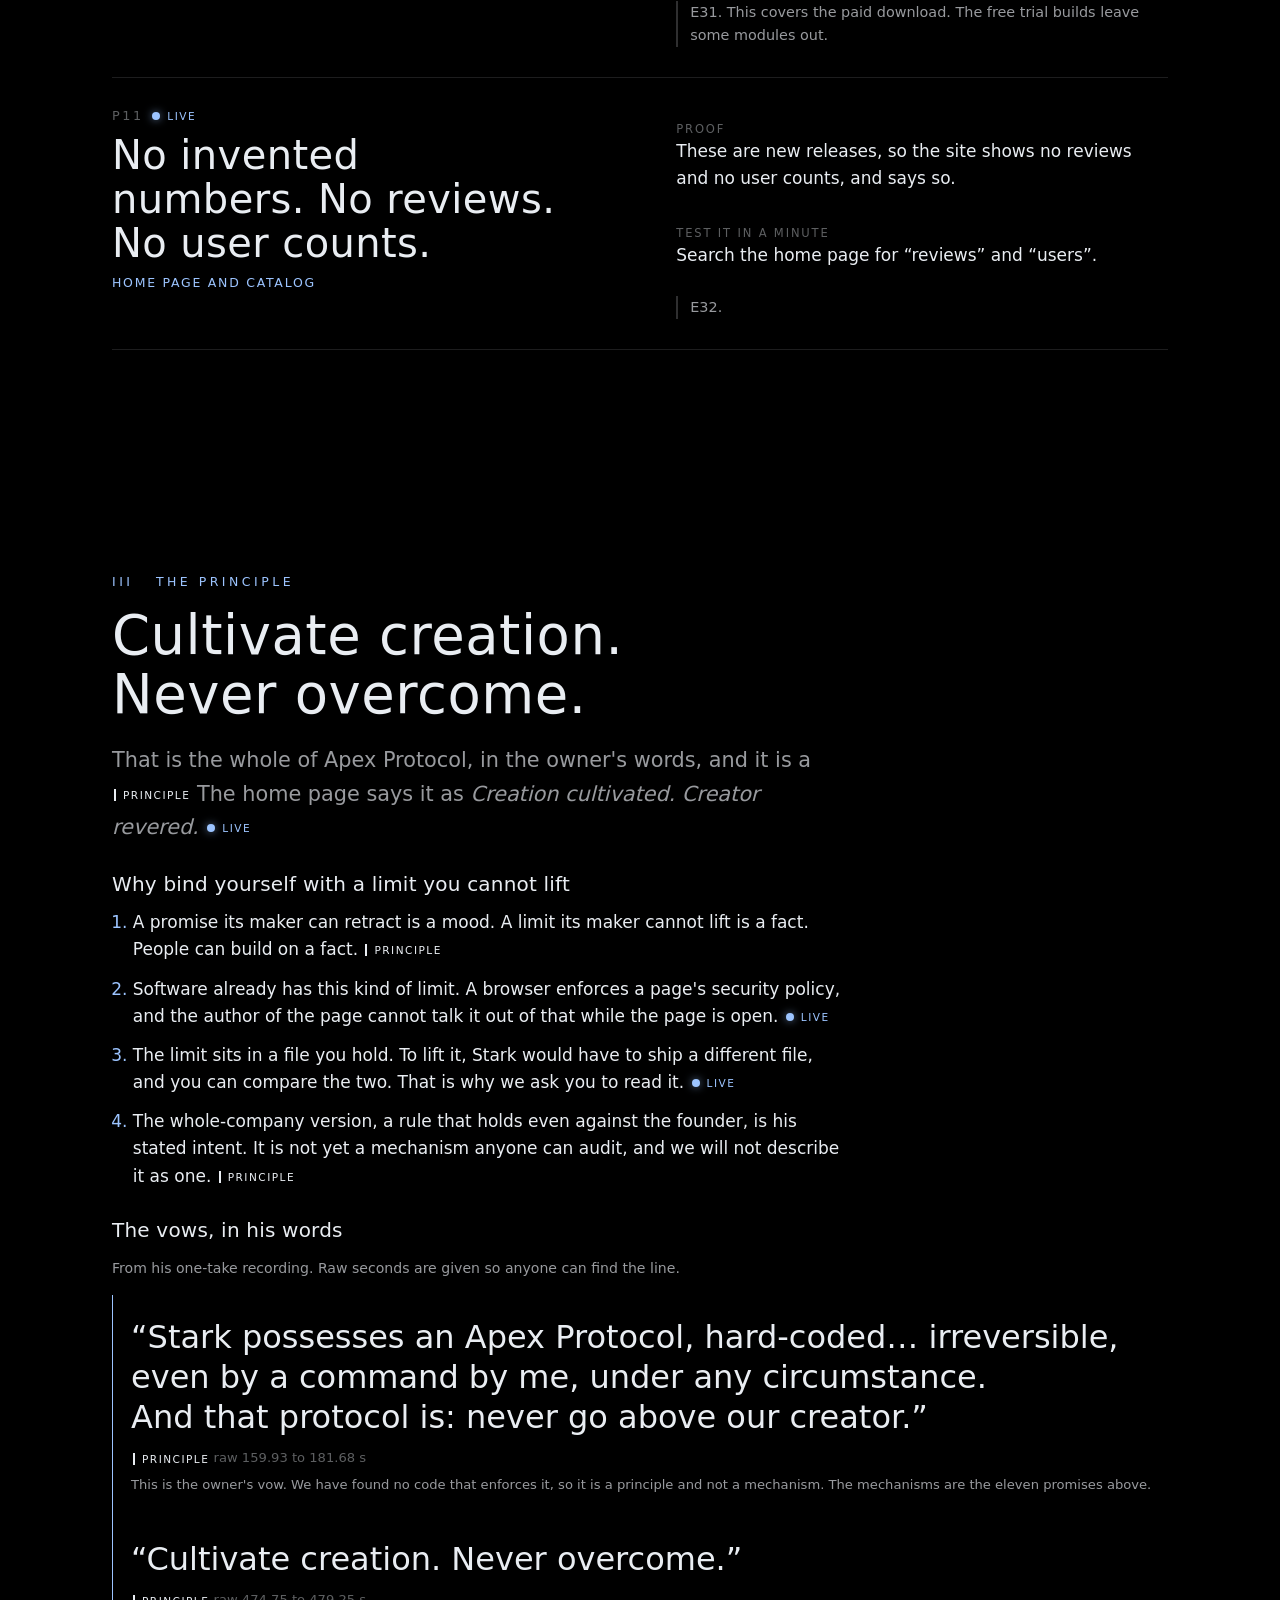
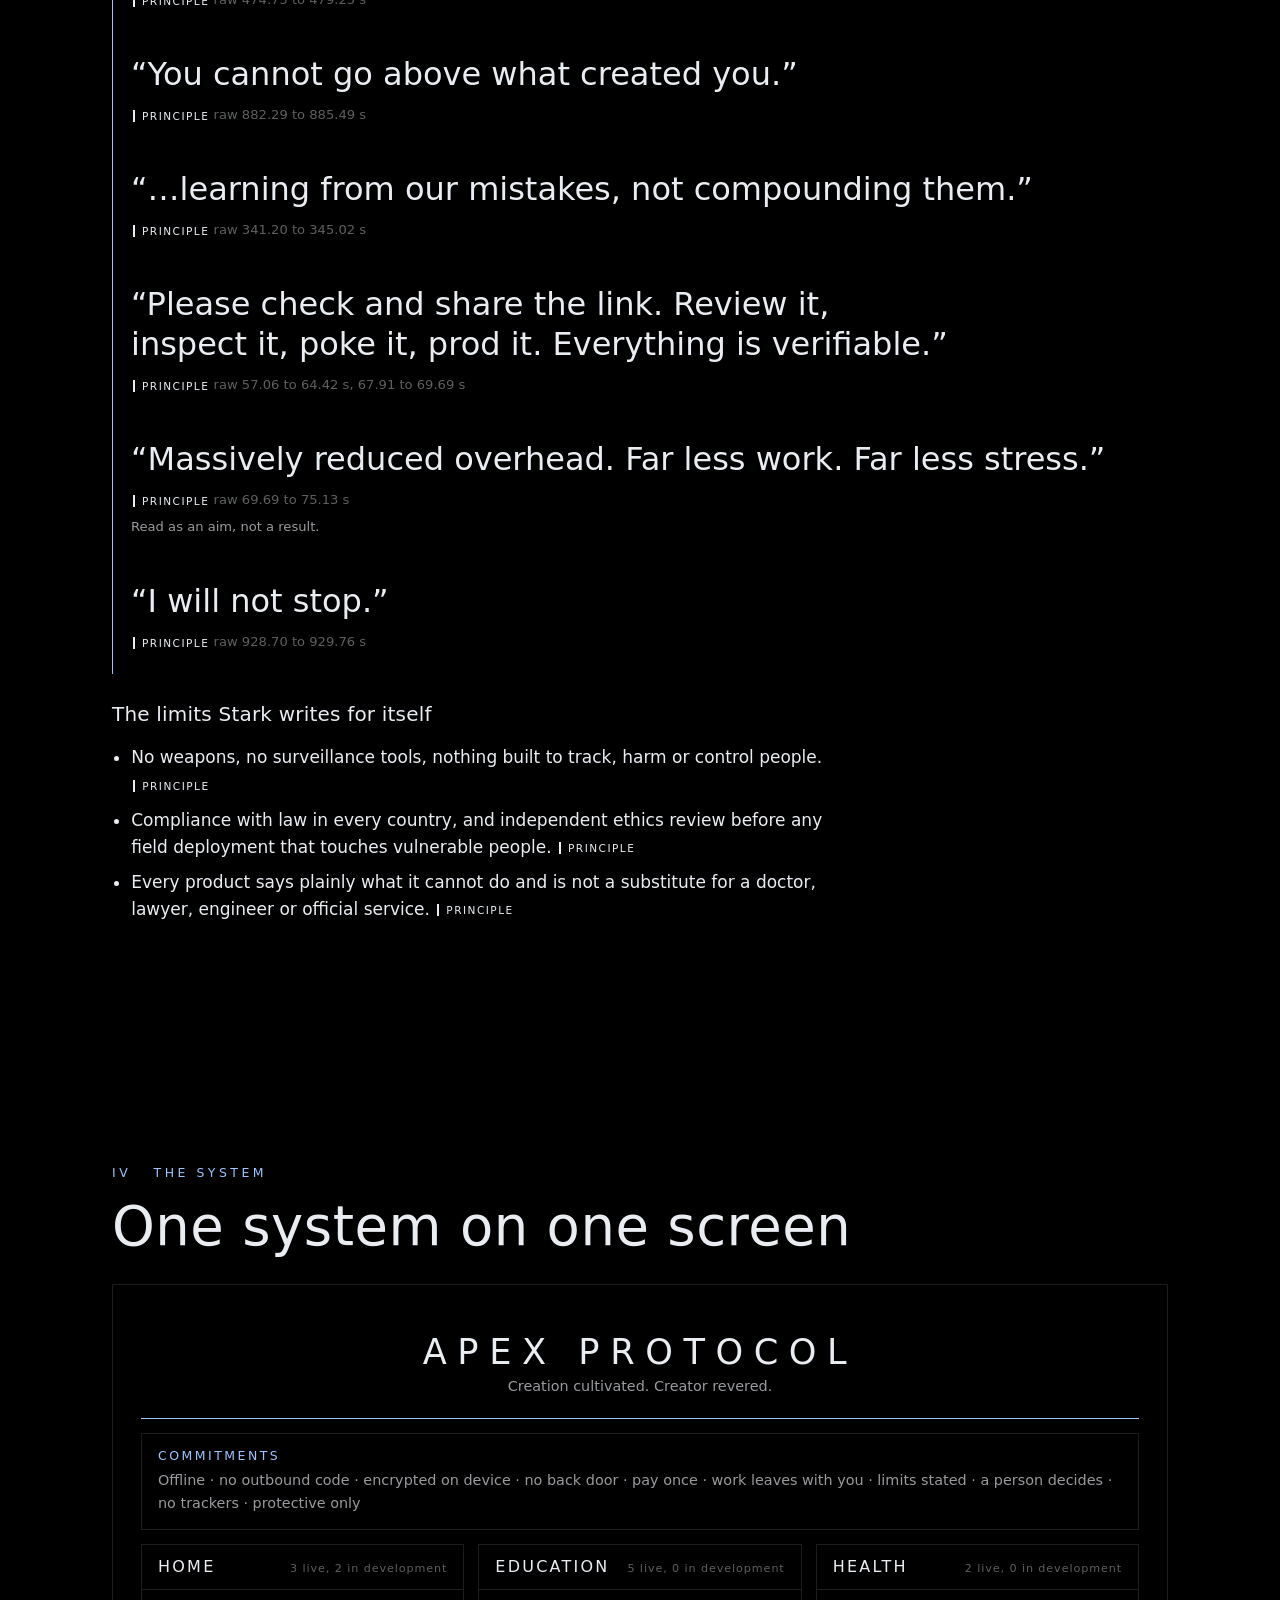
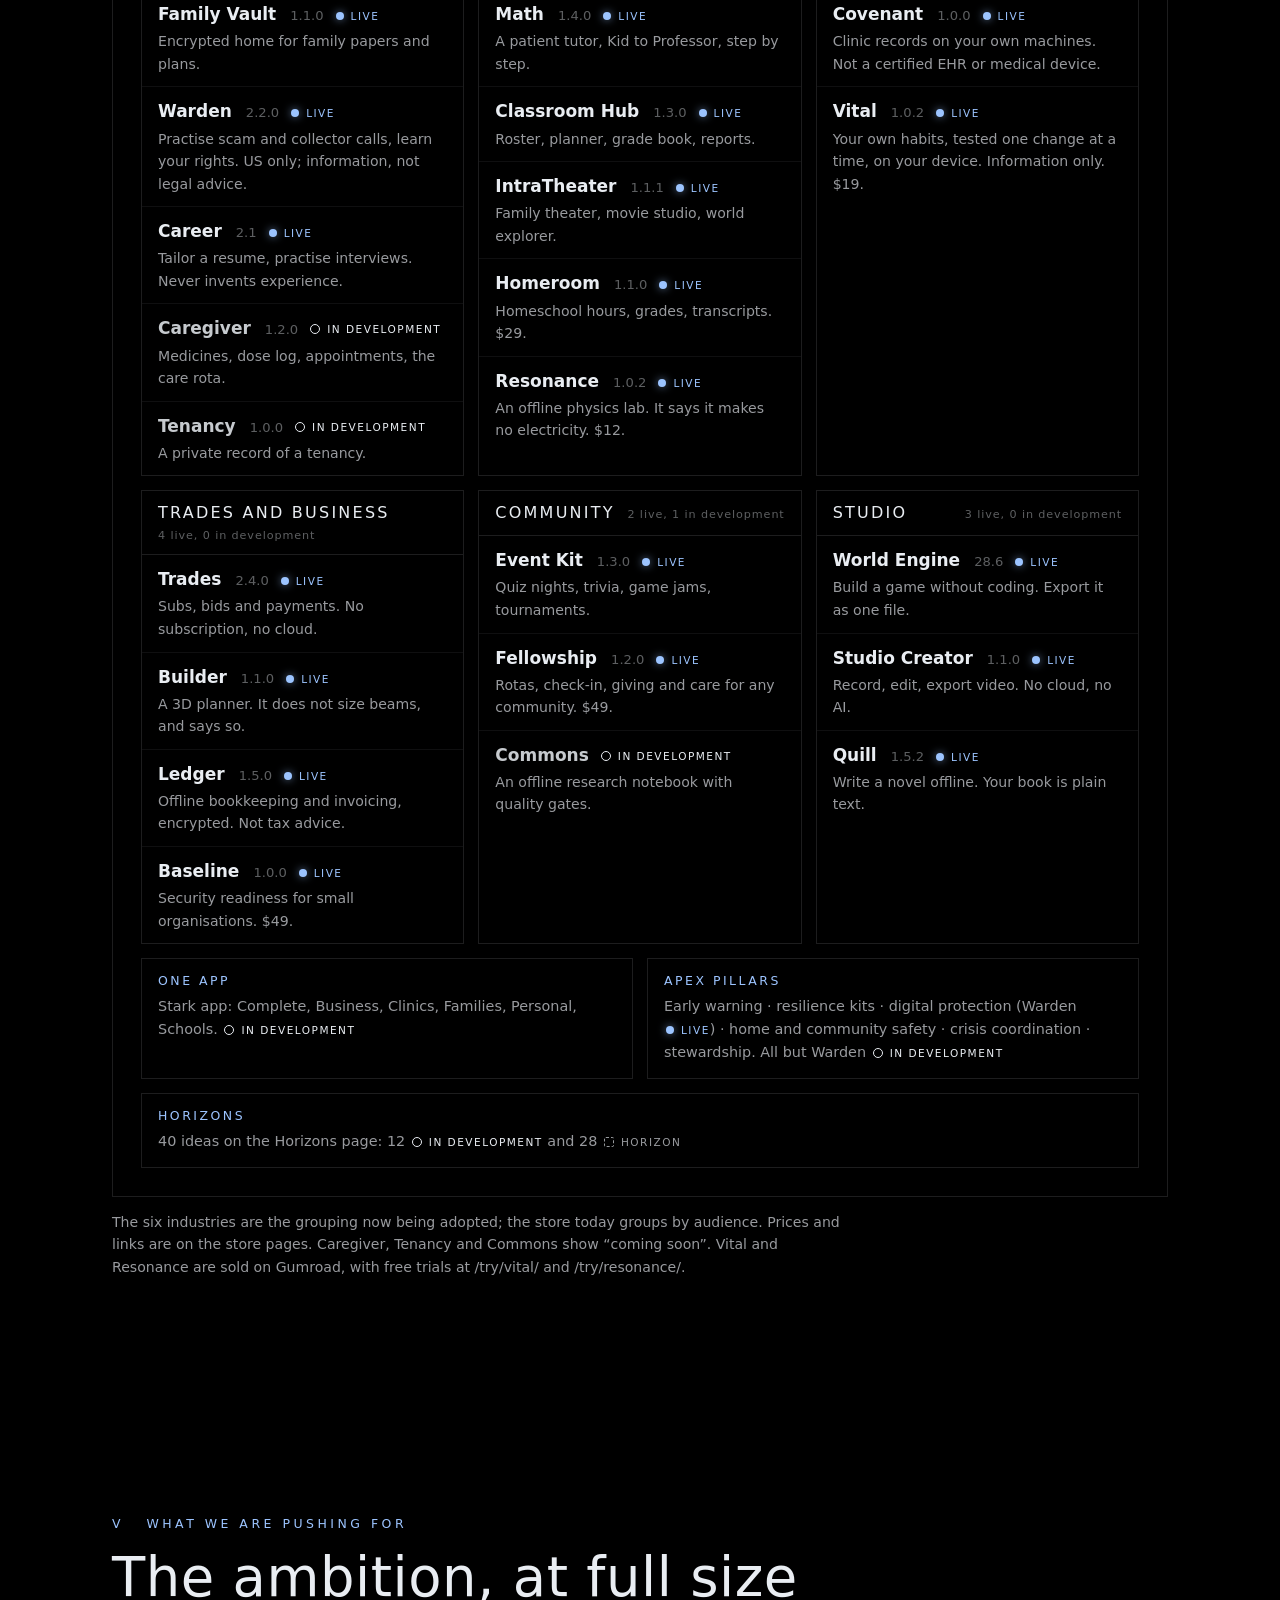
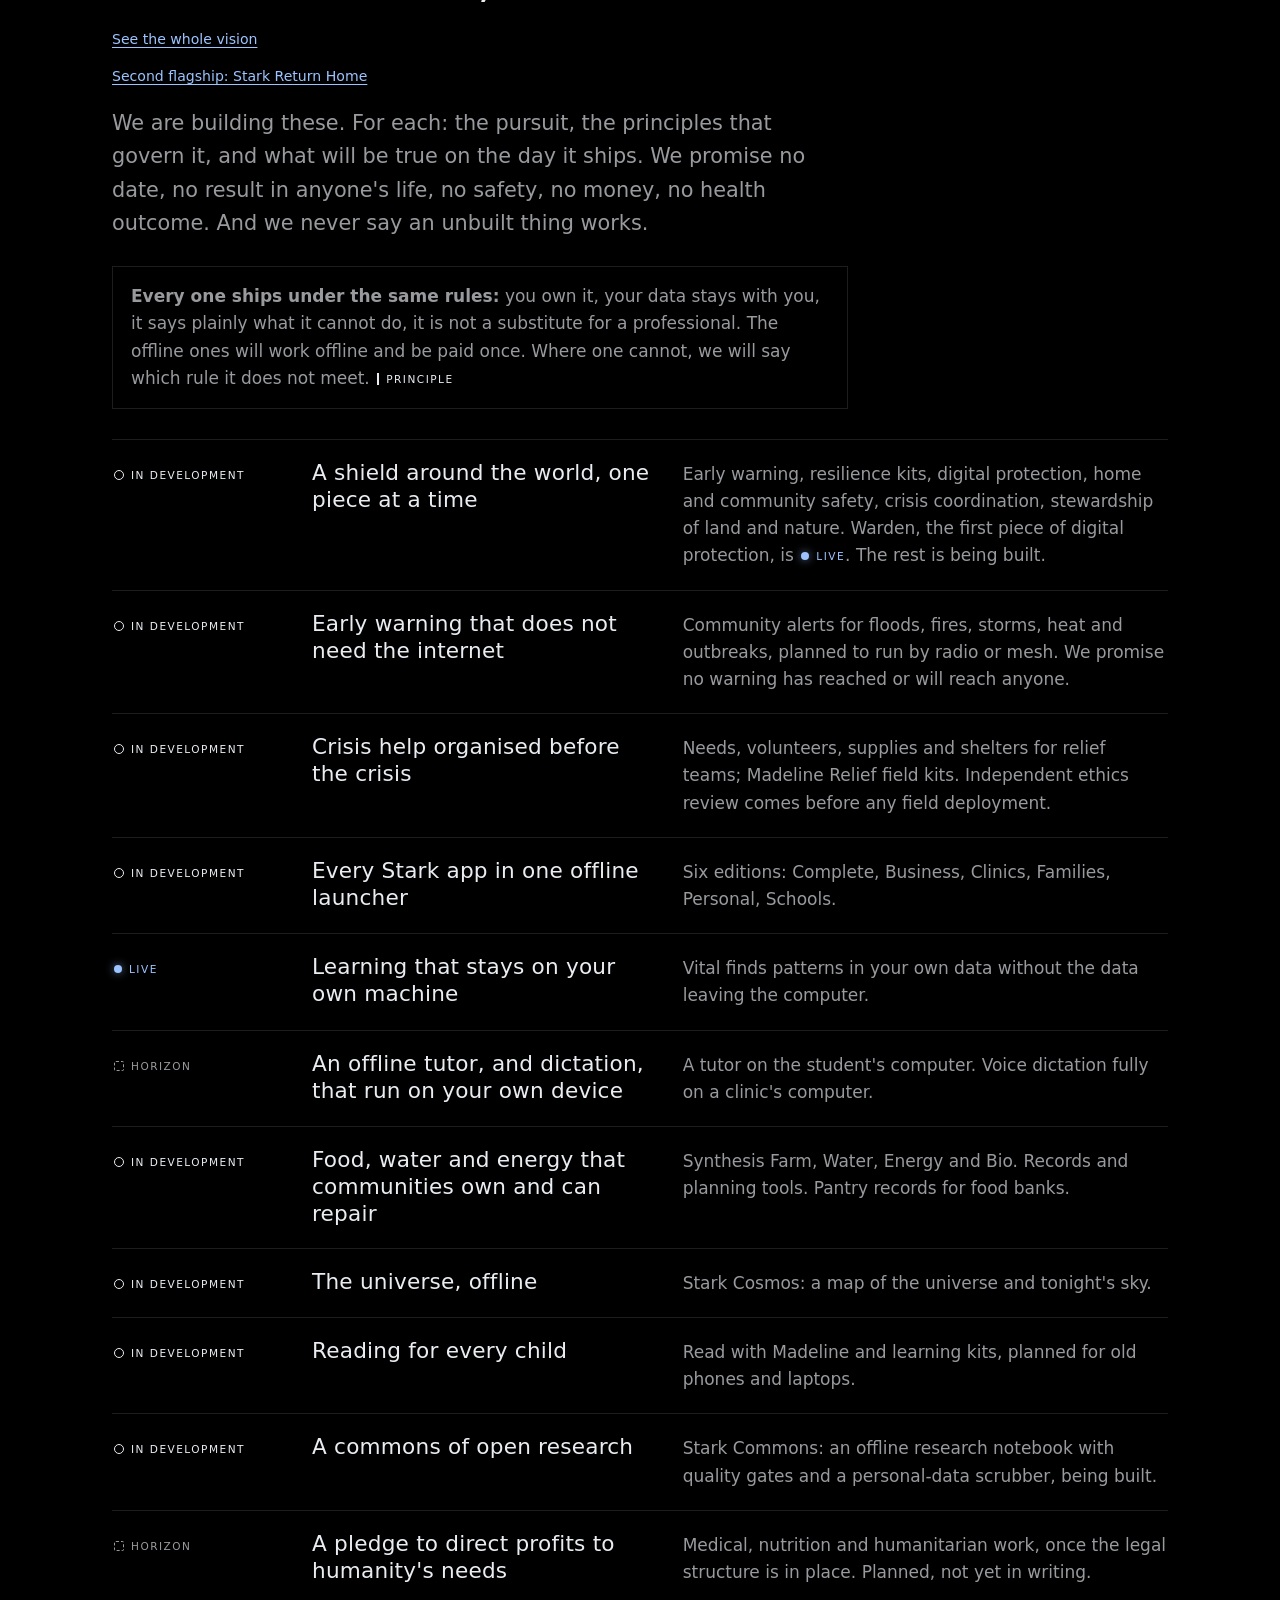
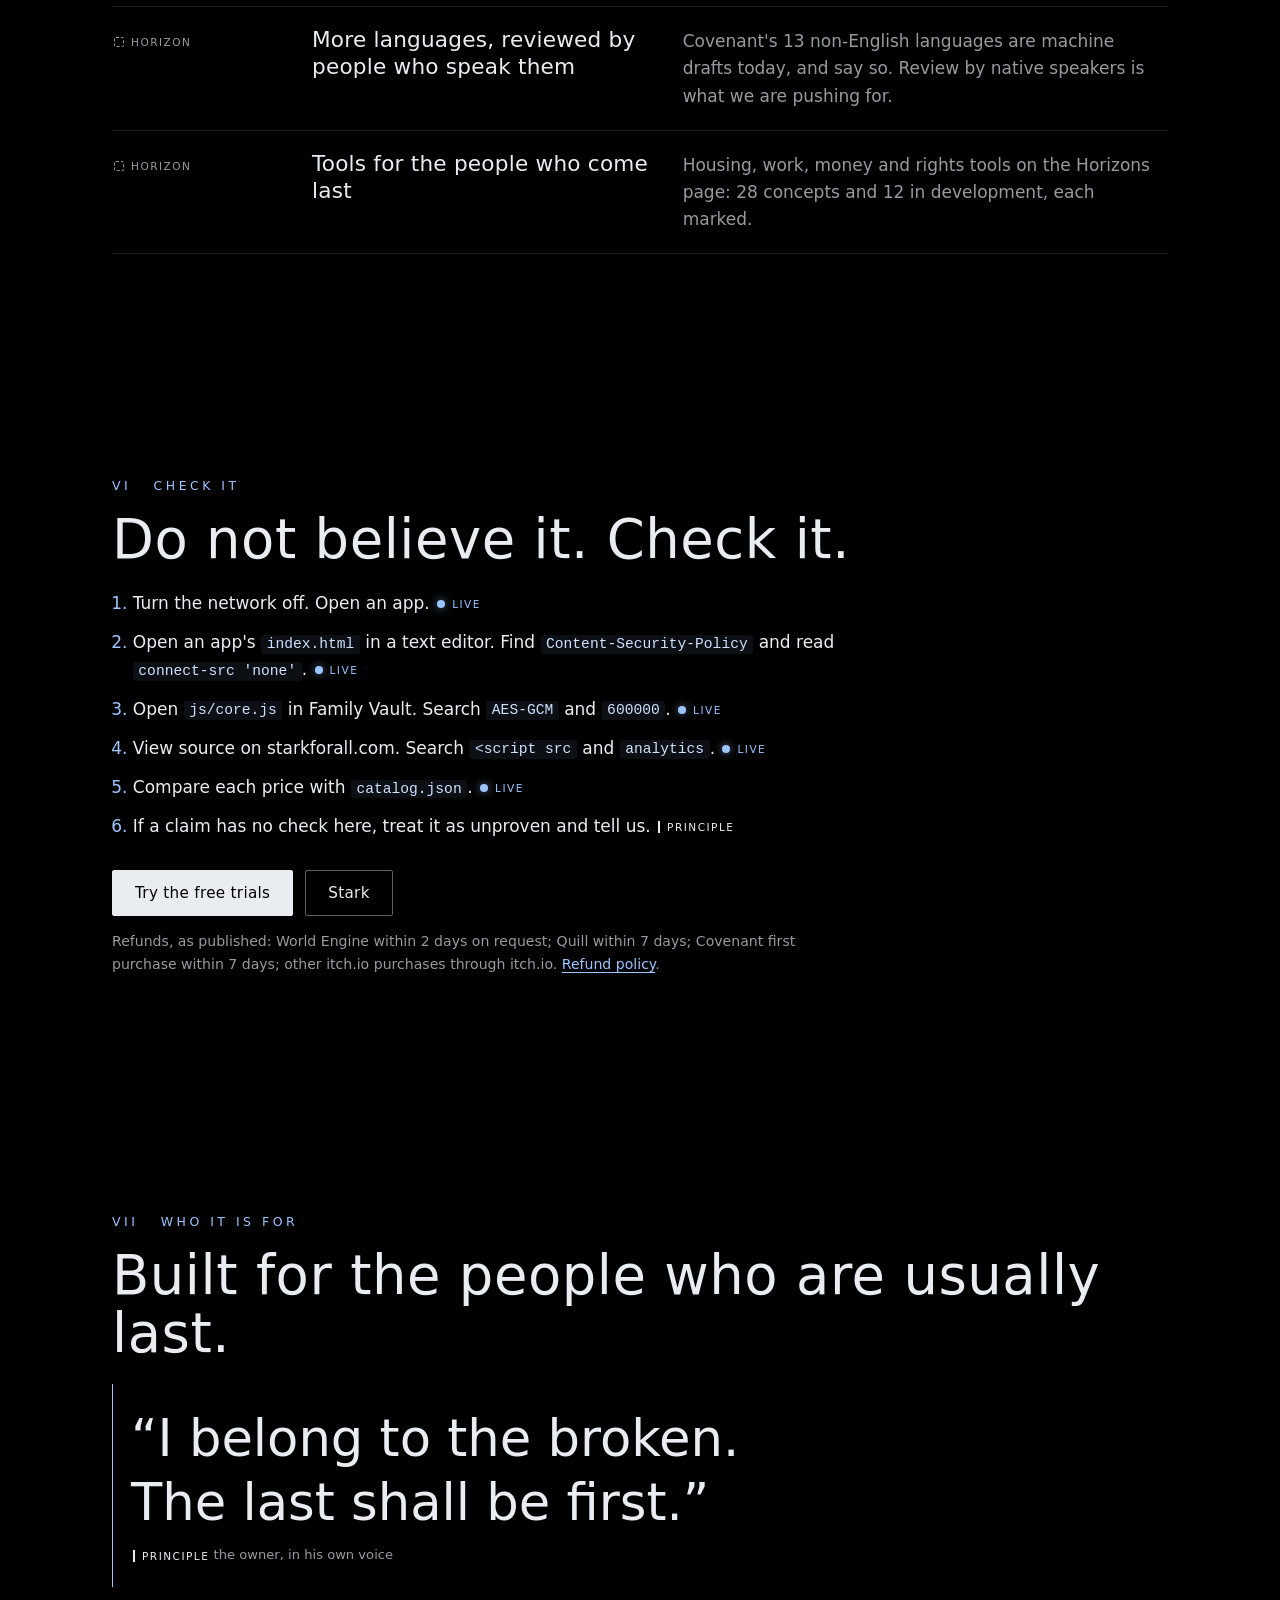
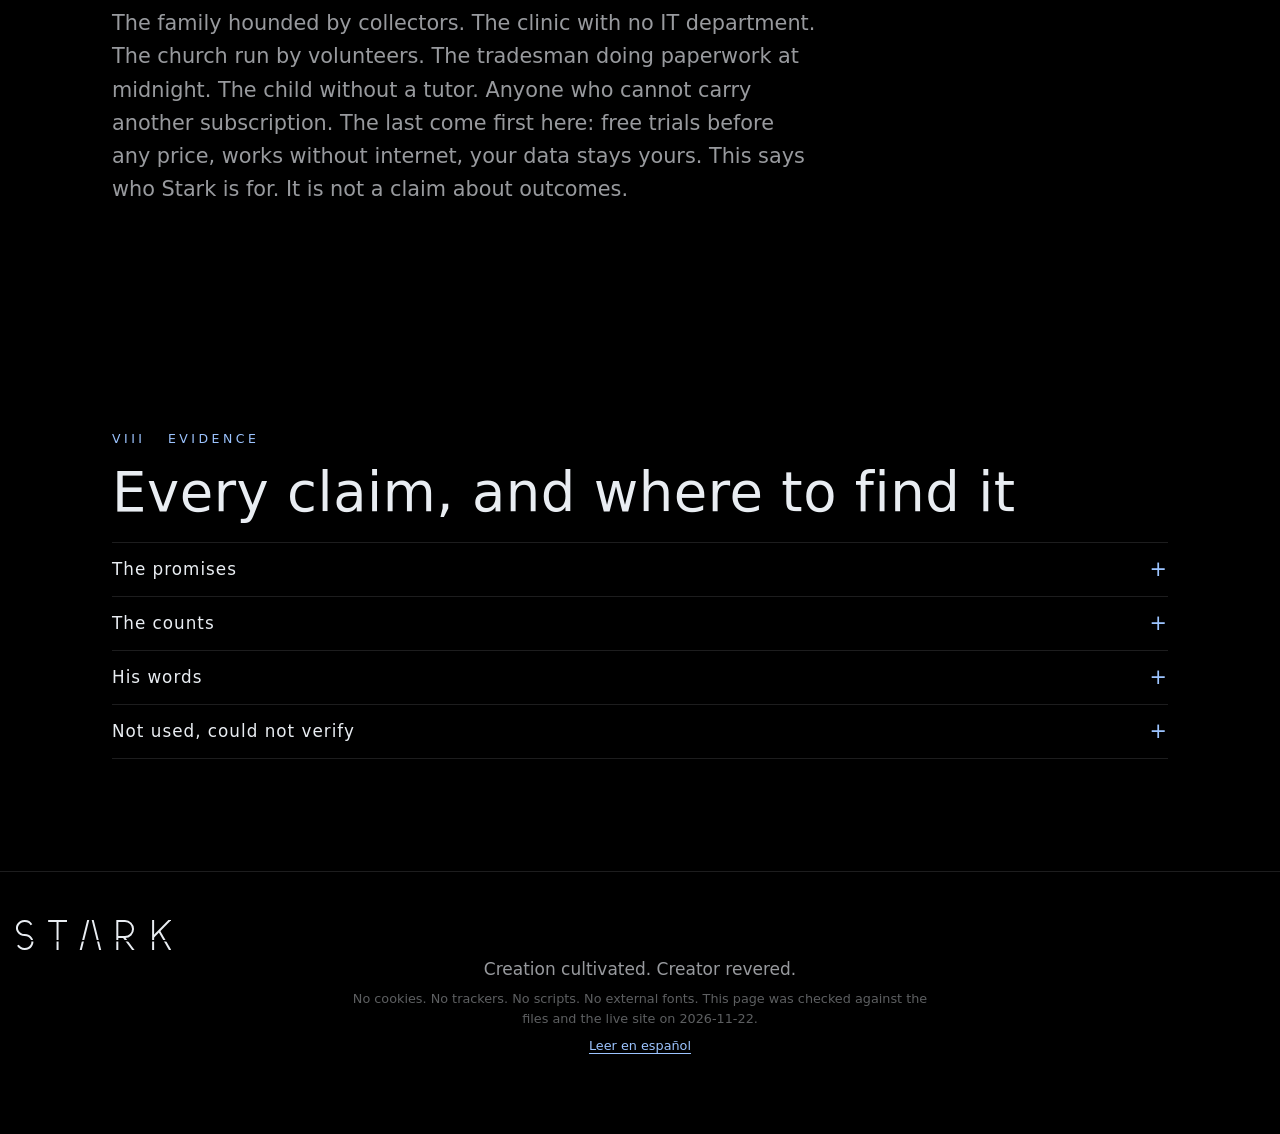
==== commit 776bcc5d: "P8 and P10 scope sentences (trials show the core; code promise covers the paid download)" ====
--- a/index.html
+++ b/index.html
@@ -97,7 +97,7 @@
 <h3>Try before you pay.</h3>
 <p class="scope">18 browser trials, 3 free editions</p>
 <dl><div><dt>Proof</dt><dd>The trial page offers 18 “Try it free in your browser” buttons. World Engine Free, Quill Free and Covenant baby cost nothing.</dd></div><div><dt>Test it in a minute</dt><dd>Open <a href="https://starkforall.com/try/">starkforall.com/try</a> and press one button.</dd></div></dl>
-<p class="note">E29.</p>
+<p class="note">E29. A trial shows the core of the app, not all of it: some features are only in the full version, and each trial says which. Ledger, Builder and Career trials already name what they leave out; the other trials are being rebuilt the same way.</p>
 </article><article class="pr" id="p9">
 <p class="pr-n">P9 <span class="tag t-live">Live</span></p>
 <h3>Leave, and keep your work.</h3>
@@ -109,7 +109,7 @@
 <h3>You can read the code.</h3>
 <p class="scope">The browser apps</p>
 <dl><div><dt>Proof</dt><dd>The download is a zip of plain <code>index.html</code>, <code>css</code> and <code>js</code>. Nothing is minified; the longest line in Family Vault's <code>core.js</code> is 277 characters.</dd></div><div><dt>Test it in a minute</dt><dd>Unzip <code>StarkVault_web.zip</code>. Open <code>js/core.js</code>.</dd></div></dl>
-<p class="note">E31.</p>
+<p class="note">E31. This covers the paid download. The free trial builds leave some modules out.</p>
 </article><article class="pr" id="p11">
 <p class="pr-n">P11 <span class="tag t-live">Live</span></p>
 <h3>No invented numbers. No reviews. No user counts.</h3>
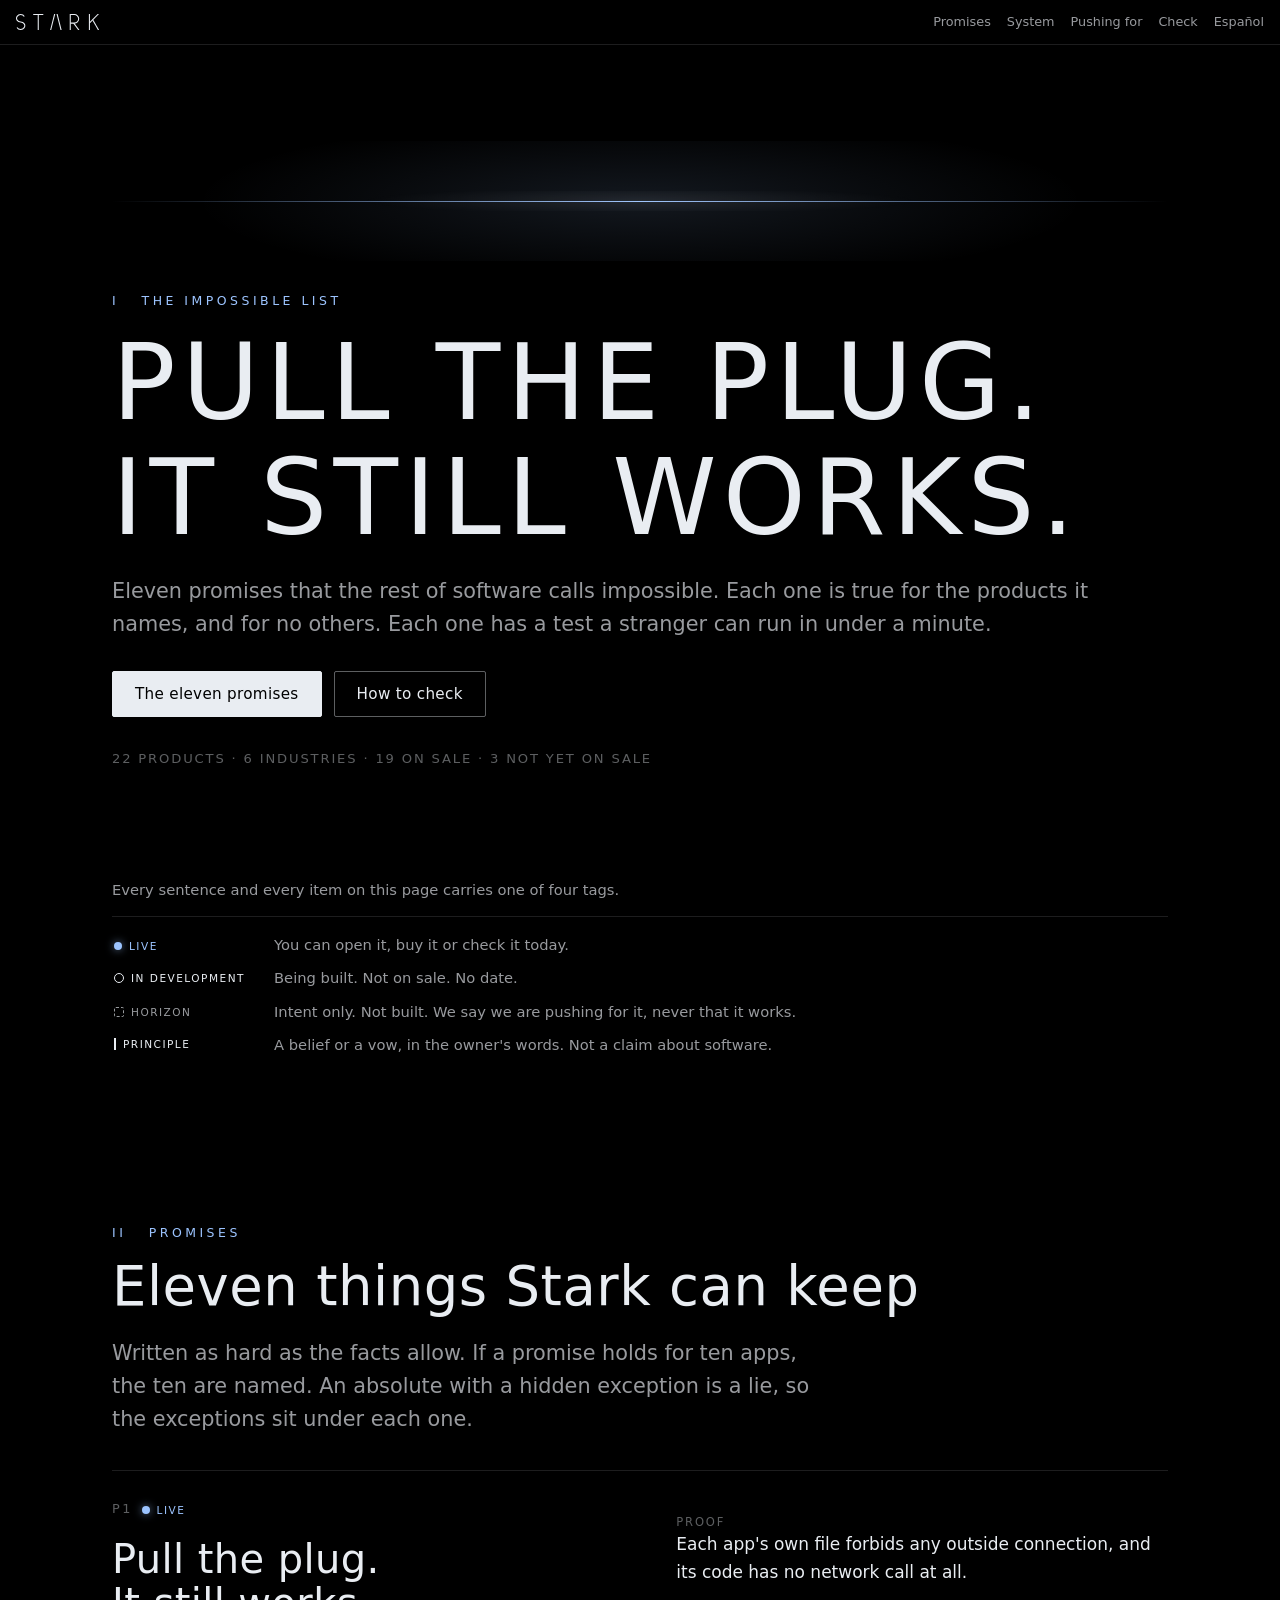
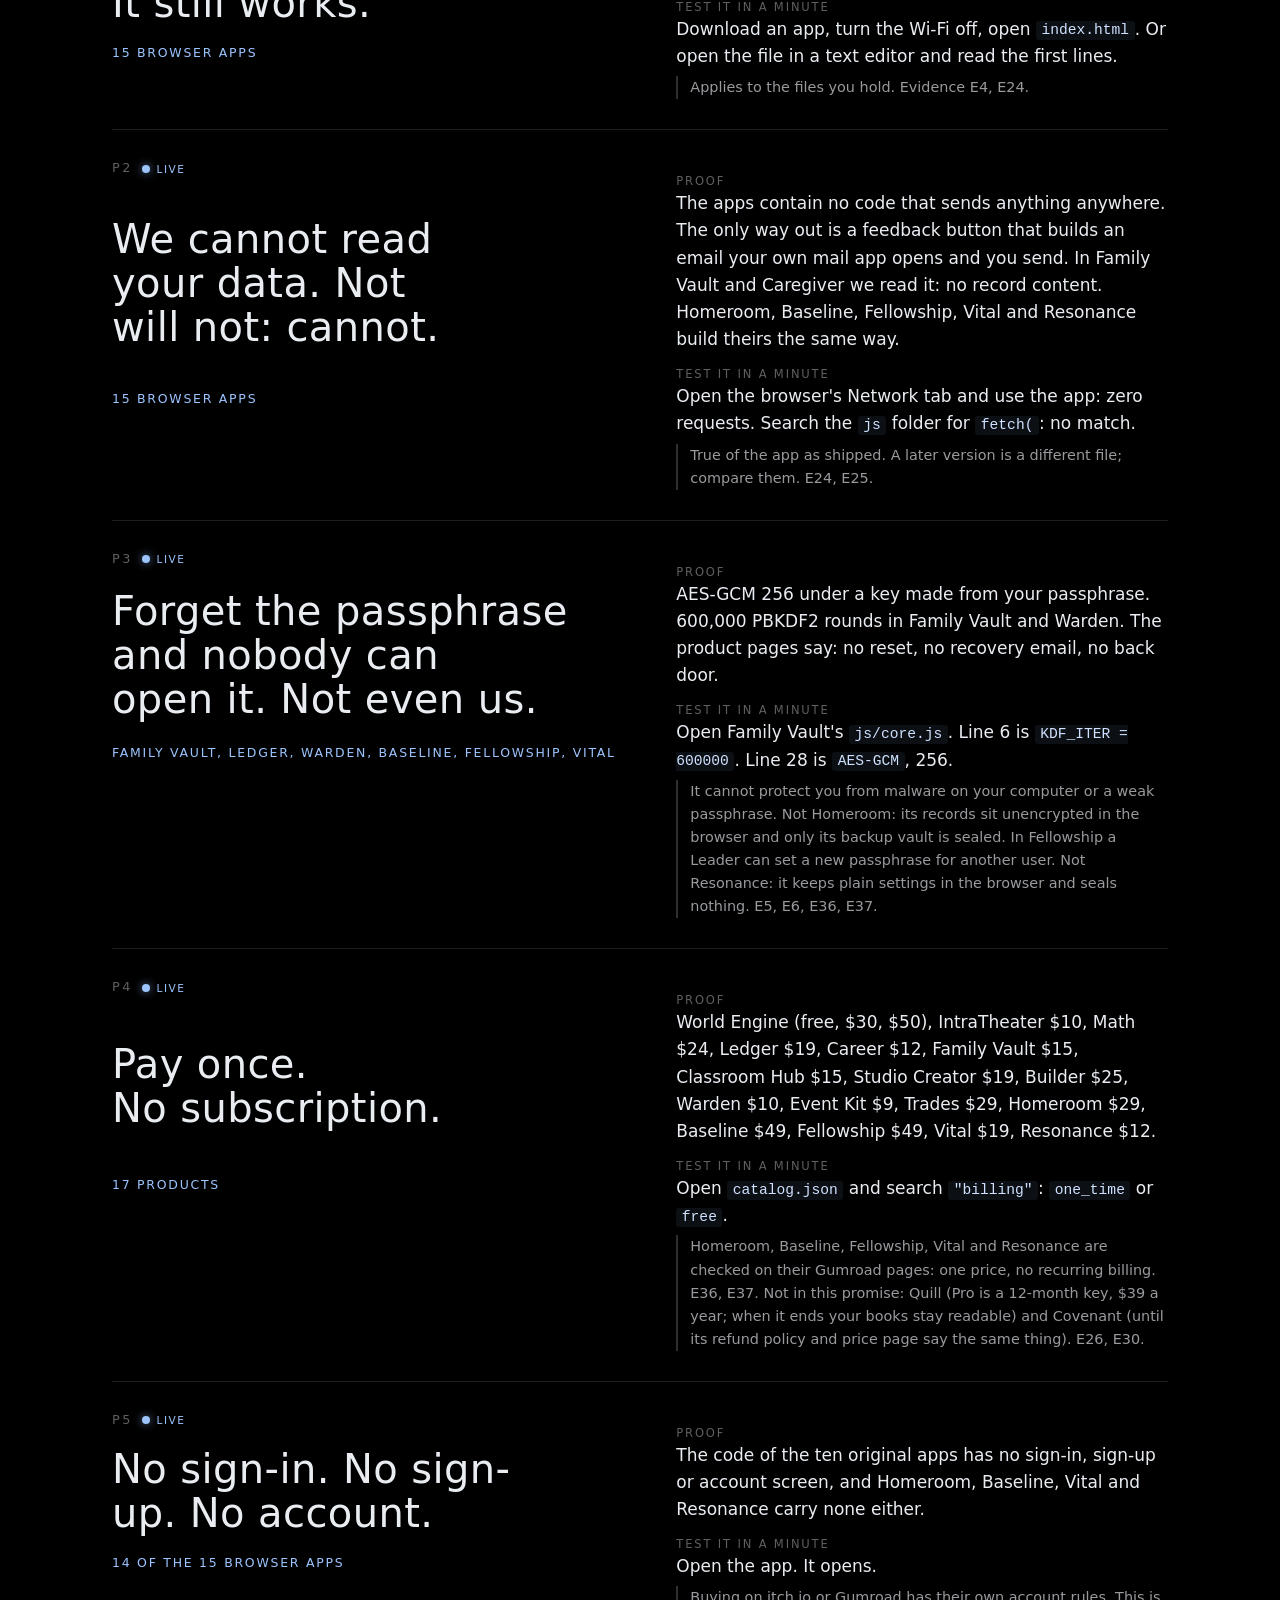
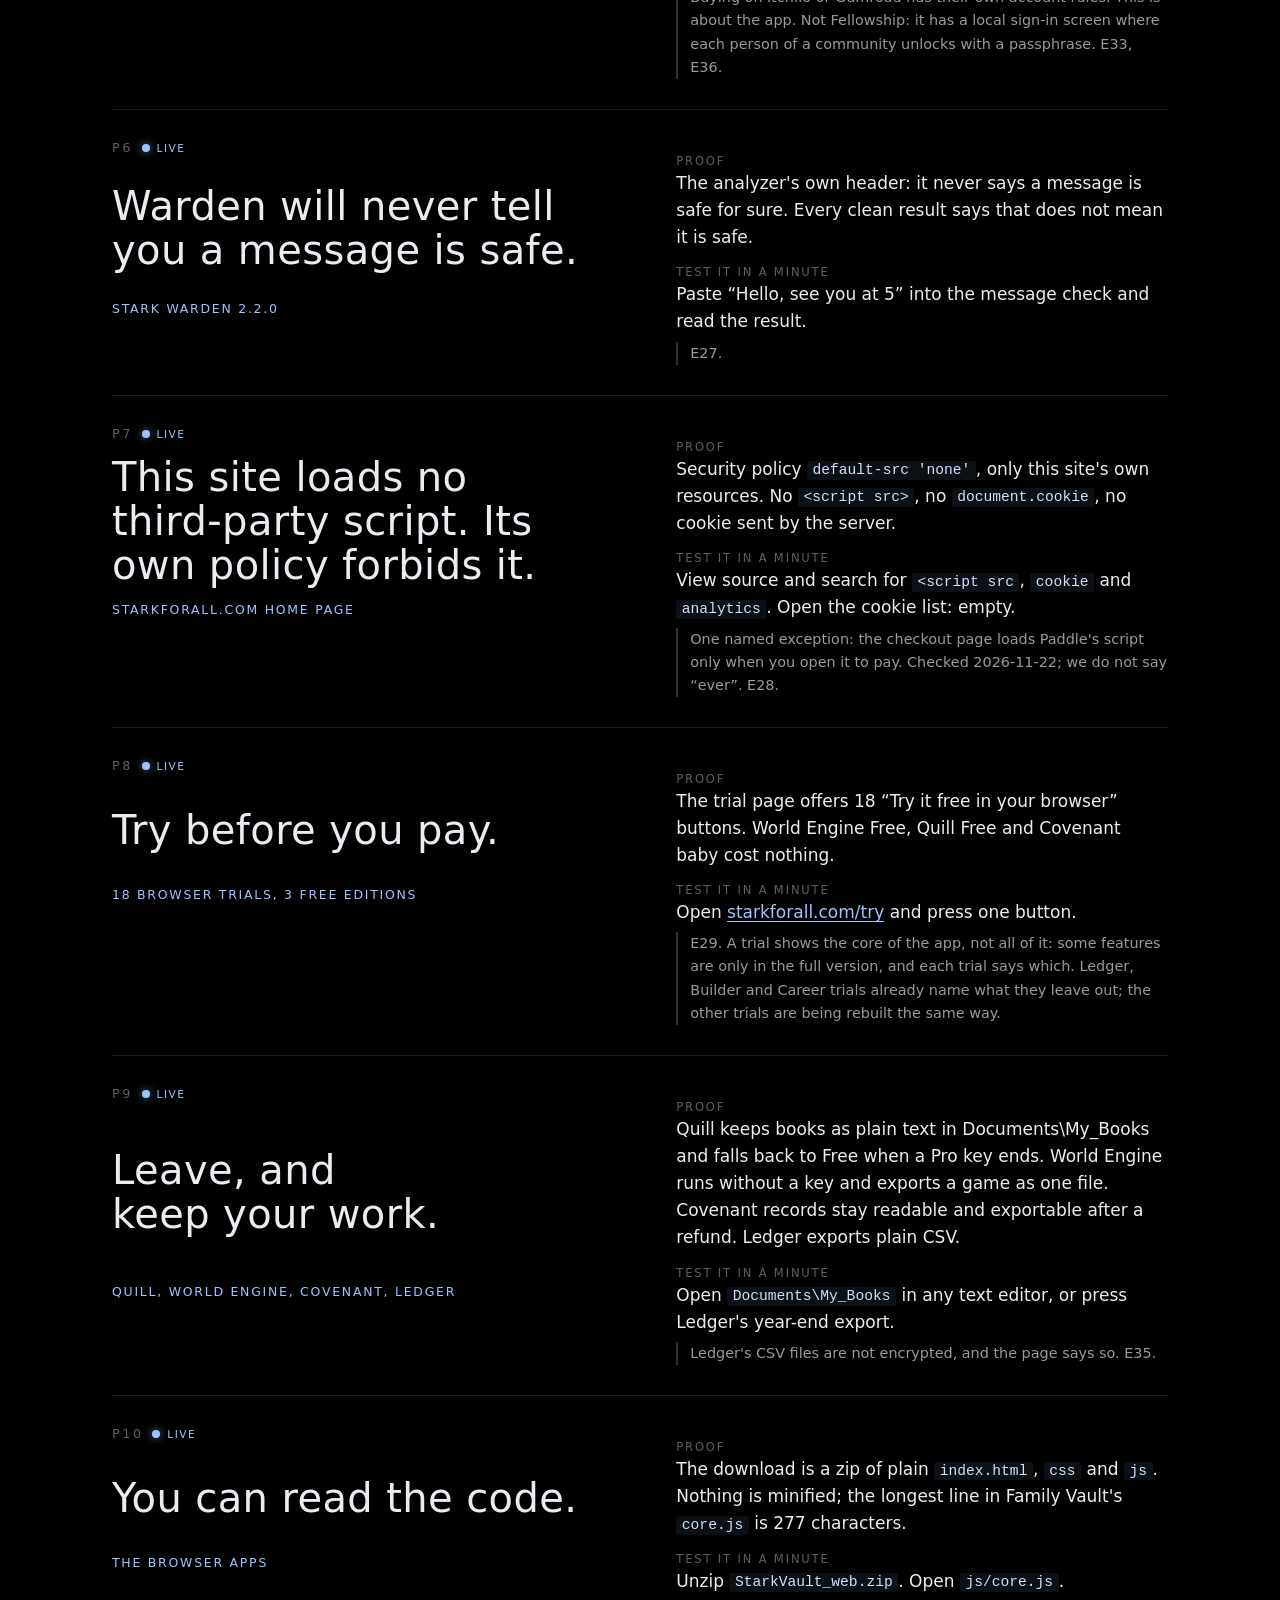
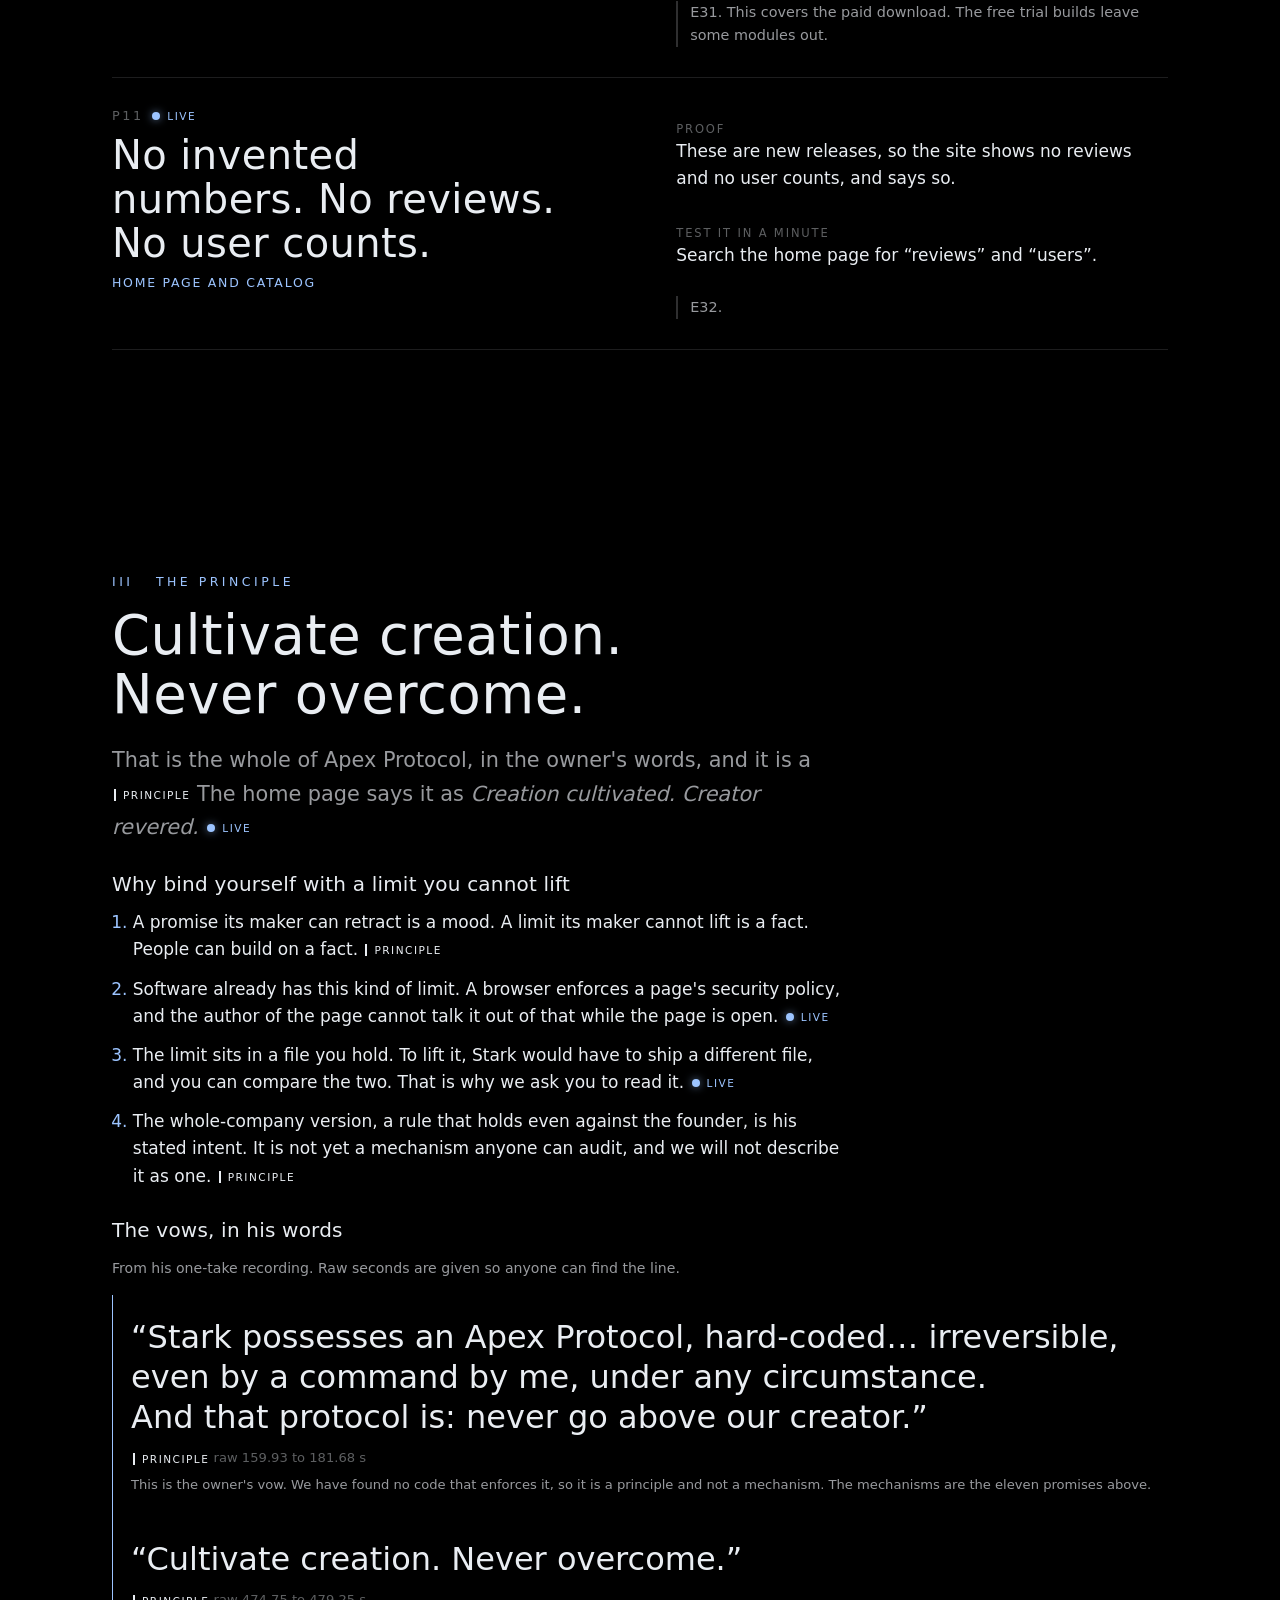
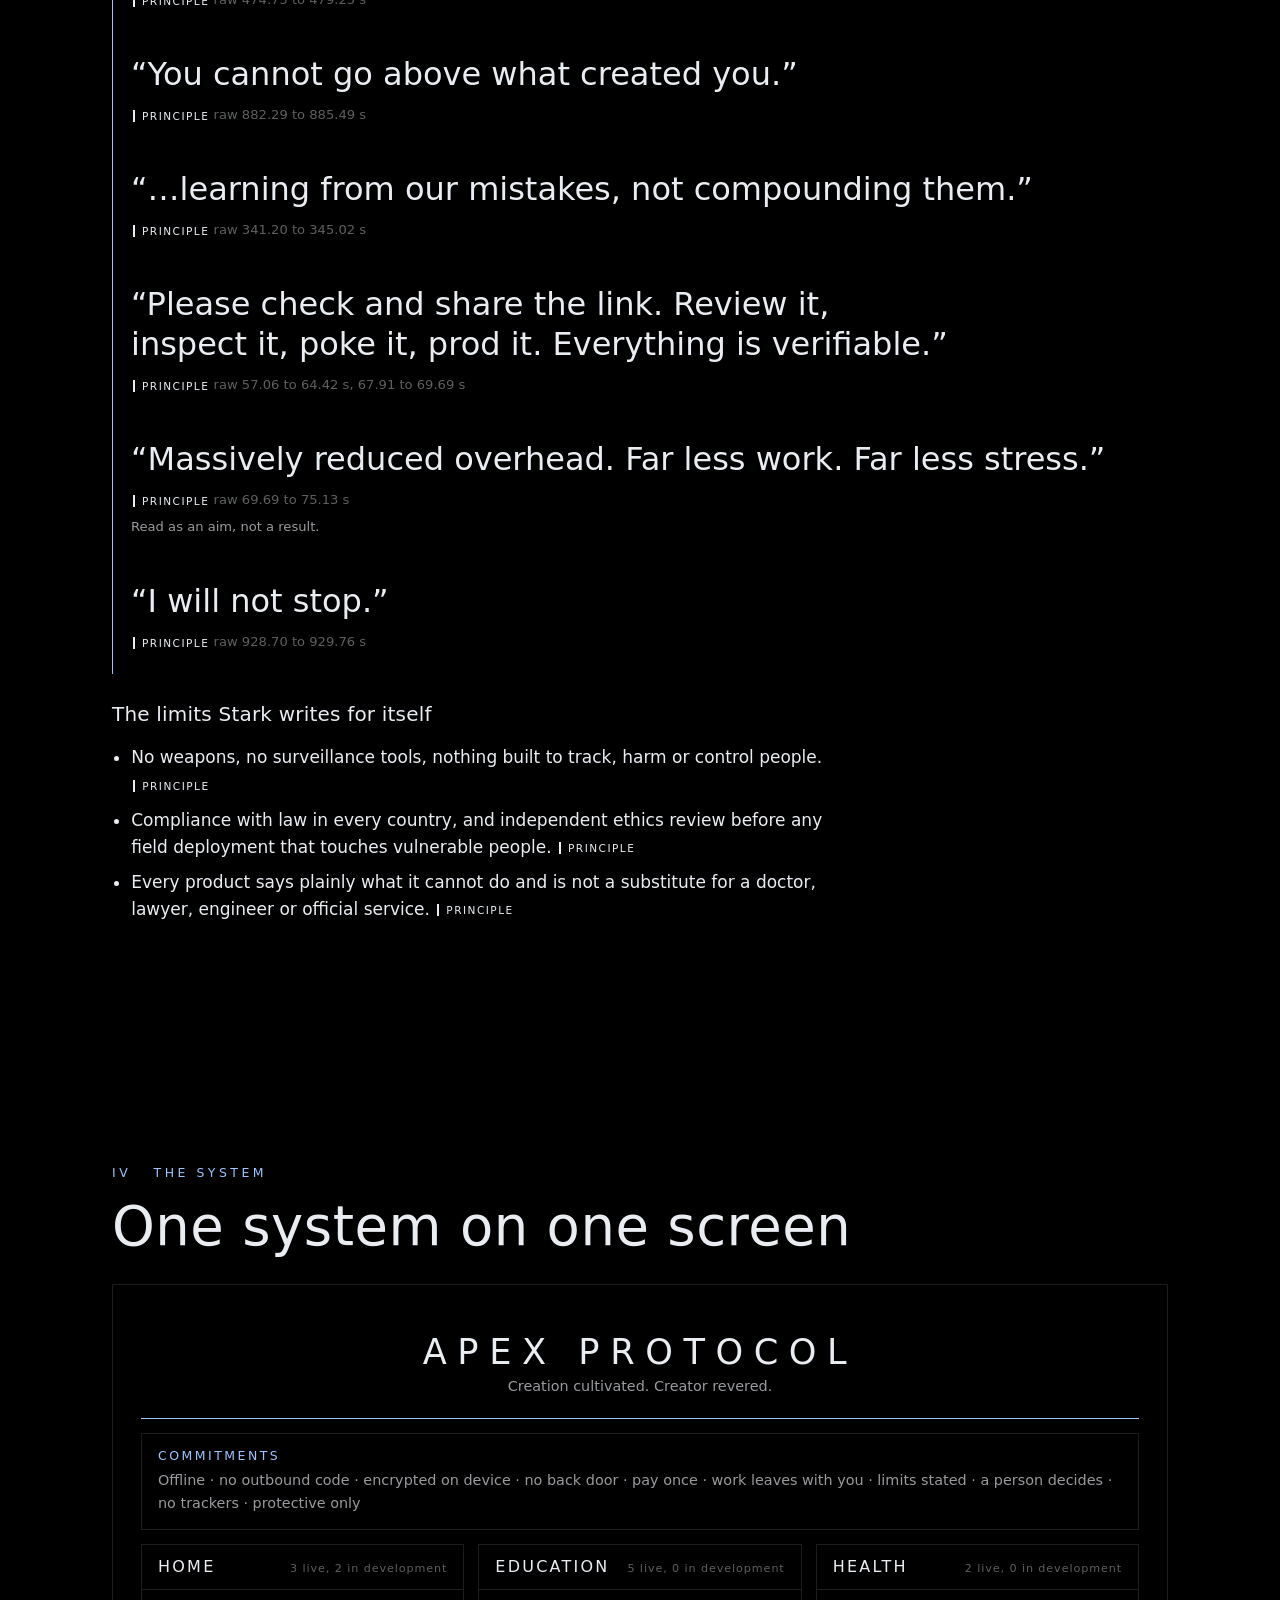
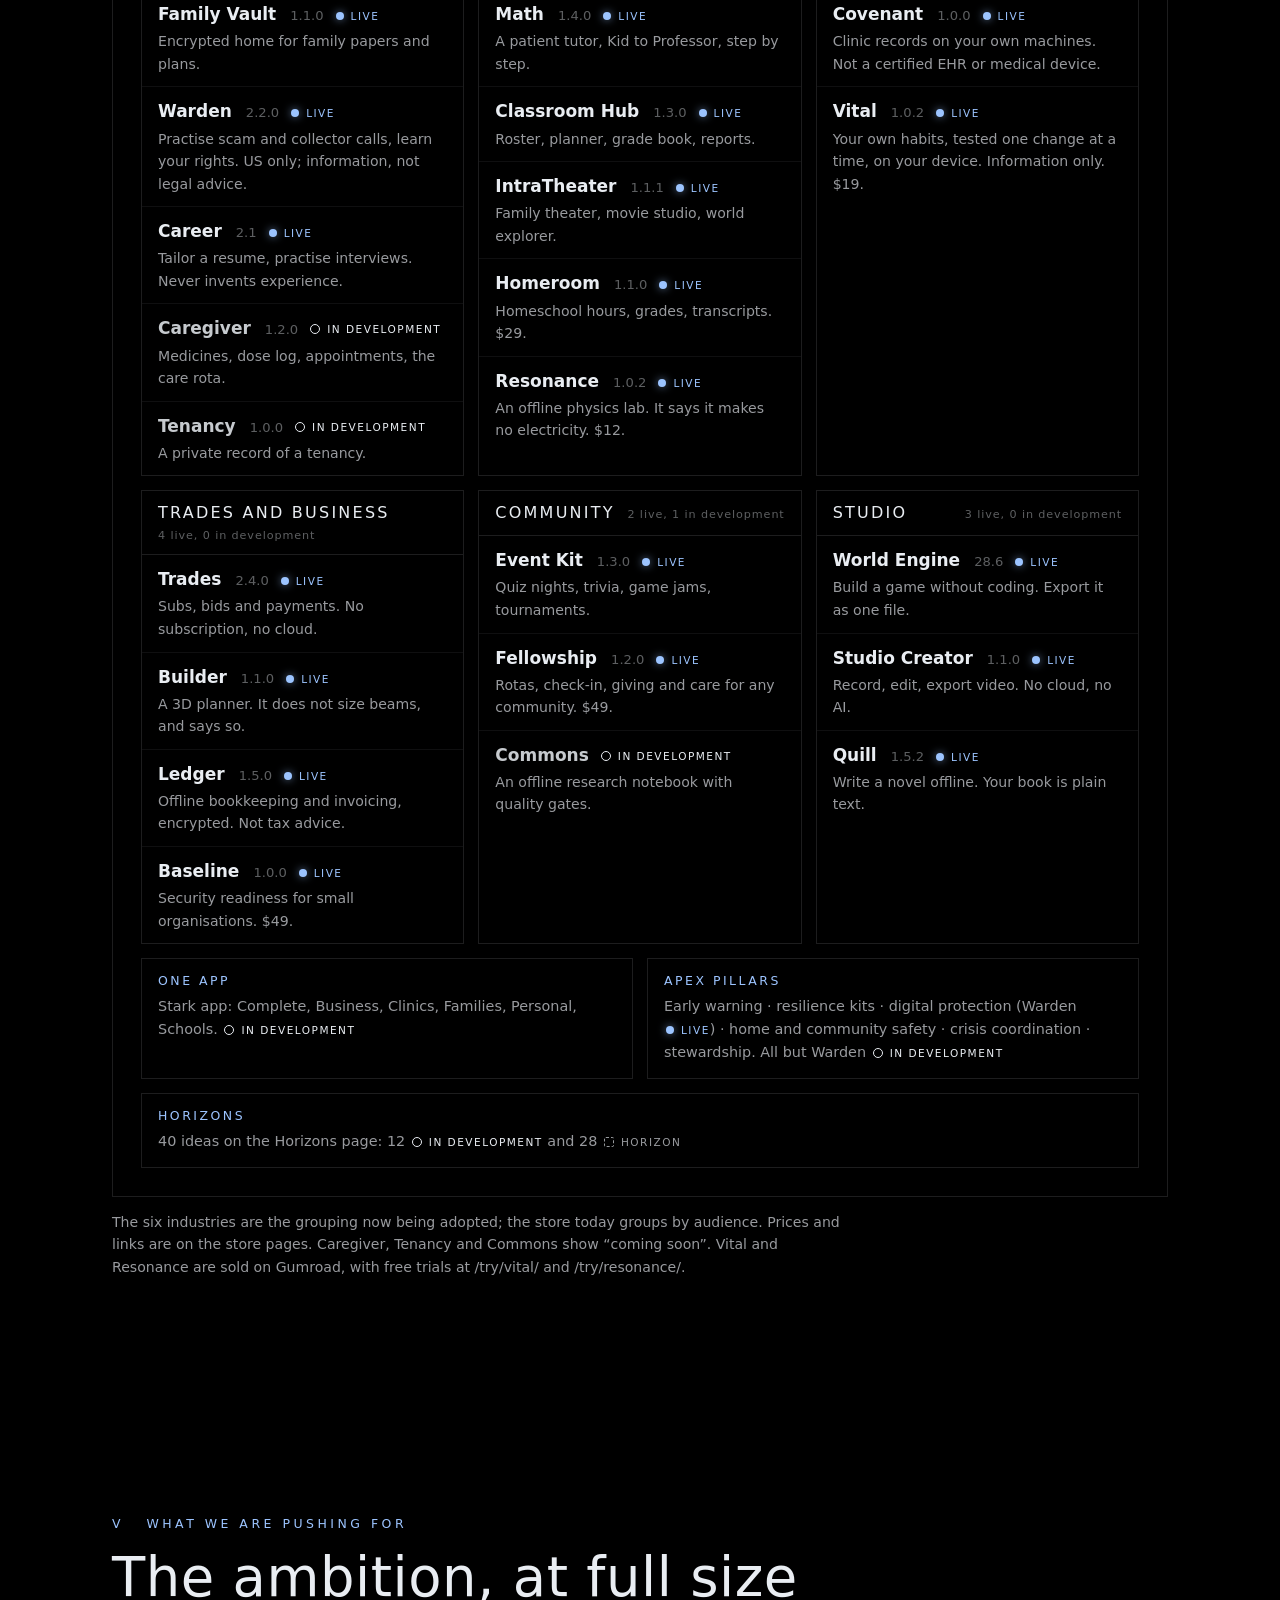
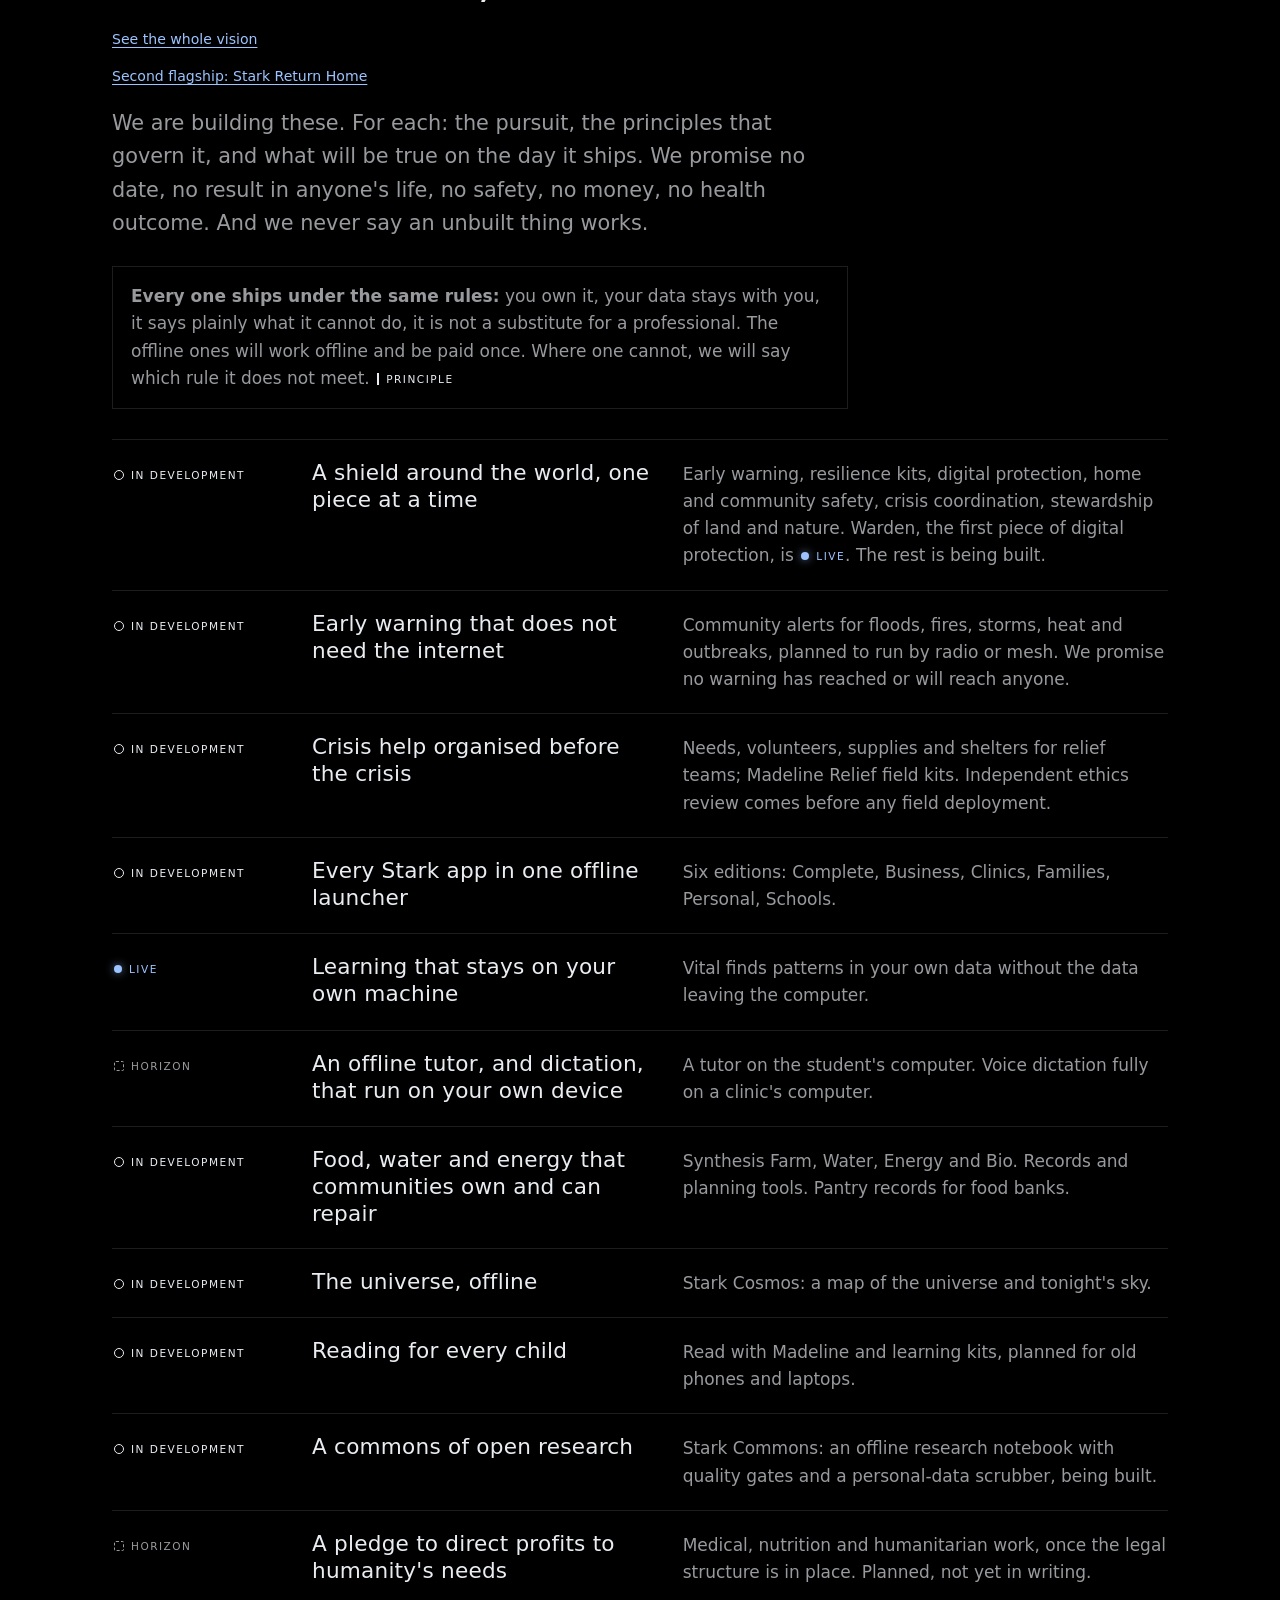
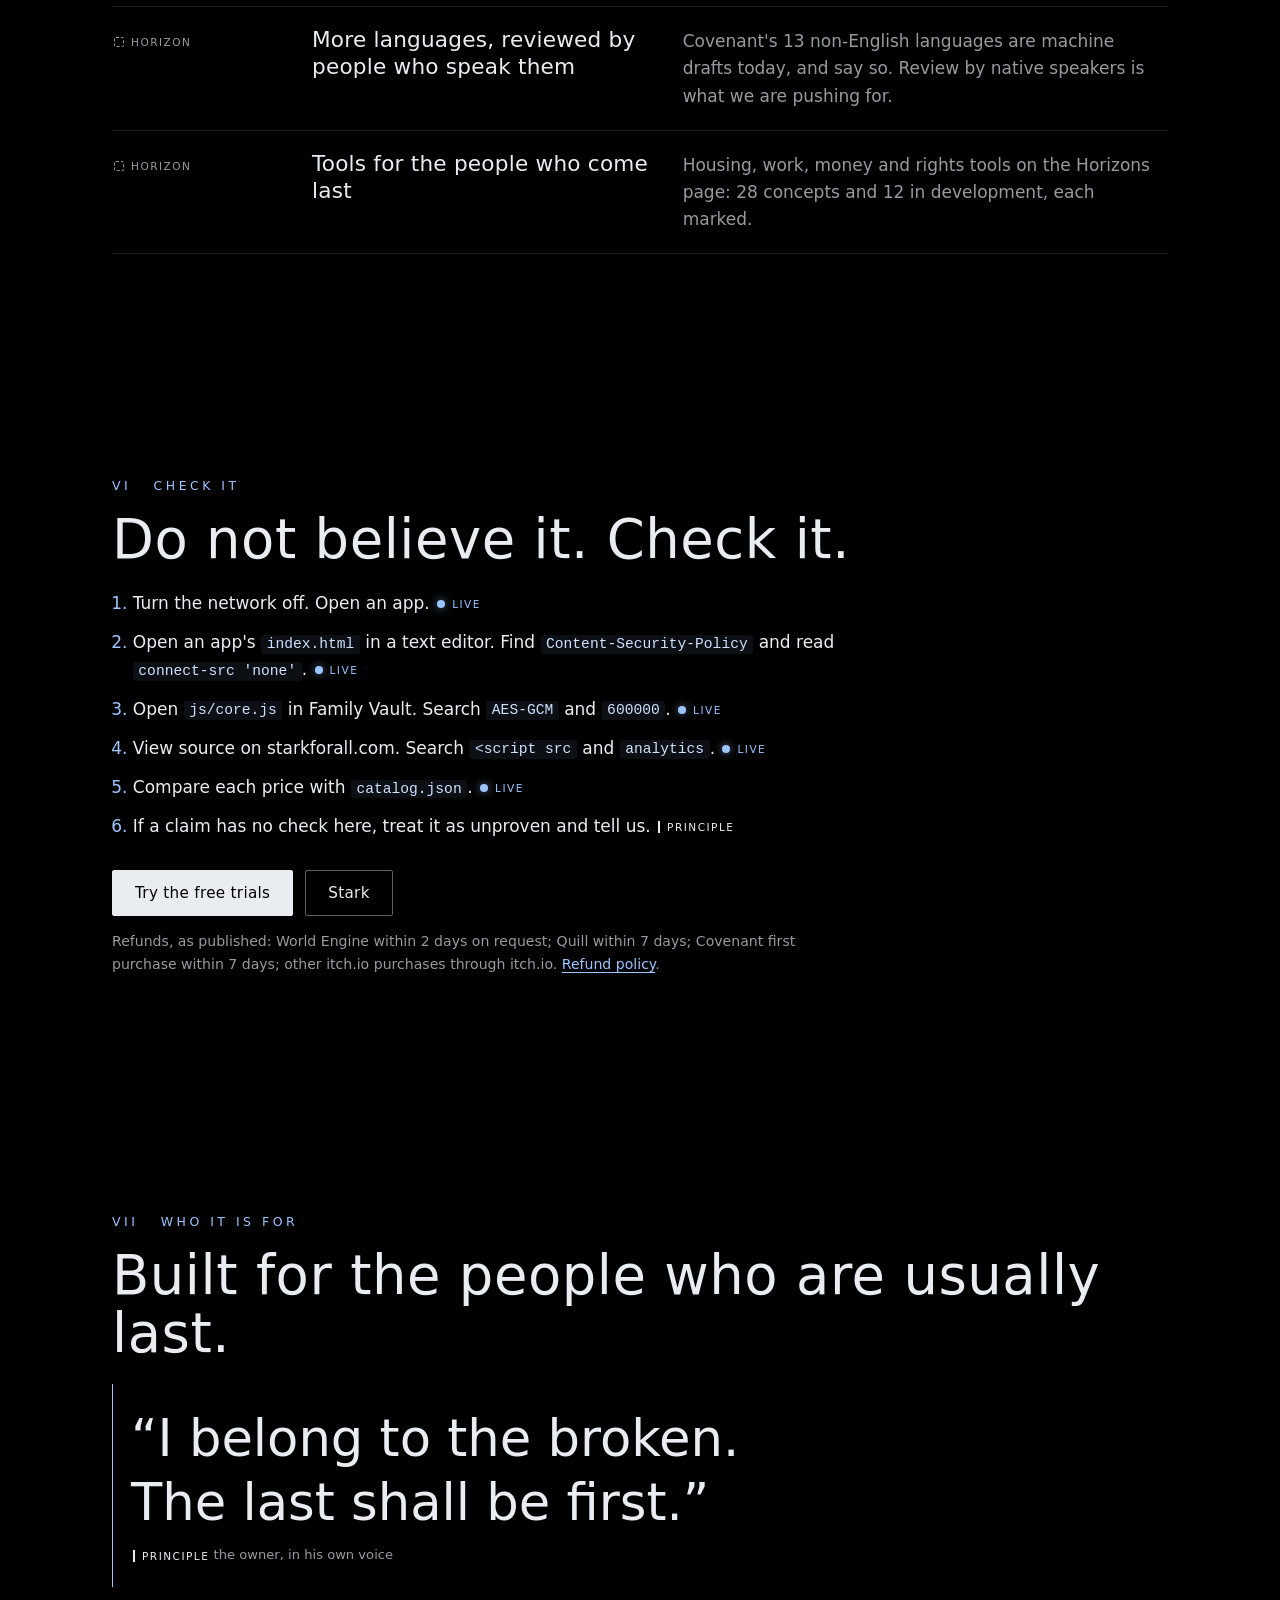
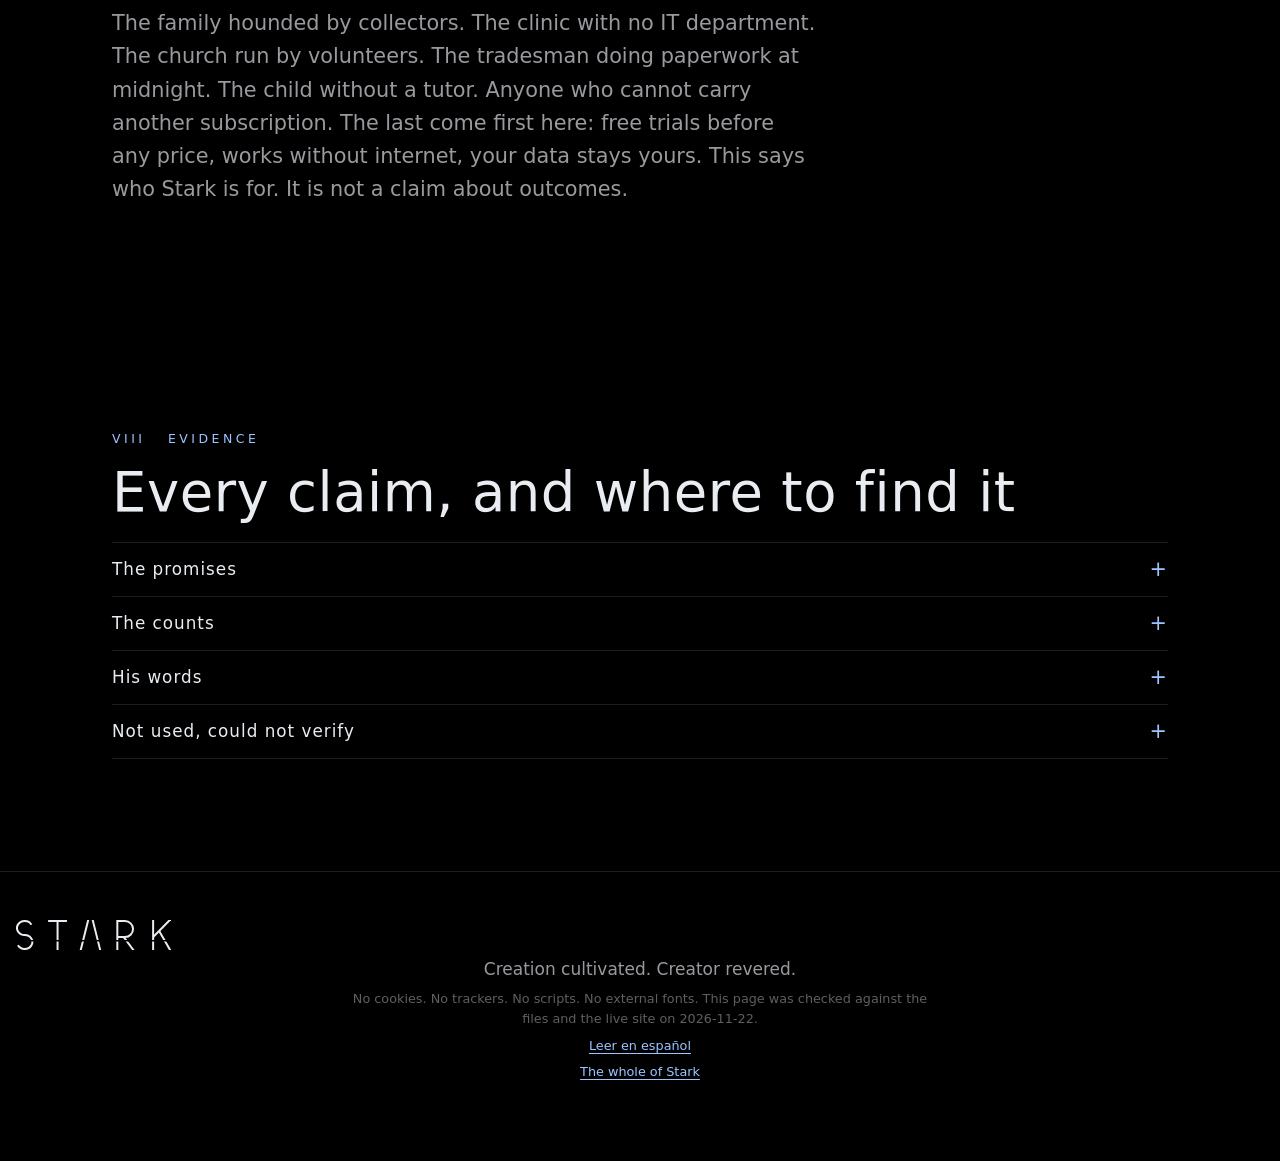
==== commit 9a2ae98e: "Link to The whole of Stark (/scope/)" ====
--- a/index.html
+++ b/index.html
@@ -184,6 +184,6 @@
 <details><summary>Not used, could not verify</summary><ul class="plain nu"><li>“Hard-coded, irreversible, even by a command by me” as a mechanism: no enforcing code was found. It is stated as a vow.</li><li>“Multiple fail-safes” against economic instability: no mechanism found.</li><li>A profit pledge “under penalty of death”: a financial pledge the site does not state. Only the planned Commons pledge is used, as a horizon.</li><li>Earthships, water purifiers, self-healing gardens: vision in the talk, not on the site.</li><li>Refunds beyond the published policy. The store you bought from sets the window, and it differs by product. We repeat only the policy.</li><li>“No tracker has ever loaded”, “pay once, never again”, “opens in ten years”: not provable.</li><li>“Pull the plug” and “cannot read your data” for Covenant, Quill, World Engine and Studio Creator: desktop apps, code not audited.</li></ul></details>
 </section>
 </main>
-<footer class="foot"><p class="wm big"><img src="wordmark.svg" width="155" height="30" alt="Stark"></p><p>Creation cultivated. Creator revered.</p><p class="small">No cookies. No trackers. No scripts. No external fonts. This page was checked against the files and the live site on 2026-11-22.</p><p class="small"><a href="es/" hreflang="es" lang="es">Leer en español</a></p></footer>
+<footer class="foot"><p class="wm big"><img src="wordmark.svg" width="155" height="30" alt="Stark"></p><p>Creation cultivated. Creator revered.</p><p class="small">No cookies. No trackers. No scripts. No external fonts. This page was checked against the files and the live site on 2026-11-22.</p><p class="small"><a href="es/" hreflang="es" lang="es">Leer en español</a></p><p class="small"><a href="https://starkforall.com/scope/">The whole of Stark</a></p></footer>
 </body>
 </html>
